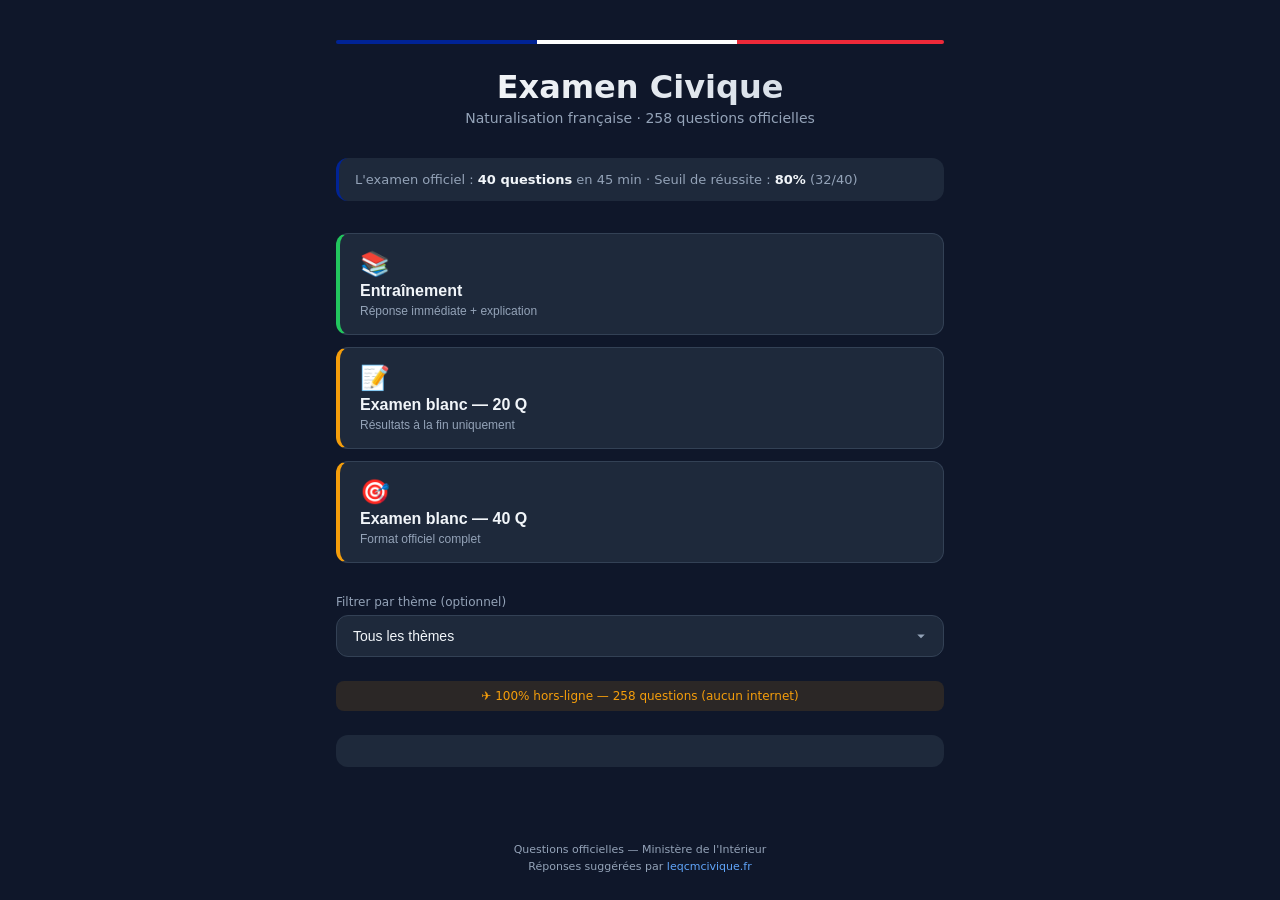
==== index.html @ dae1596e "Examen civique PWA - naturalisation française" ====
<!DOCTYPE html>
<html lang="fr">
<head>
  <meta charset="UTF-8">
  <meta name="viewport" content="width=device-width, initial-scale=1.0, viewport-fit=cover">
  <meta name="theme-color" content="#002395">
  <meta name="description" content="Entraînement à l'examen civique français - Naturalisation 2026">
  <meta name="apple-mobile-web-app-capable" content="yes">
  <meta name="apple-mobile-web-app-status-bar-style" content="black-translucent">
  <title>Examen Civique — Naturalisation</title>
        <style>
:root {
  --blue: #002395;
  --white: #ffffff;
  --red: #ED2939;
  --bg: #0f172a;
  --surface: #1e293b;
  --surface-2: #334155;
  --text: #f1f5f9;
  --text-muted: #94a3b8;
  --success: #22c55e;
  --error: #ef4444;
  --warning: #f59e0b;
  --radius: 12px;
  --shadow: 0 4px 24px rgba(0, 0, 0, 0.3);
}

*, *::before, *::after { box-sizing: border-box; margin: 0; padding: 0; }

html {
  font-size: 16px;
  -webkit-tap-highlight-color: transparent;
}

body {
  font-family: system-ui, -apple-system, 'Segoe UI', Roboto, sans-serif;
  background: var(--bg);
  color: var(--text);
  min-height: 100dvh;
  overflow-x: hidden;
}

#app {
  max-width: 640px;
  margin: 0 auto;
  min-height: 100dvh;
}

.screen {
  display: none;
  flex-direction: column;
  min-height: 100dvh;
  padding: 1rem;
  padding-bottom: calc(1rem + env(safe-area-inset-bottom));
  animation: fadeIn 0.3s ease;
}

.screen.active { display: flex; }

@keyframes fadeIn {
  from { opacity: 0; transform: translateY(8px); }
  to { opacity: 1; transform: translateY(0); }
}

/* Tricolor */
.tricolor-bar {
  height: 4px;
  background: linear-gradient(90deg, var(--blue) 33%, var(--white) 33%, var(--white) 66%, var(--red) 66%);
  border-radius: 2px;
  margin-bottom: 1.5rem;
}

/* Home */
.hero { text-align: center; padding: 1.5rem 0 1rem; }

.hero h1 {
  font-size: 1.75rem;
  font-weight: 700;
  background: linear-gradient(135deg, var(--white), #cbd5e1);
  -webkit-background-clip: text;
  -webkit-text-fill-color: transparent;
  background-clip: text;
}

.subtitle { color: var(--text-muted); font-size: 0.875rem; margin-top: 0.25rem; }

.info-card {
  background: var(--surface);
  border-radius: var(--radius);
  padding: 0.875rem 1rem;
  margin: 1rem 0;
  font-size: 0.8125rem;
  color: var(--text-muted);
  border-left: 3px solid var(--blue);
}

.info-card strong { color: var(--text); }

.mode-grid {
  display: flex;
  flex-direction: column;
  gap: 0.75rem;
  margin: 1rem 0;
}

.mode-btn {
  display: flex;
  flex-direction: column;
  align-items: flex-start;
  gap: 0.25rem;
  padding: 1rem 1.25rem;
  background: var(--surface);
  border: 1px solid var(--surface-2);
  border-radius: var(--radius);
  color: var(--text);
  cursor: pointer;
  transition: all 0.2s;
  text-align: left;
  width: 100%;
}

.mode-btn:hover, .mode-btn:active {
  border-color: var(--blue);
  background: #1a2744;
  transform: translateY(-1px);
}

.mode-btn.training { border-left: 4px solid var(--success); }
.mode-btn.exam { border-left: 4px solid var(--warning); }

.mode-icon { font-size: 1.5rem; }
.mode-title { font-weight: 600; font-size: 1rem; }
.mode-desc { font-size: 0.75rem; color: var(--text-muted); }

.theme-filter {
  margin: 1rem 0;
}

.theme-filter label {
  display: block;
  font-size: 0.75rem;
  color: var(--text-muted);
  margin-bottom: 0.375rem;
}

.theme-filter select {
  width: 100%;
  padding: 0.75rem 1rem;
  background: var(--surface);
  border: 1px solid var(--surface-2);
  border-radius: var(--radius);
  color: var(--text);
  font-size: 0.875rem;
  appearance: none;
  background-image: url("data:image/svg+xml,%3Csvg xmlns='http://www.w3.org/2000/svg' width='12' height='12' fill='%2394a3b8' viewBox='0 0 16 16'%3E%3Cpath d='M8 11L3 6h10z'/%3E%3C/svg%3E");
  background-repeat: no-repeat;
  background-position: right 1rem center;
}

.offline-status {
  text-align: center;
  font-size: 0.75rem;
  padding: 0.5rem 0.75rem;
  border-radius: 8px;
  margin: 0.5rem 0;
}

.offline-status.online {
  color: var(--success);
  background: rgba(34, 197, 94, 0.1);
}

.offline-status.offline {
  color: var(--warning);
  background: rgba(245, 158, 11, 0.12);
}

.stats-summary {
  background: var(--surface);
  border-radius: var(--radius);
  padding: 1rem;
  margin: 1rem 0;
  font-size: 0.8125rem;
}

.stats-summary h3 { font-size: 0.875rem; margin-bottom: 0.5rem; }
.stats-summary .stat-row {
  display: flex;
  justify-content: space-between;
  padding: 0.25rem 0;
  color: var(--text-muted);
}

.attribution {
  text-align: center;
  font-size: 0.6875rem;
  color: var(--text-muted);
  margin-top: auto;
  padding: 1.5rem 0 0.5rem;
  line-height: 1.6;
}

.attribution a { color: #60a5fa; text-decoration: none; }

/* Quiz */
.quiz-header {
  display: flex;
  align-items: center;
  gap: 0.75rem;
  padding-bottom: 1rem;
}

.btn-icon {
  background: var(--surface);
  border: none;
  color: var(--text-muted);
  width: 36px;
  height: 36px;
  border-radius: 50%;
  font-size: 1rem;
  cursor: pointer;
  flex-shrink: 0;
}

.progress-wrap {
  flex: 1;
  height: 6px;
  background: var(--surface);
  border-radius: 3px;
  overflow: hidden;
}

.progress-bar {
  height: 100%;
  background: linear-gradient(90deg, var(--blue), #3b82f6);
  border-radius: 3px;
  transition: width 0.4s ease;
  width: 0%;
}

.progress-text {
  font-size: 0.75rem;
  color: var(--text-muted);
  white-space: nowrap;
  min-width: 3.5rem;
  text-align: right;
}

.quiz-body {
  flex: 1;
  overflow-y: auto;
  padding: 0.5rem 0;
}

.theme-badge {
  display: inline-block;
  font-size: 0.6875rem;
  font-weight: 600;
  text-transform: uppercase;
  letter-spacing: 0.05em;
  color: #60a5fa;
  background: rgba(59, 130, 246, 0.15);
  padding: 0.25rem 0.625rem;
  border-radius: 999px;
  margin-bottom: 0.75rem;
}

.question-text {
  font-size: 1.125rem;
  font-weight: 600;
  line-height: 1.5;
  margin-bottom: 1.25rem;
}

.options {
  display: flex;
  flex-direction: column;
  gap: 0.625rem;
}

.option-btn {
  display: flex;
  align-items: flex-start;
  gap: 0.75rem;
  padding: 0.875rem 1rem;
  background: var(--surface);
  border: 2px solid var(--surface-2);
  border-radius: var(--radius);
  color: var(--text);
  font-size: 0.9375rem;
  line-height: 1.4;
  cursor: pointer;
  transition: all 0.2s;
  text-align: left;
  width: 100%;
}

.option-btn:hover:not(:disabled) {
  border-color: #3b82f6;
  background: #1a2744;
}

.option-btn:disabled { cursor: default; }

.option-btn .letter {
  flex-shrink: 0;
  width: 28px;
  height: 28px;
  display: flex;
  align-items: center;
  justify-content: center;
  background: var(--surface-2);
  border-radius: 50%;
  font-size: 0.75rem;
  font-weight: 700;
}

.option-btn.correct {
  border-color: var(--success);
  background: rgba(34, 197, 94, 0.12);
}

.option-btn.correct .letter { background: var(--success); color: white; }

.option-btn.wrong {
  border-color: var(--error);
  background: rgba(239, 68, 68, 0.12);
}

.option-btn.wrong .letter { background: var(--error); color: white; }

.option-btn.dimmed { opacity: 0.45; }

.option-btn.selected:not(.correct):not(.wrong) {
  border-color: #3b82f6;
}

.feedback {
  margin-top: 1.25rem;
  padding: 1rem;
  background: var(--surface);
  border-radius: var(--radius);
  border-left: 3px solid var(--blue);
  animation: fadeIn 0.3s ease;
}

.feedback.hidden { display: none; }

.feedback-header {
  font-weight: 600;
  margin-bottom: 0.5rem;
  font-size: 0.9375rem;
}

.feedback-header.correct { color: var(--success); }
.feedback-header.wrong { color: var(--error); }

.explanation {
  font-size: 0.875rem;
  color: var(--text-muted);
  line-height: 1.6;
}

.quiz-footer {
  padding-top: 1rem;
}

.btn-primary, .btn-secondary {
  width: 100%;
  padding: 0.875rem;
  border: none;
  border-radius: var(--radius);
  font-size: 1rem;
  font-weight: 600;
  cursor: pointer;
  transition: all 0.2s;
}

.btn-primary {
  background: linear-gradient(135deg, var(--blue), #1d4ed8);
  color: white;
}

.btn-primary:hover { filter: brightness(1.1); }

.btn-secondary {
  background: var(--surface);
  color: var(--text);
  border: 1px solid var(--surface-2);
  margin-bottom: 0.5rem;
}

.hidden { display: none !important; }

/* Results */
.results-header {
  text-align: center;
  padding: 1.5rem 0;
}

.score-circle {
  width: 140px;
  height: 140px;
  border-radius: 50%;
  display: flex;
  flex-direction: column;
  align-items: center;
  justify-content: center;
  margin: 0 auto 1rem;
  border: 6px solid var(--surface-2);
  transition: border-color 0.5s;
}

.score-circle.pass { border-color: var(--success); }
.score-circle.fail { border-color: var(--error); }

.score-value {
  font-size: 2rem;
  font-weight: 700;
}

.score-label {
  font-size: 0.75rem;
  color: var(--text-muted);
}

#results-title { font-size: 1.25rem; margin-bottom: 0.25rem; }
#results-subtitle { color: var(--text-muted); font-size: 0.875rem; }

.stats-grid {
  display: grid;
  grid-template-columns: repeat(3, 1fr);
  gap: 0.625rem;
  margin: 1rem 0;
}

.stat-card {
  background: var(--surface);
  border-radius: var(--radius);
  padding: 0.875rem;
  text-align: center;
}

.stat-card .val {
  font-size: 1.5rem;
  font-weight: 700;
}

.stat-card .lbl {
  font-size: 0.6875rem;
  color: var(--text-muted);
  margin-top: 0.125rem;
}

.stat-card.good .val { color: var(--success); }
.stat-card.bad .val { color: var(--error); }

.theme-breakdown {
  background: var(--surface);
  border-radius: var(--radius);
  padding: 1rem;
  margin: 1rem 0;
}

.theme-breakdown h3 {
  font-size: 0.875rem;
  margin-bottom: 0.75rem;
}

.theme-row {
  display: flex;
  align-items: center;
  gap: 0.5rem;
  margin-bottom: 0.5rem;
  font-size: 0.75rem;
}

.theme-row .name {
  flex: 1;
  color: var(--text-muted);
  white-space: nowrap;
  overflow: hidden;
  text-overflow: ellipsis;
}

.theme-row .bar-wrap {
  flex: 2;
  height: 6px;
  background: var(--surface-2);
  border-radius: 3px;
  overflow: hidden;
}

.theme-row .bar {
  height: 100%;
  border-radius: 3px;
  transition: width 0.5s;
}

.theme-row .pct {
  min-width: 2.5rem;
  text-align: right;
  font-weight: 600;
}

.review-section {
  margin: 1rem 0;
}

.review-section h3 {
  font-size: 0.875rem;
  margin-bottom: 0.75rem;
}

.review-item {
  background: var(--surface);
  border-radius: var(--radius);
  padding: 0.875rem;
  margin-bottom: 0.5rem;
  font-size: 0.8125rem;
  border-left: 3px solid var(--surface-2);
}

.review-item.correct-item { border-left-color: var(--success); }
.review-item.wrong-item { border-left-color: var(--error); }

.review-item .q-num {
  font-size: 0.6875rem;
  color: var(--text-muted);
  margin-bottom: 0.25rem;
}

.review-item .q-text {
  font-weight: 500;
  margin-bottom: 0.375rem;
  line-height: 1.4;
}

.review-item .ans-line {
  font-size: 0.75rem;
  color: var(--text-muted);
  line-height: 1.5;
}

.review-item .ans-line strong { color: var(--text); }

.results-footer {
  padding-top: 1rem;
  margin-top: auto;
}

@media (min-width: 480px) {
  .hero h1 { font-size: 2rem; }
  .question-text { font-size: 1.25rem; }
}

</style>
</head>
<body>
  <div id="app">
    <!-- Écran d'accueil -->
    <section id="screen-home" class="screen active">
      <header class="hero">
        <div class="tricolor-bar"></div>
        <h1>Examen Civique</h1>
        <p class="subtitle">Naturalisation française · 258 questions officielles</p>
      </header>

      <div class="info-card">
        <p>L'examen officiel : <strong>40 questions</strong> en 45 min · Seuil de réussite : <strong>80%</strong> (32/40)</p>
      </div>

      <div class="mode-grid">
        <button class="mode-btn training" data-mode="training">
          <span class="mode-icon">📚</span>
          <span class="mode-title">Entraînement</span>
          <span class="mode-desc">Réponse immédiate + explication</span>
        </button>
        <button class="mode-btn exam" data-mode="exam-20">
          <span class="mode-icon">📝</span>
          <span class="mode-title">Examen blanc — 20 Q</span>
          <span class="mode-desc">Résultats à la fin uniquement</span>
        </button>
        <button class="mode-btn exam" data-mode="exam-40">
          <span class="mode-icon">🎯</span>
          <span class="mode-title">Examen blanc — 40 Q</span>
          <span class="mode-desc">Format officiel complet</span>
        </button>
      </div>

      <div class="theme-filter">
        <label for="theme-select">Filtrer par thème (optionnel)</label>
        <select id="theme-select">
          <option value="">Tous les thèmes</option>
        </select>
      </div>

      <p class="offline-status online" id="offline-status">Chargement…</p>

      <div class="stats-summary" id="stats-summary"></div>

      <footer class="attribution">
        Questions officielles — Ministère de l'Intérieur<br>
        Réponses suggérées par <a href="https://leqcmcivique.fr" target="_blank" rel="noopener">leqcmcivique.fr</a>
      </footer>
    </section>

    <!-- Écran quiz -->
    <section id="screen-quiz" class="screen">
      <header class="quiz-header">
        <button id="btn-quit" class="btn-icon" aria-label="Quitter">✕</button>
        <div class="progress-wrap">
          <div class="progress-bar" id="progress-bar"></div>
        </div>
        <span class="progress-text" id="progress-text">1 / 20</span>
      </header>

      <div class="quiz-body">
        <span class="theme-badge" id="theme-badge"></span>
        <h2 class="question-text" id="question-text"></h2>
        <div class="options" id="options"></div>
        <div class="feedback hidden" id="feedback">
          <div class="feedback-header" id="feedback-header"></div>
          <p class="explanation" id="explanation"></p>
        </div>
      </div>

      <footer class="quiz-footer">
        <button id="btn-next" class="btn-primary hidden">Question suivante</button>
        <button id="btn-finish" class="btn-primary hidden">Voir les résultats</button>
      </footer>
    </section>

    <!-- Écran résultats -->
    <section id="screen-results" class="screen">
      <header class="results-header">
        <div class="score-circle" id="score-circle">
          <span class="score-value" id="score-value">0%</span>
          <span class="score-label" id="score-label"></span>
        </div>
        <h2 id="results-title">Résultats</h2>
        <p id="results-subtitle"></p>
      </header>

      <div class="stats-grid" id="stats-grid"></div>

      <div class="theme-breakdown" id="theme-breakdown"></div>

      <div class="review-section" id="review-section">
        <h3>Correction détaillée</h3>
        <div id="review-list"></div>
      </div>

      <footer class="results-footer">
        <button id="btn-retry" class="btn-secondary">Recommencer</button>
        <button id="btn-home" class="btn-primary">Menu principal</button>
      </footer>
    </section>
  </div>

  <script>window.QUESTIONS_DATA=[{"t":"République","q":"Complétez les paroles de la Marseillaise \"Allons enfants de la patrie...\"","o":["Le jour de gloire est arrivé","Formez vos bataillons","Marchons vers la liberté","Amour sacré de la patrie"],"a":0,"r":"Il s'agit du début du premier couplet de 'La Marseillaise', l'hymne national français composé par Rouget de Lisle en 1792."},{"t":"République","q":"Dans le cadre d'un entretien d'embauche, que peut-on demander au candidat ?","o":["Sa religion ou ses croyances.","Son orientation sexuelle.","Son état de santé.","La preuve de son autorisation de travail."],"a":3,"r":"L'employeur a l'obligation de vérifier que vous avez le droit de travailler en France. En revanche, il est interdit de vous questionner sur votre santé : seul le médecin du travail est habilité à valider votre aptitude physique."},{"t":"République","q":"Déclarer ses revenus aux services fiscaux est :","o":["Facultatif depuis la mise en œuvre du prélèvement à la source","Une obligation pour tous les foyers fiscaux résidant en France","Uniquement nécessaire si l'on est imposable","Une démarche réservée aux seuls salariés du secteur privé"],"a":1,"r":"En France, la déclaration annuelle des revenus reste obligatoire pour tous, même avec le prélèvement à la source, afin d'établir le montant définitif de l'impôt et de calculer le revenu fiscal de référence nécessaire à de nombreuses prestations sociales."},{"t":"République","q":"En France, les impôts permettent de financer les dépenses publiques. Quelle proposition est correcte ?","o":["Les impôts sont facultatifs pour les résidents de nationalité étrangère.","Les impôts permettent de financer les services publics comme l'éducation et la santé.","Chaque contribuable peut choisir l'affectation précise de ses impôts.","Les impôts sont épargnés sur un compte individuel récupérable à la retraite."],"a":1,"r":"Les impôts, basés sur le principe de la solidarité nationale, financent une très large gamme de services publics essentiels tels que l'éducation, la santé, la justice, la défense, ou encore les infrastructures et les aides sociales."},{"t":"République","q":"La liberté d'association est :","o":["Réservée aux citoyens français uniquement.","Soumise à une autorisation du Préfet.","Un droit fondamental.","Limitée aux syndicats et partis politiques."],"a":2,"r":"La liberté d'association est un principe constitutionnel régi par la loi de 1901. C'est un régime déclaratif : on déclare l'association pour qu'elle existe juridiquement, mais on n'a pas besoin de demander l'autorisation à l'État pour la créer."},{"t":"République","q":"La liberté d'expression sur les réseaux sociaux en France est :","o":["Absolue et illimitée","Soumise à une censure préalable","Libre dans le respect de la loi","Interdite"],"a":2,"r":"Inscrite dans la Déclaration des Droits de l'Homme et du Citoyen, cette liberté n'est pas absolue : elle est encadrée par la loi pour sanctionner les abus (incitation à la haine, diffamation)."},{"t":"République","q":"Lequel de ces prénoms évoque un symbole de la République ?","o":["Jeanne d'Arc","Marie-Antoinette","Marianne","Joséphine"],"a":2,"r":"Marianne est l'allégorie de la République et de ses valeurs (liberté, égalité, fraternité). Elle figure notamment dans les mairies et sur les timbres."},{"t":"République","q":"Lequel de ces symboles représente la République française ?","o":["Les fleurs de lys","La couronne impériale","Le drapeau tricolore","Le drapeau européen"],"a":2,"r":"Le drapeau tricolore (bleu, blanc, rouge) est l'unique emblème national de la France, tel que défini par l'article 2 de la Constitution de la Ve République."},{"t":"République","q":"Où peut-on voir la devise de la République ?","o":["Uniquement sur les mairies.","Sur les pièces de monnaie et les bâtiments publics.","Écrite sur la bande blanche du drapeau français.","Sur les billets de banque en euros."],"a":1,"r":"La devise 'Liberté, Égalité, Fraternité' se trouve sur les édifices publics (mairies, écoles, tribunaux), sur les timbres et les pièces de monnaie. Elle ne figure jamais sur le drapeau, ni sur les billets (qui sont européens)."},{"t":"République","q":"Lesquels sont des symboles officiels de la République française ?","o":["Le Palais de l'Élysée et le Code Civil","Le drapeau tricolore, la Marseillaise et Marianne","Le logo du Gouvernement et le bulletin de vote","Le château de Versailles et le Conseil constitutionnel"],"a":1,"r":"Le drapeau, l'hymne national et la devise sont inscrits dans la Constitution. Marianne est l'allégorie symbolique qui complète ces emblèmes officiels dans les lieux de pouvoir républicains."},{"t":"République","q":"Peut-on brûler publiquement un drapeau français ?","o":["Oui, c'est protégé par la liberté d'expression","Non, l'outrage au drapeau est puni par la loi.","Uniquement dans le cadre d'un événement privé.","Oui, si le drapeau vous appartient légalement."],"a":1,"r":"L'outrage public au drapeau tricolore est une infraction. Il est puni de 1 500 € d'amende (contravention), et jusqu'à 7 500 € (délit) lors d'une manifestation officielle."},{"t":"République","q":"Quand la sécurité sociale a-t-elle été établie en France ?","o":["1945","1936","1958","1981"],"a":0,"r":"La Sécurité sociale a été établie en France en 1945, juste après la Seconde Guerre mondiale, dans le but de garantir une protection sociale universelle à tous les citoyens."},{"t":"République","q":"Que commémore la fête nationale ?","o":["L'Armistice de la Première Guerre mondiale.","La prise de la Bastille et la Fête de la Fédération.","La Déclaration des Droits de l'Homme.","La proclamation de la République."],"a":1,"r":"Le 14 juillet est une double fête : il célèbre la prise de la Bastille (14 juillet 1789, fin de la monarchie absolue) et la Fête de la Fédération (14 juillet 1790, symbole de l'union nationale)."},{"t":"République","q":"Que porte Marianne sur la tête ?","o":["Une couronne de fleurs","Un casque militaire","Un bonnet phrygien","Un diadème"],"a":2,"r":"Marianne porte traditionnellement un bonnet phrygien. Ce symbole, hérité des esclaves affranchis dans l'Antiquité, représente la liberté et la rupture avec l'oppression."},{"t":"Principes et valeurs de la République française","q":"Que signifie le mot \"fraternité\" dans la devise française ?","o":["Le respect strict de la loi par tous.","La liberté totale de chaque individu.","La solidarité entre tous les citoyens.","L'égalité parfaite de tous les revenus."],"a":2,"r":"Dans la devise républicaine, la fraternité exprime le lien de solidarité, de tolérance et d'entraide qui doit unir tous les citoyens au sein de la nation."},{"t":"République","q":"Quel symbole de la République peut-on voir sur les maillots de l'équipe de France de football ?","o":["La devise de la République","Le coq gaulois","Une Marianne","Le drapeau européen"],"a":1,"r":"Le coq gaulois est un emblème traditionnel symbolisant la France. S'il n'est pas un symbole officiel mentionné dans la Constitution de 1958, il représente l'identité nationale, notamment dans le domaine sportif et sur certains monuments aux morts."},{"t":"Histoire, géographie et culture","q":"Quelle est la devise de l'Union européenne ?","o":["L'union fait la force.","Unie dans la diversité.","Paix, liberté et justice.","La force par la solidarité."],"a":1,"r":"La devise de l'Union européenne est 'Unie dans la diversité'. Elle souligne que les nations travaillent ensemble pour la paix tout en conservant leurs cultures respectives."},{"t":"République","q":"Quelle est la devise de la République française ?","o":["Ordre et Progrès","Liberté, Égalité, Fraternité","Unité et Solidarité","Paix et Justice"],"a":1,"r":"La devise 'Liberté, Égalité, Fraternité' est inscrite dans l'article 2 de la Constitution de 1958. Elle définit les principes fondamentaux de la vie en société en France."},{"t":"République","q":"Qu'est-ce que la liberté d'association ?","o":["Le droit de créer des entreprises.","Le droit de s'unir pour un projet commun sans chercher à partager de bénéfices.","Le droit de manifester.","Le droit de voter."],"a":1,"r":"Issue de la loi de 1901, la liberté d'association permet à au moins deux personnes de s'unir pour un projet commun (culturel, caritatif, sportif) dans un but autre que de partager des bénéfices."},{"t":"République","q":"Qu'est-ce qu'une liberté ?","o":["Une loi stricte imposée par l'État.","La possibilité de faire tout ce que l'on veut sans aucune restriction.","Le droit de faire tout ce qui ne nuit pas à autrui et qui est garanti par la loi.","Une permission accordée par le gouvernement."],"a":2,"r":"Selon la Déclaration des droits de l'homme et du citoyen de 1789, la liberté consiste à pouvoir faire tout ce qui ne nuit pas à autrui ; son exercice est encadré par la loi."},{"t":"Principes et valeurs de la République française","q":"Selon la Constitution, la France est une République...","o":["fédérale, religieuse, parlementaire et libérale.","indivisible, laïque, démocratique et sociale.","centralisée, souveraine, pacifique et unitaire.","européenne, unie, participative et égalitaire."],"a":1,"r":"L'article premier de la Constitution de 1958 définit la France comme une République indivisible, laïque, démocratique et sociale. Elle assure l'égalité devant la loi de tous les citoyens."},{"t":"République","q":"Sur quel document peut-on voir Marianne ?","o":["Sur les billets en euros.","Sur la carte électorale ou la carte nationale d'identité.","Sur le drapeau français.","Sur le passeport uniquement."],"a":1,"r":"Marianne est l'allégorie de la République. Son effigie figure notamment sur la carte électorale, la carte d'identité, ainsi que sur les timbres-poste."},{"t":"République","q":"Une des valeurs de la devise républicaine est l'Égalité. Qu'est-ce que cela signifie ?","o":["Que l'État doit verser à tous les citoyens le même revenu mensuel, quel que soit leur travail.","Que tous les citoyens sont égaux devant la loi, quelles que soient leurs origines ou leurs croyances.","Que la loi s'applique différemment selon la situation sociale ou l'origine ethnique des personnes.","Que l'égalité des droits ne s'applique qu'aux personnes de nationalité française de naissance."],"a":1,"r":"L'égalité juridique garantit que la loi est la même pour tous (qu'elle protège ou qu'elle punisse), sans distinction de naissance, de religion ou d'origine, conformément à la Déclaration des Droits de l'Homme et du Citoyen."},{"t":"République","q":"Une personne peut-elle changer librement de religion en France ?","o":["Non, cela nécessite une déclaration préalable en préfecture.","Oui, la France garantit la liberté de conscience et de culte.","Seulement si la nouvelle religion est reconnue par l'État.","Non, le changement de religion n'est pas reconnu par le droit civil."],"a":1,"r":"La liberté de conscience, inscrite dans la Déclaration des Droits de l'Homme et du Citoyen et confirmée par la loi de 1905, inclut le droit de choisir, de pratiquer ou de changer de religion, ou de n'en avoir aucune."},{"t":"Principes et valeurs de la République française","q":"Selon le principe de laïcité, que signifie la neutralité de l'Etat ?","o":["L'État interdit toute expression ou pratique religieuse dans l'espace public pour l'ensemble des citoyens.","L'État nomme et rémunère les dirigeants des principaux cultes de France.","L'État autorise et soutient financièrement uniquement les cultes historiques.","L'État ne finance et ne favorise aucune religion."],"a":3,"r":"La laïcité sépare les Églises et l'État. La neutralité signifie que l'État n'intervient pas dans l'organisation des cultes, n'en subventionne aucun (loi de 1905) et les traite tous équitablement, garantissant ainsi la liberté de conscience."},{"t":"Institutions","q":"Que peut faire un usager du service public dans une mairie ?","o":["Faire une demande de titre de séjour ou de renouvellement de visa.","Déclarer ses impôts sur le revenu.","Obtenir un acte de naissance ou déposer une demande de passeport.","Demander un extrait de casier judiciaire."],"a":2,"r":"La mairie gère l'état civil (naissances, mariages) et les titres d'identité. Attention : les titres de séjour relèvent de la Préfecture, les impôts du centre des finances publiques, et le casier judiciaire du Ministère de la Justice."},{"t":"République","q":"En France, il est possible pour l'État de financer :","o":["La construction de nouveaux édifices religieux.","Les services publics tels que l'éducation nationale et la santé.","Les activités culturelles des grandes religions.","Les salaires des ministres du culte (prêtres, imams, rabbins)."],"a":1,"r":"Selon la loi de 1905, la République ne salarie ni ne subventionne aucun culte. Elle finance en revanche les services publics (écoles, hôpitaux)."},{"t":"République","q":"En quelle année la loi de séparation des Églises et de l'État a-t-elle été votée ?","o":["1945","1905","1958","1889"],"a":1,"r":"La loi de séparation des Églises et de l'État a été votée en 1905."},{"t":"République","q":"Que dit la loi de 1905 ?","o":["Elle impose le financement des édifices religieux par l'impôt national.","Elle garantit la liberté de culte et la neutralité de l'État vis-à-vis des religions.","Elle dispose que la religion catholique est la religion de la majorité des Français.","Elle interdit la pratique religieuse dans l'espace privé."],"a":1,"r":"La loi du 9 décembre 1905 instaure la laïcité en séparant les sphères religieuses et politiques, garantissant à chacun la liberté d'exercer son culte sous réserve du respect de l'ordre public."},{"t":"République","q":"Que garantit le principe de laïcité ?","o":["La primauté d'une religion.","La neutralité de l'État en matière de religion et la liberté de conscience.","L'interdiction de pratiquer toute religion.","Le financement de toutes les religions par l'État."],"a":1,"r":"La laïcité assure la liberté de croire ou de ne pas croire, et la neutralité de l'État."},{"t":"République","q":"Quel jour célèbre-t-on officiellement la laïcité en France ?","o":["Le 14 juillet","Le 11 novembre","Le 9 décembre","Le 1er janvier"],"a":2,"r":"La Journée nationale de la laïcité est célébrée le 9 décembre, date anniversaire de la loi de 1905 de séparation des Églises et de l'État."},{"t":"République","q":"Quel symbole religieux peut être porté dans une école publique dans le respect de la laïcité ?","o":["Un signe religieux ostensible (très visible).","Aucun, le port de tout signe religieux est strictement interdit.","Un signe religieux discret (uniquement par les élèves).","Un signe religieux couvrant le visage."],"a":2,"r":"La loi du 15 mars 2004 interdit aux élèves le port de signes 'ostensibles' (visibles) dans les écoles publiques, mais autorise les signes discrets (ex: petite médaille). En revanche, les enseignants et personnels (agents publics) ont l'interdiction absolue de porter tout signe religieux, même discret, au nom de la neutralité du service public."},{"t":"République","q":"Quel terme désigne précisément la haine ou les préjugés contre les Juifs ?","o":["Xénophobie","Racisme","Antisémitisme","Islamophobie"],"a":2,"r":"L'antisémitisme est la haine ou les préjugés dirigés contre les Juifs."},{"t":"République","q":"Quel texte est considéré comme le texte fondateur de la laïcité ?","o":["La Déclaration des Droits de l'Homme et du Citoyen de 1789","La Constitution française de 1958","La loi de 1905 de séparation des Églises et de l'État","Le Concordat de 1801"],"a":2,"r":"La loi de 1905 est le texte fondamental qui a instauré la séparation entre l'Église et l'État en France."},{"t":"République","q":"Quelle institution française doit rester neutre en matière de religion ?","o":["Les partis politiques","L'État","Les syndicats","Les associations culturelles"],"a":1,"r":"L'État français, dans sa mission de service public, doit être neutre en matière de religion."},{"t":"République","q":"Qu'est-ce que la laïcité ?","o":["Un régime de tolérance envers toutes les religions.","La séparation de l'État et des religions, garantissant la liberté de conscience.","La liberté de ne pas croire en Dieu, uniquement.","L'obligation pour tous les citoyens d'être neutres en matière religieuse."],"a":1,"r":"La laïcité est le principe qui assure la neutralité de l'État vis-à-vis des religions et garantit la liberté de conscience."},{"t":"République","q":"À l'école, la charte de la laïcité permet de :","o":["Interdire le port de tout signe religieux par les parents d'élèves.","Rappeler les principes de neutralité et de respect mutuel au sein de l'établissement.","Organiser des cours de catéchisme pour toutes les confessions.","Dispenser certains élèves de suivre les enseignements obligatoires."],"a":1,"r":"La Charte de la laïcité est un texte pédagogique qui explicite les principes républicains et les règles de vie commune à l'école."},{"t":"République","q":"Qui doit respecter et veiller à la neutralité religieuse dans les services publics ?","o":["Uniquement les employés de mairie.","Les agents publics.","Les citoyens utilisateurs du service.","Les représentants religieux."],"a":1,"r":"Les agents publics sont tenus de respecter et de faire respecter la neutralité religieuse dans l'exercice de leurs fonctions."},{"t":"République","q":"Une personne déclare ne croire en aucun dieu. On peut dire :","o":["Elle est laïque.","Elle est athée.","Elle est agnostique.","Elle est antireligieuse."],"a":1,"r":"Une personne qui ne croit en aucun dieu est athée. La laïcité, quant à elle, désigne la neutralité de l'État et n'empêche pas de croire ou de ne pas croire."},{"t":"Système institutionnel et politique","q":"Comment est désigné le Premier ministre ?","o":["Par élection directe par les citoyens.","Par le Président de la République.","Par le Parlement.","Par cooptation parmi les ministres."],"a":1,"r":"Le Premier ministre est nommé par le Président de la République."},{"t":"Système institutionnel et politique","q":"Qui peut se présenter aux élections présidentielles ?","o":["Les citoyens français âgés d'au moins 25 ans.","Les citoyens français majeurs remplissant certaines conditions.","Les personnes nées en France.","Les citoyens français ayant exercé un mandat électoral national."],"a":1,"r":"Pour être candidat à l'élection présidentielle, il faut être citoyen français, majeur, inscrit sur les listes électorales, ne pas être frappé d'inéligibilité et obtenir un certain nombre de parrainages d'élus."},{"t":"Système institutionnel et politique","q":"À qui appartient la souveraineté nationale ?","o":["Au Président de la République.","Au Gouvernement.","Au peuple.","Aux députés."],"a":2,"r":"La souveraineté nationale appartient au peuple, qui l'exerce par ses représentants et par la voie du référendum."},{"t":"Système institutionnel et politique","q":"Qui est élu lors des élections municipales ?","o":["Les maires.","Les conseillers municipaux.","Les conseillers départementaux.","Les conseillers régionaux."],"a":1,"r":"Les citoyens élisent les conseillers municipaux au suffrage universel direct. Ce sont ensuite ces conseillers qui élisent le maire lors de la première séance du conseil municipal."},{"t":"Système institutionnel et politique","q":"L'inscription sur les listes électorales est :","o":["Obligatoire.","Facultative.","Automatique lors de tout déménagement.","Conditionnée au paiement d'impôts locaux."],"a":0,"r":"En France, l'inscription sur les listes électorales est obligatoire pour tous les citoyens en âge de voter, même si la loi ne prévoit pas de sanction financière en cas de non-inscription."},{"t":"Système institutionnel et politique","q":"Quelle condition est nécessaire pour voter aux élections présidentielles ?","o":["Être citoyen d'un pays de l'Union européenne résidant en France.","Être de nationalité française et inscrit sur les listes électorales.","Payer des impôts en France depuis au moins 3 ans.","Être propriétaire de son logement principal."],"a":1,"r":"Seuls les citoyens français majeurs peuvent voter à la présidentielle. Les citoyens européens ne peuvent voter qu'aux élections municipales et européennes."},{"t":"Système institutionnel et politique","q":"Quelle condition faut-il remplir pour être candidat aux élections municipales ?","o":["Être majeur, français ou citoyen européen, et avoir un lien avec la commune (y résider ou y payer des impôts).","Être majeur, exclusivement de nationalité française, et résider dans la commune.","Être majeur, inscrit sur les listes électorales, et posséder un bien immobilier.","Être majeur, de nationalité française, et titulaire d'un diplôme universitaire."],"a":0,"r":"Pour être candidat aux élections municipales, il faut être majeur, de nationalité française ou citoyen d'un pays membre de l'Union européenne, jouir de ses droits civiques et avoir une attache avec la commune (y être inscrit comme électeur ou y payer des impôts locaux)."},{"t":"Système institutionnel et politique","q":"Parmi ces autorités, laquelle est élue ?","o":["Le Préfet","Le Premier ministre","Le Maire","Le Président de la Cour de Cassation"],"a":2,"r":"Le maire est élu par les membres du conseil municipal (suffrage indirect), eux-mêmes élus par les citoyens. Les autres fonctions citées (préfet, Premier ministre, magistrat) sont nommées."},{"t":"Système institutionnel et politique","q":"Quelles sont les fonctions du maire ?","o":["Représenter la commune, exécuter les décisions du conseil municipal et veiller à l'ordre public.","Voter des lois locales, rendre la justice pénale et diriger la police nationale.","Représenter le département, gérer l'entretien des lycées et nommer les magistrats.","Lever les impôts nationaux, présider le tribunal d'instance et commander la gendarmerie."],"a":0,"r":"Le maire est à la fois le représentant de la commune, l'exécutif des décisions du conseil municipal et l'autorité chargée de la police administrative dans sa commune pour maintenir l'ordre public."},{"t":"Système institutionnel et politique","q":"Une personne, n'ayant pas d'accès à internet, veut s'inscrire sur les listes électorales pour pouvoir voter aux prochaines élections politiques. Où peut-elle s'inscrire ?","o":["En se rendant à la mairie de son domicile (ou par courrier).","Au commissariat de police ou à la gendarmerie.","À la préfecture de son département.","Auprès du tribunal judiciaire."],"a":0,"r":"Sans internet, l'inscription se fait soit au guichet de la mairie, soit par courrier postal. Le commissariat sert à faire une procuration, pas à s'inscrire."},{"t":"Droits et devoirs","q":"À quel âge peut-on devenir électeur ?","o":["À partir de 16 ans.","À partir de 18 ans.","À partir de 21 ans.","À partir de 25 ans."],"a":1,"r":"En France, le droit de vote s'acquiert à la majorité légale, c'est-à-dire à 18 ans, à condition d'être inscrit sur les listes électorales."},{"t":"Système institutionnel et politique","q":"En France, est-ce obligatoire de voter ?","o":["Oui, le vote est obligatoire sous peine d'amende.","Non, le vote est un droit, pas une obligation.","Seulement pour les fonctionnaires.","Uniquement lors des élections présidentielles."],"a":1,"r":"En France, le vote est un droit et un devoir civique (moral), mais il n'est pas légalement obligatoire pour les citoyens."},{"t":"Système institutionnel et politique","q":"A-t-on le droit de ne pas respecter une loi ?","o":["Oui, si la loi est injuste.","Non, chacun est tenu de respecter la loi.","Uniquement en cas de désobéissance civile pacifique.","Si la majorité des citoyens est contre."],"a":1,"r":"Chacun est tenu de respecter la loi. Le non-respect des lois peut entraîner des sanctions."},{"t":"Système institutionnel et politique","q":"Comment sont désignés les députés ?","o":["Ils sont nommés directement par le Président de la République.","Ils sont élus par les citoyens lors des élections législatives.","Ils sont élus au suffrage indirect par un collège de grands électeurs.","Ils sont choisis par le Premier ministre et le gouvernement."],"a":1,"r":"Les députés sont élus par les citoyens au suffrage universel direct lors des élections législatives, tandis que les sénateurs sont élus au suffrage indirect."},{"t":"Système institutionnel et politique","q":"Qui vote les lois ?","o":["Le Président de la République.","Le Gouvernement.","Le Parlement (composé de l'Assemblée nationale et du Sénat).","Les citoyens par référendum uniquement."],"a":2,"r":"En France, le pouvoir législatif est exercé par le Parlement (l'Assemblée nationale et le Sénat), qui débat et vote les lois."},{"t":"Système institutionnel et politique","q":"La séparation des pouvoirs est un principe fondamental. Quels sont les trois pouvoirs concernés ?","o":["Le pouvoir exécutif, le pouvoir législatif et le pouvoir judiciaire.","Le pouvoir présidentiel, le pouvoir ministériel et le pouvoir parlementaire.","Le pouvoir central, le pouvoir régional et le pouvoir local.","Le pouvoir de l'armée, le pouvoir de la police et le pouvoir de la justice."],"a":0,"r":"La séparation des pouvoirs concerne le pouvoir exécutif, le pouvoir législatif et le pouvoir judiciaire."},{"t":"Système institutionnel et politique","q":"Qu'est-ce que l'État de droit ?","o":["Un régime où le Chef de l'État est au-dessus des règles.","Un système où tout le monde, y compris l'État, doit respecter la loi.","Un pays où la police a tous les pouvoirs pour maintenir l'ordre.","Une situation où les juges décident de la politique du pays."],"a":1,"r":"Dans un État de droit, personne n'est au-dessus des lois, pas même le Président ou le gouvernement. Cela protège les citoyens contre l'arbitraire (le pouvoir absolu)."},{"t":"Système institutionnel et politique","q":"Quelles sont les durées du mandat du conseil municipal et du maire ?","o":["Conseil municipal : 4 ans, Maire : 5 ans.","Conseil municipal : 6 ans, Maire : 6 ans.","Conseil municipal : 6 ans, Maire : 5 ans.","Conseil municipal : 5 ans, Maire : 6 ans."],"a":1,"r":"En France, les conseillers municipaux sont élus pour un mandat de 6 ans. Le maire, élu par ces conseillers, l'est également pour la même durée."},{"t":"Système institutionnel et politique","q":"Qui est élu lors des élections législatives ?","o":["Les conseillers municipaux","Les sénateurs","Les députés","Le Président de la République"],"a":2,"r":"Les élections législatives permettent d'élire les députés. Ils siègent à l'Assemblée nationale, où ils votent les lois et contrôlent l'action du gouvernement."},{"t":"Système institutionnel et politique","q":"Quelle est la durée du mandat du Président de la République française ?","o":["7 ans","5 ans","4 ans","6 ans"],"a":1,"r":"Le mandat du Président de la République française est de 5 ans (quinquennat) depuis la révision constitutionnelle de 2000, entrée en vigueur en 2002. Auparavant, il était de 7 ans (septennat)."},{"t":"Système institutionnel et politique","q":"Quelle est la durée du mandat des députés ?","o":["7 ans","6 ans","4 ans","5 ans"],"a":3,"r":"Les députés sont élus pour un mandat de 5 ans, appelé une législature (sauf en cas de dissolution de l'Assemblée nationale par le Président)."},{"t":"Système institutionnel et politique","q":"Quelle est la durée du mandat des sénateurs ?","o":["5 ans","7 ans","6 ans","4 ans"],"a":2,"r":"Le mandat des sénateurs est de 6 ans."},{"t":"Système institutionnel et politique","q":"Qui dirige l'action du gouvernement ?","o":["Le Président de la République","Le Premier ministre","Le Ministre de l'Intérieur","Le Président de l'Assemblée Nationale"],"a":1,"r":"Le Premier ministre dirige l'action du gouvernement et est responsable devant le Parlement."},{"t":"Système institutionnel et politique","q":"En France, est-ce possible d'adhérer à un parti politique ?","o":["Non, l'adhésion est réservée aux seuls agents de la fonction publique.","Oui, c'est un droit fondamental lié à la liberté d'association.","Oui, mais cela nécessite une autorisation préalable du ministère de l'Intérieur.","Non, les partis politiques n'ont pas d'existence légale en France."],"a":1,"r":"L'adhésion à un parti est un droit fondamental découlant de la liberté d'association et de l'article 4 de la Constitution."},{"t":"Système institutionnel et politique","q":"Qui sanctionne l'auteur d'un vol ?","o":["Le procureur de la République","L'officier de police judiciaire","Le juge","Le ministre de la Justice"],"a":2,"r":"Seul le juge a le pouvoir de prononcer une peine (sanction). La police mène l'enquête et le procureur décide s'il faut poursuivre l'auteur devant le tribunal."},{"t":"Système institutionnel et politique","q":"Qui gère les collèges publics ?","o":["La commune","Le département","La région","L'État"],"a":1,"r":"Le département gère les collèges publics. Pour rappel, la commune gère les écoles primaires et maternelles, tandis que la région gère les lycées."},{"t":"Système institutionnel et politique","q":"Qui gère les écoles primaires et maternelles publiques ?","o":["La commune","Le département","La région","L'État"],"a":0,"r":"La commune possède et gère matériellement les écoles maternelles et primaires publiques (locaux, restauration, agents), tandis que l'État rémunère les enseignants."},{"t":"Système institutionnel et politique","q":"Comment sont désignés les maires ?","o":["Par le préfet.","Par le conseil départemental.","Par le conseil municipal.","Par vote direct des habitants."],"a":2,"r":"Le maire est élu par les membres du conseil municipal (les conseillers municipaux) parmi eux."},{"t":"Système institutionnel et politique","q":"Quelle collectivité territoriale est responsable des transports régionaux ?","o":["La commune","Le département","La région","L'État"],"a":2,"r":"La région est responsable de l'organisation des transports régionaux (trains, bus)."},{"t":"Système institutionnel et politique","q":"Quelle est l'une des voies possibles pour modifier la Constitution ?","o":["Une loi ordinaire du Parlement.","Un vote de l'Assemblée Nationale uniquement.","Un référendum.","Une décision du Conseil constitutionnel."],"a":2,"r":"La Constitution peut être modifiée par voie de référendum (après vote par les deux assemblées), ou par un vote au Congrès (réunion de l'Assemblée Nationale et du Sénat)."},{"t":"Système institutionnel et politique","q":"Qui assure l'intérim du président de la République en cas de décès ?","o":["Le Premier ministre.","Le Président du Sénat.","Le Président de l'Assemblée Nationale.","Le Ministre de la Justice."],"a":1,"r":"Selon l'article 7 de la Constitution, en cas de vacance de la Présidence (décès, démission ou empêchement), l'intérim est provisoirement assuré par le Président du Sénat."},{"t":"Institutions","q":"Quel est le rôle du Conseil constitutionnel ?","o":["Conseiller le Gouvernement sur la rédaction des lois.","Vérifier que les lois respectent la Constitution.","Juger les conflits entre particuliers en dernier recours.","Voter le budget de l'État."],"a":1,"r":"Le Conseil constitutionnel vérifie la conformité des lois avec la Constitution avant leur promulgation. Il veille aussi à la régularité des élections nationales (présidentielles, législatives)."},{"t":"Système institutionnel et politique","q":"Quelle condition est obligatoire pour se présenter à l'élection présidentielle ?","o":["Être de nationalité française, être majeur et jouir de ses droits civiques.","Être de nationalité française de naissance et n'avoir aucune double nationalité.","Être de nationalité française, être majeur et avoir plus de quarante ans.","Être de nationalité française, être majeur et payer des impôts en France."],"a":0,"r":"Pour être candidat à l'élection présidentielle, il faut être de nationalité française, être majeur, et jouir de ses droits civiques. D'autres conditions, comme l'obtention de 500 parrainages d'élus, sont également nécessaires."},{"t":"Système institutionnel et politique","q":"Combien y a-t-il de départements en France ?","o":["90","101","83","96"],"a":1,"r":"La France compte 101 départements : 96 départements en métropole et 5 départements d'outre-mer (la Guadeloupe, la Martinique, la Guyane, La Réunion et Mayotte)."},{"t":"Système institutionnel et politique","q":"Comment est organisé le découpage administratif de la France ?","o":["Régions, départements, communes.","Provinces, arrondissements, cantons.","Départements, régions, préfectures.","Grandes villes, petites villes, villages."],"a":0,"r":"L'organisation administrative de la France repose sur trois principaux échelons de collectivités territoriales : la commune, le département et la région."},{"t":"Système institutionnel et politique","q":"Qui représente l'État dans un département ?","o":["Le maire","Le préfet","Le président du conseil départemental","Le député"],"a":1,"r":"Le préfet est nommé par le président de la République. Il représente l'État et le Gouvernement dans le département, où il est notamment responsable de la sécurité et de l'ordre public."},{"t":"Système institutionnel et politique","q":"Quel est le rôle du Président de la République ?","o":["Diriger l'action du gouvernement au quotidien.","Être le Chef de l'État, garant de la Constitution et des institutions.","Voter les lois à la place du Parlement.","Nommer les députés et les sénateurs."],"a":1,"r":"Le Président veille au respect de la Constitution et assure le fonctionnement régulier des pouvoirs publics. Il nomme le Premier ministre, mais ne dirige pas le gouvernement (rôle du Premier ministre) et ne vote pas les lois (rôle du Parlement)."},{"t":"Système institutionnel et politique","q":"Quel est le rôle du Premier ministre ?","o":["Représenter la France à l'étranger.","Diriger l'action du gouvernement et assurer l'exécution des lois.","Contrôler la conformité des lois à la Constitution.","Promulguer les lois votées par le Parlement."],"a":1,"r":"Le Premier ministre dirige le gouvernement (art. 21). Attention aux confusions : c'est le Président qui promulgue les lois et représente l'État, et le Conseil constitutionnel qui vérifie la conformité des lois."},{"t":"Système institutionnel et politique","q":"Quel est le rôle du Défenseur des droits ?","o":["Défendre les intérêts de l'État face aux citoyens.","Veiller au respect des droits et libertés et lutter contre les discriminations.","Juger les conflits du travail (licenciements, salaires).","Défendre les consommateurs contre les entreprises."],"a":1,"r":"C'est une autorité indépendante qui défend les citoyens face à l'administration et lutte contre les discriminations. Attention : il ne s'occupe pas des litiges privés (consommation, travail) s'il n'y a pas de discrimination, et ce n'est pas un juge."},{"t":"Union européenne","q":"En quelle année la citoyenneté européenne a-t-elle été créée ?","o":["1957 (Traité de Rome)","1992 (Traité de Maastricht)","2002 (Passage à l'Euro)","1979 (Première élection du Parlement)"],"a":1,"r":"La citoyenneté européenne a été instituée par le Traité de Maastricht signé en 1992. Elle complète la citoyenneté nationale sans la remplacer."},{"t":"Histoire, géographie et culture","q":"Quel est le dernier Etat à avoir intégré l'Union Européenne en 2013 ?","o":["La Bulgarie.","La Roumanie.","La Croatie.","La Slovénie."],"a":2,"r":"La Croatie est le dernier pays à avoir rejoint l'Union européenne, le 1er juillet 2013 (elle était alors le 28e État membre). Depuis le départ du Royaume-Uni en 2020 (Brexit), l'Union compte aujourd'hui 27 États membres."},{"t":"Système institutionnel et politique","q":"Qui a composé l'hymne de l'Union européenne ?","o":["Ludwig van Beethoven","Wolfgang Amadeus Mozart","Johann Sebastian Bach","Frédéric Chopin"],"a":0,"r":"L'hymne européen est basé sur l'Ode à la Joie de Ludwig van Beethoven."},{"t":"Système institutionnel et politique","q":"Quand est célébrée la journée de l'Europe ?","o":["Le 14 juillet","Le 9 mai","Le 1er mai","Le 11 novembre"],"a":1,"r":"La journée de l'Europe est célébrée le 9 mai, en commémoration de la déclaration de Robert Schuman de 1950, acte fondateur de l'intégration européenne."},{"t":"Système institutionnel et politique","q":"Où est le siège de la Banque centrale européenne ?","o":["Paris","Berlin","Francfort","Bruxelles"],"a":2,"r":"Le siège de la Banque Centrale Européenne est à Francfort, en Allemagne."},{"t":"Système institutionnel et politique","q":"Où est le siège de la Commission européenne ?","o":["Strasbourg","Luxembourg","Bruxelles","Amsterdam"],"a":2,"r":"Le siège de la Commission européenne est à Bruxelles, en Belgique."},{"t":"Système institutionnel et politique","q":"Qui siège au Parlement européen ?","o":["Des représentants des gouvernements nationaux.","Des eurodéputés élus par les citoyens des États membres.","Des juges nommés.","Des experts économiques."],"a":1,"r":"Le Parlement européen est composé de députés élus par les citoyens des pays membres de l'Union européenne."},{"t":"Système institutionnel et politique","q":"Les citoyens de l'Union européenne peuvent-ils voter aux élections locales dans un autre Etat de l'Union ?","o":["Oui, à toutes les élections politiques de ce pays.","Oui, s'ils y résident et sont inscrits sur les listes électorales.","Non, le droit de vote y est strictement réservé aux citoyens nationaux.","Non, sauf s'ils y possèdent des biens immobiliers."],"a":1,"r":"Un citoyen européen résidant dans un autre État membre a le droit de voter et de se présenter aux élections municipales (locales) et européennes, mais pas aux élections nationales."},{"t":"Système institutionnel et politique","q":"Combien d'États font partie de l'Union européenne actuellement ?","o":["27","28","26","29"],"a":0,"r":"L'UE compte 27 pays membres. Le nombre est passé de 28 à 27 suite au départ du Royaume-Uni (Brexit). Attention à ne pas confondre avec la zone Euro (20 pays) ou les étoiles du drapeau (12)."},{"t":"Système institutionnel et politique","q":"En quelle année le traité de Maastricht, qui marque la fondation de l'Union européenne, a-t-il été signé ?","o":["1986","1992","1997","2001"],"a":1,"r":"Le traité de Maastricht a été signé en 1992, marquant une étape clé dans la construction européenne."},{"t":"Système institutionnel et politique","q":"Quel traité concerne la construction de l'Union européenne ?","o":["Le traité de Versailles (1919).","Les accords d'Évian (1962).","Le traité de Maastricht (1992).","L'Édit de Nantes (1598)."],"a":2,"r":"Il s'agit du traité de Maastricht (1992). Alors que les autres options concernent la fin de conflits (Versailles, Évian) ou la tolérance religieuse (Nantes), Maastricht organise l'union politique et économique des États membres."},{"t":"Système institutionnel et politique","q":"Quel État a quitté l'Union Européenne en 2020 ?","o":["La Suisse","Le Royaume-Uni","La Norvège","L'Islande"],"a":1,"r":"Le Royaume-Uni a quitté l'Union Européenne en 2020, suite au Brexit."},{"t":"Système institutionnel et politique","q":"Quel est l'hymne de l'Union Européenne ?","o":["La Marseillaise","Ode à la Joie","Le Chant des Partisans","La Brabançonne"],"a":1,"r":"L'hymne de l'Union Européenne est l'Ode à la Joie, basée sur la Neuvième Symphonie de Beethoven."},{"t":"Système institutionnel et politique","q":"De quoi est composé le drapeau européen ?","o":["De bandes bleues et blanches.","D'étoiles bleues sur fond blanc.","De douze étoiles dorées formant un cercle sur fond bleu.","De trois couleurs nationales."],"a":2,"r":"Le drapeau européen est composé de douze étoiles dorées formant un cercle sur fond bleu."},{"t":"Système institutionnel et politique","q":"Qui élit les députés européens ?","o":["Les gouvernements nationaux.","Les citoyens des États membres.","Le Parlement national.","Le Conseil européen."],"a":1,"r":"Les députés européens sont élus par les citoyens de chaque État membre de l'Union européenne."},{"t":"Système institutionnel et politique","q":"Où est le siège du Parlement européen ?","o":["Bruxelles","Luxembourg","Strasbourg","Francfort"],"a":2,"r":"Le Parlement européen a son siège officiel à Strasbourg, en France."},{"t":"Droits et devoirs","q":"À quoi sert le droit de grève ?","o":["À cesser le travail tout en maintenant son salaire intégral.","À permettre aux salariés de cesser collectivement le travail pour défendre leurs intérêts professionnels.","À contester une décision purement politique du gouvernement sans lien avec l'entreprise.","À permettre à un salarié de refuser individuellement de travailler."],"a":1,"r":"La grève est un arrêt collectif et concerté du travail pour des motifs professionnels. Attention : le salaire est suspendu pendant la grève et la grève purement politique est interdite."},{"t":"Droits et devoirs","q":"Au nom de quoi l'État justifie-t-il la restriction des droits ?","o":["Pour des raisons d'économies budgétaires uniquement.","Pour la sauvegarde de l'ordre public et l'intérêt général.","Pour protéger les intérêts électoraux du parti au pouvoir.","Selon la seule volonté discrétionnaire du Président de la République."],"a":1,"r":"Les libertés fondamentales peuvent être limitées par la loi uniquement si cela est nécessaire pour garantir l'ordre public ou l'intérêt général."},{"t":"Droits et devoirs","q":"Laquelle de ces citations est inscrite dans la Déclaration des Droits de l'Homme et du Citoyen de 1789 ?","o":["Le droit de vote universel.","La liberté consiste à pouvoir faire tout ce qui ne nuit pas à autrui.","Le droit à un logement décent.","Le droit de se syndiquer."],"a":1,"r":"La Déclaration des Droits de l'Homme et du Citoyen de 1789 proclame que la liberté consiste à pouvoir faire tout ce qui ne nuit pas à autrui."},{"t":"Droits et devoirs","q":"L'article 4 de la Déclaration des droits de l'homme et du citoyen affirme que \"la liberté consiste à pouvoir faire tout ce qui ne nuit pas à autrui\". Qu'est-ce que cela signifie ?","o":["Que chacun peut agir selon sa seule volonté sans aucune restriction.","Que la liberté individuelle s'arrête là où commence celle des autres.","Que la liberté individuelle permet d'ignorer la loi par conviction personnelle.","Que l'État a le droit d'interdire toute initiative individuelle."],"a":1,"r":"La liberté n'est pas absolue : elle est limitée par le respect des droits d'autrui et par la loi, qui garantit l'intérêt général."},{"t":"Droits et devoirs","q":"Que dit l'article 1er de la Constitution française ?","o":["La France est une République libre, égalitaire et fraternelle.","La France est une République indivisible, laïque, démocratique et sociale.","La France est une démocratie parlementaire souveraine.","La France est une République fédérale et décentralisée."],"a":1,"r":"Il ne faut pas confondre l'Article 1er (Indivisible, Laïque, Démocratique, Sociale) avec la Devise de la France (Liberté, Égalité, Fraternité). De plus, la France n'est pas un état fédéral."},{"t":"Droits et devoirs","q":"Que garantit la liberté de la presse ?","o":["Que toute information peut être diffusée, même si elle est fausse.","Que les médias peuvent publier des informations sans censure préalable de l'État.","Que les journalistes bénéficient d'une immunité totale devant la justice.","Que l'État valide les articles avant leur publication."],"a":1,"r":"La liberté de la presse garantit la diffusion d'informations sans contrôle a priori de l'État (loi de 1881). Toutefois, les journalistes restent juridiquement responsables de leurs propos (diffamation, injure)."},{"t":"Droits et devoirs","q":"Que permet la liberté de circulation ?","o":["De voyager dans le monde entier sans pièce d'identité.","De se déplacer et de résider librement sur le territoire national.","De s'installer sur un terrain privé sans l'accord du propriétaire.","De franchir les frontières nationales sans aucun contrôle."],"a":1,"r":"Aussi appelée « liberté d'aller et venir », elle permet de circuler et de s'installer partout en France. Elle est limitée par le respect de la propriété privée et les nécessités de l'ordre public (contrôles d'identité)."},{"t":"Droits et devoirs","q":"Que signifie être citoyen d'un État ?","o":["Résider légalement sur le territoire avec une carte de séjour.","Avoir des droits (notamment de vote) et des devoirs envers cet État.","Être né sur le territoire, même sans avoir la nationalité.","Être soumis aux lois sans pouvoir participer à la vie politique."],"a":1,"r":"La citoyenneté est un lien juridique et politique. Elle ne se limite pas à habiter dans le pays (résidence) ou à y être né. Elle donne des droits politiques (voter, être élu) en échange de devoirs."},{"t":"Droits et devoirs","q":"Que sont les droits fondamentaux ?","o":["Des droits réservés uniquement aux personnes ayant la nationalité française.","Des droits essentiels et inaliénables garantis par la Constitution.","Des libertés absolues qui permettent de tout faire sans limite.","Des règles qui changent à chaque élection présidentielle."],"a":1,"r":"Ce sont les libertés essentielles (expression, sûreté, etc.) protégées au plus haut niveau (Constitution, DDHC). Ils s'appliquent à tous les êtres humains (pas seulement aux Français) et l'État ne peut pas les supprimer."},{"t":"Droits et devoirs","q":"Quel droit protège une personne contre une arrestation arbitraire ?","o":["La présomption d'innocence.","Le droit à la sûreté.","La liberté de circulation.","L'immunité diplomatique."],"a":1,"r":"C'est le droit à la sûreté (Article 2 de la DDHC). Ce terme historique ne signifie pas 'sécurité dans la rue', mais la garantie qu'on ne peut pas être arrêté ou détenu sans motif légal."},{"t":"Histoire et Valeurs","q":"Quel est le texte fondateur établissant les droits et les devoirs de chaque citoyen ?","o":["La Déclaration Universelle des Droits de l'Homme (1948).","La Déclaration des Droits de l'Homme et du Citoyen de 1789.","Le Traité de l'Union Européenne (Maastricht).","Le Code Civil de Napoléon (1804)."],"a":1,"r":"C'est la Déclaration de 1789. Bien que la déclaration de 1948 soit importante, le texte 'fondateur' historique du système français est bien celui de la Révolution. Le Code Civil, lui, organise la vie privée, pas les droits politiques."},{"t":"Droits et devoirs","q":"Quel texte affirme que tous les hommes naissent libres et égaux en droits ?","o":["La Déclaration des Droits de l'Homme et du Citoyen de 1789.","La Constitution de 1958.","Le Code du Travail.","Le Code Napoléon."],"a":0,"r":"Il s'agit de l'article 1er de la Déclaration de 1789. Ce texte a une valeur juridique suprême en France car il fait partie du 'bloc de constitutionnalité' sur lequel s'appuie le Conseil constitutionnel."},{"t":"Droits et devoirs","q":"Quelle situation est une atteinte à la dignité humaine ?","o":["Être licencié par son employeur pour une faute grave.","Recevoir une amende pour non-respect du code de la route.","Être soumis à des conditions de travail ou de vie dégradantes (esclavage moderne).","Se voir refuser un prêt bancaire par un établissement financier."],"a":2,"r":"La dignité humaine est un principe absolu qui interdit de traiter un être humain comme une chose (torture, esclavage, conditions insalubres). Un licenciement ou une amende sont des sanctions légales, pas des atteintes à la dignité."},{"t":"Droits et devoirs","q":"Qu'est-ce que la liberté d'expression ?","o":["Le droit de tout dire, y compris des propos racistes ou haineux.","Le droit de communiquer ses idées et opinions, dans le respect de la loi.","Le droit de diffuser des informations fausses sans aucune vérification.","Le droit d'insulter quelqu'un publiquement s'il nous a énervé."],"a":1,"r":"La liberté d'expression n'est pas absolue. Elle permet de tout dire *sauf* ce qui est interdit par la loi : l'incitation à la haine, la diffamation, l'injure publique ou l'apologie du terrorisme."},{"t":"Droits et devoirs","q":"Suite à une interpellation par la police, il est possible de :","o":["Être jugé et condamné directement par le policier.","Demander à parler à un avocat.","Refuser de donner son identité.","Exiger de rentrer chez soi pour récupérer des affaires."],"a":1,"r":"Dès le placement en garde à vue qui fait suite à l'interpellation, vous avez le droit de demander l'assistance d'un avocat. De plus, seul un juge (autorité judiciaire) dispose du pouvoir de vous condamner, et non les forces de l'ordre."},{"t":"Laïcité et République","q":"Tous les citoyens français ont-ils une religion ?","o":["Oui, il est obligatoire de déclarer une appartenance religieuse ou athée à la mairie.","Non, la religion est un choix individuel (liberté de conscience).","Non, car la République demande aux citoyens d'abandonner leur religion.","Oui, la Constitution impose la tradition catholique."],"a":1,"r":"La France est une République laïque qui garantit la liberté de conscience. L'État ne demande jamais quelle est votre religion (c'est une donnée privée) et ne vous demande pas d'y renoncer, ni d'en avoir une."},{"t":"Droits et devoirs","q":"À quel âge est la majorité numérique en France ?","o":["15 ans","18 ans","13 ans","16 ans"],"a":0,"r":"La majorité numérique est fixée à 15 ans. C'est l'âge à partir duquel un mineur peut consentir seul au traitement de ses données personnelles par les réseaux sociaux. Cela ne change pas la majorité civile qui reste fixée à 18 ans."},{"t":"Droits et devoirs","q":"Dans lequel de ces endroits est-on autorisé à fumer ?","o":["Dans les transports en commun.","Dans les lieux de travail fermés.","Dans un lieu privé.","Dans les hôpitaux."],"a":2,"r":"Il est généralement interdit de fumer dans les lieux publics fermés, y compris les transports et les hôpitaux. Les lieux privés le permettent."},{"t":"Droits et devoirs","q":"En France, la conduite sans permis d'une moto est :","o":["Une simple infraction administrative sans gravité.","Un délit passible d'une peine de prison et d'une forte amende.","Autorisée si l'on est propriétaire du véhicule.","Tolérée pour les trajets de courte distance."],"a":1,"r":"La conduite sans permis est un délit. Elle expose le conducteur à de lourdes sanctions pénales (jusqu'à 1 an de prison et 15 000 € d'amende) et entraîne l'exclusion des garanties d'assurance en cas d'accident."},{"t":"Droits et devoirs","q":"En quoi consiste le devoir de solidarité ?","o":["À s'occuper uniquement de sa propre famille et de ses proches.","À contribuer au bien commun (impôts, cotisations) et à porter secours.","À ne jamais intervenir dans les problèmes des autres.","À utiliser systématiquement toutes les aides sociales disponibles."],"a":1,"r":"La solidarité n'est pas seulement morale, elle est institutionnelle (payer ses impôts pour financer la protection sociale) et juridique (obligation de porter secours à une personne en danger)."},{"t":"Droits et devoirs","q":"Est-ce légal d'être marié à plusieurs personnes en même temps ?","o":["Oui en France, dans certaines religions.","Non, la polygamie est interdite en France.","En France, uniquement si les époux sont d'accord.","En France, uniquement si le mariage a été célébré à l'étranger."],"a":1,"r":"En France, le mariage est monogame, c'est-à-dire qu'il n'est légal d'être marié qu'à une seule personne à la fois. La loi française s'applique, quelles que soient les pratiques religieuses ou les lois d'autres pays."},{"t":"Droits et devoirs","q":"Est-ce obligatoire de déclarer ses impôts chaque année en France ?","o":["Oui, la déclaration reste obligatoire pour tous les résidents fiscaux.","Non, ce n'est plus la peine avec le prélèvement à la source.","Uniquement si on est imposable (si on paye des impôts).","Seulement pour les propriétaires immobiliers."],"a":0,"r":"Oui, c'est obligatoire, même avec le prélèvement à la source. La déclaration permet de faire le bilan de l'année (régularisation), de recevoir des crédits d'impôt et d'obtenir son avis d'imposition, indispensable pour de nombreuses démarches."},{"t":"Droits et devoirs","q":"Est-il obligatoire de porter secours à une personne en danger ?","o":["Non, c'est un choix personnel et moral.","Oui, c'est une obligation légale si cela ne présente pas de risque pour soi.","Seulement pour les médecins et les pompiers.","Uniquement si l'on est responsable de l'accident."],"a":1,"r":"Le Code pénal punit la 'non-assistance à personne en danger'. Tout citoyen doit aider une personne en péril par son action directe ou en contactant les secours, à condition qu'il n'y ait pas de risque pour lui-même ou pour les tiers."},{"t":"Droits et devoirs","q":"Être juré d'assises est :","o":["Une profession rémunérée.","Un devoir civique.","Une option pour les retraités.","Une activité volontaire."],"a":1,"r":"Être juré d'assises est un devoir civique obligatoire pour les citoyens tirés au sort. Sauf motif d'empêchement légitime (santé, âge), s'y soustraire est passible d'une amende."},{"t":"Droits et devoirs","q":"La vente d'alcool en France est interdite aux personnes de moins de :","o":["16 ans","18 ans","21 ans","25 ans"],"a":1,"r":"La vente d'alcool est interdite aux personnes de moins de 18 ans en France."},{"t":"Droits et devoirs","q":"Le non-respect du code de la route est :","o":["Un simple litige civil qui se règle uniquement entre assurances.","Une infraction passible de sanctions administratives ou pénales.","Un délit entraînant systématiquement une peine de prison.","Une faute qui n'est sanctionnée qu'en cas d'accident avec un tiers."],"a":1,"r":"Le non-respect du code de la route constitue une infraction à la loi (contravention ou délit) passible de sanctions par l'État (amendes, retrait de points, suspension du permis), indépendamment de la survenue d'un accident ou de l'intervention des assurances."},{"t":"Droits et devoirs","q":"Lequel de ces crimes ou délits peut entrainer la privation des droits civils et politiques par un juge ?","o":["Un simple excès de vitesse.","Une fraude électorale.","Un tapage nocturne.","Un litige de voisinage."],"a":1,"r":"La privation des droits civils et politiques (comme le droit de vote ou d'éligibilité) peut être prononcée par un juge pour des infractions graves, telles que la fraude électorale. Les simples contraventions (excès de vitesse, tapage nocturne) ou les conflits civils ne permettent pas cette sanction."},{"t":"Droits et devoirs","q":"Pour obtenir une carte d'identité, il faut :","o":["Être de nationalité française.","Avoir obligatoirement 18 ans.","Être né sur le territoire français.","Avoir un passeport valide."],"a":0,"r":"La seule condition obligatoire est d'être français. L'âge ne compte pas (un bébé peut avoir une carte d'identité) et on peut être français en étant né à l'étranger."},{"t":"Principes et valeurs de la République française","q":"Pour quel motif peut-on limiter la liberté d'expression ?","o":["Pour sanctionner un discours de haine.","Pour empêcher la critique de l'État.","Pour censurer une opinion politique.","Pour protéger le pouvoir en place."],"a":0,"r":"La liberté d'expression est fondamentale, mais la loi la limite pour protéger les individus. Les abus comme la diffamation, l'injure ou l'incitation à la haine et au racisme sont punis par la justice."},{"t":"Droits et devoirs","q":"Que doit faire un citoyen s'il est appelé à être juré dans un procès d'assises ?","o":["Il peut refuser s'il ne se sent pas capable de juger.","Il est obligé de siéger, sauf motif grave reconnu valable.","Il doit témoigner à la barre de ce qu'il sait sur l'affaire.","Il peut se faire remplacer par un avocat."],"a":1,"r":"Être juré est une obligation civique. On ne peut pas refuser (sauf dispense pour raison de santé, familiale ou professionnelle grave acceptée par la commission). L'absence injustifiée est punie de 3 750 € d'amende."},{"t":"Droits et devoirs","q":"Quel est l'âge de la majorité civile en France ?","o":["16 ans","21 ans","18 ans","25 ans"],"a":2,"r":"La majorité civile est fixée à 18 ans en France."},{"t":"Droits et devoirs","q":"Quel est l'un des devoirs principaux d'un citoyen français ?","o":["Voter obligatoirement à toutes les élections, sous peine d'amende.","Soutenir inconditionnellement la politique du gouvernement en place.","Obéir uniquement aux lois qui ne sont pas contraires à ses convictions personnelles.","Respecter les lois et participer à la défense nationale si nécessaire."],"a":3,"r":"Le respect de la loi s'impose à tous (on ne choisit pas). La défense nationale (appel sous les drapeaux en cas de guerre) est un devoir constitutionnel. Le vote, lui, est un droit et un devoir moral, mais il n'est pas juridiquement obligatoire."},{"t":"Droits et devoirs","q":"Quelle est l'infraction la plus grave ?","o":["Le délit","La contravention","Le crime","L'incivilité"],"a":2,"r":"Le droit pénal français classe les infractions en trois catégories selon leur gravité : la contravention (la moins grave), le délit (jugé au tribunal correctionnel) et le crime (jugé aux Assises)."},{"t":"Droits et devoirs","q":"Qu'est-ce que la citoyenneté numérique ?","o":["La capacité technique à programmer des logiciels ou à coder.","L'utilisation responsable des outils numériques pour participer à la vie démocratique.","L'obligation légale de posséder un compte sur les réseaux sociaux.","Le fait d'effectuer ses démarches administratives exclusivement sur internet."],"a":1,"r":"Ce n'est pas une compétence technique (savoir coder), mais une attitude : respecter les autres en ligne, vérifier ses sources (éducation aux médias) et utiliser le numérique pour s'engager."},{"t":"Droits et devoirs","q":"Qu'est-ce que le devoir de mémoire ?","o":["La nostalgie du passé et la volonté de revenir aux traditions anciennes.","Une obligation morale de se souvenir des souffrances du passé pour éviter qu'elles ne se reproduisent.","L'obligation légale de connaître par cœur toutes les dates de l'histoire de France.","Un devoir réservé uniquement aux anciens combattants et aux victimes."],"a":1,"r":"Ce n'est pas de la nostalgie ni un simple cours d'histoire. C'est une vigilance citoyenne : se souvenir des drames (guerres, Shoah, esclavage) pour défendre les valeurs démocratiques aujourd'hui."},{"t":"Système institutionnel et politique","q":"Qui peut être appelé à faire partie d'un jury d'assises en France ?","o":["Les citoyens français tirés au sort.","Tous les résidents vivant en France.","Uniquement les juges professionnels.","Les fonctionnaires de la République."],"a":0,"r":"Les jurés d'assises sont des citoyens français (âgés d'au moins 23 ans) qui sont tirés au sort sur les listes électorales pour participer au jugement des crimes les plus graves."},{"t":"Droits et devoirs","q":"Une personne est privée de ses droits civils et politiques pendant 5 ans suite à une condamnation. Parmi ces propositions laquelle est correcte ? Pendant 5 ans,...","o":["elle ne peut plus travailler dans une entreprise privée.","elle ne peut plus voyager librement hors du territoire.","elle ne peut plus voter ni se présenter aux élections.","elle ne peut plus passer le permis de conduire français."],"a":2,"r":"La privation des droits civiques et politiques (souvent prononcée par un juge) entraîne la perte du droit de vote et d'éligibilité, mais n'enlève pas le droit fondamental de travailler ou de circuler."},{"t":"Histoire, géographie et culture","q":"Parmi ces textes, lequel a été adopté sous Napoléon Ier ?","o":["La Déclaration des Droits de l'Homme et du Citoyen.","Le Code civil.","La loi sur l'école gratuite et obligatoire.","Le Code du travail."],"a":1,"r":"Promulgué en 1804 par Napoléon, le Code civil unifie les règles de vie (famille, propriété) pour tous les Français. La Déclaration date de la Révolution (1789) et l'école gratuite de Jules Ferry (1881)."},{"t":"Histoire, géographie et culture","q":"Qui a été président de la Ve République ?","o":["Jules Ferry","Léon Blum","Jean Jaurès","Charles de Gaulle"],"a":3,"r":"C'est Charles de Gaulle (premier président de la Ve République en 1958). Jules Ferry (l'école), Léon Blum (congés payés) et Jean Jaurès sont de grandes figures de la République, mais d'époques antérieures (IIIe République)."},{"t":"Histoire, géographie et culture","q":"Quel est l'objectif des lois scolaires de la IIIe République ?","o":["Rendre l'instruction religieuse obligatoire dans toutes les écoles.","Créer une école publique, gratuite et laïque.","Interdire définitivement l'existence des écoles privées.","Rendre l'enseignement supérieur obligatoire pour tous."],"a":1,"r":"Sous la IIIe République, les lois de 1881 et 1882 de Jules Ferry ont rendu l'enseignement primaire public gratuit, laïque et obligatoire, sans interdire l'enseignement privé ni imposer de religion."},{"t":"Histoire, géographie et culture","q":"Que signifie la date du 14 juillet pour les Français ?","o":["C'est la fête nationale (Prise de la Bastille et Fête de la Fédération).","C'est la commémoration de l'Armistice de la Première Guerre mondiale.","C'est la célébration de la victoire de 1945 sur l'Allemagne nazie.","C'est l'anniversaire de la proclamation de la Ve République."],"a":0,"r":"C'est la fête nationale. Elle commémore la prise de la Bastille (14 juillet 1789, fin de l'absolutisme) et la Fête de la Fédération (14 juillet 1790, union nationale). L'Armistice, c'est le 11 novembre."},{"t":"Système institutionnel et politique","q":"Pourquoi l'année 1958 est importante pour la France ?","o":["Elle marque la fin officielle de la Seconde Guerre.","Elle marque l'abolition totale de la peine de mort.","Elle marque la création de l'Union européenne (UE).","Elle marque la naissance de la Cinquième République."],"a":3,"r":"L'année 1958 est historique car elle correspond à l'adoption par référendum de l'actuelle Constitution française, portée par le général de Gaulle, fondant ainsi la Ve République."},{"t":"Union européenne","q":"Lequel de ces pays est un pays fondateur de l'Union Européenne ?","o":["Le Royaume-Uni","L'Italie","L'Espagne","La Pologne"],"a":1,"r":"L'Italie est l'un des 6 pays fondateurs (traité de Rome, 1957) avec la France, l'Allemagne, la Belgique, les Pays-Bas et le Luxembourg. L'Espagne a rejoint l'UE en 1986 et le Royaume-Uni, membre depuis 1973, l'a quittée en 2020."},{"t":"Histoire, géographie et culture","q":"Simone Veil est une figure importante de l'histoire française. Elle a notamment :","o":["Été la première femme présidente de la République.","Porté la loi autorisant l'avortement en France.","Écrit la Déclaration des droits de la femme en 1791.","Été la première femme Première ministre de la France."],"a":1,"r":"Rescapée de la Shoah et ministre de la Santé, Simone Veil a porté en 1975 la loi dépénalisant l'Interruption Volontaire de Grossesse (IVG). Elle a également été la première présidente du Parlement européen."},{"t":"Histoire, géographie et culture","q":"Dans quelle région est située une partie des plages du débarquement ayant permis d'engager la libération de la France ?","o":["La Bretagne","La Normandie","Les Hauts-de-France","L'Alsace"],"a":1,"r":"Les plages du débarquement du 6 juin 1944 (Omaha Beach, Utah Beach, etc.) se situent en Normandie."},{"t":"Histoire, géographie et culture","q":"Dans quelle ville les rois de France étaient-ils couronnés ?","o":["Paris","Versailles","Reims","Chartres"],"a":2,"r":"Les rois de France étaient traditionnellement couronnés dans la cathédrale de Reims."},{"t":"Histoire, géographie et culture","q":"Quel roi de France a été guillotiné pendant la Révolution française ?","o":["Louis XIV","Louis XV","Louis XVI","Henri IV"],"a":2,"r":"Louis XVI a été guillotiné le 21 janvier 1793."},{"t":"Histoire, géographie et culture","q":"En quelle année a débuté la Révolution française ?","o":["1776","1789","1815","1848"],"a":1,"r":"La Révolution française a débuté en 1789 avec la prise de la Bastille."},{"t":"Histoire, géographie et culture","q":"En quelle année Napoléon Ier est-il devenu empereur ?","o":["1799","1804","1810","1815"],"a":1,"r":"Napoléon Bonaparte a été proclamé Empereur des Français en 1804."},{"t":"Histoire, géographie et culture","q":"Lequel de ces personnages a un lien avec la République française ?","o":["Louis XIV","Jules Ferry","Napoléon Ier","Jeanne d'Arc"],"a":1,"r":"Jules Ferry est une figure emblématique de la IIIe République. Il est l'auteur des lois de 1881-1882 qui ont instauré l'école publique gratuite, laïque et obligatoire en France."},{"t":"Histoire, géographie et culture","q":"De quand date l'appel à la résistance du général de Gaulle ?","o":["18 juin 1940","8 mai 1945","6 juin 1944","11 novembre 1918"],"a":0,"r":"Le général de Gaulle a lancé son appel à la résistance le 18 juin 1940 depuis Londres."},{"t":"Histoire, géographie et culture","q":"Qu'est-ce que la Shoah ?","o":["La famine en Ukraine","Le génocide des Juifs par les Nazis pendant la Seconde Guerre mondiale.","La bataille de Stalingrad.","L'attaque de Pearl Harbor."],"a":1,"r":"La Shoah est le génocide des Juifs d'Europe perpétré par le régime nazi. Cet événement constitue un crime contre l'humanité, dont la mémoire est fondamentale pour la République."},{"t":"Histoire, géographie et culture","q":"Quel pays a été une colonie française ?","o":["Le Portugal","Le Brésil","L'Égypte","Le Sénégal"],"a":3,"r":"Le Sénégal a été une colonie française intégrée à l'Afrique Occidentale Française (AOF) jusqu'à son indépendance en 1960."},{"t":"Histoire, géographie et culture","q":"Qui a rendu l'école gratuite, laïque et obligatoire ?","o":["L'empereur des Français Napoléon Bonaparte.","Le célèbre écrivain et politicien Victor Hugo.","Le ministre de l'Instruction publique Jules Ferry.","Le président de la République Charles de Gaulle."],"a":2,"r":"C'est Jules Ferry, en tant que ministre de l'Instruction publique, qui a fait voter les grandes lois scolaires de 1881 et 1882 établissant l'école gratuite, laïque et obligatoire."},{"t":"Histoire, géographie et culture","q":"Depuis quand les Français élisent-ils le président de la République au suffrage universel direct ?","o":["1958","1962","1944","1981"],"a":1,"r":"C'est depuis le référendum de 1962 (voulu par De Gaulle) que ce mode d'élection est adopté. La première élection a eu lieu ensuite en 1965. Avant cela (en 1958), il était élu par des grands électeurs."},{"t":"Histoire, géographie et culture","q":"En quelle année l'Union européenne a-t-elle été fondée?","o":["1945","1992","2002","1975"],"a":1,"r":"L'Union européenne (UE) a été officiellement créée par le traité de Maastricht en 1992. Elle succède à la Communauté économique européenne (CEE), qui avait été fondée en 1957 par le traité de Rome."},{"t":"Histoire, géographie et culture","q":"Quand a eu lieu la Seconde guerre mondiale ?","o":["1914-1918","1939-1945","1940-1944","1945-1948"],"a":1,"r":"La Seconde guerre mondiale a eu lieu de 1939 à 1945."},{"t":"Histoire, géographie et culture","q":"Quand a eu lieu la Première guerre mondiale ?","o":["1914-1918","1939-1945","1912-1913","1918-1922"],"a":0,"r":"La Première guerre mondiale a eu lieu de 1914 à 1918."},{"t":"Histoire, géographie et culture","q":"Sous quel président a été abolie la peine de mort en France ?","o":["Valéry Giscard d'Estaing","Georges Pompidou","François Mitterrand","Jacques Chirac"],"a":2,"r":"La peine de mort a été abolie par la loi du 9 octobre 1981, sous la présidence de François Mitterrand. Le garde des Sceaux, Robert Badinter, a mené ce combat historique devant le Parlement."},{"t":"Histoire, géographie et culture","q":"Que célèbre-t-on le 8 mai ?","o":["L'armistice de la Première Guerre mondiale (1918).","La victoire des Alliés sur l'Allemagne nazie (1945).","La Fête nationale (Prise de la Bastille).","Le débarquement de Normandie (D-Day)."],"a":1,"r":"Le 8 mai 1945 marque la capitulation de l'Allemagne nazie et la fin des combats de la Seconde Guerre mondiale en Europe."},{"t":"Histoire, géographie et culture","q":"Quelle est la première étape de la construction européenne en 1951 ?","o":["La création de la Banque Centrale Européenne","La signature du traité de Rome","La création de la Communauté européenne du charbon et de l'acier (CECA)","L'adoption de l'euro"],"a":2,"r":"La CECA a été créée par le traité de Paris en 1951. C'est l'acte fondateur qui a permis de lier économiquement les pays européens pour garantir une paix durable."},{"t":"Histoire, géographie et culture","q":"Qui était une figure de la Résistance française pendant la Seconde Guerre mondiale ?","o":["Philippe Pétain","Pierre Laval","Jean Moulin","Georges Clemenceau"],"a":2,"r":"Jean Moulin a été un chef emblématique de la Résistance intérieure française."},{"t":"Histoire, géographie et culture","q":"Le 11 novembre est un jour férié. À quoi correspond cette date ?","o":["La fin de la Seconde Guerre mondiale.","L'armistice de la Première Guerre mondiale.","Le début de la Première Guerre mondiale.","La Fête Nationale française."],"a":1,"r":"C'est l'Armistice de 1918 (fin des combats de la Grande Guerre). Attention aux confusions fréquentes : la Seconde Guerre mondiale finit le 8 mai (1945), et la Fête Nationale est le 14 juillet."},{"t":"Histoire, géographie et culture","q":"Depuis quand l'esclavage a-t-il été aboli en France ?","o":["1789","1905","1802","1848"],"a":3,"r":"Il s'agit de l'abolition définitive, signée le 27 avril 1848 sous la IIe République (grâce à Victor Schœlcher). Une première abolition avait eu lieu en 1794, mais Napoléon avait rétabli l'esclavage en 1802."},{"t":"Histoire, géographie et culture","q":"Qui a aboli l'esclavage en France ?","o":["Victor Schœlcher","Toussaint Louverture","Napoléon Bonaparte","Jules Ferry"],"a":0,"r":"C'est Victor Schœlcher qui a rédigé le décret d'abolition définitive de l'esclavage en 1848. Toussaint Louverture a lutté pour la liberté à Saint-Domingue (Haïti). Napoléon l'avait rétabli en 1802 et Jules Ferry est le père de l'école publique."},{"t":"Histoire, géographie et culture","q":"Depuis quelle année l'école publique est-elle gratuite ?","o":["1881","1885","1905","1959"],"a":0,"r":"La loi de 1881 (l'une des 'lois Jules Ferry') a instauré la gratuité de l'école primaire. La loi de 1882 a ensuite ajouté l'obligation d'instruction et la laïcité."},{"t":"Histoire, géographie et culture","q":"En 1944, qu'est-ce qui a changé pour les femmes ?","o":["Elles ont obtenu le droit de vote.","Elles ont obtenu l'égalité salariale.","Elles ont obtenu le droit de divorcer.","Elles ont obtenu le droit de travailler sans autorisation."],"a":0,"r":"En 1944, les femmes françaises ont obtenu le droit de vote et d'éligibilité."},{"t":"Histoire, géographie et culture","q":"Quelle organisation a été créée en 1945 après la Seconde Guerre mondiale ?","o":["La Société des Nations (SDN)","L'Organisation des Nations Unies (ONU)","L'Organisation Mondiale du Commerce (OMC)","L'Organisation du Traité de l'Atlantique Nord (OTAN)"],"a":1,"r":"L'ONU a été fondée le 24 octobre 1945 pour maintenir la paix. Elle remplace la SDN (créée en 1919 après la Grande Guerre). L'OTAN date de 1949 et l'OMC de 1995."},{"t":"Histoire, géographie et culture","q":"En quelle année l'euro est-il devenu la monnaie officielle de la France ?","o":["1992","2000","2002","2007"],"a":2,"r":"L'euro est devenu la monnaie fiduciaire (mise en circulation des pièces et billets) le 1er janvier 2002. Bien que l'union monétaire ait débuté dès 1999 sur les marchés, c'est en 2002 qu'il a remplacé le franc dans la vie quotidienne."},{"t":"Histoire, géographie et culture","q":"Lors de la seconde guerre mondiale, à quelle date la ville de Paris a-t-elle été libérée ?","o":["Le 25 août 1944","Le 6 juin 1944","Le 8 mai 1945","Le 18 juin 1940"],"a":0,"r":"C'est le 25 août 1944 (reddition du Général von Choltitz). Le lendemain (26 août) a eu lieu le défilé de la victoire sur les Champs-Élysées. Ne pas confondre avec le Débarquement en Normandie (6 juin)."},{"t":"Histoire, géographie et culture","q":"Quel était le principal port français impliqué dans la traite négrière au XVIIIe siècle ?","o":["Marseille","Bordeaux","Nantes","Le Havre"],"a":2,"r":"Nantes était le premier port négrier français au XVIIIe siècle, suivi de près par Bordeaux."},{"t":"Histoire, géographie et culture","q":"Quel célèbre philosophe des Lumières a dénoncé l'esclavage ?","o":["Molière","Victor Hugo","Montesquieu","Émile Zola"],"a":2,"r":"C'est Montesquieu (18ème siècle, siècle des Lumières). Molière est du 17ème siècle (Louis XIV), tandis que Victor Hugo et Émile Zola sont des écrivains du 19ème siècle."},{"t":"Histoire, géographie et culture","q":"Quelle oeuvre a été écrite par Victor Hugo ?","o":["Madame Bovary.","Les Misérables.","Le Père Goriot.","Le Petit Prince."],"a":1,"r":"Publié en 1862, 'Les Misérables' est un chef-d'œuvre de Victor Hugo. 'Madame Bovary' a été écrit par Flaubert, 'Le Père Goriot' par Balzac, et 'Le Petit Prince' par Saint-Exupéry."},{"t":"Histoire, géographie et culture","q":"Quel peintre est français ?","o":["Vincent van Gogh","Léonard de Vinci","Claude Monet","Edvard Munch"],"a":2,"r":"Claude Monet est un peintre français, chef de file de l'impressionnisme. Vincent van Gogh était néerlandais, Léonard de Vinci italien (bien qu'il ait fini sa vie en France) et Edvard Munch norvégien."},{"t":"Histoire, géographie et culture","q":"Quel plat est une spécialité de la cuisine française ?","o":["La paëlla","Le risotto","Le coq au vin","Le tajine"],"a":2,"r":"Le coq au vin est un plat emblématique de la gastronomie française, contrairement aux autres options qui sont d'origines espagnole, italienne ou maghrébine."},{"t":"Histoire, géographie et culture","q":"Qui était Marie Curie ?","o":["Une célèbre actrice française du cinéma muet.","Une pionnière dans le domaine de la radioactivité et double prix Nobel.","Une écrivaine française du XIXe siècle.","Une chanteuse d'opéra renommée."],"a":1,"r":"Marie Curie est une physicienne et chimiste d'origine polonaise, naturalisée française. Elle est la seule femme à avoir reçu deux prix Nobel (Physique en 1903 et Chimie en 1911) pour ses recherches pionnières sur la radioactivité."},{"t":"Histoire, géographie et culture","q":"Qui a peint 'La liberté guidant le peuple' ?","o":["Claude Monet","Edgar Degas","Eugène Delacroix","Pierre-Auguste Renoir"],"a":2,"r":"Cette œuvre romantique d'Eugène Delacroix célèbre la Révolution de 1830 (les 'Trois Glorieuses') et constitue un symbole républicain majeur."},{"t":"Histoire, géographie et culture","q":"Dans quel grand musée parisien est exposée la Joconde ?","o":["Le Musée d'Orsay","Le Centre Pompidou","Le Louvre","Le Musée Rodin"],"a":2,"r":"La Joconde, peinte par Léonard de Vinci, est exposée au musée du Louvre à Paris."},{"t":"Histoire, géographie et culture","q":"Quel château célèbre se trouve près de Paris et symbolise le pouvoir royal de Louis XIV ?","o":["Le Château de Chambord","Le Château de Chenonceau","Le Château de Versailles","Le Château d'Angers"],"a":2,"r":"Le Château de Versailles est le symbole du pouvoir de Louis XIV et de la monarchie française."},{"t":"Histoire, géographie et culture","q":"Où peut-on voir des peintures préhistoriques en France ?","o":["Au Château de Versailles","Dans la grotte de Lascaux","Au Mont-Saint-Michel","Aux alignements de Carnac"],"a":1,"r":"Située en Dordogne, la grotte de Lascaux (dont on visite aujourd'hui la réplique pour protéger le site original) abrite de célèbres peintures rupestres du Paléolithique."},{"t":"Histoire, géographie et culture","q":"Quel peintre célèbre a peint les Nymphéas ?","o":["Paul Cézanne","Auguste Renoir","Claude Monet","Edgar Degas"],"a":2,"r":"Claude Monet, chef de file de l'impressionnisme, a peint la célèbre série des 'Nymphéas' depuis son jardin de Giverny. Elles sont exposées au musée de l'Orangerie à Paris."},{"t":"Histoire, géographie et culture","q":"Pendant quelles journées peut-on visiter gratuitement des lieux culturels en France ?","o":["Les jours fériés","Les week-ends","Les Journées européennes des métiers d'art","Les Journées européennes du patrimoine"],"a":3,"r":"Les Journées européennes du patrimoine permettent de visiter gratuitement des monuments et des lieux de pouvoir (comme le Palais de l'Élysée) habituellement fermés au public."},{"t":"Histoire, géographie et culture","q":"Que symbolise le 1er mai ?","o":["La fête nationale française","La Fête du Travail","La Fête de la Musique","La fête de l'Assomption"],"a":1,"r":"Le 1er mai est la Fête du Travail. C'est l'unique jour férié obligatoirement chômé et payé pour tous les salariés en France (sauf exceptions liées à l'activité)."},{"t":"Histoire, géographie et culture","q":"Qui était Monsieur Rouget de Lisle ?","o":["Le premier président de la République française.","Le compositeur de La Marseillaise.","Le général qui a mené la bataille de Verdun.","L'inventeur du télégraphe."],"a":1,"r":"Claude Joseph Rouget de Lisle est le compositeur de l'hymne national français, La Marseillaise."},{"t":"Histoire, géographie et culture","q":"À quelle occasion a été construite la Tour Eiffel ?","o":["Pour l'Exposition Universelle de 1889","Pour célébrer la fin de la guerre de 1870","Pour l'Exposition Coloniale de 1931","Pour marquer le bicentenaire de la Révolution française"],"a":0,"r":"La Tour Eiffel a été construite pour l'Exposition Universelle de 1889, date choisie pour commémorer le centenaire de la Révolution française."},{"t":"Histoire, géographie et culture","q":"Quelle chaîne de montagne est située entre la France et l'Espagne ?","o":["Le massif des Alpes.","La chaîne des Vosges.","Le massif du Jura.","La chaîne des Pyrénées."],"a":3,"r":"Les Pyrénées forment une frontière naturelle au sud-ouest de la France, la séparant de l'Espagne. Les Alpes la séparent de l'Italie et de la Suisse."},{"t":"Histoire, géographie et culture","q":"Quelle chaîne de montagnes est située entre la France et l'Italie ?","o":["Les Pyrénées","Les Vosges","Le Jura","Les Alpes"],"a":3,"r":"Les Alpes forment une frontière naturelle entre la France et l'Italie."},{"t":"Histoire, géographie et culture","q":"Qui était Molière ?","o":["Un philosophe des Lumières du XVIIIe siècle.","Un écrivain et dramaturge français du XVIIe siècle.","Un célèbre peintre de la Renaissance.","Un poète du XIXe siècle, auteur des Contemplations."],"a":1,"r":"Molière, de son vrai nom Jean-Baptiste Poquelin, est l'auteur de théâtre le plus célèbre du XVIIe siècle (siècle de Louis XIV), connu pour ses comédies comme 'Le Tartuffe' ou 'L'Avare'."},{"t":"Histoire, géographie et culture","q":"Qui était Charles Baudelaire ?","o":["Un philosophe politique.","Un romancier du XIXe siècle.","Un poète français majeur du XIXe siècle.","Un compositeur de musique classique."],"a":2,"r":"Charles Baudelaire est l'auteur du recueil 'Les Fleurs du mal'. Il est considéré comme le précurseur de la poésie moderne, ayant marqué l'histoire littéraire par son exploration du 'Spleen' et de la beauté."},{"t":"Histoire, géographie et culture","q":"Qui était George Sand ?","o":["Une physicienne ayant travaillé sur la radioactivité.","Une peintre célèbre du courant impressionniste.","Une écrivaine française du XIXe siècle.","La première femme élue Présidente de la République."],"a":2,"r":"George Sand (pseudonyme d'Aurore Dupin) est une femme de lettres prolifique du XIXe siècle, connue pour ses romans et son mode de vie indépendant, défiant les conventions de son époque."},{"t":"Histoire, géographie et culture","q":"Qui était Simone de Beauvoir ?","o":["Une femme politique française, entrée au Panthéon en 2018.","Une physicienne célèbre, double lauréate du prix Nobel.","Une philosophe, romancière et théoricienne du féminisme française.","La première femme écrivaine élue à l'Académie française."],"a":2,"r":"Simone de Beauvoir (1908-1986) est une figure clé de la philosophie existentialiste et l'auteure du livre fondateur du féminisme 'Le Deuxième Sexe'. Elle ne doit pas être confondue avec la femme politique Simone Veil."},{"t":"Histoire, géographie et culture","q":"Qui était Albert Camus ?","o":["Un célèbre compositeur de musique classique.","Un historien spécialiste de la Révolution.","Un écrivain et philosophe français prix Nobel.","Un homme politique et ancien ministre."],"a":2,"r":"C'est un grand écrivain et philosophe français. Il est l'auteur du roman L'Étranger. Né en Algérie française, il a reçu le prix Nobel de littérature en 1957."},{"t":"Histoire, géographie et culture","q":"Qui était Marguerite Yourcenar ?","o":["Une cantatrice.","Une peintre.","Une écrivaine et académicienne française.","Une réalisatrice."],"a":2,"r":"Marguerite Yourcenar est une célèbre écrivaine française et la première femme à avoir été élue à l'Académie française, en 1980."},{"t":"Histoire, géographie et culture","q":"Qui était Paul Cézanne ?","o":["Un écrivain français.","Un célèbre compositeur.","Un peintre post-impressionniste français.","Un philosophe."],"a":2,"r":"Paul Cézanne est considéré comme l'un des plus grands peintres de la fin du XIXe siècle."},{"t":"Histoire, géographie et culture","q":"Qui était Auguste Rodin ?","o":["Un écrivain célèbre.","Un peintre impressionniste.","Un sculpteur français.","Un architecte de la Renaissance."],"a":2,"r":"Auguste Rodin est l'un des plus grands sculpteurs français, mondialement connu pour ses œuvres 'Le Penseur' et 'Le Baiser'."},{"t":"Histoire, géographie et culture","q":"Qui était un célèbre compositeur français ?","o":["Wolfgang Amadeus Mozart","Ludwig van Beethoven","Claude Debussy","Johann Sebastian Bach"],"a":2,"r":"Claude Debussy est un compositeur français majeur de la période impressionniste."},{"t":"Histoire, géographie et culture","q":"Qui était Auguste Renoir ?","o":["Un romancier du réalisme.","Un compositeur de musique classique.","Un peintre impressionniste français.","Un homme politique de la IIIe République."],"a":2,"r":"Auguste Renoir est un peintre majeur du mouvement impressionniste, célèbre pour ses scènes de la vie parisienne."},{"t":"Histoire, géographie et culture","q":"Quel musée est situé à Paris ?","o":["Le MUCEM","Le Musée des Confluences","Le Musée du Louvre","Le Musée Fabre"],"a":2,"r":"Le Musée du Louvre, ancienne demeure royale, est l'un des plus grands établissements culturels au monde. Le MUCEM se situe à Marseille, le Musée des Confluences à Lyon et le Musée Fabre à Montpellier."},{"t":"Histoire, géographie et culture","q":"Quel monument historique se trouve sur une île en Normandie ?","o":["Le Château de Caen","Le Mont-Saint-Michel","Le Musée du Débarquement","La Tapisserie de Bayeux"],"a":1,"r":"Le Mont-Saint-Michel est une commune insulaire et un monument historique emblématique, inscrit au patrimoine mondial de l'UNESCO. Les autres sites sont situés sur le continent."},{"t":"Histoire, géographie et culture","q":"Quelle ville française fait partie des 10 plus grandes métropoles du pays ?","o":["Limoges","Poitiers","Lille","Brest"],"a":2,"r":"Lille est la préfecture du département du Nord et le siège de la Métropole européenne de Lille, l'une des zones les plus peuplées de France. Limoges, Poitiers et Brest sont des villes de taille moyenne."},{"t":"Histoire, géographie et culture","q":"Quelle île fait partie des Antilles françaises ?","o":["La Barbade","La Jamaïque","La Martinique","La République Dominicaine"],"a":2,"r":"La Martinique est un département et une région d'outre-mer (DROM). Elle est située dans l'archipel des Petites Antilles, contrairement aux autres options qui sont des États indépendants."},{"t":"Histoire, géographie et culture","q":"Quelle île est française ?","o":["Madagascar","La Corse","La Sicile","La Sardaigne"],"a":1,"r":"La Corse est une île de la mer Méditerranée ayant le statut de collectivité territoriale à statut particulier au sein de la République française. La Sicile et la Sardaigne sont italiennes, et Madagascar est un État indépendant."},{"t":"Histoire, géographie et culture","q":"Quelle est la plus haute montagne de France ?","o":["Le Mont Blanc","Le Mont Ventoux","Le Pic du Midi d'Ossau","La Meije"],"a":0,"r":"Le Mont Blanc, situé dans les Alpes, est le point culminant de la France."},{"t":"Histoire, géographie et culture","q":"Quelle île française est située dans l'océan indien ?","o":["La Guadeloupe","La Martinique","La Réunion","Tahiti"],"a":2,"r":"La Réunion est un département et région d'outre-mer situé dans l'archipel des Mascareignes, dans l'océan Indien."},{"t":"Histoire, géographie et culture","q":"Quel département français a une frontière avec le Brésil ?","o":["La Guadeloupe","La Martinique","La Guyane","Saint-Pierre-et-Miquelon"],"a":2,"r":"La Guyane est une collectivité territoriale française située en Amérique du Sud. Elle partage avec le Brésil la plus longue frontière terrestre de la France (environ 730 km)."},{"t":"Histoire, géographie et culture","q":"De quelle ville française décolle la fusée Ariane ?","o":["Toulouse","Kourou","Evry","Lyon"],"a":1,"r":"Les fusées Ariane décollent du Centre Spatial Guyanais, situé à Kourou en Guyane."},{"t":"Histoire, géographie et culture","q":"Quelle mer ou océan borde la France métropolitaine ?","o":["L'océan Pacifique","La mer Baltique","L'océan Atlantique et la mer Méditerranée","La mer Noire"],"a":2,"r":"La France métropolitaine est bordée par l'océan Atlantique, la mer Méditerranée, la Manche et la mer du Nord."},{"t":"Histoire, géographie et culture","q":"Quelle mer se situe entre la France et l'Angleterre ?","o":["La mer Méditerranée.","La mer Adriatique.","La Manche.","La mer Noire."],"a":2,"r":"La Manche est la mer qui sépare le nord-ouest de la France du sud de l'Angleterre. Elle permet notamment de relier les deux pays par le tunnel sous la Manche."},{"t":"Histoire, géographie et culture","q":"Quelle île est un département d'outre-mer français ?","o":["La Corse","Tahiti (Polynésie française)","La Guadeloupe","L'île Maurice"],"a":2,"r":"La Guadeloupe est un DROM (Département et Région d'Outre-Mer). La Corse fait partie de la France métropolitaine, Tahiti est une collectivité d'outre-mer (COM) et Maurice est un État indépendant."},{"t":"Histoire, géographie et culture","q":"Qu'est-ce que la France d'outre-mer ?","o":["Les régions du sud de la France.","Les territoires français situés hors du continent européen.","Les anciennes colonies devenues indépendantes.","L'ensemble des pays qui parlent français."],"a":1,"r":"La France d'outre-mer désigne les territoires de la République situés loin de l'Europe (Caraïbes, Océan Indien, Pacifique...)."},{"t":"Histoire, géographie et culture","q":"Quelle est la population approximative de la France ?","o":["Environ 30 millions d'habitants","Environ 50 millions d'habitants","Environ 70 millions d'habitants","Environ 90 millions d'habitants"],"a":2,"r":"La France compte environ 68 millions d'habitants. C'est l'un des pays les plus peuplés de l'Union européenne."},{"t":"Histoire, géographie et culture","q":"Quel est le principal port maritime de France ?","o":["Le port de Brest","Le port de Marseille","Le port de Nantes-Saint-Nazaire","Le port de Calais"],"a":1,"r":"Le Grand Port Maritime de Marseille est historiquement le premier port français en termes de tonnage global (marchandises)."},{"t":"Histoire, géographie et culture","q":"Combien y a-t-il de régions en France métropolitaine ?","o":["13","18","95","101"],"a":0,"r":"Depuis la réforme territoriale de 2016, la France métropolitaine compte 13 régions. Si l'on ajoute les 5 régions d'outre-mer, la France en compte 18 au total."},{"t":"Histoire, géographie et culture","q":"Quelle île française se trouve au sud-est du continent africain ?","o":["La Martinique","La Guadeloupe","La Réunion","Saint-Pierre-et-Miquelon"],"a":2,"r":"La Réunion est un Département et Région d'Outre-Mer (DROM) situé dans l'océan Indien. La Martinique et la Guadeloupe sont aux Antilles, et Saint-Pierre-et-Miquelon est au large du Canada."},{"t":"Histoire, géographie et culture","q":"Quel est le chef-lieu de la région Auvergne-Rhône-Alpes ?","o":["Clermont-Ferrand","Grenoble","Lyon","Saint-Étienne"],"a":2,"r":"Lyon est la préfecture (le chef-lieu) de la région Auvergne-Rhône-Alpes. C'est le centre administratif où siège le Conseil régional."},{"t":"Histoire, géographie et culture","q":"Quel est le chef-lieu de la région Bretagne ?","o":["Brest","Lorient","Rennes","Saint-Malo"],"a":2,"r":"Rennes est le chef-lieu et la préfecture de la région Bretagne, regroupant les services administratifs régionaux de l'État."},{"t":"Histoire, géographie et culture","q":"Quel est le chef-lieu de la région Provence-Alpes-Côte d'Azur ?","o":["Marseille","Nice","Toulon","Aix-en-Provence"],"a":0,"r":"Marseille est le chef-lieu de la région PACA. C'est la ville où se situe la préfecture de région et l'hôtel de région."},{"t":"Histoire, géographie et culture","q":"Quel est le 101ème département français depuis 2011 ?","o":["La Guyane","La Martinique","Mayotte","La Réunion"],"a":2,"r":"Mayotte est devenue le 101ème département français en 2011, accédant ainsi au statut de Département et Région d'Outre-Mer (DROM)."},{"t":"Histoire, géographie et culture","q":"Quelle région française est réputée pour ses stations de ski ?","o":["La Bretagne","La Normandie","Le Centre-Val de Loire","Auvergne-Rhône-Alpes"],"a":3,"r":"La région Auvergne-Rhône-Alpes abrite la majeure partie du massif des Alpes et la totalité du Massif central, concentrant les domaines skiables les plus célèbres au monde."},{"t":"Histoire, géographie et culture","q":"Quel fleuve traverse Paris ?","o":["La Loire","La Garonne","La Seine","Le Rhône"],"a":2,"r":"La Seine est le fleuve qui traverse Paris."},{"t":"Vivre dans la société française","q":"Où faut-il déclarer la naissance d'un enfant ?","o":["À la mairie du lieu de naissance.","À la préfecture du département.","Au centre de sécurité sociale.","Au tribunal judiciaire."],"a":0,"r":"La naissance doit être déclarée dans les 5 jours à la mairie du lieu de naissance auprès d'un officier d'état civil."},{"t":"Vivre dans la société française","q":"Quelle action peut réaliser le locataire d'un logement sans l'autorisation du propriétaire ?","o":["Casser un mur pour agrandir une pièce.","Repeindre les murs ou poser des étagères.","Sous-louer le logement à un touriste.","Transformer le logement en commerce."],"a":1,"r":"Le locataire est libre de réaliser des aménagements simples (peinture, décoration) qui ne transforment pas le bien. En revanche, les travaux de transformation (comme abattre une cloison) ou la sous-location requièrent obligatoirement l'accord écrit du propriétaire."},{"t":"Vivre dans la société française","q":"Quel mariage est reconnu légalement ?","o":["Le mariage uniquement religieux (à l'église, à la mosquée, au temple, etc.).","Le mariage civil (célébré à la mairie).","Le mariage coutumier ou traditionnel.","Le mariage contracté uniquement devant un notaire."],"a":1,"r":"En France, seul le mariage civil célébré à la mairie est juridiquement reconnu. Il doit obligatoirement être célébré avant toute cérémonie religieuse, sous peine de sanctions pénales pour le célébrant."},{"t":"Vivre dans la société française","q":"Le stationnement sur une place réservée aux personnes handicapées :","o":["Est autorisé pour tout le monde si l'arrêt ne dure que 2 minutes.","Est interdit, sauf pour les titulaires de la carte spécifique (CMI).","Est autorisé si on laisse les feux de détresse allumés.","Est autorisé si le parking est complet ailleurs."],"a":1,"r":"Il est strictement interdit de stationner sur ces places sans la carte spécifique (CMI Stationnement), même pour quelques minutes ou si l'on reste au volant. C'est une infraction (135€ d'amende)."},{"t":"Vivre dans la société française","q":"Si une machine à laver est cassée, il est possible de :","o":["Demander une indemnisation au fabricant sans preuve d'achat.","Demander au vendeur de la faire réparer ou de la remplacer.","S'en débarrasser sur le trottoir sans autorisation.","Demander à la mairie de payer les réparations."],"a":1,"r":"En vertu de la garantie légale de conformité (valable 2 ans pour un produit neuf), le vendeur est tenu de proposer la réparation ou le remplacement du bien défectueux."},{"t":"Vivre dans la société française","q":"Dans quel cas faut-il déclarer son enfant au service d'état civil ?","o":["Seulement s'il s'agit d'une adoption.","Toujours, après sa naissance.","Uniquement s'il demande la nationalité française.","Jamais, les hôpitaux s'en chargent."],"a":1,"r":"La déclaration de naissance est obligatoire pour tout enfant né en France. Elle doit être faite à la mairie du lieu de naissance dans les 5 jours suivant l'accouchement par une personne ayant assisté à la naissance (généralement le père)."},{"t":"Vivre dans la société française","q":"Quand faut-il déclarer son enfant au service d'état civil ?","o":["Dans les 5 jours suivant la naissance.","Dans les 15 jours suivant la naissance.","Dans le mois suivant la naissance.","Dans l'année suivant la naissance."],"a":0,"r":"La déclaration de naissance est obligatoire pour tout enfant. Elle doit être faite à la mairie du lieu de naissance dans les 5 jours qui suivent l'accouchement."},{"t":"Vivre dans la société française","q":"Quel numéro d'urgence permet d'appeler la police ?","o":["15","17","18","115"],"a":1,"r":"Le 17 est le numéro dédié à la police et à la gendarmerie pour les urgences immédiates. On peut aussi utiliser le 112, numéro d'urgence européen, accessible gratuitement partout dans l'Union européenne."},{"t":"Vivre dans la société française","q":"Quel numéro d'urgence permet d'appeler le SAMU ?","o":["17","18","15","114"],"a":2,"r":"Le numéro d'urgence pour contacter le SAMU (Service d'Aide Médicale Urgente) est le 15."},{"t":"Vivre dans la société française","q":"Auprès de quelle institution les parents peuvent inscrire leurs enfants à l'école publique ?","o":["La préfecture","Le rectorat","La mairie","Le conseil départemental"],"a":2,"r":"L'inscription aux écoles maternelles et élémentaires (premier degré) s'effectue à la mairie. Pour le collège et le lycée, elle dépend de l'académie (rectorat)."},{"t":"Vivre dans la société française","q":"En cas de divorce, qui exerce l'autorité parentale ?","o":["Seulement le parent chez qui l'enfant a sa résidence principale.","Seulement le parent qui verse la pension alimentaire.","Les deux parents, sauf décision contraire du juge.","Le juge aux affaires familiales."],"a":2,"r":"L'autorité parentale est par principe exercée en commun par les deux parents, même en cas de divorce ou de séparation, sauf décision contraire du juge visant à protéger l'intérêt de l'enfant."},{"t":"Vivre dans la société française","q":"Quelle aide permet aux personnes qui ont des difficultés financières d'avoir un avocat ?","o":["La mutuelle santé","L'aide juridictionnelle","Le RSA","L'assurance maladie"],"a":1,"r":"L'aide juridictionnelle prend en charge tout ou partie des frais d'avocat pour les personnes aux revenus modestes."},{"t":"Vivre dans la société française","q":"Qui peut demander le divorce de personnes mariées ?","o":["Uniquement le procureur de la République.","Uniquement le juge.","Un ou les deux époux.","Les parents des époux."],"a":2,"r":"Le divorce peut être demandé par un seul des époux (divorce pour altération définitive du lien conjugal, pour faute) ou par les deux époux (divorce par consentement mutuel). Il s'agit d'une démarche personnelle et non d'une initiative d'une tierce partie."},{"t":"Vivre dans la société française","q":"Auprès de quel organisme faut-il demander le remboursement des frais de santé ?","o":["La CAF","La CPAM","L'URSSAF","Le Trésor Public"],"a":1,"r":"La CPAM (Caisse Primaire d'Assurance Maladie) gère les remboursements de santé. Elle représente la branche 'Maladie' de la Sécurité sociale, alors que la CAF gère les prestations familiales."},{"t":"Vivre dans la société française","q":"La contraception :","o":["Est entièrement à la charge financière de l'utilisateur.","Est un droit pris en charge par l'Assurance Maladie.","Nécessite obligatoirement l'accord parental pour les mineures.","N'est autorisée que pour les personnes de nationalité française."],"a":1,"r":"En France, la contraception est un droit. Elle est prise en charge par l'Assurance Maladie et est entièrement gratuite et anonyme pour les mineures (sans accord parental requis)."},{"t":"Vivre dans la société française","q":"Qu'est-ce que le principe de confidentialité dans le domaine de la santé ?","o":["L'employeur peut exiger de connaître la maladie d'un salarié.","Le patient n'a pas le droit d'accéder à son dossier médical.","L'hôpital peut partager librement les données d'une personne.","Le médecin ne doit révéler aucune information sur son patient."],"a":3,"r":"C'est ce que l'on nomme le 'secret médical'. En France, les professionnels de santé ont l'obligation absolue de protéger la vie privée des patients et de ne jamais divulguer leurs informations médicales."},{"t":"Vivre dans la société française","q":"À quoi sert la carte Vitale ?","o":["À prouver son identité.","À attester de son droit au RSA.","À simplifier le remboursement des frais de santé.","À justifier de la régularité de son séjour."],"a":2,"r":"La carte Vitale contient les informations nécessaires à la prise en charge de vos frais de santé par l'Assurance Maladie."},{"t":"Vivre dans la société française","q":"À quoi sert une mutuelle santé ?","o":["À remplacer l'Assurance Maladie.","À rembourser le ticket modérateur et d'éventuels dépassements d'honoraires.","À payer uniquement les consultations chez le médecin généraliste.","À obtenir des indemnités en cas d'arrêt de travail prolongé."],"a":1,"r":"La mutuelle santé complète les remboursements de l'Assurance Maladie, en prenant notamment en charge le ticket modérateur et d'éventuels dépassements d'honoraires."},{"t":"Vivre dans la société française","q":"Qu'est-ce que le tiers payant ?","o":["Le paiement d'une partie des frais par le patient.","Le droit pour le patient de ne pas avancer les frais médicaux pris en charge.","Le remboursement des frais par l'employeur.","Le paiement différé des soins."],"a":1,"r":"Le tiers payant permet de ne pas avancer certaines dépenses de santé (médicaments, consultations) lorsque le paiement est directement effectué par l'Assurance Maladie et la mutuelle."},{"t":"Vivre dans la société française","q":"L'inscription à l'Assurance maladie est :","o":["Facultative pour les travailleurs indépendants.","Obligatoire pour tous les résidents réguliers.","Réservée uniquement aux citoyens français.","Soumise à des conditions de revenus."],"a":1,"r":"La Protection Universelle Maladie (PUMA) rend la Sécurité sociale obligatoire pour toute personne résidant en France de manière stable et régulière, sans condition de nationalité ou de revenus."},{"t":"Vivre dans la société française","q":"L'avortement est-il possible en France ?","o":["Non, c'est une pratique interdite par la loi.","Oui, c'est une liberté garantie par la Constitution, dans les conditions prévues par la loi.","Uniquement en cas de danger immédiat pour la vie de la mère.","Seulement si la personne dispose de la nationalité française."],"a":1,"r":"L'interruption volontaire de grossesse (IVG) est une liberté garantie par la Constitution française. Elle est accessible à toute femme, majeure ou mineure, dans les délais légaux."},{"t":"Vivre dans la société française","q":"Travailler sans être déclaré est :","o":["Une pratique autorisée pour les petits boulots.","Un droit contractuel réservé aux étudiants.","Une infraction pénale appelée travail dissimulé.","Un aménagement contractuel autorisé d'un commun accord."],"a":2,"r":"Le travail dissimulé (ou travail au noir) est un délit pénal. Il est lourdement sanctionné car il prive le travailleur de sa protection sociale (chômage, retraite, maladie) et l'État de cotisations."},{"t":"Vivre dans la société française","q":"Qu'est-ce que le SMIC ?","o":["Le Salaire Moyen d'Insertion Citoyenne.","Le Salaire Minimum Interprofessionnel de Croissance.","Le Système Mutualisé des Indemnités de Congés.","Le Statut Minimum des Indépendants et Commerçants."],"a":1,"r":"Le SMIC est le salaire horaire minimum en dessous duquel aucun salarié majeur ne peut être payé en France."},{"t":"Vivre dans la société française","q":"Quelle est la première démarche à réaliser pour chercher un emploi ?","o":["Se syndiquer auprès d'une organisation représentative.","S'inscrire à France Travail (anciennement Pôle emploi).","S'adresser à l'Inspection du travail.","Déposer une demande d'autorisation de travail à la mairie."],"a":1,"r":"S'inscrire à France Travail (anciennement Pôle emploi) est la démarche institutionnelle fondamentale en France pour être accompagné dans sa recherche d'emploi et accéder aux services de formation."},{"t":"Vivre dans la société française","q":"Quelle est la durée légale du temps de travail par semaine ?","o":["30 heures","35 heures","40 heures","45 heures"],"a":1,"r":"La durée légale du travail est de 35 heures par semaine en France."},{"t":"Vivre dans la société française","q":"Qui peut demander un congé parental d'éducation ?","o":["Seulement la mère de l'enfant.","Seulement le père de l'enfant.","Le père, la mère, ou les deux parents.","Uniquement les agents de la fonction publique."],"a":2,"r":"Le congé parental d'éducation est un droit ouvert à tout salarié (père, mère ou les deux parents simultanément ou successivement) justifiant d'au moins un an d'ancienneté dans l'entreprise à la naissance de l'enfant."},{"t":"Vivre dans la société française","q":"Une personne étrangère, en situation régulière, peut créer son entreprise :","o":["Jamais.","Seulement si son conjoint est français.","Oui, sous certaines conditions liées à son titre de séjour.","Uniquement dans des secteurs d'activité spécifiques."],"a":2,"r":"Les étrangers en situation régulière ont le droit de créer une entreprise en France, sous réserve d'avoir un titre de séjour adapté."},{"t":"Vivre dans la société française","q":"Une femme peut-elle créer son entreprise ?","o":["Uniquement si elle est célibataire.","Oui, dans les mêmes conditions qu'un homme.","Seulement avec l'accord de son conjoint.","Uniquement si elle exerce une profession libérale."],"a":1,"r":"Depuis 1965, une femme peut créer une entreprise et ouvrir un compte bancaire sans l'autorisation de son conjoint. Elle a, dans tous les cas, les mêmes droits qu'un homme."},{"t":"Vivre dans la société française","q":"Quels sont les textes qui définissent les règles au travail ?","o":["Le Code de la Sécurité sociale.","Le Code de commerce.","Le Code du travail.","Le Code de procédure civile."],"a":2,"r":"Le Code du travail regroupe l'essentiel des textes législatifs et réglementaires applicables aux relations entre employeurs et salariés."},{"t":"Vivre dans la société française","q":"Quelles sont les affaires traitées par le conseil de prud'hommes ?","o":["Les litiges liés à la consommation.","Les litiges entre employeurs et salariés.","Les conflits de voisinage.","Les divorces."],"a":1,"r":"Le conseil de prud'hommes est une juridiction chargée de régler les litiges individuels du travail."},{"t":"Vivre dans la société française","q":"Qui a le droit de se syndiquer ?","o":["Uniquement les employés du secteur privé.","Seulement les fonctionnaires de l'État.","Tous les travailleurs et les retraités.","Seulement les cadres d'entreprise."],"a":2,"r":"La liberté syndicale est un droit constitutionnel garanti à tous les travailleurs, qu'ils soient salariés, fonctionnaires ou indépendants, ainsi qu'aux retraités pour défendre leurs droits."},{"t":"Vivre dans la société française","q":"Est-il possible de licencier une femme enceinte ou en congé maternité, en raison de sa grossesse ?","o":["Oui, si l'entreprise est en difficulté.","Non, cela est interdit par la loi.","Seulement après la fin de son congé.","Avec une autorisation spéciale du ministère du Travail."],"a":1,"r":"La loi protège les femmes enceintes et celles en congé maternité contre le licenciement lié à leur état."},{"t":"Vivre dans la société française","q":"L'instruction des enfants est obligatoire de :","o":["3 ans à 16 ans.","6 ans à 16 ans.","3 ans à 18 ans.","6 ans à 18 ans."],"a":0,"r":"L'instruction est obligatoire pour tout enfant, français ou étranger, à partir de 3 ans jusqu'à 16 ans."},{"t":"Vivre dans la société française","q":"Des parents ne respectent pas l'obligation d'instruction pour leurs enfants. Quelle sanction maximale risquent-ils ?","o":["Une simple amende de 135 euros.","6 mois de prison et 7 500 euros d'amende.","La suppression définitive des allocations familiales.","Une interdiction de sortie du territoire."],"a":1,"r":"Le non-respect de l'obligation d'instruction sans motif légitime est un délit puni d'une peine maximale de 6 mois de prison et de 7 500 euros d'amende."},{"t":"Vivre dans la société française","q":"Quelle est la définition de l'autorité parentale ?","o":["Un droit de propriété absolu des parents sur la personne de leur enfant.","L'ensemble des droits et devoirs des parents envers leurs enfants.","Le pouvoir de décision du père seul.","La responsabilité d'éduquer les enfants dans une école spécifique."],"a":1,"r":"L'autorité parentale n'est pas un pouvoir absolu, mais un ensemble de droits et de devoirs visant à protéger la sécurité, la santé et la moralité de l'enfant jusqu'à sa majorité."},{"t":"Vivre dans la société française","q":"Quel motif d'absence est accepté par l'école ?","o":["Une convenance personnelle.","Un départ anticipé en vacances.","Une maladie de l'enfant ou un événement familial grave.","Une activité de loisir exceptionnelle."],"a":2,"r":"Seuls les motifs légitimes (maladie, réunion solennelle de famille, empêchement lié aux transports) sont acceptés par l'administration scolaire."},{"t":"Vivre dans la société française","q":"Jusqu'à quel âge l'école est-elle obligatoire ?","o":["14 ans","16 ans","18 ans","20 ans"],"a":1,"r":"L'instruction est obligatoire jusqu'à 16 ans révolus. À noter qu'il existe désormais une obligation de formation supplémentaire jusqu'à 18 ans."},{"t":"Vivre dans la société française","q":"À quel âge commence l'instruction obligatoire des enfants ?","o":["À 2 ans.","À 3 ans.","À 5 ans.","À 6 ans."],"a":1,"r":"Depuis la rentrée 2019 (loi pour une École de la confiance), l'instruction est obligatoire dès l'âge de 3 ans (école maternelle), alors qu'elle débutait auparavant à 6 ans."},{"t":"Culture","q":"Comment s'appellent les établissements scolaires que les élèves intègrent après l'école élémentaire ?","o":["Le lycée","L'école moyenne","Le collège","L'université"],"a":2,"r":"En France, après l'école élémentaire, les élèves intègrent le collège pour le premier cycle du second degré (de la classe de 6ème à la 3ème)."},{"t":"Culture","q":"En tant que parent d'élève, il est possible de :","o":["Participer aux instances représentatives comme le conseil d'école ou d'administration","Décider seul des programmes d'enseignement et des méthodes pédagogiques","Demander le licenciement immédiat d'un enseignant en cas de désaccord","S'opposer à l'obligation de scolarisation de son enfant jusqu'à 16 ans"],"a":0,"r":"Les parents sont membres de la communauté éducative et participent à la vie scolaire via leurs représentants élus aux conseils d'école (primaire) ou d'administration (secondaire)."},{"t":"Culture","q":"Quelle instruction est prévue pour les enfants qui ne parlent pas français ?","o":["Une scolarisation immédiate en classe ordinaire sans aucun accompagnement","Un dispositif spécifique de soutien linguistique favorisant l'inclusion","L'obligation d'obtenir un certificat de maîtrise du français avant toute inscription","Une scolarisation obligatoirement en milieu privé à la charge des parents"],"a":1,"r":"La France garantit le droit à l'éducation pour tous. Les élèves non francophones sont accueillis dans des classes spécifiques pour apprendre le français tout en étant intégrés progressivement en classe ordinaire."},{"t":"République","q":"S'agissant de l'accueil des enfants en situation de handicap à l'école, laquelle des propositions est vraie ?","o":["L'établissement peut refuser l'inscription si le handicap nécessite des aménagements trop coûteux","L'école a l'obligation de s'adapter pour garantir une scolarisation inclusive","La scolarisation en milieu ordinaire est conditionnée par le paiement d'une contribution familiale","L'obligation d'accessibilité des locaux ne s'applique qu'aux établissements privés"],"a":1,"r":"Le principe de l'école inclusive, renforcé par la loi de 2005, impose aux établissements scolaires de s'adapter (matériel, aide humaine) pour accueillir tous les élèves sans discrimination liée au handicap."},{"t":"République","q":"Depuis le 1er juillet 2021, quelle est la durée du congé paternité ?","o":["11 jours calendaires","14 jours calendaires","21 jours calendaires","28 jours calendaires"],"a":3,"r":"La durée totale accordée au second parent est de 28 jours. Elle cumule 3 jours de congé de naissance (à la charge de l'employeur) et 25 jours de congé de paternité (indemnisés par la Sécurité sociale)."},{"t":"République","q":"Est-ce possible de punir physiquement ses enfants ?","o":["Oui, au nom du droit de correction reconnu par l'autorité parentale","Non, la loi interdit toute forme de violence éducative ordinaire (physique ou psychique)","Seulement si la punition ne laisse aucune trace visible sur le corps","Oui, si cela est justifié par un comportement grave de l'enfant"],"a":1,"r":"Depuis 2019, le Code civil stipule que l'autorité parentale s'exerce sans violences physiques ou psychologiques. La France interdit ainsi toute forme de châtiment corporel."}];</script>
<script>
const PASS_THRESHOLD = 0.8;
const LETTERS = ['A', 'B', 'C', 'D'];
const THEME_LABELS = {
  'République': 'Principes et valeurs',
  'Principes et valeurs de la République française': 'Principes et valeurs',
  'Laïcité et République': 'Laïcité',
  'Institutions': 'Institutions',
  'Système institutionnel et politique': 'Institutions',
  'Union européenne': 'Union européenne',
  'Droits et devoirs': 'Droits et devoirs',
  'Histoire, géographie et culture': 'Histoire & culture',
  'Histoire et Valeurs': 'Histoire & valeurs',
  'Culture': 'Culture',
  'Vivre dans la société française': 'Vivre en France',
};

let allQuestions = [];
let session = {
  mode: '',
  questions: [],
  index: 0,
  answers: [],
  isExam: false,
};

const $ = (sel) => document.querySelector(sel);
const $$ = (sel) => document.querySelectorAll(sel);

function init() {
  try {
    allQuestions = window.QUESTIONS_DATA;
    if (!allQuestions || !allQuestions.length) throw new Error('Questions introuvables');
    populateThemes();
    renderPersistentStats();
    updateOfflineStatus();
  } catch (e) {
    console.error('Erreur chargement questions:', e);
    document.querySelector('.mode-grid').innerHTML = '<p style="color:#ef4444">Erreur de chargement des questions.</p>';
  }

  $$('.mode-btn').forEach((btn) => {
    btn.addEventListener('click', () => startSession(btn.dataset.mode));
  });

  $('#btn-quit').addEventListener('click', () => {
    if (confirm('Quitter la session en cours ?')) showScreen('home');
  });
  $('#btn-next').addEventListener('click', nextQuestion);
  $('#btn-finish').addEventListener('click', showResults);
  $('#btn-retry').addEventListener('click', () => startSession(session.mode));
  $('#btn-home').addEventListener('click', () => showScreen('home'));
}

function populateThemes() {
  const themes = [...new Set(allQuestions.map((q) => q.t))].sort();
  const select = $('#theme-select');
  themes.forEach((t) => {
    const opt = document.createElement('option');
    opt.value = t;
    opt.textContent = THEME_LABELS[t] || t;
    select.appendChild(opt);
  });
}

function shuffle(arr) {
  const a = [...arr];
  for (let i = a.length - 1; i > 0; i--) {
    const j = Math.floor(Math.random() * (i + 1));
    [a[i], a[j]] = [a[j], a[i]];
  }
  return a;
}

function startSession(mode) {
  const themeFilter = $('#theme-select').value;
  let pool = themeFilter
    ? allQuestions.filter((q) => q.t === themeFilter)
    : [...allQuestions];

  if (pool.length < 5) {
    alert('Pas assez de questions pour ce thème. Choisissez un autre filtre.');
    return;
  }

  let count;
  let isExam = false;

  if (mode === 'training') {
    count = Math.min(20, pool.length);
    isExam = false;
  } else if (mode === 'exam-20') {
    count = Math.min(20, pool.length);
    isExam = true;
  } else {
    count = Math.min(40, pool.length);
    isExam = true;
  }

  session = {
    mode,
    questions: shuffle(pool).slice(0, count),
    index: 0,
    answers: [],
    isExam,
  };

  showScreen('quiz');
  renderQuestion();
}

function showScreen(name) {
  $$('.screen').forEach((s) => s.classList.remove('active'));
  $(`#screen-${name}`).classList.add('active');
  if (name === 'home') renderPersistentStats();
}

function renderQuestion() {
  const q = session.questions[session.index];
  const total = session.questions.length;
  const pct = ((session.index) / total) * 100;

  $('#progress-bar').style.width = `${pct}%`;
  $('#progress-text').textContent = `${session.index + 1} / ${total}`;
  $('#theme-badge').textContent = THEME_LABELS[q.t] || q.t;
  $('#question-text').textContent = q.q;

  const optsEl = $('#options');
  optsEl.innerHTML = '';

  q.o.forEach((text, i) => {
    const btn = document.createElement('button');
    btn.className = 'option-btn';
    btn.innerHTML = `<span class="letter">${LETTERS[i]}</span><span>${text}</span>`;
    btn.addEventListener('click', () => selectAnswer(i));
    optsEl.appendChild(btn);
  });

  $('#feedback').classList.add('hidden');
  $('#btn-next').classList.add('hidden');
  $('#btn-finish').classList.add('hidden');
}

function selectAnswer(choice) {
  const q = session.questions[session.index];
  const isCorrect = choice === q.a;
  const opts = $$('.option-btn');

  opts.forEach((btn, i) => {
    btn.disabled = true;
    if (i === q.a) btn.classList.add('correct');
    else if (i === choice && !isCorrect) btn.classList.add('wrong');
    else btn.classList.add('dimmed');
  });

  session.answers.push({
    questionIndex: session.index,
    choice,
    correct: isCorrect,
    question: q,
  });

  if (session.isExam) {
    const isLast = session.index >= session.questions.length - 1;
    setTimeout(() => {
      if (isLast) showResults();
      else nextQuestion();
    }, 400);
    return;
  }

  const feedback = $('#feedback');
  const header = $('#feedback-header');
  const explanation = $('#explanation');

  feedback.classList.remove('hidden');

  if (isCorrect) {
    header.textContent = '✓ Bonne réponse !';
    header.className = 'feedback-header correct';
  } else {
    header.textContent = `✗ Mauvaise réponse — La bonne réponse est ${LETTERS[q.a]} : ${q.o[q.a]}`;
    header.className = 'feedback-header wrong';
  }

  explanation.textContent = q.r || 'Pas d\'explication disponible.';

  const isLast = session.index >= session.questions.length - 1;
  if (isLast) {
    $('#btn-finish').classList.remove('hidden');
  } else {
    $('#btn-next').classList.remove('hidden');
  }
}

function nextQuestion() {
  session.index++;
  if (session.index >= session.questions.length) {
    showResults();
    return;
  }
  renderQuestion();
}

function showResults() {
  const total = session.answers.length;
  const correct = session.answers.filter((a) => a.correct).length;
  const pct = total > 0 ? Math.round((correct / total) * 100) : 0;
  const passed = pct >= PASS_THRESHOLD * 100;

  const circle = $('#score-circle');
  circle.className = `score-circle ${passed ? 'pass' : 'fail'}`;
  $('#score-value').textContent = `${pct}%`;
  $('#score-label').textContent = `${correct} / ${total}`;

  if (session.isExam) {
    const needed = Math.ceil(total * PASS_THRESHOLD);
    $('#results-title').textContent = passed ? '🎉 Examen réussi !' : 'Examen non validé';
    $('#results-subtitle').textContent = passed
      ? `Vous avez obtenu ${correct}/${total} (minimum requis : ${needed})`
      : `Vous avez obtenu ${correct}/${total}. Minimum requis : ${needed} (${PASS_THRESHOLD * 100}%)`;
  } else {
    $('#results-title').textContent = 'Session terminée';
    $('#results-subtitle').textContent = `${correct} bonnes réponses sur ${total} questions`;
  }

  $('#stats-grid').innerHTML = `
    <div class="stat-card good"><div class="val">${correct}</div><div class="lbl">Correctes</div></div>
    <div class="stat-card bad"><div class="val">${total - correct}</div><div class="lbl">Incorrectes</div></div>
    <div class="stat-card"><div class="val">${total}</div><div class="lbl">Total</div></div>
  `;

  renderThemeBreakdown();
  renderReview();
  saveStats(correct, total, session.isExam, passed);
  showScreen('results');
}

function renderThemeBreakdown() {
  const byTheme = {};
  session.answers.forEach((a) => {
    const t = a.question.t;
    if (!byTheme[t]) byTheme[t] = { correct: 0, total: 0 };
    byTheme[t].total++;
    if (a.correct) byTheme[t].correct++;
  });

  const container = $('#theme-breakdown');
  const entries = Object.entries(byTheme).sort((a, b) => a[0].localeCompare(b[0]));

  if (entries.length === 0) {
    container.innerHTML = '';
    return;
  }

  container.innerHTML = '<h3>Par thème</h3>' + entries.map(([theme, stats]) => {
    const pct = Math.round((stats.correct / stats.total) * 100);
    const color = pct >= 80 ? 'var(--success)' : pct >= 50 ? 'var(--warning)' : 'var(--error)';
    return `
      <div class="theme-row">
        <span class="name">${THEME_LABELS[theme] || theme}</span>
        <div class="bar-wrap"><div class="bar" style="width:${pct}%;background:${color}"></div></div>
        <span class="pct">${stats.correct}/${stats.total}</span>
      </div>`;
  }).join('');
}

function renderReview() {
  const list = $('#review-list');
  list.innerHTML = session.answers.map((a, i) => {
    const q = a.question;
    const cls = a.correct ? 'correct-item' : 'wrong-item';
    const userAns = q.o[a.choice] || '—';
    const correctAns = q.o[q.a];
    return `
      <div class="review-item ${cls}">
        <div class="q-num">Question ${i + 1} · ${THEME_LABELS[q.t] || q.t}</div>
        <div class="q-text">${q.q}</div>
        <div class="ans-line">Votre réponse : <strong>${LETTERS[a.choice]} — ${userAns}</strong></div>
        ${!a.correct ? `<div class="ans-line">Bonne réponse : <strong>${LETTERS[q.a]} — ${correctAns}</strong></div>` : ''}
        ${q.r ? `<div class="ans-line" style="margin-top:0.375rem">${q.r}</div>` : ''}
      </div>`;
  }).join('');
}

function saveStats(correct, total, isExam, passed) {
  const key = 'civique_stats';
  const stats = JSON.parse(localStorage.getItem(key) || '{"sessions":[],"totalCorrect":0,"totalQuestions":0,"examsPassed":0,"examsTotal":0}');

  stats.sessions.push({
    date: new Date().toISOString(),
    mode: session.mode,
    correct,
    total,
    passed: isExam ? passed : null,
  });

  stats.totalCorrect += correct;
  stats.totalQuestions += total;
  if (isExam) {
    stats.examsTotal++;
    if (passed) stats.examsPassed++;
  }

  stats.sessions = stats.sessions.slice(-50);
  localStorage.setItem(key, JSON.stringify(stats));
}

function renderPersistentStats() {
  const stats = JSON.parse(localStorage.getItem('civique_stats') || 'null');
  const el = $('#stats-summary');
  if (!stats || stats.sessions.length === 0) {
    el.innerHTML = '';
    return;
  }

  const globalPct = stats.totalQuestions > 0
    ? Math.round((stats.totalCorrect / stats.totalQuestions) * 100)
    : 0;

  el.innerHTML = `
    <h3>📊 Vos statistiques</h3>
    <div class="stat-row"><span>Sessions jouées</span><span>${stats.sessions.length}</span></div>
    <div class="stat-row"><span>Taux global</span><span>${globalPct}% (${stats.totalCorrect}/${stats.totalQuestions})</span></div>
    ${stats.examsTotal > 0 ? `<div class="stat-row"><span>Examens blancs réussis</span><span>${stats.examsPassed}/${stats.examsTotal}</span></div>` : ''}
  `;
}
function registerSW() {}
function updateOfflineStatus() {
  const el = document.getElementById('offline-status');
  if (!el) return;
  el.textContent = '✈️ 100% hors-ligne — ' + allQuestions.length + ' questions (aucun internet)';
  el.className = 'offline-status offline';
}

window.addEventListener('online', updateOfflineStatus);
window.addEventListener('offline', updateOfflineStatus);

document.addEventListener('DOMContentLoaded', init);

</script>
</body>
</html>
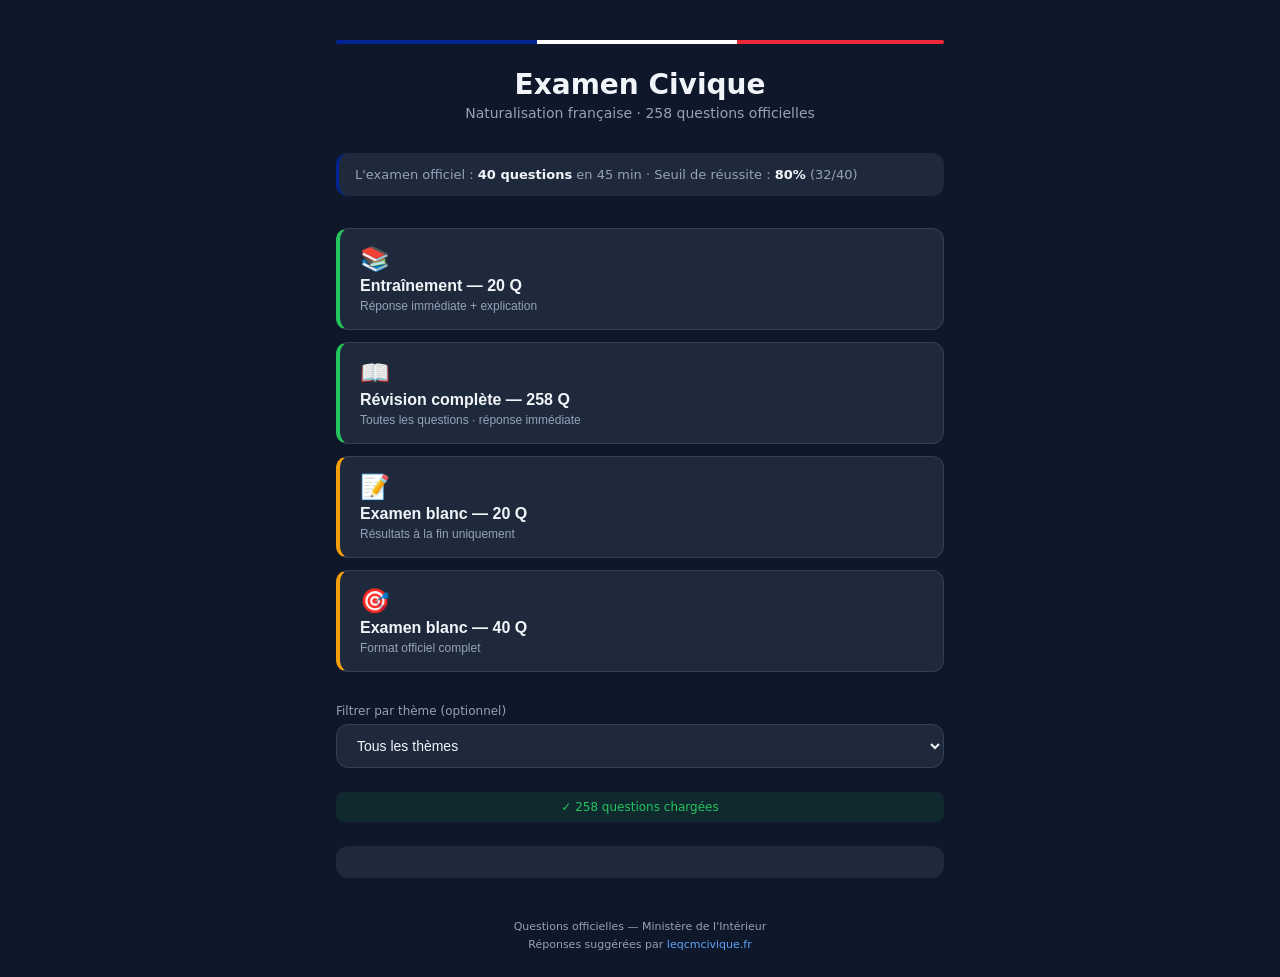
==== commit d659cfb6: "Add revision complete mode with all 258 questions. Adds training mode for the full question bank, re" ====
--- a/index.html
+++ b/index.html
@@ -8,557 +8,13 @@
   <meta name="apple-mobile-web-app-capable" content="yes">
   <meta name="apple-mobile-web-app-status-bar-style" content="black-translucent">
   <title>Examen Civique — Naturalisation</title>
-        <style>
-:root {
-  --blue: #002395;
-  --white: #ffffff;
-  --red: #ED2939;
-  --bg: #0f172a;
-  --surface: #1e293b;
-  --surface-2: #334155;
-  --text: #f1f5f9;
-  --text-muted: #94a3b8;
-  --success: #22c55e;
-  --error: #ef4444;
-  --warning: #f59e0b;
-  --radius: 12px;
-  --shadow: 0 4px 24px rgba(0, 0, 0, 0.3);
-}
-
-*, *::before, *::after { box-sizing: border-box; margin: 0; padding: 0; }
-
-html {
-  font-size: 16px;
-  -webkit-tap-highlight-color: transparent;
-}
-
-body {
-  font-family: system-ui, -apple-system, 'Segoe UI', Roboto, sans-serif;
-  background: var(--bg);
-  color: var(--text);
-  min-height: 100dvh;
-  overflow-x: hidden;
-}
-
-#app {
-  max-width: 640px;
-  margin: 0 auto;
-  min-height: 100dvh;
-}
-
-.screen {
-  display: none;
-  flex-direction: column;
-  min-height: 100dvh;
-  padding: 1rem;
-  padding-bottom: calc(1rem + env(safe-area-inset-bottom));
-  animation: fadeIn 0.3s ease;
-}
-
-.screen.active { display: flex; }
-
-@keyframes fadeIn {
-  from { opacity: 0; transform: translateY(8px); }
-  to { opacity: 1; transform: translateY(0); }
-}
-
-/* Tricolor */
-.tricolor-bar {
-  height: 4px;
-  background: linear-gradient(90deg, var(--blue) 33%, var(--white) 33%, var(--white) 66%, var(--red) 66%);
-  border-radius: 2px;
-  margin-bottom: 1.5rem;
-}
-
-/* Home */
-.hero { text-align: center; padding: 1.5rem 0 1rem; }
-
-.hero h1 {
-  font-size: 1.75rem;
-  font-weight: 700;
-  background: linear-gradient(135deg, var(--white), #cbd5e1);
-  -webkit-background-clip: text;
-  -webkit-text-fill-color: transparent;
-  background-clip: text;
-}
-
-.subtitle { color: var(--text-muted); font-size: 0.875rem; margin-top: 0.25rem; }
-
-.info-card {
-  background: var(--surface);
-  border-radius: var(--radius);
-  padding: 0.875rem 1rem;
-  margin: 1rem 0;
-  font-size: 0.8125rem;
-  color: var(--text-muted);
-  border-left: 3px solid var(--blue);
-}
-
-.info-card strong { color: var(--text); }
-
-.mode-grid {
-  display: flex;
-  flex-direction: column;
-  gap: 0.75rem;
-  margin: 1rem 0;
-}
-
-.mode-btn {
-  display: flex;
-  flex-direction: column;
-  align-items: flex-start;
-  gap: 0.25rem;
-  padding: 1rem 1.25rem;
-  background: var(--surface);
-  border: 1px solid var(--surface-2);
-  border-radius: var(--radius);
-  color: var(--text);
-  cursor: pointer;
-  transition: all 0.2s;
-  text-align: left;
-  width: 100%;
-}
-
-.mode-btn:hover, .mode-btn:active {
-  border-color: var(--blue);
-  background: #1a2744;
-  transform: translateY(-1px);
-}
-
-.mode-btn.training { border-left: 4px solid var(--success); }
-.mode-btn.exam { border-left: 4px solid var(--warning); }
-
-.mode-icon { font-size: 1.5rem; }
-.mode-title { font-weight: 600; font-size: 1rem; }
-.mode-desc { font-size: 0.75rem; color: var(--text-muted); }
-
-.theme-filter {
-  margin: 1rem 0;
-}
-
-.theme-filter label {
-  display: block;
-  font-size: 0.75rem;
-  color: var(--text-muted);
-  margin-bottom: 0.375rem;
-}
-
-.theme-filter select {
-  width: 100%;
-  padding: 0.75rem 1rem;
-  background: var(--surface);
-  border: 1px solid var(--surface-2);
-  border-radius: var(--radius);
-  color: var(--text);
-  font-size: 0.875rem;
-  appearance: none;
-  background-image: url("data:image/svg+xml,%3Csvg xmlns='http://www.w3.org/2000/svg' width='12' height='12' fill='%2394a3b8' viewBox='0 0 16 16'%3E%3Cpath d='M8 11L3 6h10z'/%3E%3C/svg%3E");
-  background-repeat: no-repeat;
-  background-position: right 1rem center;
-}
-
-.offline-status {
-  text-align: center;
-  font-size: 0.75rem;
-  padding: 0.5rem 0.75rem;
-  border-radius: 8px;
-  margin: 0.5rem 0;
-}
-
-.offline-status.online {
-  color: var(--success);
-  background: rgba(34, 197, 94, 0.1);
-}
-
-.offline-status.offline {
-  color: var(--warning);
-  background: rgba(245, 158, 11, 0.12);
-}
-
-.stats-summary {
-  background: var(--surface);
-  border-radius: var(--radius);
-  padding: 1rem;
-  margin: 1rem 0;
-  font-size: 0.8125rem;
-}
-
-.stats-summary h3 { font-size: 0.875rem; margin-bottom: 0.5rem; }
-.stats-summary .stat-row {
-  display: flex;
-  justify-content: space-between;
-  padding: 0.25rem 0;
-  color: var(--text-muted);
-}
-
-.attribution {
-  text-align: center;
-  font-size: 0.6875rem;
-  color: var(--text-muted);
-  margin-top: auto;
-  padding: 1.5rem 0 0.5rem;
-  line-height: 1.6;
-}
-
-.attribution a { color: #60a5fa; text-decoration: none; }
-
-/* Quiz */
-.quiz-header {
-  display: flex;
-  align-items: center;
-  gap: 0.75rem;
-  padding-bottom: 1rem;
-}
-
-.btn-icon {
-  background: var(--surface);
-  border: none;
-  color: var(--text-muted);
-  width: 36px;
-  height: 36px;
-  border-radius: 50%;
-  font-size: 1rem;
-  cursor: pointer;
-  flex-shrink: 0;
-}
-
-.progress-wrap {
-  flex: 1;
-  height: 6px;
-  background: var(--surface);
-  border-radius: 3px;
-  overflow: hidden;
-}
-
-.progress-bar {
-  height: 100%;
-  background: linear-gradient(90deg, var(--blue), #3b82f6);
-  border-radius: 3px;
-  transition: width 0.4s ease;
-  width: 0%;
-}
-
-.progress-text {
-  font-size: 0.75rem;
-  color: var(--text-muted);
-  white-space: nowrap;
-  min-width: 3.5rem;
-  text-align: right;
-}
-
-.quiz-body {
-  flex: 1;
-  overflow-y: auto;
-  padding: 0.5rem 0;
-}
-
-.theme-badge {
-  display: inline-block;
-  font-size: 0.6875rem;
-  font-weight: 600;
-  text-transform: uppercase;
-  letter-spacing: 0.05em;
-  color: #60a5fa;
-  background: rgba(59, 130, 246, 0.15);
-  padding: 0.25rem 0.625rem;
-  border-radius: 999px;
-  margin-bottom: 0.75rem;
-}
-
-.question-text {
-  font-size: 1.125rem;
-  font-weight: 600;
-  line-height: 1.5;
-  margin-bottom: 1.25rem;
-}
-
-.options {
-  display: flex;
-  flex-direction: column;
-  gap: 0.625rem;
-}
-
-.option-btn {
-  display: flex;
-  align-items: flex-start;
-  gap: 0.75rem;
-  padding: 0.875rem 1rem;
-  background: var(--surface);
-  border: 2px solid var(--surface-2);
-  border-radius: var(--radius);
-  color: var(--text);
-  font-size: 0.9375rem;
-  line-height: 1.4;
-  cursor: pointer;
-  transition: all 0.2s;
-  text-align: left;
-  width: 100%;
-}
-
-.option-btn:hover:not(:disabled) {
-  border-color: #3b82f6;
-  background: #1a2744;
-}
-
-.option-btn:disabled { cursor: default; }
-
-.option-btn .letter {
-  flex-shrink: 0;
-  width: 28px;
-  height: 28px;
-  display: flex;
-  align-items: center;
-  justify-content: center;
-  background: var(--surface-2);
-  border-radius: 50%;
-  font-size: 0.75rem;
-  font-weight: 700;
-}
-
-.option-btn.correct {
-  border-color: var(--success);
-  background: rgba(34, 197, 94, 0.12);
-}
-
-.option-btn.correct .letter { background: var(--success); color: white; }
-
-.option-btn.wrong {
-  border-color: var(--error);
-  background: rgba(239, 68, 68, 0.12);
-}
-
-.option-btn.wrong .letter { background: var(--error); color: white; }
-
-.option-btn.dimmed { opacity: 0.45; }
-
-.option-btn.selected:not(.correct):not(.wrong) {
-  border-color: #3b82f6;
-}
-
-.feedback {
-  margin-top: 1.25rem;
-  padding: 1rem;
-  background: var(--surface);
-  border-radius: var(--radius);
-  border-left: 3px solid var(--blue);
-  animation: fadeIn 0.3s ease;
-}
-
-.feedback.hidden { display: none; }
-
-.feedback-header {
-  font-weight: 600;
-  margin-bottom: 0.5rem;
-  font-size: 0.9375rem;
-}
-
-.feedback-header.correct { color: var(--success); }
-.feedback-header.wrong { color: var(--error); }
-
-.explanation {
-  font-size: 0.875rem;
-  color: var(--text-muted);
-  line-height: 1.6;
-}
-
-.quiz-footer {
-  padding-top: 1rem;
-}
-
-.btn-primary, .btn-secondary {
-  width: 100%;
-  padding: 0.875rem;
-  border: none;
-  border-radius: var(--radius);
-  font-size: 1rem;
-  font-weight: 600;
-  cursor: pointer;
-  transition: all 0.2s;
-}
-
-.btn-primary {
-  background: linear-gradient(135deg, var(--blue), #1d4ed8);
-  color: white;
-}
-
-.btn-primary:hover { filter: brightness(1.1); }
-
-.btn-secondary {
-  background: var(--surface);
-  color: var(--text);
-  border: 1px solid var(--surface-2);
-  margin-bottom: 0.5rem;
-}
-
-.hidden { display: none !important; }
-
-/* Results */
-.results-header {
-  text-align: center;
-  padding: 1.5rem 0;
-}
-
-.score-circle {
-  width: 140px;
-  height: 140px;
-  border-radius: 50%;
-  display: flex;
-  flex-direction: column;
-  align-items: center;
-  justify-content: center;
-  margin: 0 auto 1rem;
-  border: 6px solid var(--surface-2);
-  transition: border-color 0.5s;
-}
-
-.score-circle.pass { border-color: var(--success); }
-.score-circle.fail { border-color: var(--error); }
-
-.score-value {
-  font-size: 2rem;
-  font-weight: 700;
-}
-
-.score-label {
-  font-size: 0.75rem;
-  color: var(--text-muted);
-}
-
-#results-title { font-size: 1.25rem; margin-bottom: 0.25rem; }
-#results-subtitle { color: var(--text-muted); font-size: 0.875rem; }
-
-.stats-grid {
-  display: grid;
-  grid-template-columns: repeat(3, 1fr);
-  gap: 0.625rem;
-  margin: 1rem 0;
-}
-
-.stat-card {
-  background: var(--surface);
-  border-radius: var(--radius);
-  padding: 0.875rem;
-  text-align: center;
-}
-
-.stat-card .val {
-  font-size: 1.5rem;
-  font-weight: 700;
-}
-
-.stat-card .lbl {
-  font-size: 0.6875rem;
-  color: var(--text-muted);
-  margin-top: 0.125rem;
-}
-
-.stat-card.good .val { color: var(--success); }
-.stat-card.bad .val { color: var(--error); }
-
-.theme-breakdown {
-  background: var(--surface);
-  border-radius: var(--radius);
-  padding: 1rem;
-  margin: 1rem 0;
-}
-
-.theme-breakdown h3 {
-  font-size: 0.875rem;
-  margin-bottom: 0.75rem;
-}
-
-.theme-row {
-  display: flex;
-  align-items: center;
-  gap: 0.5rem;
-  margin-bottom: 0.5rem;
-  font-size: 0.75rem;
-}
-
-.theme-row .name {
-  flex: 1;
-  color: var(--text-muted);
-  white-space: nowrap;
-  overflow: hidden;
-  text-overflow: ellipsis;
-}
-
-.theme-row .bar-wrap {
-  flex: 2;
-  height: 6px;
-  background: var(--surface-2);
-  border-radius: 3px;
-  overflow: hidden;
-}
-
-.theme-row .bar {
-  height: 100%;
-  border-radius: 3px;
-  transition: width 0.5s;
-}
-
-.theme-row .pct {
-  min-width: 2.5rem;
-  text-align: right;
-  font-weight: 600;
-}
-
-.review-section {
-  margin: 1rem 0;
-}
-
-.review-section h3 {
-  font-size: 0.875rem;
-  margin-bottom: 0.75rem;
-}
-
-.review-item {
-  background: var(--surface);
-  border-radius: var(--radius);
-  padding: 0.875rem;
-  margin-bottom: 0.5rem;
-  font-size: 0.8125rem;
-  border-left: 3px solid var(--surface-2);
-}
-
-.review-item.correct-item { border-left-color: var(--success); }
-.review-item.wrong-item { border-left-color: var(--error); }
-
-.review-item .q-num {
-  font-size: 0.6875rem;
-  color: var(--text-muted);
-  margin-bottom: 0.25rem;
-}
-
-.review-item .q-text {
-  font-weight: 500;
-  margin-bottom: 0.375rem;
-  line-height: 1.4;
-}
-
-.review-item .ans-line {
-  font-size: 0.75rem;
-  color: var(--text-muted);
-  line-height: 1.5;
-}
-
-.review-item .ans-line strong { color: var(--text); }
-
-.results-footer {
-  padding-top: 1rem;
-  margin-top: auto;
-}
-
-@media (min-width: 480px) {
-  .hero h1 { font-size: 2rem; }
-  .question-text { font-size: 1.25rem; }
-}
-
-</style>
+  <link rel="manifest" href="manifest.json">
+  <link rel="icon" href="icon-192.svg" type="image/svg+xml">
+  <link rel="apple-touch-icon" href="icon-192.svg">
+  <link rel="stylesheet" href="styles.css">
 </head>
 <body>
   <div id="app">
-    <!-- Écran d'accueil -->
     <section id="screen-home" class="screen active">
       <header class="hero">
         <div class="tricolor-bar"></div>
@@ -573,8 +29,13 @@
       <div class="mode-grid">
         <button class="mode-btn training" data-mode="training">
           <span class="mode-icon">📚</span>
-          <span class="mode-title">Entraînement</span>
+          <span class="mode-title">Entraînement — 20 Q</span>
           <span class="mode-desc">Réponse immédiate + explication</span>
+        </button>
+        <button class="mode-btn training" data-mode="training-all">
+          <span class="mode-icon">📖</span>
+          <span class="mode-title">Révision complète — 258 Q</span>
+          <span class="mode-desc">Toutes les questions · réponse immédiate</span>
         </button>
         <button class="mode-btn exam" data-mode="exam-20">
           <span class="mode-icon">📝</span>
@@ -596,7 +57,6 @@
       </div>
 
       <p class="offline-status online" id="offline-status">Chargement…</p>
-
       <div class="stats-summary" id="stats-summary"></div>
 
       <footer class="attribution">
@@ -605,7 +65,6 @@
       </footer>
     </section>
 
-    <!-- Écran quiz -->
     <section id="screen-quiz" class="screen">
       <header class="quiz-header">
         <button id="btn-quit" class="btn-icon" aria-label="Quitter">✕</button>
@@ -631,7 +90,6 @@
       </footer>
     </section>
 
-    <!-- Écran résultats -->
     <section id="screen-results" class="screen">
       <header class="results-header">
         <div class="score-circle" id="score-circle">
@@ -643,7 +101,6 @@
       </header>
 
       <div class="stats-grid" id="stats-grid"></div>
-
       <div class="theme-breakdown" id="theme-breakdown"></div>
 
       <div class="review-section" id="review-section">
@@ -658,347 +115,7 @@
     </section>
   </div>
 
-  <script>window.QUESTIONS_DATA=[{"t":"République","q":"Complétez les paroles de la Marseillaise \"Allons enfants de la patrie...\"","o":["Le jour de gloire est arrivé","Formez vos bataillons","Marchons vers la liberté","Amour sacré de la patrie"],"a":0,"r":"Il s'agit du début du premier couplet de 'La Marseillaise', l'hymne national français composé par Rouget de Lisle en 1792."},{"t":"République","q":"Dans le cadre d'un entretien d'embauche, que peut-on demander au candidat ?","o":["Sa religion ou ses croyances.","Son orientation sexuelle.","Son état de santé.","La preuve de son autorisation de travail."],"a":3,"r":"L'employeur a l'obligation de vérifier que vous avez le droit de travailler en France. En revanche, il est interdit de vous questionner sur votre santé : seul le médecin du travail est habilité à valider votre aptitude physique."},{"t":"République","q":"Déclarer ses revenus aux services fiscaux est :","o":["Facultatif depuis la mise en œuvre du prélèvement à la source","Une obligation pour tous les foyers fiscaux résidant en France","Uniquement nécessaire si l'on est imposable","Une démarche réservée aux seuls salariés du secteur privé"],"a":1,"r":"En France, la déclaration annuelle des revenus reste obligatoire pour tous, même avec le prélèvement à la source, afin d'établir le montant définitif de l'impôt et de calculer le revenu fiscal de référence nécessaire à de nombreuses prestations sociales."},{"t":"République","q":"En France, les impôts permettent de financer les dépenses publiques. Quelle proposition est correcte ?","o":["Les impôts sont facultatifs pour les résidents de nationalité étrangère.","Les impôts permettent de financer les services publics comme l'éducation et la santé.","Chaque contribuable peut choisir l'affectation précise de ses impôts.","Les impôts sont épargnés sur un compte individuel récupérable à la retraite."],"a":1,"r":"Les impôts, basés sur le principe de la solidarité nationale, financent une très large gamme de services publics essentiels tels que l'éducation, la santé, la justice, la défense, ou encore les infrastructures et les aides sociales."},{"t":"République","q":"La liberté d'association est :","o":["Réservée aux citoyens français uniquement.","Soumise à une autorisation du Préfet.","Un droit fondamental.","Limitée aux syndicats et partis politiques."],"a":2,"r":"La liberté d'association est un principe constitutionnel régi par la loi de 1901. C'est un régime déclaratif : on déclare l'association pour qu'elle existe juridiquement, mais on n'a pas besoin de demander l'autorisation à l'État pour la créer."},{"t":"République","q":"La liberté d'expression sur les réseaux sociaux en France est :","o":["Absolue et illimitée","Soumise à une censure préalable","Libre dans le respect de la loi","Interdite"],"a":2,"r":"Inscrite dans la Déclaration des Droits de l'Homme et du Citoyen, cette liberté n'est pas absolue : elle est encadrée par la loi pour sanctionner les abus (incitation à la haine, diffamation)."},{"t":"République","q":"Lequel de ces prénoms évoque un symbole de la République ?","o":["Jeanne d'Arc","Marie-Antoinette","Marianne","Joséphine"],"a":2,"r":"Marianne est l'allégorie de la République et de ses valeurs (liberté, égalité, fraternité). Elle figure notamment dans les mairies et sur les timbres."},{"t":"République","q":"Lequel de ces symboles représente la République française ?","o":["Les fleurs de lys","La couronne impériale","Le drapeau tricolore","Le drapeau européen"],"a":2,"r":"Le drapeau tricolore (bleu, blanc, rouge) est l'unique emblème national de la France, tel que défini par l'article 2 de la Constitution de la Ve République."},{"t":"République","q":"Où peut-on voir la devise de la République ?","o":["Uniquement sur les mairies.","Sur les pièces de monnaie et les bâtiments publics.","Écrite sur la bande blanche du drapeau français.","Sur les billets de banque en euros."],"a":1,"r":"La devise 'Liberté, Égalité, Fraternité' se trouve sur les édifices publics (mairies, écoles, tribunaux), sur les timbres et les pièces de monnaie. Elle ne figure jamais sur le drapeau, ni sur les billets (qui sont européens)."},{"t":"République","q":"Lesquels sont des symboles officiels de la République française ?","o":["Le Palais de l'Élysée et le Code Civil","Le drapeau tricolore, la Marseillaise et Marianne","Le logo du Gouvernement et le bulletin de vote","Le château de Versailles et le Conseil constitutionnel"],"a":1,"r":"Le drapeau, l'hymne national et la devise sont inscrits dans la Constitution. Marianne est l'allégorie symbolique qui complète ces emblèmes officiels dans les lieux de pouvoir républicains."},{"t":"République","q":"Peut-on brûler publiquement un drapeau français ?","o":["Oui, c'est protégé par la liberté d'expression","Non, l'outrage au drapeau est puni par la loi.","Uniquement dans le cadre d'un événement privé.","Oui, si le drapeau vous appartient légalement."],"a":1,"r":"L'outrage public au drapeau tricolore est une infraction. Il est puni de 1 500 € d'amende (contravention), et jusqu'à 7 500 € (délit) lors d'une manifestation officielle."},{"t":"République","q":"Quand la sécurité sociale a-t-elle été établie en France ?","o":["1945","1936","1958","1981"],"a":0,"r":"La Sécurité sociale a été établie en France en 1945, juste après la Seconde Guerre mondiale, dans le but de garantir une protection sociale universelle à tous les citoyens."},{"t":"République","q":"Que commémore la fête nationale ?","o":["L'Armistice de la Première Guerre mondiale.","La prise de la Bastille et la Fête de la Fédération.","La Déclaration des Droits de l'Homme.","La proclamation de la République."],"a":1,"r":"Le 14 juillet est une double fête : il célèbre la prise de la Bastille (14 juillet 1789, fin de la monarchie absolue) et la Fête de la Fédération (14 juillet 1790, symbole de l'union nationale)."},{"t":"République","q":"Que porte Marianne sur la tête ?","o":["Une couronne de fleurs","Un casque militaire","Un bonnet phrygien","Un diadème"],"a":2,"r":"Marianne porte traditionnellement un bonnet phrygien. Ce symbole, hérité des esclaves affranchis dans l'Antiquité, représente la liberté et la rupture avec l'oppression."},{"t":"Principes et valeurs de la République française","q":"Que signifie le mot \"fraternité\" dans la devise française ?","o":["Le respect strict de la loi par tous.","La liberté totale de chaque individu.","La solidarité entre tous les citoyens.","L'égalité parfaite de tous les revenus."],"a":2,"r":"Dans la devise républicaine, la fraternité exprime le lien de solidarité, de tolérance et d'entraide qui doit unir tous les citoyens au sein de la nation."},{"t":"République","q":"Quel symbole de la République peut-on voir sur les maillots de l'équipe de France de football ?","o":["La devise de la République","Le coq gaulois","Une Marianne","Le drapeau européen"],"a":1,"r":"Le coq gaulois est un emblème traditionnel symbolisant la France. S'il n'est pas un symbole officiel mentionné dans la Constitution de 1958, il représente l'identité nationale, notamment dans le domaine sportif et sur certains monuments aux morts."},{"t":"Histoire, géographie et culture","q":"Quelle est la devise de l'Union européenne ?","o":["L'union fait la force.","Unie dans la diversité.","Paix, liberté et justice.","La force par la solidarité."],"a":1,"r":"La devise de l'Union européenne est 'Unie dans la diversité'. Elle souligne que les nations travaillent ensemble pour la paix tout en conservant leurs cultures respectives."},{"t":"République","q":"Quelle est la devise de la République française ?","o":["Ordre et Progrès","Liberté, Égalité, Fraternité","Unité et Solidarité","Paix et Justice"],"a":1,"r":"La devise 'Liberté, Égalité, Fraternité' est inscrite dans l'article 2 de la Constitution de 1958. Elle définit les principes fondamentaux de la vie en société en France."},{"t":"République","q":"Qu'est-ce que la liberté d'association ?","o":["Le droit de créer des entreprises.","Le droit de s'unir pour un projet commun sans chercher à partager de bénéfices.","Le droit de manifester.","Le droit de voter."],"a":1,"r":"Issue de la loi de 1901, la liberté d'association permet à au moins deux personnes de s'unir pour un projet commun (culturel, caritatif, sportif) dans un but autre que de partager des bénéfices."},{"t":"République","q":"Qu'est-ce qu'une liberté ?","o":["Une loi stricte imposée par l'État.","La possibilité de faire tout ce que l'on veut sans aucune restriction.","Le droit de faire tout ce qui ne nuit pas à autrui et qui est garanti par la loi.","Une permission accordée par le gouvernement."],"a":2,"r":"Selon la Déclaration des droits de l'homme et du citoyen de 1789, la liberté consiste à pouvoir faire tout ce qui ne nuit pas à autrui ; son exercice est encadré par la loi."},{"t":"Principes et valeurs de la République française","q":"Selon la Constitution, la France est une République...","o":["fédérale, religieuse, parlementaire et libérale.","indivisible, laïque, démocratique et sociale.","centralisée, souveraine, pacifique et unitaire.","européenne, unie, participative et égalitaire."],"a":1,"r":"L'article premier de la Constitution de 1958 définit la France comme une République indivisible, laïque, démocratique et sociale. Elle assure l'égalité devant la loi de tous les citoyens."},{"t":"République","q":"Sur quel document peut-on voir Marianne ?","o":["Sur les billets en euros.","Sur la carte électorale ou la carte nationale d'identité.","Sur le drapeau français.","Sur le passeport uniquement."],"a":1,"r":"Marianne est l'allégorie de la République. Son effigie figure notamment sur la carte électorale, la carte d'identité, ainsi que sur les timbres-poste."},{"t":"République","q":"Une des valeurs de la devise républicaine est l'Égalité. Qu'est-ce que cela signifie ?","o":["Que l'État doit verser à tous les citoyens le même revenu mensuel, quel que soit leur travail.","Que tous les citoyens sont égaux devant la loi, quelles que soient leurs origines ou leurs croyances.","Que la loi s'applique différemment selon la situation sociale ou l'origine ethnique des personnes.","Que l'égalité des droits ne s'applique qu'aux personnes de nationalité française de naissance."],"a":1,"r":"L'égalité juridique garantit que la loi est la même pour tous (qu'elle protège ou qu'elle punisse), sans distinction de naissance, de religion ou d'origine, conformément à la Déclaration des Droits de l'Homme et du Citoyen."},{"t":"République","q":"Une personne peut-elle changer librement de religion en France ?","o":["Non, cela nécessite une déclaration préalable en préfecture.","Oui, la France garantit la liberté de conscience et de culte.","Seulement si la nouvelle religion est reconnue par l'État.","Non, le changement de religion n'est pas reconnu par le droit civil."],"a":1,"r":"La liberté de conscience, inscrite dans la Déclaration des Droits de l'Homme et du Citoyen et confirmée par la loi de 1905, inclut le droit de choisir, de pratiquer ou de changer de religion, ou de n'en avoir aucune."},{"t":"Principes et valeurs de la République française","q":"Selon le principe de laïcité, que signifie la neutralité de l'Etat ?","o":["L'État interdit toute expression ou pratique religieuse dans l'espace public pour l'ensemble des citoyens.","L'État nomme et rémunère les dirigeants des principaux cultes de France.","L'État autorise et soutient financièrement uniquement les cultes historiques.","L'État ne finance et ne favorise aucune religion."],"a":3,"r":"La laïcité sépare les Églises et l'État. La neutralité signifie que l'État n'intervient pas dans l'organisation des cultes, n'en subventionne aucun (loi de 1905) et les traite tous équitablement, garantissant ainsi la liberté de conscience."},{"t":"Institutions","q":"Que peut faire un usager du service public dans une mairie ?","o":["Faire une demande de titre de séjour ou de renouvellement de visa.","Déclarer ses impôts sur le revenu.","Obtenir un acte de naissance ou déposer une demande de passeport.","Demander un extrait de casier judiciaire."],"a":2,"r":"La mairie gère l'état civil (naissances, mariages) et les titres d'identité. Attention : les titres de séjour relèvent de la Préfecture, les impôts du centre des finances publiques, et le casier judiciaire du Ministère de la Justice."},{"t":"République","q":"En France, il est possible pour l'État de financer :","o":["La construction de nouveaux édifices religieux.","Les services publics tels que l'éducation nationale et la santé.","Les activités culturelles des grandes religions.","Les salaires des ministres du culte (prêtres, imams, rabbins)."],"a":1,"r":"Selon la loi de 1905, la République ne salarie ni ne subventionne aucun culte. Elle finance en revanche les services publics (écoles, hôpitaux)."},{"t":"République","q":"En quelle année la loi de séparation des Églises et de l'État a-t-elle été votée ?","o":["1945","1905","1958","1889"],"a":1,"r":"La loi de séparation des Églises et de l'État a été votée en 1905."},{"t":"République","q":"Que dit la loi de 1905 ?","o":["Elle impose le financement des édifices religieux par l'impôt national.","Elle garantit la liberté de culte et la neutralité de l'État vis-à-vis des religions.","Elle dispose que la religion catholique est la religion de la majorité des Français.","Elle interdit la pratique religieuse dans l'espace privé."],"a":1,"r":"La loi du 9 décembre 1905 instaure la laïcité en séparant les sphères religieuses et politiques, garantissant à chacun la liberté d'exercer son culte sous réserve du respect de l'ordre public."},{"t":"République","q":"Que garantit le principe de laïcité ?","o":["La primauté d'une religion.","La neutralité de l'État en matière de religion et la liberté de conscience.","L'interdiction de pratiquer toute religion.","Le financement de toutes les religions par l'État."],"a":1,"r":"La laïcité assure la liberté de croire ou de ne pas croire, et la neutralité de l'État."},{"t":"République","q":"Quel jour célèbre-t-on officiellement la laïcité en France ?","o":["Le 14 juillet","Le 11 novembre","Le 9 décembre","Le 1er janvier"],"a":2,"r":"La Journée nationale de la laïcité est célébrée le 9 décembre, date anniversaire de la loi de 1905 de séparation des Églises et de l'État."},{"t":"République","q":"Quel symbole religieux peut être porté dans une école publique dans le respect de la laïcité ?","o":["Un signe religieux ostensible (très visible).","Aucun, le port de tout signe religieux est strictement interdit.","Un signe religieux discret (uniquement par les élèves).","Un signe religieux couvrant le visage."],"a":2,"r":"La loi du 15 mars 2004 interdit aux élèves le port de signes 'ostensibles' (visibles) dans les écoles publiques, mais autorise les signes discrets (ex: petite médaille). En revanche, les enseignants et personnels (agents publics) ont l'interdiction absolue de porter tout signe religieux, même discret, au nom de la neutralité du service public."},{"t":"République","q":"Quel terme désigne précisément la haine ou les préjugés contre les Juifs ?","o":["Xénophobie","Racisme","Antisémitisme","Islamophobie"],"a":2,"r":"L'antisémitisme est la haine ou les préjugés dirigés contre les Juifs."},{"t":"République","q":"Quel texte est considéré comme le texte fondateur de la laïcité ?","o":["La Déclaration des Droits de l'Homme et du Citoyen de 1789","La Constitution française de 1958","La loi de 1905 de séparation des Églises et de l'État","Le Concordat de 1801"],"a":2,"r":"La loi de 1905 est le texte fondamental qui a instauré la séparation entre l'Église et l'État en France."},{"t":"République","q":"Quelle institution française doit rester neutre en matière de religion ?","o":["Les partis politiques","L'État","Les syndicats","Les associations culturelles"],"a":1,"r":"L'État français, dans sa mission de service public, doit être neutre en matière de religion."},{"t":"République","q":"Qu'est-ce que la laïcité ?","o":["Un régime de tolérance envers toutes les religions.","La séparation de l'État et des religions, garantissant la liberté de conscience.","La liberté de ne pas croire en Dieu, uniquement.","L'obligation pour tous les citoyens d'être neutres en matière religieuse."],"a":1,"r":"La laïcité est le principe qui assure la neutralité de l'État vis-à-vis des religions et garantit la liberté de conscience."},{"t":"République","q":"À l'école, la charte de la laïcité permet de :","o":["Interdire le port de tout signe religieux par les parents d'élèves.","Rappeler les principes de neutralité et de respect mutuel au sein de l'établissement.","Organiser des cours de catéchisme pour toutes les confessions.","Dispenser certains élèves de suivre les enseignements obligatoires."],"a":1,"r":"La Charte de la laïcité est un texte pédagogique qui explicite les principes républicains et les règles de vie commune à l'école."},{"t":"République","q":"Qui doit respecter et veiller à la neutralité religieuse dans les services publics ?","o":["Uniquement les employés de mairie.","Les agents publics.","Les citoyens utilisateurs du service.","Les représentants religieux."],"a":1,"r":"Les agents publics sont tenus de respecter et de faire respecter la neutralité religieuse dans l'exercice de leurs fonctions."},{"t":"République","q":"Une personne déclare ne croire en aucun dieu. On peut dire :","o":["Elle est laïque.","Elle est athée.","Elle est agnostique.","Elle est antireligieuse."],"a":1,"r":"Une personne qui ne croit en aucun dieu est athée. La laïcité, quant à elle, désigne la neutralité de l'État et n'empêche pas de croire ou de ne pas croire."},{"t":"Système institutionnel et politique","q":"Comment est désigné le Premier ministre ?","o":["Par élection directe par les citoyens.","Par le Président de la République.","Par le Parlement.","Par cooptation parmi les ministres."],"a":1,"r":"Le Premier ministre est nommé par le Président de la République."},{"t":"Système institutionnel et politique","q":"Qui peut se présenter aux élections présidentielles ?","o":["Les citoyens français âgés d'au moins 25 ans.","Les citoyens français majeurs remplissant certaines conditions.","Les personnes nées en France.","Les citoyens français ayant exercé un mandat électoral national."],"a":1,"r":"Pour être candidat à l'élection présidentielle, il faut être citoyen français, majeur, inscrit sur les listes électorales, ne pas être frappé d'inéligibilité et obtenir un certain nombre de parrainages d'élus."},{"t":"Système institutionnel et politique","q":"À qui appartient la souveraineté nationale ?","o":["Au Président de la République.","Au Gouvernement.","Au peuple.","Aux députés."],"a":2,"r":"La souveraineté nationale appartient au peuple, qui l'exerce par ses représentants et par la voie du référendum."},{"t":"Système institutionnel et politique","q":"Qui est élu lors des élections municipales ?","o":["Les maires.","Les conseillers municipaux.","Les conseillers départementaux.","Les conseillers régionaux."],"a":1,"r":"Les citoyens élisent les conseillers municipaux au suffrage universel direct. Ce sont ensuite ces conseillers qui élisent le maire lors de la première séance du conseil municipal."},{"t":"Système institutionnel et politique","q":"L'inscription sur les listes électorales est :","o":["Obligatoire.","Facultative.","Automatique lors de tout déménagement.","Conditionnée au paiement d'impôts locaux."],"a":0,"r":"En France, l'inscription sur les listes électorales est obligatoire pour tous les citoyens en âge de voter, même si la loi ne prévoit pas de sanction financière en cas de non-inscription."},{"t":"Système institutionnel et politique","q":"Quelle condition est nécessaire pour voter aux élections présidentielles ?","o":["Être citoyen d'un pays de l'Union européenne résidant en France.","Être de nationalité française et inscrit sur les listes électorales.","Payer des impôts en France depuis au moins 3 ans.","Être propriétaire de son logement principal."],"a":1,"r":"Seuls les citoyens français majeurs peuvent voter à la présidentielle. Les citoyens européens ne peuvent voter qu'aux élections municipales et européennes."},{"t":"Système institutionnel et politique","q":"Quelle condition faut-il remplir pour être candidat aux élections municipales ?","o":["Être majeur, français ou citoyen européen, et avoir un lien avec la commune (y résider ou y payer des impôts).","Être majeur, exclusivement de nationalité française, et résider dans la commune.","Être majeur, inscrit sur les listes électorales, et posséder un bien immobilier.","Être majeur, de nationalité française, et titulaire d'un diplôme universitaire."],"a":0,"r":"Pour être candidat aux élections municipales, il faut être majeur, de nationalité française ou citoyen d'un pays membre de l'Union européenne, jouir de ses droits civiques et avoir une attache avec la commune (y être inscrit comme électeur ou y payer des impôts locaux)."},{"t":"Système institutionnel et politique","q":"Parmi ces autorités, laquelle est élue ?","o":["Le Préfet","Le Premier ministre","Le Maire","Le Président de la Cour de Cassation"],"a":2,"r":"Le maire est élu par les membres du conseil municipal (suffrage indirect), eux-mêmes élus par les citoyens. Les autres fonctions citées (préfet, Premier ministre, magistrat) sont nommées."},{"t":"Système institutionnel et politique","q":"Quelles sont les fonctions du maire ?","o":["Représenter la commune, exécuter les décisions du conseil municipal et veiller à l'ordre public.","Voter des lois locales, rendre la justice pénale et diriger la police nationale.","Représenter le département, gérer l'entretien des lycées et nommer les magistrats.","Lever les impôts nationaux, présider le tribunal d'instance et commander la gendarmerie."],"a":0,"r":"Le maire est à la fois le représentant de la commune, l'exécutif des décisions du conseil municipal et l'autorité chargée de la police administrative dans sa commune pour maintenir l'ordre public."},{"t":"Système institutionnel et politique","q":"Une personne, n'ayant pas d'accès à internet, veut s'inscrire sur les listes électorales pour pouvoir voter aux prochaines élections politiques. Où peut-elle s'inscrire ?","o":["En se rendant à la mairie de son domicile (ou par courrier).","Au commissariat de police ou à la gendarmerie.","À la préfecture de son département.","Auprès du tribunal judiciaire."],"a":0,"r":"Sans internet, l'inscription se fait soit au guichet de la mairie, soit par courrier postal. Le commissariat sert à faire une procuration, pas à s'inscrire."},{"t":"Droits et devoirs","q":"À quel âge peut-on devenir électeur ?","o":["À partir de 16 ans.","À partir de 18 ans.","À partir de 21 ans.","À partir de 25 ans."],"a":1,"r":"En France, le droit de vote s'acquiert à la majorité légale, c'est-à-dire à 18 ans, à condition d'être inscrit sur les listes électorales."},{"t":"Système institutionnel et politique","q":"En France, est-ce obligatoire de voter ?","o":["Oui, le vote est obligatoire sous peine d'amende.","Non, le vote est un droit, pas une obligation.","Seulement pour les fonctionnaires.","Uniquement lors des élections présidentielles."],"a":1,"r":"En France, le vote est un droit et un devoir civique (moral), mais il n'est pas légalement obligatoire pour les citoyens."},{"t":"Système institutionnel et politique","q":"A-t-on le droit de ne pas respecter une loi ?","o":["Oui, si la loi est injuste.","Non, chacun est tenu de respecter la loi.","Uniquement en cas de désobéissance civile pacifique.","Si la majorité des citoyens est contre."],"a":1,"r":"Chacun est tenu de respecter la loi. Le non-respect des lois peut entraîner des sanctions."},{"t":"Système institutionnel et politique","q":"Comment sont désignés les députés ?","o":["Ils sont nommés directement par le Président de la République.","Ils sont élus par les citoyens lors des élections législatives.","Ils sont élus au suffrage indirect par un collège de grands électeurs.","Ils sont choisis par le Premier ministre et le gouvernement."],"a":1,"r":"Les députés sont élus par les citoyens au suffrage universel direct lors des élections législatives, tandis que les sénateurs sont élus au suffrage indirect."},{"t":"Système institutionnel et politique","q":"Qui vote les lois ?","o":["Le Président de la République.","Le Gouvernement.","Le Parlement (composé de l'Assemblée nationale et du Sénat).","Les citoyens par référendum uniquement."],"a":2,"r":"En France, le pouvoir législatif est exercé par le Parlement (l'Assemblée nationale et le Sénat), qui débat et vote les lois."},{"t":"Système institutionnel et politique","q":"La séparation des pouvoirs est un principe fondamental. Quels sont les trois pouvoirs concernés ?","o":["Le pouvoir exécutif, le pouvoir législatif et le pouvoir judiciaire.","Le pouvoir présidentiel, le pouvoir ministériel et le pouvoir parlementaire.","Le pouvoir central, le pouvoir régional et le pouvoir local.","Le pouvoir de l'armée, le pouvoir de la police et le pouvoir de la justice."],"a":0,"r":"La séparation des pouvoirs concerne le pouvoir exécutif, le pouvoir législatif et le pouvoir judiciaire."},{"t":"Système institutionnel et politique","q":"Qu'est-ce que l'État de droit ?","o":["Un régime où le Chef de l'État est au-dessus des règles.","Un système où tout le monde, y compris l'État, doit respecter la loi.","Un pays où la police a tous les pouvoirs pour maintenir l'ordre.","Une situation où les juges décident de la politique du pays."],"a":1,"r":"Dans un État de droit, personne n'est au-dessus des lois, pas même le Président ou le gouvernement. Cela protège les citoyens contre l'arbitraire (le pouvoir absolu)."},{"t":"Système institutionnel et politique","q":"Quelles sont les durées du mandat du conseil municipal et du maire ?","o":["Conseil municipal : 4 ans, Maire : 5 ans.","Conseil municipal : 6 ans, Maire : 6 ans.","Conseil municipal : 6 ans, Maire : 5 ans.","Conseil municipal : 5 ans, Maire : 6 ans."],"a":1,"r":"En France, les conseillers municipaux sont élus pour un mandat de 6 ans. Le maire, élu par ces conseillers, l'est également pour la même durée."},{"t":"Système institutionnel et politique","q":"Qui est élu lors des élections législatives ?","o":["Les conseillers municipaux","Les sénateurs","Les députés","Le Président de la République"],"a":2,"r":"Les élections législatives permettent d'élire les députés. Ils siègent à l'Assemblée nationale, où ils votent les lois et contrôlent l'action du gouvernement."},{"t":"Système institutionnel et politique","q":"Quelle est la durée du mandat du Président de la République française ?","o":["7 ans","5 ans","4 ans","6 ans"],"a":1,"r":"Le mandat du Président de la République française est de 5 ans (quinquennat) depuis la révision constitutionnelle de 2000, entrée en vigueur en 2002. Auparavant, il était de 7 ans (septennat)."},{"t":"Système institutionnel et politique","q":"Quelle est la durée du mandat des députés ?","o":["7 ans","6 ans","4 ans","5 ans"],"a":3,"r":"Les députés sont élus pour un mandat de 5 ans, appelé une législature (sauf en cas de dissolution de l'Assemblée nationale par le Président)."},{"t":"Système institutionnel et politique","q":"Quelle est la durée du mandat des sénateurs ?","o":["5 ans","7 ans","6 ans","4 ans"],"a":2,"r":"Le mandat des sénateurs est de 6 ans."},{"t":"Système institutionnel et politique","q":"Qui dirige l'action du gouvernement ?","o":["Le Président de la République","Le Premier ministre","Le Ministre de l'Intérieur","Le Président de l'Assemblée Nationale"],"a":1,"r":"Le Premier ministre dirige l'action du gouvernement et est responsable devant le Parlement."},{"t":"Système institutionnel et politique","q":"En France, est-ce possible d'adhérer à un parti politique ?","o":["Non, l'adhésion est réservée aux seuls agents de la fonction publique.","Oui, c'est un droit fondamental lié à la liberté d'association.","Oui, mais cela nécessite une autorisation préalable du ministère de l'Intérieur.","Non, les partis politiques n'ont pas d'existence légale en France."],"a":1,"r":"L'adhésion à un parti est un droit fondamental découlant de la liberté d'association et de l'article 4 de la Constitution."},{"t":"Système institutionnel et politique","q":"Qui sanctionne l'auteur d'un vol ?","o":["Le procureur de la République","L'officier de police judiciaire","Le juge","Le ministre de la Justice"],"a":2,"r":"Seul le juge a le pouvoir de prononcer une peine (sanction). La police mène l'enquête et le procureur décide s'il faut poursuivre l'auteur devant le tribunal."},{"t":"Système institutionnel et politique","q":"Qui gère les collèges publics ?","o":["La commune","Le département","La région","L'État"],"a":1,"r":"Le département gère les collèges publics. Pour rappel, la commune gère les écoles primaires et maternelles, tandis que la région gère les lycées."},{"t":"Système institutionnel et politique","q":"Qui gère les écoles primaires et maternelles publiques ?","o":["La commune","Le département","La région","L'État"],"a":0,"r":"La commune possède et gère matériellement les écoles maternelles et primaires publiques (locaux, restauration, agents), tandis que l'État rémunère les enseignants."},{"t":"Système institutionnel et politique","q":"Comment sont désignés les maires ?","o":["Par le préfet.","Par le conseil départemental.","Par le conseil municipal.","Par vote direct des habitants."],"a":2,"r":"Le maire est élu par les membres du conseil municipal (les conseillers municipaux) parmi eux."},{"t":"Système institutionnel et politique","q":"Quelle collectivité territoriale est responsable des transports régionaux ?","o":["La commune","Le département","La région","L'État"],"a":2,"r":"La région est responsable de l'organisation des transports régionaux (trains, bus)."},{"t":"Système institutionnel et politique","q":"Quelle est l'une des voies possibles pour modifier la Constitution ?","o":["Une loi ordinaire du Parlement.","Un vote de l'Assemblée Nationale uniquement.","Un référendum.","Une décision du Conseil constitutionnel."],"a":2,"r":"La Constitution peut être modifiée par voie de référendum (après vote par les deux assemblées), ou par un vote au Congrès (réunion de l'Assemblée Nationale et du Sénat)."},{"t":"Système institutionnel et politique","q":"Qui assure l'intérim du président de la République en cas de décès ?","o":["Le Premier ministre.","Le Président du Sénat.","Le Président de l'Assemblée Nationale.","Le Ministre de la Justice."],"a":1,"r":"Selon l'article 7 de la Constitution, en cas de vacance de la Présidence (décès, démission ou empêchement), l'intérim est provisoirement assuré par le Président du Sénat."},{"t":"Institutions","q":"Quel est le rôle du Conseil constitutionnel ?","o":["Conseiller le Gouvernement sur la rédaction des lois.","Vérifier que les lois respectent la Constitution.","Juger les conflits entre particuliers en dernier recours.","Voter le budget de l'État."],"a":1,"r":"Le Conseil constitutionnel vérifie la conformité des lois avec la Constitution avant leur promulgation. Il veille aussi à la régularité des élections nationales (présidentielles, législatives)."},{"t":"Système institutionnel et politique","q":"Quelle condition est obligatoire pour se présenter à l'élection présidentielle ?","o":["Être de nationalité française, être majeur et jouir de ses droits civiques.","Être de nationalité française de naissance et n'avoir aucune double nationalité.","Être de nationalité française, être majeur et avoir plus de quarante ans.","Être de nationalité française, être majeur et payer des impôts en France."],"a":0,"r":"Pour être candidat à l'élection présidentielle, il faut être de nationalité française, être majeur, et jouir de ses droits civiques. D'autres conditions, comme l'obtention de 500 parrainages d'élus, sont également nécessaires."},{"t":"Système institutionnel et politique","q":"Combien y a-t-il de départements en France ?","o":["90","101","83","96"],"a":1,"r":"La France compte 101 départements : 96 départements en métropole et 5 départements d'outre-mer (la Guadeloupe, la Martinique, la Guyane, La Réunion et Mayotte)."},{"t":"Système institutionnel et politique","q":"Comment est organisé le découpage administratif de la France ?","o":["Régions, départements, communes.","Provinces, arrondissements, cantons.","Départements, régions, préfectures.","Grandes villes, petites villes, villages."],"a":0,"r":"L'organisation administrative de la France repose sur trois principaux échelons de collectivités territoriales : la commune, le département et la région."},{"t":"Système institutionnel et politique","q":"Qui représente l'État dans un département ?","o":["Le maire","Le préfet","Le président du conseil départemental","Le député"],"a":1,"r":"Le préfet est nommé par le président de la République. Il représente l'État et le Gouvernement dans le département, où il est notamment responsable de la sécurité et de l'ordre public."},{"t":"Système institutionnel et politique","q":"Quel est le rôle du Président de la République ?","o":["Diriger l'action du gouvernement au quotidien.","Être le Chef de l'État, garant de la Constitution et des institutions.","Voter les lois à la place du Parlement.","Nommer les députés et les sénateurs."],"a":1,"r":"Le Président veille au respect de la Constitution et assure le fonctionnement régulier des pouvoirs publics. Il nomme le Premier ministre, mais ne dirige pas le gouvernement (rôle du Premier ministre) et ne vote pas les lois (rôle du Parlement)."},{"t":"Système institutionnel et politique","q":"Quel est le rôle du Premier ministre ?","o":["Représenter la France à l'étranger.","Diriger l'action du gouvernement et assurer l'exécution des lois.","Contrôler la conformité des lois à la Constitution.","Promulguer les lois votées par le Parlement."],"a":1,"r":"Le Premier ministre dirige le gouvernement (art. 21). Attention aux confusions : c'est le Président qui promulgue les lois et représente l'État, et le Conseil constitutionnel qui vérifie la conformité des lois."},{"t":"Système institutionnel et politique","q":"Quel est le rôle du Défenseur des droits ?","o":["Défendre les intérêts de l'État face aux citoyens.","Veiller au respect des droits et libertés et lutter contre les discriminations.","Juger les conflits du travail (licenciements, salaires).","Défendre les consommateurs contre les entreprises."],"a":1,"r":"C'est une autorité indépendante qui défend les citoyens face à l'administration et lutte contre les discriminations. Attention : il ne s'occupe pas des litiges privés (consommation, travail) s'il n'y a pas de discrimination, et ce n'est pas un juge."},{"t":"Union européenne","q":"En quelle année la citoyenneté européenne a-t-elle été créée ?","o":["1957 (Traité de Rome)","1992 (Traité de Maastricht)","2002 (Passage à l'Euro)","1979 (Première élection du Parlement)"],"a":1,"r":"La citoyenneté européenne a été instituée par le Traité de Maastricht signé en 1992. Elle complète la citoyenneté nationale sans la remplacer."},{"t":"Histoire, géographie et culture","q":"Quel est le dernier Etat à avoir intégré l'Union Européenne en 2013 ?","o":["La Bulgarie.","La Roumanie.","La Croatie.","La Slovénie."],"a":2,"r":"La Croatie est le dernier pays à avoir rejoint l'Union européenne, le 1er juillet 2013 (elle était alors le 28e État membre). Depuis le départ du Royaume-Uni en 2020 (Brexit), l'Union compte aujourd'hui 27 États membres."},{"t":"Système institutionnel et politique","q":"Qui a composé l'hymne de l'Union européenne ?","o":["Ludwig van Beethoven","Wolfgang Amadeus Mozart","Johann Sebastian Bach","Frédéric Chopin"],"a":0,"r":"L'hymne européen est basé sur l'Ode à la Joie de Ludwig van Beethoven."},{"t":"Système institutionnel et politique","q":"Quand est célébrée la journée de l'Europe ?","o":["Le 14 juillet","Le 9 mai","Le 1er mai","Le 11 novembre"],"a":1,"r":"La journée de l'Europe est célébrée le 9 mai, en commémoration de la déclaration de Robert Schuman de 1950, acte fondateur de l'intégration européenne."},{"t":"Système institutionnel et politique","q":"Où est le siège de la Banque centrale européenne ?","o":["Paris","Berlin","Francfort","Bruxelles"],"a":2,"r":"Le siège de la Banque Centrale Européenne est à Francfort, en Allemagne."},{"t":"Système institutionnel et politique","q":"Où est le siège de la Commission européenne ?","o":["Strasbourg","Luxembourg","Bruxelles","Amsterdam"],"a":2,"r":"Le siège de la Commission européenne est à Bruxelles, en Belgique."},{"t":"Système institutionnel et politique","q":"Qui siège au Parlement européen ?","o":["Des représentants des gouvernements nationaux.","Des eurodéputés élus par les citoyens des États membres.","Des juges nommés.","Des experts économiques."],"a":1,"r":"Le Parlement européen est composé de députés élus par les citoyens des pays membres de l'Union européenne."},{"t":"Système institutionnel et politique","q":"Les citoyens de l'Union européenne peuvent-ils voter aux élections locales dans un autre Etat de l'Union ?","o":["Oui, à toutes les élections politiques de ce pays.","Oui, s'ils y résident et sont inscrits sur les listes électorales.","Non, le droit de vote y est strictement réservé aux citoyens nationaux.","Non, sauf s'ils y possèdent des biens immobiliers."],"a":1,"r":"Un citoyen européen résidant dans un autre État membre a le droit de voter et de se présenter aux élections municipales (locales) et européennes, mais pas aux élections nationales."},{"t":"Système institutionnel et politique","q":"Combien d'États font partie de l'Union européenne actuellement ?","o":["27","28","26","29"],"a":0,"r":"L'UE compte 27 pays membres. Le nombre est passé de 28 à 27 suite au départ du Royaume-Uni (Brexit). Attention à ne pas confondre avec la zone Euro (20 pays) ou les étoiles du drapeau (12)."},{"t":"Système institutionnel et politique","q":"En quelle année le traité de Maastricht, qui marque la fondation de l'Union européenne, a-t-il été signé ?","o":["1986","1992","1997","2001"],"a":1,"r":"Le traité de Maastricht a été signé en 1992, marquant une étape clé dans la construction européenne."},{"t":"Système institutionnel et politique","q":"Quel traité concerne la construction de l'Union européenne ?","o":["Le traité de Versailles (1919).","Les accords d'Évian (1962).","Le traité de Maastricht (1992).","L'Édit de Nantes (1598)."],"a":2,"r":"Il s'agit du traité de Maastricht (1992). Alors que les autres options concernent la fin de conflits (Versailles, Évian) ou la tolérance religieuse (Nantes), Maastricht organise l'union politique et économique des États membres."},{"t":"Système institutionnel et politique","q":"Quel État a quitté l'Union Européenne en 2020 ?","o":["La Suisse","Le Royaume-Uni","La Norvège","L'Islande"],"a":1,"r":"Le Royaume-Uni a quitté l'Union Européenne en 2020, suite au Brexit."},{"t":"Système institutionnel et politique","q":"Quel est l'hymne de l'Union Européenne ?","o":["La Marseillaise","Ode à la Joie","Le Chant des Partisans","La Brabançonne"],"a":1,"r":"L'hymne de l'Union Européenne est l'Ode à la Joie, basée sur la Neuvième Symphonie de Beethoven."},{"t":"Système institutionnel et politique","q":"De quoi est composé le drapeau européen ?","o":["De bandes bleues et blanches.","D'étoiles bleues sur fond blanc.","De douze étoiles dorées formant un cercle sur fond bleu.","De trois couleurs nationales."],"a":2,"r":"Le drapeau européen est composé de douze étoiles dorées formant un cercle sur fond bleu."},{"t":"Système institutionnel et politique","q":"Qui élit les députés européens ?","o":["Les gouvernements nationaux.","Les citoyens des États membres.","Le Parlement national.","Le Conseil européen."],"a":1,"r":"Les députés européens sont élus par les citoyens de chaque État membre de l'Union européenne."},{"t":"Système institutionnel et politique","q":"Où est le siège du Parlement européen ?","o":["Bruxelles","Luxembourg","Strasbourg","Francfort"],"a":2,"r":"Le Parlement européen a son siège officiel à Strasbourg, en France."},{"t":"Droits et devoirs","q":"À quoi sert le droit de grève ?","o":["À cesser le travail tout en maintenant son salaire intégral.","À permettre aux salariés de cesser collectivement le travail pour défendre leurs intérêts professionnels.","À contester une décision purement politique du gouvernement sans lien avec l'entreprise.","À permettre à un salarié de refuser individuellement de travailler."],"a":1,"r":"La grève est un arrêt collectif et concerté du travail pour des motifs professionnels. Attention : le salaire est suspendu pendant la grève et la grève purement politique est interdite."},{"t":"Droits et devoirs","q":"Au nom de quoi l'État justifie-t-il la restriction des droits ?","o":["Pour des raisons d'économies budgétaires uniquement.","Pour la sauvegarde de l'ordre public et l'intérêt général.","Pour protéger les intérêts électoraux du parti au pouvoir.","Selon la seule volonté discrétionnaire du Président de la République."],"a":1,"r":"Les libertés fondamentales peuvent être limitées par la loi uniquement si cela est nécessaire pour garantir l'ordre public ou l'intérêt général."},{"t":"Droits et devoirs","q":"Laquelle de ces citations est inscrite dans la Déclaration des Droits de l'Homme et du Citoyen de 1789 ?","o":["Le droit de vote universel.","La liberté consiste à pouvoir faire tout ce qui ne nuit pas à autrui.","Le droit à un logement décent.","Le droit de se syndiquer."],"a":1,"r":"La Déclaration des Droits de l'Homme et du Citoyen de 1789 proclame que la liberté consiste à pouvoir faire tout ce qui ne nuit pas à autrui."},{"t":"Droits et devoirs","q":"L'article 4 de la Déclaration des droits de l'homme et du citoyen affirme que \"la liberté consiste à pouvoir faire tout ce qui ne nuit pas à autrui\". Qu'est-ce que cela signifie ?","o":["Que chacun peut agir selon sa seule volonté sans aucune restriction.","Que la liberté individuelle s'arrête là où commence celle des autres.","Que la liberté individuelle permet d'ignorer la loi par conviction personnelle.","Que l'État a le droit d'interdire toute initiative individuelle."],"a":1,"r":"La liberté n'est pas absolue : elle est limitée par le respect des droits d'autrui et par la loi, qui garantit l'intérêt général."},{"t":"Droits et devoirs","q":"Que dit l'article 1er de la Constitution française ?","o":["La France est une République libre, égalitaire et fraternelle.","La France est une République indivisible, laïque, démocratique et sociale.","La France est une démocratie parlementaire souveraine.","La France est une République fédérale et décentralisée."],"a":1,"r":"Il ne faut pas confondre l'Article 1er (Indivisible, Laïque, Démocratique, Sociale) avec la Devise de la France (Liberté, Égalité, Fraternité). De plus, la France n'est pas un état fédéral."},{"t":"Droits et devoirs","q":"Que garantit la liberté de la presse ?","o":["Que toute information peut être diffusée, même si elle est fausse.","Que les médias peuvent publier des informations sans censure préalable de l'État.","Que les journalistes bénéficient d'une immunité totale devant la justice.","Que l'État valide les articles avant leur publication."],"a":1,"r":"La liberté de la presse garantit la diffusion d'informations sans contrôle a priori de l'État (loi de 1881). Toutefois, les journalistes restent juridiquement responsables de leurs propos (diffamation, injure)."},{"t":"Droits et devoirs","q":"Que permet la liberté de circulation ?","o":["De voyager dans le monde entier sans pièce d'identité.","De se déplacer et de résider librement sur le territoire national.","De s'installer sur un terrain privé sans l'accord du propriétaire.","De franchir les frontières nationales sans aucun contrôle."],"a":1,"r":"Aussi appelée « liberté d'aller et venir », elle permet de circuler et de s'installer partout en France. Elle est limitée par le respect de la propriété privée et les nécessités de l'ordre public (contrôles d'identité)."},{"t":"Droits et devoirs","q":"Que signifie être citoyen d'un État ?","o":["Résider légalement sur le territoire avec une carte de séjour.","Avoir des droits (notamment de vote) et des devoirs envers cet État.","Être né sur le territoire, même sans avoir la nationalité.","Être soumis aux lois sans pouvoir participer à la vie politique."],"a":1,"r":"La citoyenneté est un lien juridique et politique. Elle ne se limite pas à habiter dans le pays (résidence) ou à y être né. Elle donne des droits politiques (voter, être élu) en échange de devoirs."},{"t":"Droits et devoirs","q":"Que sont les droits fondamentaux ?","o":["Des droits réservés uniquement aux personnes ayant la nationalité française.","Des droits essentiels et inaliénables garantis par la Constitution.","Des libertés absolues qui permettent de tout faire sans limite.","Des règles qui changent à chaque élection présidentielle."],"a":1,"r":"Ce sont les libertés essentielles (expression, sûreté, etc.) protégées au plus haut niveau (Constitution, DDHC). Ils s'appliquent à tous les êtres humains (pas seulement aux Français) et l'État ne peut pas les supprimer."},{"t":"Droits et devoirs","q":"Quel droit protège une personne contre une arrestation arbitraire ?","o":["La présomption d'innocence.","Le droit à la sûreté.","La liberté de circulation.","L'immunité diplomatique."],"a":1,"r":"C'est le droit à la sûreté (Article 2 de la DDHC). Ce terme historique ne signifie pas 'sécurité dans la rue', mais la garantie qu'on ne peut pas être arrêté ou détenu sans motif légal."},{"t":"Histoire et Valeurs","q":"Quel est le texte fondateur établissant les droits et les devoirs de chaque citoyen ?","o":["La Déclaration Universelle des Droits de l'Homme (1948).","La Déclaration des Droits de l'Homme et du Citoyen de 1789.","Le Traité de l'Union Européenne (Maastricht).","Le Code Civil de Napoléon (1804)."],"a":1,"r":"C'est la Déclaration de 1789. Bien que la déclaration de 1948 soit importante, le texte 'fondateur' historique du système français est bien celui de la Révolution. Le Code Civil, lui, organise la vie privée, pas les droits politiques."},{"t":"Droits et devoirs","q":"Quel texte affirme que tous les hommes naissent libres et égaux en droits ?","o":["La Déclaration des Droits de l'Homme et du Citoyen de 1789.","La Constitution de 1958.","Le Code du Travail.","Le Code Napoléon."],"a":0,"r":"Il s'agit de l'article 1er de la Déclaration de 1789. Ce texte a une valeur juridique suprême en France car il fait partie du 'bloc de constitutionnalité' sur lequel s'appuie le Conseil constitutionnel."},{"t":"Droits et devoirs","q":"Quelle situation est une atteinte à la dignité humaine ?","o":["Être licencié par son employeur pour une faute grave.","Recevoir une amende pour non-respect du code de la route.","Être soumis à des conditions de travail ou de vie dégradantes (esclavage moderne).","Se voir refuser un prêt bancaire par un établissement financier."],"a":2,"r":"La dignité humaine est un principe absolu qui interdit de traiter un être humain comme une chose (torture, esclavage, conditions insalubres). Un licenciement ou une amende sont des sanctions légales, pas des atteintes à la dignité."},{"t":"Droits et devoirs","q":"Qu'est-ce que la liberté d'expression ?","o":["Le droit de tout dire, y compris des propos racistes ou haineux.","Le droit de communiquer ses idées et opinions, dans le respect de la loi.","Le droit de diffuser des informations fausses sans aucune vérification.","Le droit d'insulter quelqu'un publiquement s'il nous a énervé."],"a":1,"r":"La liberté d'expression n'est pas absolue. Elle permet de tout dire *sauf* ce qui est interdit par la loi : l'incitation à la haine, la diffamation, l'injure publique ou l'apologie du terrorisme."},{"t":"Droits et devoirs","q":"Suite à une interpellation par la police, il est possible de :","o":["Être jugé et condamné directement par le policier.","Demander à parler à un avocat.","Refuser de donner son identité.","Exiger de rentrer chez soi pour récupérer des affaires."],"a":1,"r":"Dès le placement en garde à vue qui fait suite à l'interpellation, vous avez le droit de demander l'assistance d'un avocat. De plus, seul un juge (autorité judiciaire) dispose du pouvoir de vous condamner, et non les forces de l'ordre."},{"t":"Laïcité et République","q":"Tous les citoyens français ont-ils une religion ?","o":["Oui, il est obligatoire de déclarer une appartenance religieuse ou athée à la mairie.","Non, la religion est un choix individuel (liberté de conscience).","Non, car la République demande aux citoyens d'abandonner leur religion.","Oui, la Constitution impose la tradition catholique."],"a":1,"r":"La France est une République laïque qui garantit la liberté de conscience. L'État ne demande jamais quelle est votre religion (c'est une donnée privée) et ne vous demande pas d'y renoncer, ni d'en avoir une."},{"t":"Droits et devoirs","q":"À quel âge est la majorité numérique en France ?","o":["15 ans","18 ans","13 ans","16 ans"],"a":0,"r":"La majorité numérique est fixée à 15 ans. C'est l'âge à partir duquel un mineur peut consentir seul au traitement de ses données personnelles par les réseaux sociaux. Cela ne change pas la majorité civile qui reste fixée à 18 ans."},{"t":"Droits et devoirs","q":"Dans lequel de ces endroits est-on autorisé à fumer ?","o":["Dans les transports en commun.","Dans les lieux de travail fermés.","Dans un lieu privé.","Dans les hôpitaux."],"a":2,"r":"Il est généralement interdit de fumer dans les lieux publics fermés, y compris les transports et les hôpitaux. Les lieux privés le permettent."},{"t":"Droits et devoirs","q":"En France, la conduite sans permis d'une moto est :","o":["Une simple infraction administrative sans gravité.","Un délit passible d'une peine de prison et d'une forte amende.","Autorisée si l'on est propriétaire du véhicule.","Tolérée pour les trajets de courte distance."],"a":1,"r":"La conduite sans permis est un délit. Elle expose le conducteur à de lourdes sanctions pénales (jusqu'à 1 an de prison et 15 000 € d'amende) et entraîne l'exclusion des garanties d'assurance en cas d'accident."},{"t":"Droits et devoirs","q":"En quoi consiste le devoir de solidarité ?","o":["À s'occuper uniquement de sa propre famille et de ses proches.","À contribuer au bien commun (impôts, cotisations) et à porter secours.","À ne jamais intervenir dans les problèmes des autres.","À utiliser systématiquement toutes les aides sociales disponibles."],"a":1,"r":"La solidarité n'est pas seulement morale, elle est institutionnelle (payer ses impôts pour financer la protection sociale) et juridique (obligation de porter secours à une personne en danger)."},{"t":"Droits et devoirs","q":"Est-ce légal d'être marié à plusieurs personnes en même temps ?","o":["Oui en France, dans certaines religions.","Non, la polygamie est interdite en France.","En France, uniquement si les époux sont d'accord.","En France, uniquement si le mariage a été célébré à l'étranger."],"a":1,"r":"En France, le mariage est monogame, c'est-à-dire qu'il n'est légal d'être marié qu'à une seule personne à la fois. La loi française s'applique, quelles que soient les pratiques religieuses ou les lois d'autres pays."},{"t":"Droits et devoirs","q":"Est-ce obligatoire de déclarer ses impôts chaque année en France ?","o":["Oui, la déclaration reste obligatoire pour tous les résidents fiscaux.","Non, ce n'est plus la peine avec le prélèvement à la source.","Uniquement si on est imposable (si on paye des impôts).","Seulement pour les propriétaires immobiliers."],"a":0,"r":"Oui, c'est obligatoire, même avec le prélèvement à la source. La déclaration permet de faire le bilan de l'année (régularisation), de recevoir des crédits d'impôt et d'obtenir son avis d'imposition, indispensable pour de nombreuses démarches."},{"t":"Droits et devoirs","q":"Est-il obligatoire de porter secours à une personne en danger ?","o":["Non, c'est un choix personnel et moral.","Oui, c'est une obligation légale si cela ne présente pas de risque pour soi.","Seulement pour les médecins et les pompiers.","Uniquement si l'on est responsable de l'accident."],"a":1,"r":"Le Code pénal punit la 'non-assistance à personne en danger'. Tout citoyen doit aider une personne en péril par son action directe ou en contactant les secours, à condition qu'il n'y ait pas de risque pour lui-même ou pour les tiers."},{"t":"Droits et devoirs","q":"Être juré d'assises est :","o":["Une profession rémunérée.","Un devoir civique.","Une option pour les retraités.","Une activité volontaire."],"a":1,"r":"Être juré d'assises est un devoir civique obligatoire pour les citoyens tirés au sort. Sauf motif d'empêchement légitime (santé, âge), s'y soustraire est passible d'une amende."},{"t":"Droits et devoirs","q":"La vente d'alcool en France est interdite aux personnes de moins de :","o":["16 ans","18 ans","21 ans","25 ans"],"a":1,"r":"La vente d'alcool est interdite aux personnes de moins de 18 ans en France."},{"t":"Droits et devoirs","q":"Le non-respect du code de la route est :","o":["Un simple litige civil qui se règle uniquement entre assurances.","Une infraction passible de sanctions administratives ou pénales.","Un délit entraînant systématiquement une peine de prison.","Une faute qui n'est sanctionnée qu'en cas d'accident avec un tiers."],"a":1,"r":"Le non-respect du code de la route constitue une infraction à la loi (contravention ou délit) passible de sanctions par l'État (amendes, retrait de points, suspension du permis), indépendamment de la survenue d'un accident ou de l'intervention des assurances."},{"t":"Droits et devoirs","q":"Lequel de ces crimes ou délits peut entrainer la privation des droits civils et politiques par un juge ?","o":["Un simple excès de vitesse.","Une fraude électorale.","Un tapage nocturne.","Un litige de voisinage."],"a":1,"r":"La privation des droits civils et politiques (comme le droit de vote ou d'éligibilité) peut être prononcée par un juge pour des infractions graves, telles que la fraude électorale. Les simples contraventions (excès de vitesse, tapage nocturne) ou les conflits civils ne permettent pas cette sanction."},{"t":"Droits et devoirs","q":"Pour obtenir une carte d'identité, il faut :","o":["Être de nationalité française.","Avoir obligatoirement 18 ans.","Être né sur le territoire français.","Avoir un passeport valide."],"a":0,"r":"La seule condition obligatoire est d'être français. L'âge ne compte pas (un bébé peut avoir une carte d'identité) et on peut être français en étant né à l'étranger."},{"t":"Principes et valeurs de la République française","q":"Pour quel motif peut-on limiter la liberté d'expression ?","o":["Pour sanctionner un discours de haine.","Pour empêcher la critique de l'État.","Pour censurer une opinion politique.","Pour protéger le pouvoir en place."],"a":0,"r":"La liberté d'expression est fondamentale, mais la loi la limite pour protéger les individus. Les abus comme la diffamation, l'injure ou l'incitation à la haine et au racisme sont punis par la justice."},{"t":"Droits et devoirs","q":"Que doit faire un citoyen s'il est appelé à être juré dans un procès d'assises ?","o":["Il peut refuser s'il ne se sent pas capable de juger.","Il est obligé de siéger, sauf motif grave reconnu valable.","Il doit témoigner à la barre de ce qu'il sait sur l'affaire.","Il peut se faire remplacer par un avocat."],"a":1,"r":"Être juré est une obligation civique. On ne peut pas refuser (sauf dispense pour raison de santé, familiale ou professionnelle grave acceptée par la commission). L'absence injustifiée est punie de 3 750 € d'amende."},{"t":"Droits et devoirs","q":"Quel est l'âge de la majorité civile en France ?","o":["16 ans","21 ans","18 ans","25 ans"],"a":2,"r":"La majorité civile est fixée à 18 ans en France."},{"t":"Droits et devoirs","q":"Quel est l'un des devoirs principaux d'un citoyen français ?","o":["Voter obligatoirement à toutes les élections, sous peine d'amende.","Soutenir inconditionnellement la politique du gouvernement en place.","Obéir uniquement aux lois qui ne sont pas contraires à ses convictions personnelles.","Respecter les lois et participer à la défense nationale si nécessaire."],"a":3,"r":"Le respect de la loi s'impose à tous (on ne choisit pas). La défense nationale (appel sous les drapeaux en cas de guerre) est un devoir constitutionnel. Le vote, lui, est un droit et un devoir moral, mais il n'est pas juridiquement obligatoire."},{"t":"Droits et devoirs","q":"Quelle est l'infraction la plus grave ?","o":["Le délit","La contravention","Le crime","L'incivilité"],"a":2,"r":"Le droit pénal français classe les infractions en trois catégories selon leur gravité : la contravention (la moins grave), le délit (jugé au tribunal correctionnel) et le crime (jugé aux Assises)."},{"t":"Droits et devoirs","q":"Qu'est-ce que la citoyenneté numérique ?","o":["La capacité technique à programmer des logiciels ou à coder.","L'utilisation responsable des outils numériques pour participer à la vie démocratique.","L'obligation légale de posséder un compte sur les réseaux sociaux.","Le fait d'effectuer ses démarches administratives exclusivement sur internet."],"a":1,"r":"Ce n'est pas une compétence technique (savoir coder), mais une attitude : respecter les autres en ligne, vérifier ses sources (éducation aux médias) et utiliser le numérique pour s'engager."},{"t":"Droits et devoirs","q":"Qu'est-ce que le devoir de mémoire ?","o":["La nostalgie du passé et la volonté de revenir aux traditions anciennes.","Une obligation morale de se souvenir des souffrances du passé pour éviter qu'elles ne se reproduisent.","L'obligation légale de connaître par cœur toutes les dates de l'histoire de France.","Un devoir réservé uniquement aux anciens combattants et aux victimes."],"a":1,"r":"Ce n'est pas de la nostalgie ni un simple cours d'histoire. C'est une vigilance citoyenne : se souvenir des drames (guerres, Shoah, esclavage) pour défendre les valeurs démocratiques aujourd'hui."},{"t":"Système institutionnel et politique","q":"Qui peut être appelé à faire partie d'un jury d'assises en France ?","o":["Les citoyens français tirés au sort.","Tous les résidents vivant en France.","Uniquement les juges professionnels.","Les fonctionnaires de la République."],"a":0,"r":"Les jurés d'assises sont des citoyens français (âgés d'au moins 23 ans) qui sont tirés au sort sur les listes électorales pour participer au jugement des crimes les plus graves."},{"t":"Droits et devoirs","q":"Une personne est privée de ses droits civils et politiques pendant 5 ans suite à une condamnation. Parmi ces propositions laquelle est correcte ? Pendant 5 ans,...","o":["elle ne peut plus travailler dans une entreprise privée.","elle ne peut plus voyager librement hors du territoire.","elle ne peut plus voter ni se présenter aux élections.","elle ne peut plus passer le permis de conduire français."],"a":2,"r":"La privation des droits civiques et politiques (souvent prononcée par un juge) entraîne la perte du droit de vote et d'éligibilité, mais n'enlève pas le droit fondamental de travailler ou de circuler."},{"t":"Histoire, géographie et culture","q":"Parmi ces textes, lequel a été adopté sous Napoléon Ier ?","o":["La Déclaration des Droits de l'Homme et du Citoyen.","Le Code civil.","La loi sur l'école gratuite et obligatoire.","Le Code du travail."],"a":1,"r":"Promulgué en 1804 par Napoléon, le Code civil unifie les règles de vie (famille, propriété) pour tous les Français. La Déclaration date de la Révolution (1789) et l'école gratuite de Jules Ferry (1881)."},{"t":"Histoire, géographie et culture","q":"Qui a été président de la Ve République ?","o":["Jules Ferry","Léon Blum","Jean Jaurès","Charles de Gaulle"],"a":3,"r":"C'est Charles de Gaulle (premier président de la Ve République en 1958). Jules Ferry (l'école), Léon Blum (congés payés) et Jean Jaurès sont de grandes figures de la République, mais d'époques antérieures (IIIe République)."},{"t":"Histoire, géographie et culture","q":"Quel est l'objectif des lois scolaires de la IIIe République ?","o":["Rendre l'instruction religieuse obligatoire dans toutes les écoles.","Créer une école publique, gratuite et laïque.","Interdire définitivement l'existence des écoles privées.","Rendre l'enseignement supérieur obligatoire pour tous."],"a":1,"r":"Sous la IIIe République, les lois de 1881 et 1882 de Jules Ferry ont rendu l'enseignement primaire public gratuit, laïque et obligatoire, sans interdire l'enseignement privé ni imposer de religion."},{"t":"Histoire, géographie et culture","q":"Que signifie la date du 14 juillet pour les Français ?","o":["C'est la fête nationale (Prise de la Bastille et Fête de la Fédération).","C'est la commémoration de l'Armistice de la Première Guerre mondiale.","C'est la célébration de la victoire de 1945 sur l'Allemagne nazie.","C'est l'anniversaire de la proclamation de la Ve République."],"a":0,"r":"C'est la fête nationale. Elle commémore la prise de la Bastille (14 juillet 1789, fin de l'absolutisme) et la Fête de la Fédération (14 juillet 1790, union nationale). L'Armistice, c'est le 11 novembre."},{"t":"Système institutionnel et politique","q":"Pourquoi l'année 1958 est importante pour la France ?","o":["Elle marque la fin officielle de la Seconde Guerre.","Elle marque l'abolition totale de la peine de mort.","Elle marque la création de l'Union européenne (UE).","Elle marque la naissance de la Cinquième République."],"a":3,"r":"L'année 1958 est historique car elle correspond à l'adoption par référendum de l'actuelle Constitution française, portée par le général de Gaulle, fondant ainsi la Ve République."},{"t":"Union européenne","q":"Lequel de ces pays est un pays fondateur de l'Union Européenne ?","o":["Le Royaume-Uni","L'Italie","L'Espagne","La Pologne"],"a":1,"r":"L'Italie est l'un des 6 pays fondateurs (traité de Rome, 1957) avec la France, l'Allemagne, la Belgique, les Pays-Bas et le Luxembourg. L'Espagne a rejoint l'UE en 1986 et le Royaume-Uni, membre depuis 1973, l'a quittée en 2020."},{"t":"Histoire, géographie et culture","q":"Simone Veil est une figure importante de l'histoire française. Elle a notamment :","o":["Été la première femme présidente de la République.","Porté la loi autorisant l'avortement en France.","Écrit la Déclaration des droits de la femme en 1791.","Été la première femme Première ministre de la France."],"a":1,"r":"Rescapée de la Shoah et ministre de la Santé, Simone Veil a porté en 1975 la loi dépénalisant l'Interruption Volontaire de Grossesse (IVG). Elle a également été la première présidente du Parlement européen."},{"t":"Histoire, géographie et culture","q":"Dans quelle région est située une partie des plages du débarquement ayant permis d'engager la libération de la France ?","o":["La Bretagne","La Normandie","Les Hauts-de-France","L'Alsace"],"a":1,"r":"Les plages du débarquement du 6 juin 1944 (Omaha Beach, Utah Beach, etc.) se situent en Normandie."},{"t":"Histoire, géographie et culture","q":"Dans quelle ville les rois de France étaient-ils couronnés ?","o":["Paris","Versailles","Reims","Chartres"],"a":2,"r":"Les rois de France étaient traditionnellement couronnés dans la cathédrale de Reims."},{"t":"Histoire, géographie et culture","q":"Quel roi de France a été guillotiné pendant la Révolution française ?","o":["Louis XIV","Louis XV","Louis XVI","Henri IV"],"a":2,"r":"Louis XVI a été guillotiné le 21 janvier 1793."},{"t":"Histoire, géographie et culture","q":"En quelle année a débuté la Révolution française ?","o":["1776","1789","1815","1848"],"a":1,"r":"La Révolution française a débuté en 1789 avec la prise de la Bastille."},{"t":"Histoire, géographie et culture","q":"En quelle année Napoléon Ier est-il devenu empereur ?","o":["1799","1804","1810","1815"],"a":1,"r":"Napoléon Bonaparte a été proclamé Empereur des Français en 1804."},{"t":"Histoire, géographie et culture","q":"Lequel de ces personnages a un lien avec la République française ?","o":["Louis XIV","Jules Ferry","Napoléon Ier","Jeanne d'Arc"],"a":1,"r":"Jules Ferry est une figure emblématique de la IIIe République. Il est l'auteur des lois de 1881-1882 qui ont instauré l'école publique gratuite, laïque et obligatoire en France."},{"t":"Histoire, géographie et culture","q":"De quand date l'appel à la résistance du général de Gaulle ?","o":["18 juin 1940","8 mai 1945","6 juin 1944","11 novembre 1918"],"a":0,"r":"Le général de Gaulle a lancé son appel à la résistance le 18 juin 1940 depuis Londres."},{"t":"Histoire, géographie et culture","q":"Qu'est-ce que la Shoah ?","o":["La famine en Ukraine","Le génocide des Juifs par les Nazis pendant la Seconde Guerre mondiale.","La bataille de Stalingrad.","L'attaque de Pearl Harbor."],"a":1,"r":"La Shoah est le génocide des Juifs d'Europe perpétré par le régime nazi. Cet événement constitue un crime contre l'humanité, dont la mémoire est fondamentale pour la République."},{"t":"Histoire, géographie et culture","q":"Quel pays a été une colonie française ?","o":["Le Portugal","Le Brésil","L'Égypte","Le Sénégal"],"a":3,"r":"Le Sénégal a été une colonie française intégrée à l'Afrique Occidentale Française (AOF) jusqu'à son indépendance en 1960."},{"t":"Histoire, géographie et culture","q":"Qui a rendu l'école gratuite, laïque et obligatoire ?","o":["L'empereur des Français Napoléon Bonaparte.","Le célèbre écrivain et politicien Victor Hugo.","Le ministre de l'Instruction publique Jules Ferry.","Le président de la République Charles de Gaulle."],"a":2,"r":"C'est Jules Ferry, en tant que ministre de l'Instruction publique, qui a fait voter les grandes lois scolaires de 1881 et 1882 établissant l'école gratuite, laïque et obligatoire."},{"t":"Histoire, géographie et culture","q":"Depuis quand les Français élisent-ils le président de la République au suffrage universel direct ?","o":["1958","1962","1944","1981"],"a":1,"r":"C'est depuis le référendum de 1962 (voulu par De Gaulle) que ce mode d'élection est adopté. La première élection a eu lieu ensuite en 1965. Avant cela (en 1958), il était élu par des grands électeurs."},{"t":"Histoire, géographie et culture","q":"En quelle année l'Union européenne a-t-elle été fondée?","o":["1945","1992","2002","1975"],"a":1,"r":"L'Union européenne (UE) a été officiellement créée par le traité de Maastricht en 1992. Elle succède à la Communauté économique européenne (CEE), qui avait été fondée en 1957 par le traité de Rome."},{"t":"Histoire, géographie et culture","q":"Quand a eu lieu la Seconde guerre mondiale ?","o":["1914-1918","1939-1945","1940-1944","1945-1948"],"a":1,"r":"La Seconde guerre mondiale a eu lieu de 1939 à 1945."},{"t":"Histoire, géographie et culture","q":"Quand a eu lieu la Première guerre mondiale ?","o":["1914-1918","1939-1945","1912-1913","1918-1922"],"a":0,"r":"La Première guerre mondiale a eu lieu de 1914 à 1918."},{"t":"Histoire, géographie et culture","q":"Sous quel président a été abolie la peine de mort en France ?","o":["Valéry Giscard d'Estaing","Georges Pompidou","François Mitterrand","Jacques Chirac"],"a":2,"r":"La peine de mort a été abolie par la loi du 9 octobre 1981, sous la présidence de François Mitterrand. Le garde des Sceaux, Robert Badinter, a mené ce combat historique devant le Parlement."},{"t":"Histoire, géographie et culture","q":"Que célèbre-t-on le 8 mai ?","o":["L'armistice de la Première Guerre mondiale (1918).","La victoire des Alliés sur l'Allemagne nazie (1945).","La Fête nationale (Prise de la Bastille).","Le débarquement de Normandie (D-Day)."],"a":1,"r":"Le 8 mai 1945 marque la capitulation de l'Allemagne nazie et la fin des combats de la Seconde Guerre mondiale en Europe."},{"t":"Histoire, géographie et culture","q":"Quelle est la première étape de la construction européenne en 1951 ?","o":["La création de la Banque Centrale Européenne","La signature du traité de Rome","La création de la Communauté européenne du charbon et de l'acier (CECA)","L'adoption de l'euro"],"a":2,"r":"La CECA a été créée par le traité de Paris en 1951. C'est l'acte fondateur qui a permis de lier économiquement les pays européens pour garantir une paix durable."},{"t":"Histoire, géographie et culture","q":"Qui était une figure de la Résistance française pendant la Seconde Guerre mondiale ?","o":["Philippe Pétain","Pierre Laval","Jean Moulin","Georges Clemenceau"],"a":2,"r":"Jean Moulin a été un chef emblématique de la Résistance intérieure française."},{"t":"Histoire, géographie et culture","q":"Le 11 novembre est un jour férié. À quoi correspond cette date ?","o":["La fin de la Seconde Guerre mondiale.","L'armistice de la Première Guerre mondiale.","Le début de la Première Guerre mondiale.","La Fête Nationale française."],"a":1,"r":"C'est l'Armistice de 1918 (fin des combats de la Grande Guerre). Attention aux confusions fréquentes : la Seconde Guerre mondiale finit le 8 mai (1945), et la Fête Nationale est le 14 juillet."},{"t":"Histoire, géographie et culture","q":"Depuis quand l'esclavage a-t-il été aboli en France ?","o":["1789","1905","1802","1848"],"a":3,"r":"Il s'agit de l'abolition définitive, signée le 27 avril 1848 sous la IIe République (grâce à Victor Schœlcher). Une première abolition avait eu lieu en 1794, mais Napoléon avait rétabli l'esclavage en 1802."},{"t":"Histoire, géographie et culture","q":"Qui a aboli l'esclavage en France ?","o":["Victor Schœlcher","Toussaint Louverture","Napoléon Bonaparte","Jules Ferry"],"a":0,"r":"C'est Victor Schœlcher qui a rédigé le décret d'abolition définitive de l'esclavage en 1848. Toussaint Louverture a lutté pour la liberté à Saint-Domingue (Haïti). Napoléon l'avait rétabli en 1802 et Jules Ferry est le père de l'école publique."},{"t":"Histoire, géographie et culture","q":"Depuis quelle année l'école publique est-elle gratuite ?","o":["1881","1885","1905","1959"],"a":0,"r":"La loi de 1881 (l'une des 'lois Jules Ferry') a instauré la gratuité de l'école primaire. La loi de 1882 a ensuite ajouté l'obligation d'instruction et la laïcité."},{"t":"Histoire, géographie et culture","q":"En 1944, qu'est-ce qui a changé pour les femmes ?","o":["Elles ont obtenu le droit de vote.","Elles ont obtenu l'égalité salariale.","Elles ont obtenu le droit de divorcer.","Elles ont obtenu le droit de travailler sans autorisation."],"a":0,"r":"En 1944, les femmes françaises ont obtenu le droit de vote et d'éligibilité."},{"t":"Histoire, géographie et culture","q":"Quelle organisation a été créée en 1945 après la Seconde Guerre mondiale ?","o":["La Société des Nations (SDN)","L'Organisation des Nations Unies (ONU)","L'Organisation Mondiale du Commerce (OMC)","L'Organisation du Traité de l'Atlantique Nord (OTAN)"],"a":1,"r":"L'ONU a été fondée le 24 octobre 1945 pour maintenir la paix. Elle remplace la SDN (créée en 1919 après la Grande Guerre). L'OTAN date de 1949 et l'OMC de 1995."},{"t":"Histoire, géographie et culture","q":"En quelle année l'euro est-il devenu la monnaie officielle de la France ?","o":["1992","2000","2002","2007"],"a":2,"r":"L'euro est devenu la monnaie fiduciaire (mise en circulation des pièces et billets) le 1er janvier 2002. Bien que l'union monétaire ait débuté dès 1999 sur les marchés, c'est en 2002 qu'il a remplacé le franc dans la vie quotidienne."},{"t":"Histoire, géographie et culture","q":"Lors de la seconde guerre mondiale, à quelle date la ville de Paris a-t-elle été libérée ?","o":["Le 25 août 1944","Le 6 juin 1944","Le 8 mai 1945","Le 18 juin 1940"],"a":0,"r":"C'est le 25 août 1944 (reddition du Général von Choltitz). Le lendemain (26 août) a eu lieu le défilé de la victoire sur les Champs-Élysées. Ne pas confondre avec le Débarquement en Normandie (6 juin)."},{"t":"Histoire, géographie et culture","q":"Quel était le principal port français impliqué dans la traite négrière au XVIIIe siècle ?","o":["Marseille","Bordeaux","Nantes","Le Havre"],"a":2,"r":"Nantes était le premier port négrier français au XVIIIe siècle, suivi de près par Bordeaux."},{"t":"Histoire, géographie et culture","q":"Quel célèbre philosophe des Lumières a dénoncé l'esclavage ?","o":["Molière","Victor Hugo","Montesquieu","Émile Zola"],"a":2,"r":"C'est Montesquieu (18ème siècle, siècle des Lumières). Molière est du 17ème siècle (Louis XIV), tandis que Victor Hugo et Émile Zola sont des écrivains du 19ème siècle."},{"t":"Histoire, géographie et culture","q":"Quelle oeuvre a été écrite par Victor Hugo ?","o":["Madame Bovary.","Les Misérables.","Le Père Goriot.","Le Petit Prince."],"a":1,"r":"Publié en 1862, 'Les Misérables' est un chef-d'œuvre de Victor Hugo. 'Madame Bovary' a été écrit par Flaubert, 'Le Père Goriot' par Balzac, et 'Le Petit Prince' par Saint-Exupéry."},{"t":"Histoire, géographie et culture","q":"Quel peintre est français ?","o":["Vincent van Gogh","Léonard de Vinci","Claude Monet","Edvard Munch"],"a":2,"r":"Claude Monet est un peintre français, chef de file de l'impressionnisme. Vincent van Gogh était néerlandais, Léonard de Vinci italien (bien qu'il ait fini sa vie en France) et Edvard Munch norvégien."},{"t":"Histoire, géographie et culture","q":"Quel plat est une spécialité de la cuisine française ?","o":["La paëlla","Le risotto","Le coq au vin","Le tajine"],"a":2,"r":"Le coq au vin est un plat emblématique de la gastronomie française, contrairement aux autres options qui sont d'origines espagnole, italienne ou maghrébine."},{"t":"Histoire, géographie et culture","q":"Qui était Marie Curie ?","o":["Une célèbre actrice française du cinéma muet.","Une pionnière dans le domaine de la radioactivité et double prix Nobel.","Une écrivaine française du XIXe siècle.","Une chanteuse d'opéra renommée."],"a":1,"r":"Marie Curie est une physicienne et chimiste d'origine polonaise, naturalisée française. Elle est la seule femme à avoir reçu deux prix Nobel (Physique en 1903 et Chimie en 1911) pour ses recherches pionnières sur la radioactivité."},{"t":"Histoire, géographie et culture","q":"Qui a peint 'La liberté guidant le peuple' ?","o":["Claude Monet","Edgar Degas","Eugène Delacroix","Pierre-Auguste Renoir"],"a":2,"r":"Cette œuvre romantique d'Eugène Delacroix célèbre la Révolution de 1830 (les 'Trois Glorieuses') et constitue un symbole républicain majeur."},{"t":"Histoire, géographie et culture","q":"Dans quel grand musée parisien est exposée la Joconde ?","o":["Le Musée d'Orsay","Le Centre Pompidou","Le Louvre","Le Musée Rodin"],"a":2,"r":"La Joconde, peinte par Léonard de Vinci, est exposée au musée du Louvre à Paris."},{"t":"Histoire, géographie et culture","q":"Quel château célèbre se trouve près de Paris et symbolise le pouvoir royal de Louis XIV ?","o":["Le Château de Chambord","Le Château de Chenonceau","Le Château de Versailles","Le Château d'Angers"],"a":2,"r":"Le Château de Versailles est le symbole du pouvoir de Louis XIV et de la monarchie française."},{"t":"Histoire, géographie et culture","q":"Où peut-on voir des peintures préhistoriques en France ?","o":["Au Château de Versailles","Dans la grotte de Lascaux","Au Mont-Saint-Michel","Aux alignements de Carnac"],"a":1,"r":"Située en Dordogne, la grotte de Lascaux (dont on visite aujourd'hui la réplique pour protéger le site original) abrite de célèbres peintures rupestres du Paléolithique."},{"t":"Histoire, géographie et culture","q":"Quel peintre célèbre a peint les Nymphéas ?","o":["Paul Cézanne","Auguste Renoir","Claude Monet","Edgar Degas"],"a":2,"r":"Claude Monet, chef de file de l'impressionnisme, a peint la célèbre série des 'Nymphéas' depuis son jardin de Giverny. Elles sont exposées au musée de l'Orangerie à Paris."},{"t":"Histoire, géographie et culture","q":"Pendant quelles journées peut-on visiter gratuitement des lieux culturels en France ?","o":["Les jours fériés","Les week-ends","Les Journées européennes des métiers d'art","Les Journées européennes du patrimoine"],"a":3,"r":"Les Journées européennes du patrimoine permettent de visiter gratuitement des monuments et des lieux de pouvoir (comme le Palais de l'Élysée) habituellement fermés au public."},{"t":"Histoire, géographie et culture","q":"Que symbolise le 1er mai ?","o":["La fête nationale française","La Fête du Travail","La Fête de la Musique","La fête de l'Assomption"],"a":1,"r":"Le 1er mai est la Fête du Travail. C'est l'unique jour férié obligatoirement chômé et payé pour tous les salariés en France (sauf exceptions liées à l'activité)."},{"t":"Histoire, géographie et culture","q":"Qui était Monsieur Rouget de Lisle ?","o":["Le premier président de la République française.","Le compositeur de La Marseillaise.","Le général qui a mené la bataille de Verdun.","L'inventeur du télégraphe."],"a":1,"r":"Claude Joseph Rouget de Lisle est le compositeur de l'hymne national français, La Marseillaise."},{"t":"Histoire, géographie et culture","q":"À quelle occasion a été construite la Tour Eiffel ?","o":["Pour l'Exposition Universelle de 1889","Pour célébrer la fin de la guerre de 1870","Pour l'Exposition Coloniale de 1931","Pour marquer le bicentenaire de la Révolution française"],"a":0,"r":"La Tour Eiffel a été construite pour l'Exposition Universelle de 1889, date choisie pour commémorer le centenaire de la Révolution française."},{"t":"Histoire, géographie et culture","q":"Quelle chaîne de montagne est située entre la France et l'Espagne ?","o":["Le massif des Alpes.","La chaîne des Vosges.","Le massif du Jura.","La chaîne des Pyrénées."],"a":3,"r":"Les Pyrénées forment une frontière naturelle au sud-ouest de la France, la séparant de l'Espagne. Les Alpes la séparent de l'Italie et de la Suisse."},{"t":"Histoire, géographie et culture","q":"Quelle chaîne de montagnes est située entre la France et l'Italie ?","o":["Les Pyrénées","Les Vosges","Le Jura","Les Alpes"],"a":3,"r":"Les Alpes forment une frontière naturelle entre la France et l'Italie."},{"t":"Histoire, géographie et culture","q":"Qui était Molière ?","o":["Un philosophe des Lumières du XVIIIe siècle.","Un écrivain et dramaturge français du XVIIe siècle.","Un célèbre peintre de la Renaissance.","Un poète du XIXe siècle, auteur des Contemplations."],"a":1,"r":"Molière, de son vrai nom Jean-Baptiste Poquelin, est l'auteur de théâtre le plus célèbre du XVIIe siècle (siècle de Louis XIV), connu pour ses comédies comme 'Le Tartuffe' ou 'L'Avare'."},{"t":"Histoire, géographie et culture","q":"Qui était Charles Baudelaire ?","o":["Un philosophe politique.","Un romancier du XIXe siècle.","Un poète français majeur du XIXe siècle.","Un compositeur de musique classique."],"a":2,"r":"Charles Baudelaire est l'auteur du recueil 'Les Fleurs du mal'. Il est considéré comme le précurseur de la poésie moderne, ayant marqué l'histoire littéraire par son exploration du 'Spleen' et de la beauté."},{"t":"Histoire, géographie et culture","q":"Qui était George Sand ?","o":["Une physicienne ayant travaillé sur la radioactivité.","Une peintre célèbre du courant impressionniste.","Une écrivaine française du XIXe siècle.","La première femme élue Présidente de la République."],"a":2,"r":"George Sand (pseudonyme d'Aurore Dupin) est une femme de lettres prolifique du XIXe siècle, connue pour ses romans et son mode de vie indépendant, défiant les conventions de son époque."},{"t":"Histoire, géographie et culture","q":"Qui était Simone de Beauvoir ?","o":["Une femme politique française, entrée au Panthéon en 2018.","Une physicienne célèbre, double lauréate du prix Nobel.","Une philosophe, romancière et théoricienne du féminisme française.","La première femme écrivaine élue à l'Académie française."],"a":2,"r":"Simone de Beauvoir (1908-1986) est une figure clé de la philosophie existentialiste et l'auteure du livre fondateur du féminisme 'Le Deuxième Sexe'. Elle ne doit pas être confondue avec la femme politique Simone Veil."},{"t":"Histoire, géographie et culture","q":"Qui était Albert Camus ?","o":["Un célèbre compositeur de musique classique.","Un historien spécialiste de la Révolution.","Un écrivain et philosophe français prix Nobel.","Un homme politique et ancien ministre."],"a":2,"r":"C'est un grand écrivain et philosophe français. Il est l'auteur du roman L'Étranger. Né en Algérie française, il a reçu le prix Nobel de littérature en 1957."},{"t":"Histoire, géographie et culture","q":"Qui était Marguerite Yourcenar ?","o":["Une cantatrice.","Une peintre.","Une écrivaine et académicienne française.","Une réalisatrice."],"a":2,"r":"Marguerite Yourcenar est une célèbre écrivaine française et la première femme à avoir été élue à l'Académie française, en 1980."},{"t":"Histoire, géographie et culture","q":"Qui était Paul Cézanne ?","o":["Un écrivain français.","Un célèbre compositeur.","Un peintre post-impressionniste français.","Un philosophe."],"a":2,"r":"Paul Cézanne est considéré comme l'un des plus grands peintres de la fin du XIXe siècle."},{"t":"Histoire, géographie et culture","q":"Qui était Auguste Rodin ?","o":["Un écrivain célèbre.","Un peintre impressionniste.","Un sculpteur français.","Un architecte de la Renaissance."],"a":2,"r":"Auguste Rodin est l'un des plus grands sculpteurs français, mondialement connu pour ses œuvres 'Le Penseur' et 'Le Baiser'."},{"t":"Histoire, géographie et culture","q":"Qui était un célèbre compositeur français ?","o":["Wolfgang Amadeus Mozart","Ludwig van Beethoven","Claude Debussy","Johann Sebastian Bach"],"a":2,"r":"Claude Debussy est un compositeur français majeur de la période impressionniste."},{"t":"Histoire, géographie et culture","q":"Qui était Auguste Renoir ?","o":["Un romancier du réalisme.","Un compositeur de musique classique.","Un peintre impressionniste français.","Un homme politique de la IIIe République."],"a":2,"r":"Auguste Renoir est un peintre majeur du mouvement impressionniste, célèbre pour ses scènes de la vie parisienne."},{"t":"Histoire, géographie et culture","q":"Quel musée est situé à Paris ?","o":["Le MUCEM","Le Musée des Confluences","Le Musée du Louvre","Le Musée Fabre"],"a":2,"r":"Le Musée du Louvre, ancienne demeure royale, est l'un des plus grands établissements culturels au monde. Le MUCEM se situe à Marseille, le Musée des Confluences à Lyon et le Musée Fabre à Montpellier."},{"t":"Histoire, géographie et culture","q":"Quel monument historique se trouve sur une île en Normandie ?","o":["Le Château de Caen","Le Mont-Saint-Michel","Le Musée du Débarquement","La Tapisserie de Bayeux"],"a":1,"r":"Le Mont-Saint-Michel est une commune insulaire et un monument historique emblématique, inscrit au patrimoine mondial de l'UNESCO. Les autres sites sont situés sur le continent."},{"t":"Histoire, géographie et culture","q":"Quelle ville française fait partie des 10 plus grandes métropoles du pays ?","o":["Limoges","Poitiers","Lille","Brest"],"a":2,"r":"Lille est la préfecture du département du Nord et le siège de la Métropole européenne de Lille, l'une des zones les plus peuplées de France. Limoges, Poitiers et Brest sont des villes de taille moyenne."},{"t":"Histoire, géographie et culture","q":"Quelle île fait partie des Antilles françaises ?","o":["La Barbade","La Jamaïque","La Martinique","La République Dominicaine"],"a":2,"r":"La Martinique est un département et une région d'outre-mer (DROM). Elle est située dans l'archipel des Petites Antilles, contrairement aux autres options qui sont des États indépendants."},{"t":"Histoire, géographie et culture","q":"Quelle île est française ?","o":["Madagascar","La Corse","La Sicile","La Sardaigne"],"a":1,"r":"La Corse est une île de la mer Méditerranée ayant le statut de collectivité territoriale à statut particulier au sein de la République française. La Sicile et la Sardaigne sont italiennes, et Madagascar est un État indépendant."},{"t":"Histoire, géographie et culture","q":"Quelle est la plus haute montagne de France ?","o":["Le Mont Blanc","Le Mont Ventoux","Le Pic du Midi d'Ossau","La Meije"],"a":0,"r":"Le Mont Blanc, situé dans les Alpes, est le point culminant de la France."},{"t":"Histoire, géographie et culture","q":"Quelle île française est située dans l'océan indien ?","o":["La Guadeloupe","La Martinique","La Réunion","Tahiti"],"a":2,"r":"La Réunion est un département et région d'outre-mer situé dans l'archipel des Mascareignes, dans l'océan Indien."},{"t":"Histoire, géographie et culture","q":"Quel département français a une frontière avec le Brésil ?","o":["La Guadeloupe","La Martinique","La Guyane","Saint-Pierre-et-Miquelon"],"a":2,"r":"La Guyane est une collectivité territoriale française située en Amérique du Sud. Elle partage avec le Brésil la plus longue frontière terrestre de la France (environ 730 km)."},{"t":"Histoire, géographie et culture","q":"De quelle ville française décolle la fusée Ariane ?","o":["Toulouse","Kourou","Evry","Lyon"],"a":1,"r":"Les fusées Ariane décollent du Centre Spatial Guyanais, situé à Kourou en Guyane."},{"t":"Histoire, géographie et culture","q":"Quelle mer ou océan borde la France métropolitaine ?","o":["L'océan Pacifique","La mer Baltique","L'océan Atlantique et la mer Méditerranée","La mer Noire"],"a":2,"r":"La France métropolitaine est bordée par l'océan Atlantique, la mer Méditerranée, la Manche et la mer du Nord."},{"t":"Histoire, géographie et culture","q":"Quelle mer se situe entre la France et l'Angleterre ?","o":["La mer Méditerranée.","La mer Adriatique.","La Manche.","La mer Noire."],"a":2,"r":"La Manche est la mer qui sépare le nord-ouest de la France du sud de l'Angleterre. Elle permet notamment de relier les deux pays par le tunnel sous la Manche."},{"t":"Histoire, géographie et culture","q":"Quelle île est un département d'outre-mer français ?","o":["La Corse","Tahiti (Polynésie française)","La Guadeloupe","L'île Maurice"],"a":2,"r":"La Guadeloupe est un DROM (Département et Région d'Outre-Mer). La Corse fait partie de la France métropolitaine, Tahiti est une collectivité d'outre-mer (COM) et Maurice est un État indépendant."},{"t":"Histoire, géographie et culture","q":"Qu'est-ce que la France d'outre-mer ?","o":["Les régions du sud de la France.","Les territoires français situés hors du continent européen.","Les anciennes colonies devenues indépendantes.","L'ensemble des pays qui parlent français."],"a":1,"r":"La France d'outre-mer désigne les territoires de la République situés loin de l'Europe (Caraïbes, Océan Indien, Pacifique...)."},{"t":"Histoire, géographie et culture","q":"Quelle est la population approximative de la France ?","o":["Environ 30 millions d'habitants","Environ 50 millions d'habitants","Environ 70 millions d'habitants","Environ 90 millions d'habitants"],"a":2,"r":"La France compte environ 68 millions d'habitants. C'est l'un des pays les plus peuplés de l'Union européenne."},{"t":"Histoire, géographie et culture","q":"Quel est le principal port maritime de France ?","o":["Le port de Brest","Le port de Marseille","Le port de Nantes-Saint-Nazaire","Le port de Calais"],"a":1,"r":"Le Grand Port Maritime de Marseille est historiquement le premier port français en termes de tonnage global (marchandises)."},{"t":"Histoire, géographie et culture","q":"Combien y a-t-il de régions en France métropolitaine ?","o":["13","18","95","101"],"a":0,"r":"Depuis la réforme territoriale de 2016, la France métropolitaine compte 13 régions. Si l'on ajoute les 5 régions d'outre-mer, la France en compte 18 au total."},{"t":"Histoire, géographie et culture","q":"Quelle île française se trouve au sud-est du continent africain ?","o":["La Martinique","La Guadeloupe","La Réunion","Saint-Pierre-et-Miquelon"],"a":2,"r":"La Réunion est un Département et Région d'Outre-Mer (DROM) situé dans l'océan Indien. La Martinique et la Guadeloupe sont aux Antilles, et Saint-Pierre-et-Miquelon est au large du Canada."},{"t":"Histoire, géographie et culture","q":"Quel est le chef-lieu de la région Auvergne-Rhône-Alpes ?","o":["Clermont-Ferrand","Grenoble","Lyon","Saint-Étienne"],"a":2,"r":"Lyon est la préfecture (le chef-lieu) de la région Auvergne-Rhône-Alpes. C'est le centre administratif où siège le Conseil régional."},{"t":"Histoire, géographie et culture","q":"Quel est le chef-lieu de la région Bretagne ?","o":["Brest","Lorient","Rennes","Saint-Malo"],"a":2,"r":"Rennes est le chef-lieu et la préfecture de la région Bretagne, regroupant les services administratifs régionaux de l'État."},{"t":"Histoire, géographie et culture","q":"Quel est le chef-lieu de la région Provence-Alpes-Côte d'Azur ?","o":["Marseille","Nice","Toulon","Aix-en-Provence"],"a":0,"r":"Marseille est le chef-lieu de la région PACA. C'est la ville où se situe la préfecture de région et l'hôtel de région."},{"t":"Histoire, géographie et culture","q":"Quel est le 101ème département français depuis 2011 ?","o":["La Guyane","La Martinique","Mayotte","La Réunion"],"a":2,"r":"Mayotte est devenue le 101ème département français en 2011, accédant ainsi au statut de Département et Région d'Outre-Mer (DROM)."},{"t":"Histoire, géographie et culture","q":"Quelle région française est réputée pour ses stations de ski ?","o":["La Bretagne","La Normandie","Le Centre-Val de Loire","Auvergne-Rhône-Alpes"],"a":3,"r":"La région Auvergne-Rhône-Alpes abrite la majeure partie du massif des Alpes et la totalité du Massif central, concentrant les domaines skiables les plus célèbres au monde."},{"t":"Histoire, géographie et culture","q":"Quel fleuve traverse Paris ?","o":["La Loire","La Garonne","La Seine","Le Rhône"],"a":2,"r":"La Seine est le fleuve qui traverse Paris."},{"t":"Vivre dans la société française","q":"Où faut-il déclarer la naissance d'un enfant ?","o":["À la mairie du lieu de naissance.","À la préfecture du département.","Au centre de sécurité sociale.","Au tribunal judiciaire."],"a":0,"r":"La naissance doit être déclarée dans les 5 jours à la mairie du lieu de naissance auprès d'un officier d'état civil."},{"t":"Vivre dans la société française","q":"Quelle action peut réaliser le locataire d'un logement sans l'autorisation du propriétaire ?","o":["Casser un mur pour agrandir une pièce.","Repeindre les murs ou poser des étagères.","Sous-louer le logement à un touriste.","Transformer le logement en commerce."],"a":1,"r":"Le locataire est libre de réaliser des aménagements simples (peinture, décoration) qui ne transforment pas le bien. En revanche, les travaux de transformation (comme abattre une cloison) ou la sous-location requièrent obligatoirement l'accord écrit du propriétaire."},{"t":"Vivre dans la société française","q":"Quel mariage est reconnu légalement ?","o":["Le mariage uniquement religieux (à l'église, à la mosquée, au temple, etc.).","Le mariage civil (célébré à la mairie).","Le mariage coutumier ou traditionnel.","Le mariage contracté uniquement devant un notaire."],"a":1,"r":"En France, seul le mariage civil célébré à la mairie est juridiquement reconnu. Il doit obligatoirement être célébré avant toute cérémonie religieuse, sous peine de sanctions pénales pour le célébrant."},{"t":"Vivre dans la société française","q":"Le stationnement sur une place réservée aux personnes handicapées :","o":["Est autorisé pour tout le monde si l'arrêt ne dure que 2 minutes.","Est interdit, sauf pour les titulaires de la carte spécifique (CMI).","Est autorisé si on laisse les feux de détresse allumés.","Est autorisé si le parking est complet ailleurs."],"a":1,"r":"Il est strictement interdit de stationner sur ces places sans la carte spécifique (CMI Stationnement), même pour quelques minutes ou si l'on reste au volant. C'est une infraction (135€ d'amende)."},{"t":"Vivre dans la société française","q":"Si une machine à laver est cassée, il est possible de :","o":["Demander une indemnisation au fabricant sans preuve d'achat.","Demander au vendeur de la faire réparer ou de la remplacer.","S'en débarrasser sur le trottoir sans autorisation.","Demander à la mairie de payer les réparations."],"a":1,"r":"En vertu de la garantie légale de conformité (valable 2 ans pour un produit neuf), le vendeur est tenu de proposer la réparation ou le remplacement du bien défectueux."},{"t":"Vivre dans la société française","q":"Dans quel cas faut-il déclarer son enfant au service d'état civil ?","o":["Seulement s'il s'agit d'une adoption.","Toujours, après sa naissance.","Uniquement s'il demande la nationalité française.","Jamais, les hôpitaux s'en chargent."],"a":1,"r":"La déclaration de naissance est obligatoire pour tout enfant né en France. Elle doit être faite à la mairie du lieu de naissance dans les 5 jours suivant l'accouchement par une personne ayant assisté à la naissance (généralement le père)."},{"t":"Vivre dans la société française","q":"Quand faut-il déclarer son enfant au service d'état civil ?","o":["Dans les 5 jours suivant la naissance.","Dans les 15 jours suivant la naissance.","Dans le mois suivant la naissance.","Dans l'année suivant la naissance."],"a":0,"r":"La déclaration de naissance est obligatoire pour tout enfant. Elle doit être faite à la mairie du lieu de naissance dans les 5 jours qui suivent l'accouchement."},{"t":"Vivre dans la société française","q":"Quel numéro d'urgence permet d'appeler la police ?","o":["15","17","18","115"],"a":1,"r":"Le 17 est le numéro dédié à la police et à la gendarmerie pour les urgences immédiates. On peut aussi utiliser le 112, numéro d'urgence européen, accessible gratuitement partout dans l'Union européenne."},{"t":"Vivre dans la société française","q":"Quel numéro d'urgence permet d'appeler le SAMU ?","o":["17","18","15","114"],"a":2,"r":"Le numéro d'urgence pour contacter le SAMU (Service d'Aide Médicale Urgente) est le 15."},{"t":"Vivre dans la société française","q":"Auprès de quelle institution les parents peuvent inscrire leurs enfants à l'école publique ?","o":["La préfecture","Le rectorat","La mairie","Le conseil départemental"],"a":2,"r":"L'inscription aux écoles maternelles et élémentaires (premier degré) s'effectue à la mairie. Pour le collège et le lycée, elle dépend de l'académie (rectorat)."},{"t":"Vivre dans la société française","q":"En cas de divorce, qui exerce l'autorité parentale ?","o":["Seulement le parent chez qui l'enfant a sa résidence principale.","Seulement le parent qui verse la pension alimentaire.","Les deux parents, sauf décision contraire du juge.","Le juge aux affaires familiales."],"a":2,"r":"L'autorité parentale est par principe exercée en commun par les deux parents, même en cas de divorce ou de séparation, sauf décision contraire du juge visant à protéger l'intérêt de l'enfant."},{"t":"Vivre dans la société française","q":"Quelle aide permet aux personnes qui ont des difficultés financières d'avoir un avocat ?","o":["La mutuelle santé","L'aide juridictionnelle","Le RSA","L'assurance maladie"],"a":1,"r":"L'aide juridictionnelle prend en charge tout ou partie des frais d'avocat pour les personnes aux revenus modestes."},{"t":"Vivre dans la société française","q":"Qui peut demander le divorce de personnes mariées ?","o":["Uniquement le procureur de la République.","Uniquement le juge.","Un ou les deux époux.","Les parents des époux."],"a":2,"r":"Le divorce peut être demandé par un seul des époux (divorce pour altération définitive du lien conjugal, pour faute) ou par les deux époux (divorce par consentement mutuel). Il s'agit d'une démarche personnelle et non d'une initiative d'une tierce partie."},{"t":"Vivre dans la société française","q":"Auprès de quel organisme faut-il demander le remboursement des frais de santé ?","o":["La CAF","La CPAM","L'URSSAF","Le Trésor Public"],"a":1,"r":"La CPAM (Caisse Primaire d'Assurance Maladie) gère les remboursements de santé. Elle représente la branche 'Maladie' de la Sécurité sociale, alors que la CAF gère les prestations familiales."},{"t":"Vivre dans la société française","q":"La contraception :","o":["Est entièrement à la charge financière de l'utilisateur.","Est un droit pris en charge par l'Assurance Maladie.","Nécessite obligatoirement l'accord parental pour les mineures.","N'est autorisée que pour les personnes de nationalité française."],"a":1,"r":"En France, la contraception est un droit. Elle est prise en charge par l'Assurance Maladie et est entièrement gratuite et anonyme pour les mineures (sans accord parental requis)."},{"t":"Vivre dans la société française","q":"Qu'est-ce que le principe de confidentialité dans le domaine de la santé ?","o":["L'employeur peut exiger de connaître la maladie d'un salarié.","Le patient n'a pas le droit d'accéder à son dossier médical.","L'hôpital peut partager librement les données d'une personne.","Le médecin ne doit révéler aucune information sur son patient."],"a":3,"r":"C'est ce que l'on nomme le 'secret médical'. En France, les professionnels de santé ont l'obligation absolue de protéger la vie privée des patients et de ne jamais divulguer leurs informations médicales."},{"t":"Vivre dans la société française","q":"À quoi sert la carte Vitale ?","o":["À prouver son identité.","À attester de son droit au RSA.","À simplifier le remboursement des frais de santé.","À justifier de la régularité de son séjour."],"a":2,"r":"La carte Vitale contient les informations nécessaires à la prise en charge de vos frais de santé par l'Assurance Maladie."},{"t":"Vivre dans la société française","q":"À quoi sert une mutuelle santé ?","o":["À remplacer l'Assurance Maladie.","À rembourser le ticket modérateur et d'éventuels dépassements d'honoraires.","À payer uniquement les consultations chez le médecin généraliste.","À obtenir des indemnités en cas d'arrêt de travail prolongé."],"a":1,"r":"La mutuelle santé complète les remboursements de l'Assurance Maladie, en prenant notamment en charge le ticket modérateur et d'éventuels dépassements d'honoraires."},{"t":"Vivre dans la société française","q":"Qu'est-ce que le tiers payant ?","o":["Le paiement d'une partie des frais par le patient.","Le droit pour le patient de ne pas avancer les frais médicaux pris en charge.","Le remboursement des frais par l'employeur.","Le paiement différé des soins."],"a":1,"r":"Le tiers payant permet de ne pas avancer certaines dépenses de santé (médicaments, consultations) lorsque le paiement est directement effectué par l'Assurance Maladie et la mutuelle."},{"t":"Vivre dans la société française","q":"L'inscription à l'Assurance maladie est :","o":["Facultative pour les travailleurs indépendants.","Obligatoire pour tous les résidents réguliers.","Réservée uniquement aux citoyens français.","Soumise à des conditions de revenus."],"a":1,"r":"La Protection Universelle Maladie (PUMA) rend la Sécurité sociale obligatoire pour toute personne résidant en France de manière stable et régulière, sans condition de nationalité ou de revenus."},{"t":"Vivre dans la société française","q":"L'avortement est-il possible en France ?","o":["Non, c'est une pratique interdite par la loi.","Oui, c'est une liberté garantie par la Constitution, dans les conditions prévues par la loi.","Uniquement en cas de danger immédiat pour la vie de la mère.","Seulement si la personne dispose de la nationalité française."],"a":1,"r":"L'interruption volontaire de grossesse (IVG) est une liberté garantie par la Constitution française. Elle est accessible à toute femme, majeure ou mineure, dans les délais légaux."},{"t":"Vivre dans la société française","q":"Travailler sans être déclaré est :","o":["Une pratique autorisée pour les petits boulots.","Un droit contractuel réservé aux étudiants.","Une infraction pénale appelée travail dissimulé.","Un aménagement contractuel autorisé d'un commun accord."],"a":2,"r":"Le travail dissimulé (ou travail au noir) est un délit pénal. Il est lourdement sanctionné car il prive le travailleur de sa protection sociale (chômage, retraite, maladie) et l'État de cotisations."},{"t":"Vivre dans la société française","q":"Qu'est-ce que le SMIC ?","o":["Le Salaire Moyen d'Insertion Citoyenne.","Le Salaire Minimum Interprofessionnel de Croissance.","Le Système Mutualisé des Indemnités de Congés.","Le Statut Minimum des Indépendants et Commerçants."],"a":1,"r":"Le SMIC est le salaire horaire minimum en dessous duquel aucun salarié majeur ne peut être payé en France."},{"t":"Vivre dans la société française","q":"Quelle est la première démarche à réaliser pour chercher un emploi ?","o":["Se syndiquer auprès d'une organisation représentative.","S'inscrire à France Travail (anciennement Pôle emploi).","S'adresser à l'Inspection du travail.","Déposer une demande d'autorisation de travail à la mairie."],"a":1,"r":"S'inscrire à France Travail (anciennement Pôle emploi) est la démarche institutionnelle fondamentale en France pour être accompagné dans sa recherche d'emploi et accéder aux services de formation."},{"t":"Vivre dans la société française","q":"Quelle est la durée légale du temps de travail par semaine ?","o":["30 heures","35 heures","40 heures","45 heures"],"a":1,"r":"La durée légale du travail est de 35 heures par semaine en France."},{"t":"Vivre dans la société française","q":"Qui peut demander un congé parental d'éducation ?","o":["Seulement la mère de l'enfant.","Seulement le père de l'enfant.","Le père, la mère, ou les deux parents.","Uniquement les agents de la fonction publique."],"a":2,"r":"Le congé parental d'éducation est un droit ouvert à tout salarié (père, mère ou les deux parents simultanément ou successivement) justifiant d'au moins un an d'ancienneté dans l'entreprise à la naissance de l'enfant."},{"t":"Vivre dans la société française","q":"Une personne étrangère, en situation régulière, peut créer son entreprise :","o":["Jamais.","Seulement si son conjoint est français.","Oui, sous certaines conditions liées à son titre de séjour.","Uniquement dans des secteurs d'activité spécifiques."],"a":2,"r":"Les étrangers en situation régulière ont le droit de créer une entreprise en France, sous réserve d'avoir un titre de séjour adapté."},{"t":"Vivre dans la société française","q":"Une femme peut-elle créer son entreprise ?","o":["Uniquement si elle est célibataire.","Oui, dans les mêmes conditions qu'un homme.","Seulement avec l'accord de son conjoint.","Uniquement si elle exerce une profession libérale."],"a":1,"r":"Depuis 1965, une femme peut créer une entreprise et ouvrir un compte bancaire sans l'autorisation de son conjoint. Elle a, dans tous les cas, les mêmes droits qu'un homme."},{"t":"Vivre dans la société française","q":"Quels sont les textes qui définissent les règles au travail ?","o":["Le Code de la Sécurité sociale.","Le Code de commerce.","Le Code du travail.","Le Code de procédure civile."],"a":2,"r":"Le Code du travail regroupe l'essentiel des textes législatifs et réglementaires applicables aux relations entre employeurs et salariés."},{"t":"Vivre dans la société française","q":"Quelles sont les affaires traitées par le conseil de prud'hommes ?","o":["Les litiges liés à la consommation.","Les litiges entre employeurs et salariés.","Les conflits de voisinage.","Les divorces."],"a":1,"r":"Le conseil de prud'hommes est une juridiction chargée de régler les litiges individuels du travail."},{"t":"Vivre dans la société française","q":"Qui a le droit de se syndiquer ?","o":["Uniquement les employés du secteur privé.","Seulement les fonctionnaires de l'État.","Tous les travailleurs et les retraités.","Seulement les cadres d'entreprise."],"a":2,"r":"La liberté syndicale est un droit constitutionnel garanti à tous les travailleurs, qu'ils soient salariés, fonctionnaires ou indépendants, ainsi qu'aux retraités pour défendre leurs droits."},{"t":"Vivre dans la société française","q":"Est-il possible de licencier une femme enceinte ou en congé maternité, en raison de sa grossesse ?","o":["Oui, si l'entreprise est en difficulté.","Non, cela est interdit par la loi.","Seulement après la fin de son congé.","Avec une autorisation spéciale du ministère du Travail."],"a":1,"r":"La loi protège les femmes enceintes et celles en congé maternité contre le licenciement lié à leur état."},{"t":"Vivre dans la société française","q":"L'instruction des enfants est obligatoire de :","o":["3 ans à 16 ans.","6 ans à 16 ans.","3 ans à 18 ans.","6 ans à 18 ans."],"a":0,"r":"L'instruction est obligatoire pour tout enfant, français ou étranger, à partir de 3 ans jusqu'à 16 ans."},{"t":"Vivre dans la société française","q":"Des parents ne respectent pas l'obligation d'instruction pour leurs enfants. Quelle sanction maximale risquent-ils ?","o":["Une simple amende de 135 euros.","6 mois de prison et 7 500 euros d'amende.","La suppression définitive des allocations familiales.","Une interdiction de sortie du territoire."],"a":1,"r":"Le non-respect de l'obligation d'instruction sans motif légitime est un délit puni d'une peine maximale de 6 mois de prison et de 7 500 euros d'amende."},{"t":"Vivre dans la société française","q":"Quelle est la définition de l'autorité parentale ?","o":["Un droit de propriété absolu des parents sur la personne de leur enfant.","L'ensemble des droits et devoirs des parents envers leurs enfants.","Le pouvoir de décision du père seul.","La responsabilité d'éduquer les enfants dans une école spécifique."],"a":1,"r":"L'autorité parentale n'est pas un pouvoir absolu, mais un ensemble de droits et de devoirs visant à protéger la sécurité, la santé et la moralité de l'enfant jusqu'à sa majorité."},{"t":"Vivre dans la société française","q":"Quel motif d'absence est accepté par l'école ?","o":["Une convenance personnelle.","Un départ anticipé en vacances.","Une maladie de l'enfant ou un événement familial grave.","Une activité de loisir exceptionnelle."],"a":2,"r":"Seuls les motifs légitimes (maladie, réunion solennelle de famille, empêchement lié aux transports) sont acceptés par l'administration scolaire."},{"t":"Vivre dans la société française","q":"Jusqu'à quel âge l'école est-elle obligatoire ?","o":["14 ans","16 ans","18 ans","20 ans"],"a":1,"r":"L'instruction est obligatoire jusqu'à 16 ans révolus. À noter qu'il existe désormais une obligation de formation supplémentaire jusqu'à 18 ans."},{"t":"Vivre dans la société française","q":"À quel âge commence l'instruction obligatoire des enfants ?","o":["À 2 ans.","À 3 ans.","À 5 ans.","À 6 ans."],"a":1,"r":"Depuis la rentrée 2019 (loi pour une École de la confiance), l'instruction est obligatoire dès l'âge de 3 ans (école maternelle), alors qu'elle débutait auparavant à 6 ans."},{"t":"Culture","q":"Comment s'appellent les établissements scolaires que les élèves intègrent après l'école élémentaire ?","o":["Le lycée","L'école moyenne","Le collège","L'université"],"a":2,"r":"En France, après l'école élémentaire, les élèves intègrent le collège pour le premier cycle du second degré (de la classe de 6ème à la 3ème)."},{"t":"Culture","q":"En tant que parent d'élève, il est possible de :","o":["Participer aux instances représentatives comme le conseil d'école ou d'administration","Décider seul des programmes d'enseignement et des méthodes pédagogiques","Demander le licenciement immédiat d'un enseignant en cas de désaccord","S'opposer à l'obligation de scolarisation de son enfant jusqu'à 16 ans"],"a":0,"r":"Les parents sont membres de la communauté éducative et participent à la vie scolaire via leurs représentants élus aux conseils d'école (primaire) ou d'administration (secondaire)."},{"t":"Culture","q":"Quelle instruction est prévue pour les enfants qui ne parlent pas français ?","o":["Une scolarisation immédiate en classe ordinaire sans aucun accompagnement","Un dispositif spécifique de soutien linguistique favorisant l'inclusion","L'obligation d'obtenir un certificat de maîtrise du français avant toute inscription","Une scolarisation obligatoirement en milieu privé à la charge des parents"],"a":1,"r":"La France garantit le droit à l'éducation pour tous. Les élèves non francophones sont accueillis dans des classes spécifiques pour apprendre le français tout en étant intégrés progressivement en classe ordinaire."},{"t":"République","q":"S'agissant de l'accueil des enfants en situation de handicap à l'école, laquelle des propositions est vraie ?","o":["L'établissement peut refuser l'inscription si le handicap nécessite des aménagements trop coûteux","L'école a l'obligation de s'adapter pour garantir une scolarisation inclusive","La scolarisation en milieu ordinaire est conditionnée par le paiement d'une contribution familiale","L'obligation d'accessibilité des locaux ne s'applique qu'aux établissements privés"],"a":1,"r":"Le principe de l'école inclusive, renforcé par la loi de 2005, impose aux établissements scolaires de s'adapter (matériel, aide humaine) pour accueillir tous les élèves sans discrimination liée au handicap."},{"t":"République","q":"Depuis le 1er juillet 2021, quelle est la durée du congé paternité ?","o":["11 jours calendaires","14 jours calendaires","21 jours calendaires","28 jours calendaires"],"a":3,"r":"La durée totale accordée au second parent est de 28 jours. Elle cumule 3 jours de congé de naissance (à la charge de l'employeur) et 25 jours de congé de paternité (indemnisés par la Sécurité sociale)."},{"t":"République","q":"Est-ce possible de punir physiquement ses enfants ?","o":["Oui, au nom du droit de correction reconnu par l'autorité parentale","Non, la loi interdit toute forme de violence éducative ordinaire (physique ou psychique)","Seulement si la punition ne laisse aucune trace visible sur le corps","Oui, si cela est justifié par un comportement grave de l'enfant"],"a":1,"r":"Depuis 2019, le Code civil stipule que l'autorité parentale s'exerce sans violences physiques ou psychologiques. La France interdit ainsi toute forme de châtiment corporel."}];</script>
-<script>
-const PASS_THRESHOLD = 0.8;
-const LETTERS = ['A', 'B', 'C', 'D'];
-const THEME_LABELS = {
-  'République': 'Principes et valeurs',
-  'Principes et valeurs de la République française': 'Principes et valeurs',
-  'Laïcité et République': 'Laïcité',
-  'Institutions': 'Institutions',
-  'Système institutionnel et politique': 'Institutions',
-  'Union européenne': 'Union européenne',
-  'Droits et devoirs': 'Droits et devoirs',
-  'Histoire, géographie et culture': 'Histoire & culture',
-  'Histoire et Valeurs': 'Histoire & valeurs',
-  'Culture': 'Culture',
-  'Vivre dans la société française': 'Vivre en France',
-};
-
-let allQuestions = [];
-let session = {
-  mode: '',
-  questions: [],
-  index: 0,
-  answers: [],
-  isExam: false,
-};
-
-const $ = (sel) => document.querySelector(sel);
-const $$ = (sel) => document.querySelectorAll(sel);
-
-function init() {
-  try {
-    allQuestions = window.QUESTIONS_DATA;
-    if (!allQuestions || !allQuestions.length) throw new Error('Questions introuvables');
-    populateThemes();
-    renderPersistentStats();
-    updateOfflineStatus();
-  } catch (e) {
-    console.error('Erreur chargement questions:', e);
-    document.querySelector('.mode-grid').innerHTML = '<p style="color:#ef4444">Erreur de chargement des questions.</p>';
-  }
-
-  $$('.mode-btn').forEach((btn) => {
-    btn.addEventListener('click', () => startSession(btn.dataset.mode));
-  });
-
-  $('#btn-quit').addEventListener('click', () => {
-    if (confirm('Quitter la session en cours ?')) showScreen('home');
-  });
-  $('#btn-next').addEventListener('click', nextQuestion);
-  $('#btn-finish').addEventListener('click', showResults);
-  $('#btn-retry').addEventListener('click', () => startSession(session.mode));
-  $('#btn-home').addEventListener('click', () => showScreen('home'));
-}
-
-function populateThemes() {
-  const themes = [...new Set(allQuestions.map((q) => q.t))].sort();
-  const select = $('#theme-select');
-  themes.forEach((t) => {
-    const opt = document.createElement('option');
-    opt.value = t;
-    opt.textContent = THEME_LABELS[t] || t;
-    select.appendChild(opt);
-  });
-}
-
-function shuffle(arr) {
-  const a = [...arr];
-  for (let i = a.length - 1; i > 0; i--) {
-    const j = Math.floor(Math.random() * (i + 1));
-    [a[i], a[j]] = [a[j], a[i]];
-  }
-  return a;
-}
-
-function startSession(mode) {
-  const themeFilter = $('#theme-select').value;
-  let pool = themeFilter
-    ? allQuestions.filter((q) => q.t === themeFilter)
-    : [...allQuestions];
-
-  if (pool.length < 5) {
-    alert('Pas assez de questions pour ce thème. Choisissez un autre filtre.');
-    return;
-  }
-
-  let count;
-  let isExam = false;
-
-  if (mode === 'training') {
-    count = Math.min(20, pool.length);
-    isExam = false;
-  } else if (mode === 'exam-20') {
-    count = Math.min(20, pool.length);
-    isExam = true;
-  } else {
-    count = Math.min(40, pool.length);
-    isExam = true;
-  }
-
-  session = {
-    mode,
-    questions: shuffle(pool).slice(0, count),
-    index: 0,
-    answers: [],
-    isExam,
-  };
-
-  showScreen('quiz');
-  renderQuestion();
-}
-
-function showScreen(name) {
-  $$('.screen').forEach((s) => s.classList.remove('active'));
-  $(`#screen-${name}`).classList.add('active');
-  if (name === 'home') renderPersistentStats();
-}
-
-function renderQuestion() {
-  const q = session.questions[session.index];
-  const total = session.questions.length;
-  const pct = ((session.index) / total) * 100;
-
-  $('#progress-bar').style.width = `${pct}%`;
-  $('#progress-text').textContent = `${session.index + 1} / ${total}`;
-  $('#theme-badge').textContent = THEME_LABELS[q.t] || q.t;
-  $('#question-text').textContent = q.q;
-
-  const optsEl = $('#options');
-  optsEl.innerHTML = '';
-
-  q.o.forEach((text, i) => {
-    const btn = document.createElement('button');
-    btn.className = 'option-btn';
-    btn.innerHTML = `<span class="letter">${LETTERS[i]}</span><span>${text}</span>`;
-    btn.addEventListener('click', () => selectAnswer(i));
-    optsEl.appendChild(btn);
-  });
-
-  $('#feedback').classList.add('hidden');
-  $('#btn-next').classList.add('hidden');
-  $('#btn-finish').classList.add('hidden');
-}
-
-function selectAnswer(choice) {
-  const q = session.questions[session.index];
-  const isCorrect = choice === q.a;
-  const opts = $$('.option-btn');
-
-  opts.forEach((btn, i) => {
-    btn.disabled = true;
-    if (i === q.a) btn.classList.add('correct');
-    else if (i === choice && !isCorrect) btn.classList.add('wrong');
-    else btn.classList.add('dimmed');
-  });
-
-  session.answers.push({
-    questionIndex: session.index,
-    choice,
-    correct: isCorrect,
-    question: q,
-  });
-
-  if (session.isExam) {
-    const isLast = session.index >= session.questions.length - 1;
-    setTimeout(() => {
-      if (isLast) showResults();
-      else nextQuestion();
-    }, 400);
-    return;
-  }
-
-  const feedback = $('#feedback');
-  const header = $('#feedback-header');
-  const explanation = $('#explanation');
-
-  feedback.classList.remove('hidden');
-
-  if (isCorrect) {
-    header.textContent = '✓ Bonne réponse !';
-    header.className = 'feedback-header correct';
-  } else {
-    header.textContent = `✗ Mauvaise réponse — La bonne réponse est ${LETTERS[q.a]} : ${q.o[q.a]}`;
-    header.className = 'feedback-header wrong';
-  }
-
-  explanation.textContent = q.r || 'Pas d\'explication disponible.';
-
-  const isLast = session.index >= session.questions.length - 1;
-  if (isLast) {
-    $('#btn-finish').classList.remove('hidden');
-  } else {
-    $('#btn-next').classList.remove('hidden');
-  }
-}
-
-function nextQuestion() {
-  session.index++;
-  if (session.index >= session.questions.length) {
-    showResults();
-    return;
-  }
-  renderQuestion();
-}
-
-function showResults() {
-  const total = session.answers.length;
-  const correct = session.answers.filter((a) => a.correct).length;
-  const pct = total > 0 ? Math.round((correct / total) * 100) : 0;
-  const passed = pct >= PASS_THRESHOLD * 100;
-
-  const circle = $('#score-circle');
-  circle.className = `score-circle ${passed ? 'pass' : 'fail'}`;
-  $('#score-value').textContent = `${pct}%`;
-  $('#score-label').textContent = `${correct} / ${total}`;
-
-  if (session.isExam) {
-    const needed = Math.ceil(total * PASS_THRESHOLD);
-    $('#results-title').textContent = passed ? '🎉 Examen réussi !' : 'Examen non validé';
-    $('#results-subtitle').textContent = passed
-      ? `Vous avez obtenu ${correct}/${total} (minimum requis : ${needed})`
-      : `Vous avez obtenu ${correct}/${total}. Minimum requis : ${needed} (${PASS_THRESHOLD * 100}%)`;
-  } else {
-    $('#results-title').textContent = 'Session terminée';
-    $('#results-subtitle').textContent = `${correct} bonnes réponses sur ${total} questions`;
-  }
-
-  $('#stats-grid').innerHTML = `
-    <div class="stat-card good"><div class="val">${correct}</div><div class="lbl">Correctes</div></div>
-    <div class="stat-card bad"><div class="val">${total - correct}</div><div class="lbl">Incorrectes</div></div>
-    <div class="stat-card"><div class="val">${total}</div><div class="lbl">Total</div></div>
-  `;
-
-  renderThemeBreakdown();
-  renderReview();
-  saveStats(correct, total, session.isExam, passed);
-  showScreen('results');
-}
-
-function renderThemeBreakdown() {
-  const byTheme = {};
-  session.answers.forEach((a) => {
-    const t = a.question.t;
-    if (!byTheme[t]) byTheme[t] = { correct: 0, total: 0 };
-    byTheme[t].total++;
-    if (a.correct) byTheme[t].correct++;
-  });
-
-  const container = $('#theme-breakdown');
-  const entries = Object.entries(byTheme).sort((a, b) => a[0].localeCompare(b[0]));
-
-  if (entries.length === 0) {
-    container.innerHTML = '';
-    return;
-  }
-
-  container.innerHTML = '<h3>Par thème</h3>' + entries.map(([theme, stats]) => {
-    const pct = Math.round((stats.correct / stats.total) * 100);
-    const color = pct >= 80 ? 'var(--success)' : pct >= 50 ? 'var(--warning)' : 'var(--error)';
-    return `
-      <div class="theme-row">
-        <span class="name">${THEME_LABELS[theme] || theme}</span>
-        <div class="bar-wrap"><div class="bar" style="width:${pct}%;background:${color}"></div></div>
-        <span class="pct">${stats.correct}/${stats.total}</span>
-      </div>`;
-  }).join('');
-}
-
-function renderReview() {
-  const list = $('#review-list');
-  list.innerHTML = session.answers.map((a, i) => {
-    const q = a.question;
-    const cls = a.correct ? 'correct-item' : 'wrong-item';
-    const userAns = q.o[a.choice] || '—';
-    const correctAns = q.o[q.a];
-    return `
-      <div class="review-item ${cls}">
-        <div class="q-num">Question ${i + 1} · ${THEME_LABELS[q.t] || q.t}</div>
-        <div class="q-text">${q.q}</div>
-        <div class="ans-line">Votre réponse : <strong>${LETTERS[a.choice]} — ${userAns}</strong></div>
-        ${!a.correct ? `<div class="ans-line">Bonne réponse : <strong>${LETTERS[q.a]} — ${correctAns}</strong></div>` : ''}
-        ${q.r ? `<div class="ans-line" style="margin-top:0.375rem">${q.r}</div>` : ''}
-      </div>`;
-  }).join('');
-}
-
-function saveStats(correct, total, isExam, passed) {
-  const key = 'civique_stats';
-  const stats = JSON.parse(localStorage.getItem(key) || '{"sessions":[],"totalCorrect":0,"totalQuestions":0,"examsPassed":0,"examsTotal":0}');
-
-  stats.sessions.push({
-    date: new Date().toISOString(),
-    mode: session.mode,
-    correct,
-    total,
-    passed: isExam ? passed : null,
-  });
-
-  stats.totalCorrect += correct;
-  stats.totalQuestions += total;
-  if (isExam) {
-    stats.examsTotal++;
-    if (passed) stats.examsPassed++;
-  }
-
-  stats.sessions = stats.sessions.slice(-50);
-  localStorage.setItem(key, JSON.stringify(stats));
-}
-
-function renderPersistentStats() {
-  const stats = JSON.parse(localStorage.getItem('civique_stats') || 'null');
-  const el = $('#stats-summary');
-  if (!stats || stats.sessions.length === 0) {
-    el.innerHTML = '';
-    return;
-  }
-
-  const globalPct = stats.totalQuestions > 0
-    ? Math.round((stats.totalCorrect / stats.totalQuestions) * 100)
-    : 0;
-
-  el.innerHTML = `
-    <h3>📊 Vos statistiques</h3>
-    <div class="stat-row"><span>Sessions jouées</span><span>${stats.sessions.length}</span></div>
-    <div class="stat-row"><span>Taux global</span><span>${globalPct}% (${stats.totalCorrect}/${stats.totalQuestions})</span></div>
-    ${stats.examsTotal > 0 ? `<div class="stat-row"><span>Examens blancs réussis</span><span>${stats.examsPassed}/${stats.examsTotal}</span></div>` : ''}
-  `;
-}
-function registerSW() {}
-function updateOfflineStatus() {
-  const el = document.getElementById('offline-status');
-  if (!el) return;
-  el.textContent = '✈️ 100% hors-ligne — ' + allQuestions.length + ' questions (aucun internet)';
-  el.className = 'offline-status offline';
-}
-
-window.addEventListener('online', updateOfflineStatus);
-window.addEventListener('offline', updateOfflineStatus);
-
-document.addEventListener('DOMContentLoaded', init);
-
-</script>
+  <script src="questions_data.js"></script>
+  <script src="app.js"></script>
 </body>
 </html>
--- a/styles.css
+++ b/styles.css
@@ -0,0 +1,89 @@
+:root {
+  --blue: #002395; --white: #ffffff; --red: #ED2939;
+  --bg: #0f172a; --surface: #1e293b; --surface-2: #334155;
+  --text: #f1f5f9; --text-muted: #94a3b8;
+  --success: #22c55e; --error: #ef4444; --warning: #f59e0b;
+  --radius: 12px;
+}
+*, *::before, *::after { box-sizing: border-box; margin: 0; padding: 0; }
+html { font-size: 16px; -webkit-tap-highlight-color: transparent; }
+body { font-family: system-ui, -apple-system, sans-serif; background: var(--bg); color: var(--text); min-height: 100dvh; }
+#app { max-width: 640px; margin: 0 auto; min-height: 100dvh; }
+.screen { display: none; flex-direction: column; min-height: 100dvh; padding: 1rem; padding-bottom: calc(1rem + env(safe-area-inset-bottom)); }
+.screen.active { display: flex; }
+.tricolor-bar { height: 4px; background: linear-gradient(90deg, var(--blue) 33%, var(--white) 33%, var(--white) 66%, var(--red) 66%); border-radius: 2px; margin-bottom: 1.5rem; }
+.hero { text-align: center; padding: 1.5rem 0 1rem; }
+.hero h1 { font-size: 1.75rem; font-weight: 700; }
+.subtitle { color: var(--text-muted); font-size: 0.875rem; margin-top: 0.25rem; }
+.info-card { background: var(--surface); border-radius: var(--radius); padding: 0.875rem 1rem; margin: 1rem 0; font-size: 0.8125rem; color: var(--text-muted); border-left: 3px solid var(--blue); }
+.info-card strong { color: var(--text); }
+.mode-grid { display: flex; flex-direction: column; gap: 0.75rem; margin: 1rem 0; }
+.mode-btn { display: flex; flex-direction: column; align-items: flex-start; gap: 0.25rem; padding: 1rem 1.25rem; background: var(--surface); border: 1px solid var(--surface-2); border-radius: var(--radius); color: var(--text); cursor: pointer; text-align: left; width: 100%; }
+.mode-btn.training { border-left: 4px solid var(--success); }
+.mode-btn.exam { border-left: 4px solid var(--warning); }
+.mode-icon { font-size: 1.5rem; }
+.mode-title { font-weight: 600; font-size: 1rem; }
+.mode-desc { font-size: 0.75rem; color: var(--text-muted); }
+.theme-filter { margin: 1rem 0; }
+.theme-filter label { display: block; font-size: 0.75rem; color: var(--text-muted); margin-bottom: 0.375rem; }
+.theme-filter select { width: 100%; padding: 0.75rem 1rem; background: var(--surface); border: 1px solid var(--surface-2); border-radius: var(--radius); color: var(--text); font-size: 0.875rem; }
+.offline-status { text-align: center; font-size: 0.75rem; padding: 0.5rem; border-radius: 8px; margin: 0.5rem 0; }
+.offline-status.online { color: var(--success); background: rgba(34,197,94,0.1); }
+.offline-status.offline { color: var(--warning); background: rgba(245,158,11,0.12); }
+.stats-summary { background: var(--surface); border-radius: var(--radius); padding: 1rem; margin: 1rem 0; font-size: 0.8125rem; }
+.stats-summary .stat-row { display: flex; justify-content: space-between; padding: 0.25rem 0; color: var(--text-muted); }
+.attribution { text-align: center; font-size: 0.6875rem; color: var(--text-muted); margin-top: auto; padding: 1.5rem 0 0.5rem; line-height: 1.6; }
+.attribution a { color: #60a5fa; text-decoration: none; }
+.quiz-header { display: flex; align-items: center; gap: 0.75rem; padding-bottom: 1rem; }
+.btn-icon { background: var(--surface); border: none; color: var(--text-muted); width: 36px; height: 36px; border-radius: 50%; cursor: pointer; }
+.progress-wrap { flex: 1; height: 6px; background: var(--surface); border-radius: 3px; overflow: hidden; }
+.progress-bar { height: 100%; background: linear-gradient(90deg, var(--blue), #3b82f6); transition: width 0.4s; width: 0; }
+.progress-text { font-size: 0.75rem; color: var(--text-muted); min-width: 3.5rem; text-align: right; }
+.quiz-body { flex: 1; overflow-y: auto; padding: 0.5rem 0; }
+.theme-badge { display: inline-block; font-size: 0.6875rem; font-weight: 600; text-transform: uppercase; color: #60a5fa; background: rgba(59,130,246,0.15); padding: 0.25rem 0.625rem; border-radius: 999px; margin-bottom: 0.75rem; }
+.question-text { font-size: 1.125rem; font-weight: 600; line-height: 1.5; margin-bottom: 1.25rem; }
+.options { display: flex; flex-direction: column; gap: 0.625rem; }
+.option-btn { display: flex; align-items: flex-start; gap: 0.75rem; padding: 0.875rem 1rem; background: var(--surface); border: 2px solid var(--surface-2); border-radius: var(--radius); color: var(--text); font-size: 0.9375rem; line-height: 1.4; cursor: pointer; text-align: left; width: 100%; }
+.option-btn:disabled { cursor: default; }
+.option-btn .letter { flex-shrink: 0; width: 28px; height: 28px; display: flex; align-items: center; justify-content: center; background: var(--surface-2); border-radius: 50%; font-size: 0.75rem; font-weight: 700; }
+.option-btn.correct { border-color: var(--success); background: rgba(34,197,94,0.12); }
+.option-btn.correct .letter { background: var(--success); color: white; }
+.option-btn.wrong { border-color: var(--error); background: rgba(239,68,68,0.12); }
+.option-btn.wrong .letter { background: var(--error); color: white; }
+.option-btn.dimmed { opacity: 0.45; }
+.feedback { margin-top: 1.25rem; padding: 1rem; background: var(--surface); border-radius: var(--radius); border-left: 3px solid var(--blue); }
+.feedback.hidden { display: none; }
+.feedback-header { font-weight: 600; margin-bottom: 0.5rem; }
+.feedback-header.correct { color: var(--success); }
+.feedback-header.wrong { color: var(--error); }
+.explanation { font-size: 0.875rem; color: var(--text-muted); line-height: 1.6; }
+.quiz-footer { padding-top: 1rem; }
+.btn-primary, .btn-secondary { width: 100%; padding: 0.875rem; border: none; border-radius: var(--radius); font-size: 1rem; font-weight: 600; cursor: pointer; }
+.btn-primary { background: linear-gradient(135deg, var(--blue), #1d4ed8); color: white; }
+.btn-secondary { background: var(--surface); color: var(--text); border: 1px solid var(--surface-2); margin-bottom: 0.5rem; }
+.hidden { display: none !important; }
+.results-header { text-align: center; padding: 1.5rem 0; }
+.score-circle { width: 140px; height: 140px; border-radius: 50%; display: flex; flex-direction: column; align-items: center; justify-content: center; margin: 0 auto 1rem; border: 6px solid var(--surface-2); }
+.score-circle.pass { border-color: var(--success); }
+.score-circle.fail { border-color: var(--error); }
+.score-value { font-size: 2rem; font-weight: 700; }
+.score-label { font-size: 0.75rem; color: var(--text-muted); }
+.stats-grid { display: grid; grid-template-columns: repeat(3, 1fr); gap: 0.625rem; margin: 1rem 0; }
+.stat-card { background: var(--surface); border-radius: var(--radius); padding: 0.875rem; text-align: center; }
+.stat-card .val { font-size: 1.5rem; font-weight: 700; }
+.stat-card .lbl { font-size: 0.6875rem; color: var(--text-muted); }
+.stat-card.good .val { color: var(--success); }
+.stat-card.bad .val { color: var(--error); }
+.theme-breakdown { background: var(--surface); border-radius: var(--radius); padding: 1rem; margin: 1rem 0; }
+.theme-row { display: flex; align-items: center; gap: 0.5rem; margin-bottom: 0.5rem; font-size: 0.75rem; }
+.theme-row .name { flex: 1; color: var(--text-muted); overflow: hidden; text-overflow: ellipsis; white-space: nowrap; }
+.theme-row .bar-wrap { flex: 2; height: 6px; background: var(--surface-2); border-radius: 3px; overflow: hidden; }
+.theme-row .bar { height: 100%; border-radius: 3px; }
+.theme-row .pct { min-width: 2.5rem; text-align: right; font-weight: 600; }
+.review-item { background: var(--surface); border-radius: var(--radius); padding: 0.875rem; margin-bottom: 0.5rem; font-size: 0.8125rem; border-left: 3px solid var(--surface-2); }
+.review-item.correct-item { border-left-color: var(--success); }
+.review-item.wrong-item { border-left-color: var(--error); }
+.review-item .q-num { font-size: 0.6875rem; color: var(--text-muted); }
+.review-item .q-text { font-weight: 500; margin: 0.25rem 0; }
+.review-item .ans-line { font-size: 0.75rem; color: var(--text-muted); line-height: 1.5; }
+.results-footer { padding-top: 1rem; margin-top: auto; }
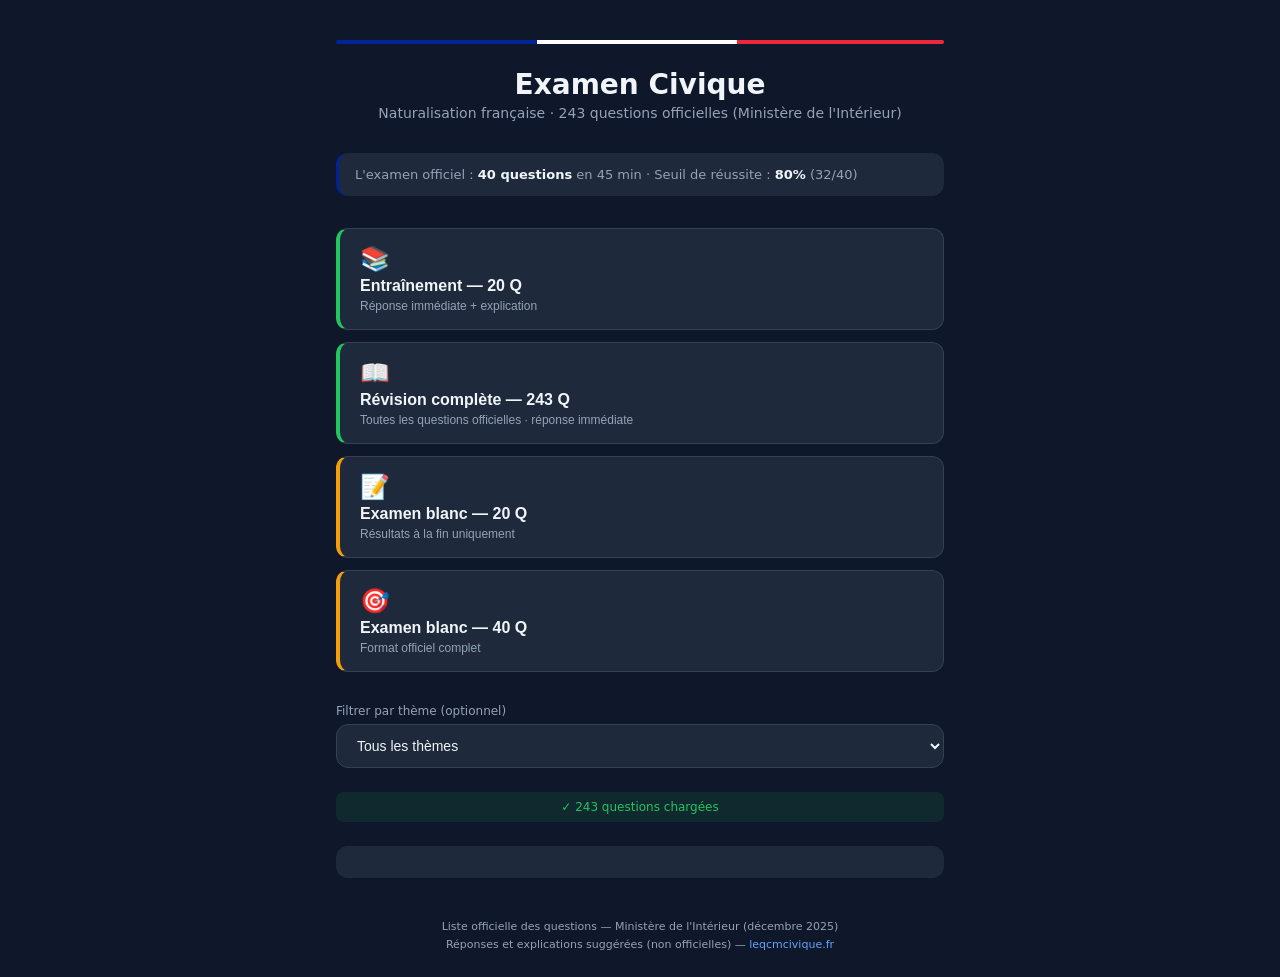
==== commit a934599a: "Use official Ministry question list from December 2025 PDF. Replace the extended question bank with " ====
--- a/index.html
+++ b/index.html
@@ -19,7 +19,7 @@
       <header class="hero">
         <div class="tricolor-bar"></div>
         <h1>Examen Civique</h1>
-        <p class="subtitle">Naturalisation française · 258 questions officielles</p>
+        <p class="subtitle">Naturalisation française · 243 questions officielles (Ministère de l'Intérieur)</p>
       </header>
 
       <div class="info-card">
@@ -34,8 +34,8 @@
         </button>
         <button class="mode-btn training" data-mode="training-all">
           <span class="mode-icon">📖</span>
-          <span class="mode-title">Révision complète — 258 Q</span>
-          <span class="mode-desc">Toutes les questions · réponse immédiate</span>
+          <span class="mode-title">Révision complète — 243 Q</span>
+          <span class="mode-desc">Toutes les questions officielles · réponse immédiate</span>
         </button>
         <button class="mode-btn exam" data-mode="exam-20">
           <span class="mode-icon">📝</span>
@@ -60,8 +60,8 @@
       <div class="stats-summary" id="stats-summary"></div>
 
       <footer class="attribution">
-        Questions officielles — Ministère de l'Intérieur<br>
-        Réponses suggérées par <a href="https://leqcmcivique.fr" target="_blank" rel="noopener">leqcmcivique.fr</a>
+        Liste officielle des questions — Ministère de l'Intérieur (décembre 2025)<br>
+        Réponses et explications suggérées (non officielles) — <a href="https://leqcmcivique.fr" target="_blank" rel="noopener">leqcmcivique.fr</a>
       </footer>
     </section>
 
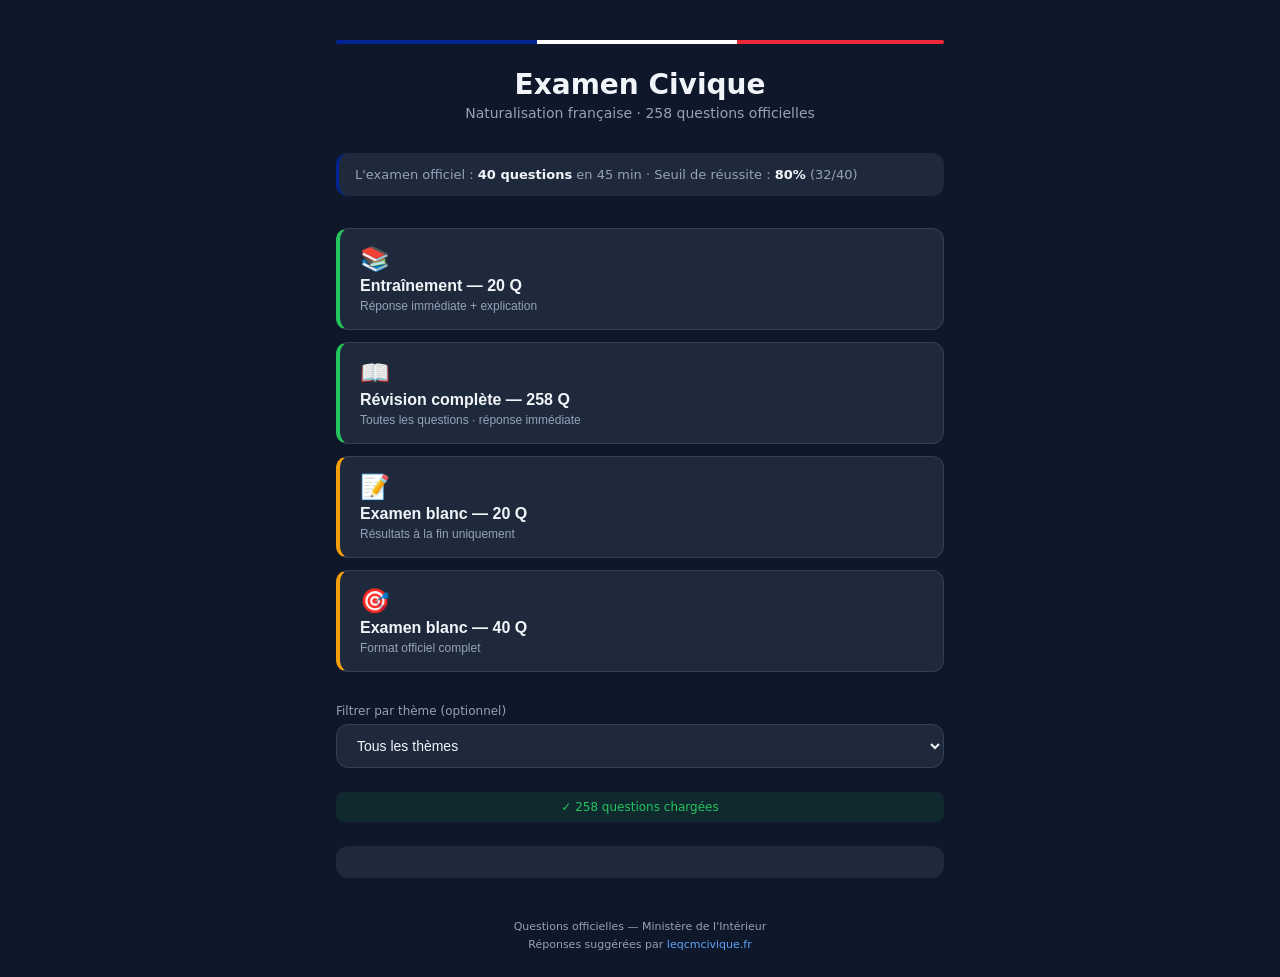
==== commit f7ca4445: "Revert "Use official Ministry question list from December 2025 PDF." This reverts commit a934599a15e" ====
--- a/index.html
+++ b/index.html
@@ -19,7 +19,7 @@
       <header class="hero">
         <div class="tricolor-bar"></div>
         <h1>Examen Civique</h1>
-        <p class="subtitle">Naturalisation française · 243 questions officielles (Ministère de l'Intérieur)</p>
+        <p class="subtitle">Naturalisation française · 258 questions officielles</p>
       </header>
 
       <div class="info-card">
@@ -34,8 +34,8 @@
         </button>
         <button class="mode-btn training" data-mode="training-all">
           <span class="mode-icon">📖</span>
-          <span class="mode-title">Révision complète — 243 Q</span>
-          <span class="mode-desc">Toutes les questions officielles · réponse immédiate</span>
+          <span class="mode-title">Révision complète — 258 Q</span>
+          <span class="mode-desc">Toutes les questions · réponse immédiate</span>
         </button>
         <button class="mode-btn exam" data-mode="exam-20">
           <span class="mode-icon">📝</span>
@@ -60,8 +60,8 @@
       <div class="stats-summary" id="stats-summary"></div>
 
       <footer class="attribution">
-        Liste officielle des questions — Ministère de l'Intérieur (décembre 2025)<br>
-        Réponses et explications suggérées (non officielles) — <a href="https://leqcmcivique.fr" target="_blank" rel="noopener">leqcmcivique.fr</a>
+        Questions officielles — Ministère de l'Intérieur<br>
+        Réponses suggérées par <a href="https://leqcmcivique.fr" target="_blank" rel="noopener">leqcmcivique.fr</a>
       </footer>
     </section>
 
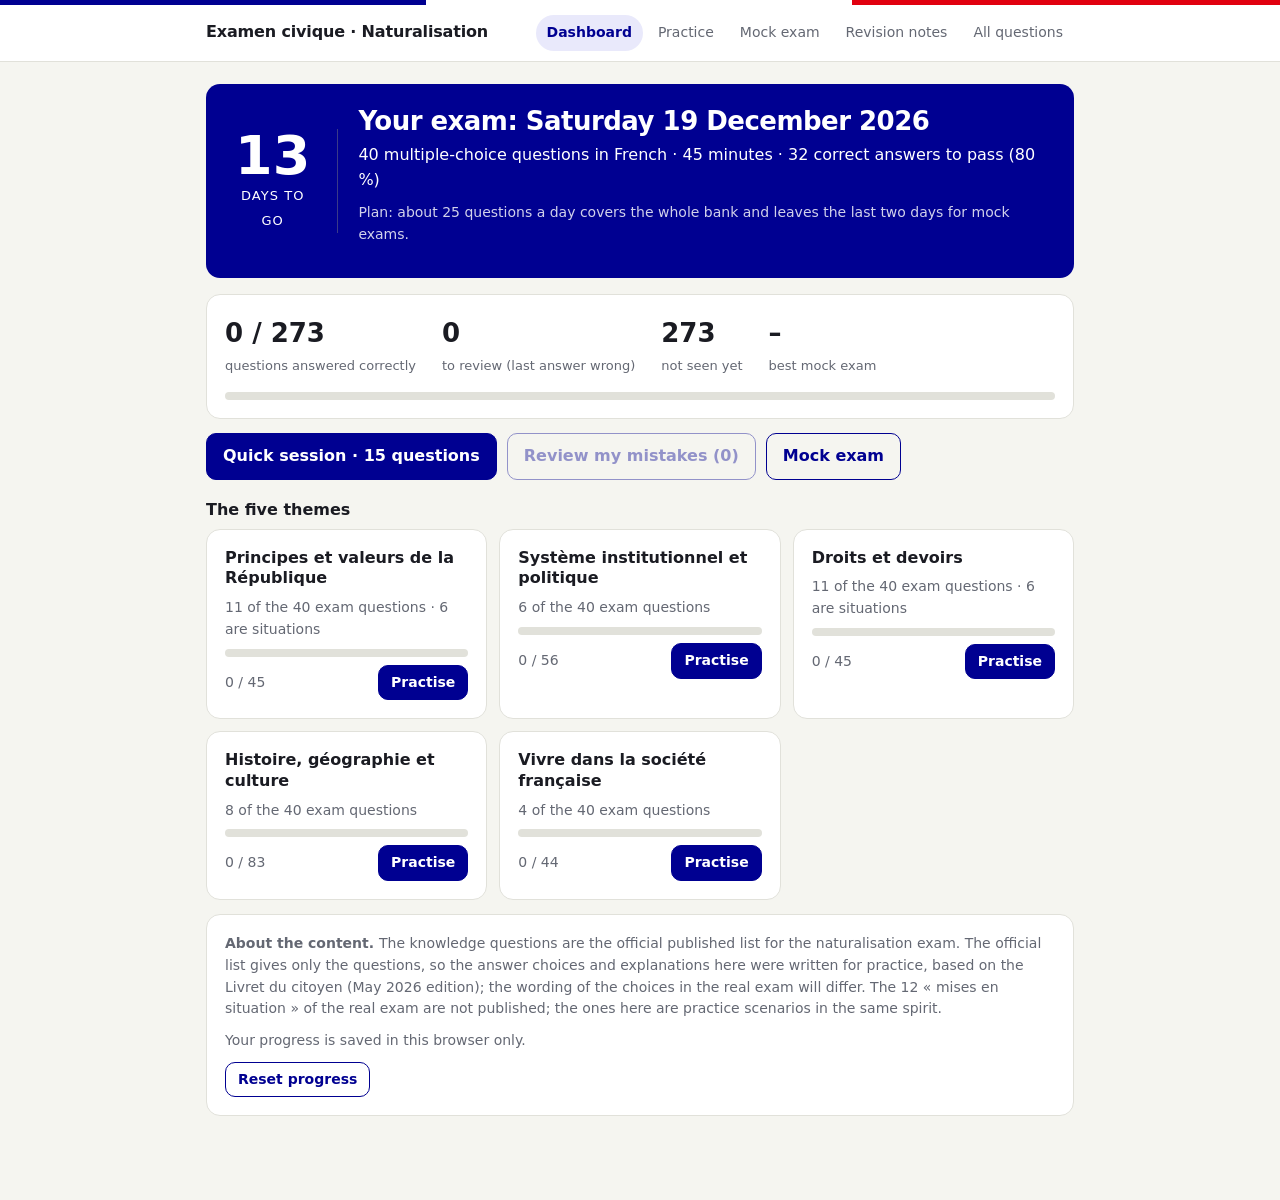
==== commit e4a5ffd9: "Make examen civique preparation page the homepage and remove old app." ====
--- a/index.html
+++ b/index.html
@@ -1,121 +1,603 @@
 <!DOCTYPE html>
 <html lang="fr">
 <head>
-  <meta charset="UTF-8">
-  <meta name="viewport" content="width=device-width, initial-scale=1.0, viewport-fit=cover">
-  <meta name="theme-color" content="#002395">
-  <meta name="description" content="Entraînement à l'examen civique français - Naturalisation 2026">
-  <meta name="apple-mobile-web-app-capable" content="yes">
-  <meta name="apple-mobile-web-app-status-bar-style" content="black-translucent">
-  <title>Examen Civique — Naturalisation</title>
-  <link rel="manifest" href="manifest.json">
-  <link rel="icon" href="icon-192.svg" type="image/svg+xml">
-  <link rel="apple-touch-icon" href="icon-192.svg">
-  <link rel="stylesheet" href="styles.css">
+<meta charset="utf-8">
+<meta name="viewport" content="width=device-width, initial-scale=1">
+<title>Examen civique – préparation naturalisation</title>
+<style>
+:root{--bg:#f5f5f0;--card:#fff;--ink:#1a1b22;--mute:#646873;--line:#e1e1da;--blue:#000091;--onblue:#fff;--soft:#e9e9fb;--red:#c9191e;--ok:#18753c;--oksoft:#dff3e6;--bad:#b3261e;--badsoft:#fde7e5;--r:14px}
+@media (prefers-color-scheme:dark){:root{--bg:#131419;--card:#1d1f27;--ink:#ececf1;--mute:#a1a5b0;--line:#31343f;--blue:#9a9eff;--onblue:#11122b;--soft:#272a4c;--red:#ff7b7b;--ok:#62d590;--oksoft:#163324;--bad:#ff8f86;--badsoft:#3c1d1b}}
+*{box-sizing:border-box}
+[hidden]{display:none!important}
+body{margin:0;background:var(--bg);color:var(--ink);font:16px/1.55 system-ui,-apple-system,"Segoe UI",Roboto,Helvetica,Arial,sans-serif}
+.flag{height:5px;background:linear-gradient(90deg,#000091 0 33.3%,#fff 33.3% 66.6%,#e1000f 66.6%)}
+header{position:sticky;top:0;z-index:5;background:var(--card);border-bottom:1px solid var(--line)}
+.bar-top{max-width:900px;margin:0 auto;padding:10px 16px;display:flex;gap:12px;align-items:center;flex-wrap:wrap}
+.brand{font-weight:700;letter-spacing:-.01em;margin-right:auto}
+nav{display:flex;gap:4px;flex-wrap:wrap}
+nav button{border:0;background:none;color:var(--mute);font:inherit;font-size:14px;padding:7px 11px;border-radius:999px;cursor:pointer}
+nav button:hover{color:var(--ink)}
+nav button.on{background:var(--soft);color:var(--blue);font-weight:600}
+main{max-width:900px;margin:0 auto;padding:22px 16px 70px}
+h1{font-size:26px;line-height:1.2;margin:0 0 6px;letter-spacing:-.02em}
+h2{font-size:19px;line-height:1.35;margin:0 0 14px}
+h3{font-size:16px;margin:18px 0 6px}
+p{margin:0 0 10px}
+.mute{color:var(--mute)}
+.small{font-size:14px}
+.card{background:var(--card);border:1px solid var(--line);border-radius:var(--r);padding:18px;margin:0 0 14px}
+.hero{display:flex;gap:20px;align-items:center;background:var(--blue);color:var(--onblue);border-radius:var(--r);padding:22px;margin-bottom:16px}
+.hero .mute{color:inherit;opacity:.82}
+.count{text-align:center;min-width:104px;border-right:1px solid rgba(128,128,128,.45);padding-right:20px}
+.count b{display:block;font-size:54px;line-height:1;font-variant-numeric:tabular-nums}
+.count span{font-size:13px;text-transform:uppercase;letter-spacing:.08em}
+.grid{display:grid;grid-template-columns:repeat(auto-fill,minmax(250px,1fr));gap:12px;margin-bottom:14px}
+.grid .card{margin:0;display:flex;flex-direction:column;gap:8px}
+.grid .card b{line-height:1.3}
+.bar{height:8px;background:var(--line);border-radius:99px;overflow:hidden}
+.bar i{display:block;height:100%;background:var(--ok);border-radius:99px;transition:width .3s}
+.row{display:flex;gap:10px;flex-wrap:wrap;align-items:center;margin:0 0 14px}
+.row.spread{justify-content:space-between}
+.btn{border:1px solid var(--blue);background:var(--blue);color:var(--onblue);font:inherit;font-weight:600;padding:10px 16px;border-radius:10px;cursor:pointer}
+.btn.ghost{background:none;color:var(--blue)}
+.btn.sm{padding:6px 12px;font-size:14px}
+.btn:disabled{opacity:.4;cursor:default}
+.btn:focus-visible,.opt:focus-visible,nav button:focus-visible,.dot:focus-visible{outline:3px solid var(--red);outline-offset:2px}
+.stats{display:flex;gap:26px;flex-wrap:wrap}
+.stats div b{display:block;font-size:26px;font-variant-numeric:tabular-nums}
+.stats div span{font-size:13px;color:var(--mute)}
+.tag{font-size:12.5px;text-transform:uppercase;letter-spacing:.07em;color:var(--mute);margin-bottom:8px}
+.opts{display:grid;gap:9px}
+.opt{display:flex;gap:12px;align-items:flex-start;text-align:left;width:100%;border:1.5px solid var(--line);background:var(--card);color:var(--ink);font:inherit;padding:12px 14px;border-radius:11px;cursor:pointer}
+.opt:hover:not(:disabled){border-color:var(--blue)}
+.opt .k{flex:none;width:26px;height:26px;border-radius:50%;background:var(--soft);color:var(--blue);font-weight:700;font-size:13px;display:grid;place-items:center}
+.opt.sel{border-color:var(--blue);background:var(--soft)}
+.opt.ok{border-color:var(--ok);background:var(--oksoft)}
+.opt.bad{border-color:var(--bad);background:var(--badsoft)}
+.opt:disabled{cursor:default}
+.fb{margin-top:14px;padding:12px 14px;border-radius:11px;font-size:15px}
+.fb.good{background:var(--oksoft)}
+.fb.wrong{background:var(--badsoft)}
+.prog{display:flex;gap:12px;align-items:center;margin-bottom:12px;font-size:14px;color:var(--mute)}
+.prog .bar{flex:1}
+.controls{display:flex;gap:12px;flex-wrap:wrap;align-items:end}
+.controls label{display:grid;gap:4px;font-size:13px;color:var(--mute)}
+select,input[type=search]{font:inherit;padding:9px 10px;border-radius:9px;border:1px solid var(--line);background:var(--card);color:var(--ink);max-width:100%}
+.examtop{position:sticky;top:58px;z-index:4;display:flex;gap:12px;align-items:center;justify-content:space-between;background:var(--bg);padding:8px 0;margin-bottom:6px}
+.clock{font-size:22px;font-variant-numeric:tabular-nums}
+.clock.low{color:var(--bad)}
+.pal{display:flex;flex-wrap:wrap;gap:6px;margin-top:6px}
+.dot{width:34px;height:34px;border-radius:9px;border:1px solid var(--line);background:var(--card);color:var(--mute);font:inherit;font-size:13px;cursor:pointer}
+.dot.done{background:var(--soft);color:var(--blue);border-color:transparent;font-weight:600}
+.dot.cur{border:2px solid var(--blue)}
+.big{font-size:56px;font-weight:800;line-height:1;font-variant-numeric:tabular-nums}
+.pass{color:var(--ok)}.fail{color:var(--bad)}
+table{border-collapse:collapse;width:100%;font-size:15px}
+td,th{padding:7px 8px;border-bottom:1px solid var(--line);text-align:left}
+td:last-child,th:last-child{text-align:right;font-variant-numeric:tabular-nums}
+details{border-bottom:1px solid var(--line)}
+details summary{cursor:pointer;padding:10px 2px;list-style-position:outside}
+details .ans{padding:0 2px 12px 18px}
+details .ans b{color:var(--ok)}
+.notes details{border:1px solid var(--line);border-radius:var(--r);background:var(--card);margin-bottom:10px;padding:0 18px}
+.notes summary{font-weight:700;font-size:17px;padding:14px 0}
+.notes ul{margin:0 0 12px;padding-left:20px}
+.notes li{margin-bottom:4px}
+.pill{display:inline-block;width:9px;height:9px;border-radius:50%;margin-right:8px;background:var(--line)}
+.pill.g{background:var(--ok)}.pill.r{background:var(--bad)}
+@media (max-width:560px){.hero{flex-direction:column;align-items:flex-start}.count{border:0;padding:0;text-align:left}.examtop{top:96px}h1{font-size:22px}}
+</style>
 </head>
 <body>
-  <div id="app">
-    <section id="screen-home" class="screen active">
-      <header class="hero">
-        <div class="tricolor-bar"></div>
-        <h1>Examen Civique</h1>
-        <p class="subtitle">Naturalisation française · 258 questions officielles</p>
-      </header>
-
-      <div class="info-card">
-        <p>L'examen officiel : <strong>40 questions</strong> en 45 min · Seuil de réussite : <strong>80%</strong> (32/40)</p>
-      </div>
-
-      <div class="mode-grid">
-        <button class="mode-btn training" data-mode="training">
-          <span class="mode-icon">📚</span>
-          <span class="mode-title">Entraînement — 20 Q</span>
-          <span class="mode-desc">Réponse immédiate + explication</span>
-        </button>
-        <button class="mode-btn training" data-mode="training-all">
-          <span class="mode-icon">📖</span>
-          <span class="mode-title">Révision complète — 258 Q</span>
-          <span class="mode-desc">Toutes les questions · réponse immédiate</span>
-        </button>
-        <button class="mode-btn exam" data-mode="exam-20">
-          <span class="mode-icon">📝</span>
-          <span class="mode-title">Examen blanc — 20 Q</span>
-          <span class="mode-desc">Résultats à la fin uniquement</span>
-        </button>
-        <button class="mode-btn exam" data-mode="exam-40">
-          <span class="mode-icon">🎯</span>
-          <span class="mode-title">Examen blanc — 40 Q</span>
-          <span class="mode-desc">Format officiel complet</span>
-        </button>
-      </div>
-
-      <div class="theme-filter">
-        <label for="theme-select">Filtrer par thème (optionnel)</label>
-        <select id="theme-select">
-          <option value="">Tous les thèmes</option>
-        </select>
-      </div>
-
-      <p class="offline-status online" id="offline-status">Chargement…</p>
-      <div class="stats-summary" id="stats-summary"></div>
-
-      <footer class="attribution">
-        Questions officielles — Ministère de l'Intérieur<br>
-        Réponses suggérées par <a href="https://leqcmcivique.fr" target="_blank" rel="noopener">leqcmcivique.fr</a>
-      </footer>
-    </section>
-
-    <section id="screen-quiz" class="screen">
-      <header class="quiz-header">
-        <button id="btn-quit" class="btn-icon" aria-label="Quitter">✕</button>
-        <div class="progress-wrap">
-          <div class="progress-bar" id="progress-bar"></div>
-        </div>
-        <span class="progress-text" id="progress-text">1 / 20</span>
-      </header>
-
-      <div class="quiz-body">
-        <span class="theme-badge" id="theme-badge"></span>
-        <h2 class="question-text" id="question-text"></h2>
-        <div class="options" id="options"></div>
-        <div class="feedback hidden" id="feedback">
-          <div class="feedback-header" id="feedback-header"></div>
-          <p class="explanation" id="explanation"></p>
-        </div>
-      </div>
-
-      <footer class="quiz-footer">
-        <button id="btn-next" class="btn-primary hidden">Question suivante</button>
-        <button id="btn-finish" class="btn-primary hidden">Voir les résultats</button>
-      </footer>
-    </section>
-
-    <section id="screen-results" class="screen">
-      <header class="results-header">
-        <div class="score-circle" id="score-circle">
-          <span class="score-value" id="score-value">0%</span>
-          <span class="score-label" id="score-label"></span>
-        </div>
-        <h2 id="results-title">Résultats</h2>
-        <p id="results-subtitle"></p>
-      </header>
-
-      <div class="stats-grid" id="stats-grid"></div>
-      <div class="theme-breakdown" id="theme-breakdown"></div>
-
-      <div class="review-section" id="review-section">
-        <h3>Correction détaillée</h3>
-        <div id="review-list"></div>
-      </div>
-
-      <footer class="results-footer">
-        <button id="btn-retry" class="btn-secondary">Recommencer</button>
-        <button id="btn-home" class="btn-primary">Menu principal</button>
-      </footer>
-    </section>
-  </div>
-
-  <script src="questions_data.js"></script>
-  <script src="app.js"></script>
+<div class="flag"></div>
+<header><div class="bar-top">
+<div class="brand">Examen civique · Naturalisation</div>
+<nav>
+<button data-v="home">Dashboard</button>
+<button data-v="practice">Practice</button>
+<button data-v="exam">Mock exam</button>
+<button data-v="notes">Revision notes</button>
+<button data-v="list">All questions</button>
+</nav>
+</div></header>
+<main id="app"></main>
+<noscript><p style="padding:20px">This page needs JavaScript. Open it in Chrome, Edge, Firefox or Safari.</p></noscript>
+
+<script id="data">
+/* Each entry: [question, [correct answer, wrong, wrong, wrong], explanation] */
+const T={P:"Principes et valeurs de la République",S:"Système institutionnel et politique",D:"Droits et devoirs",H:"Histoire, géographie et culture",V:"Vivre dans la société française"};
+const MIX={P:[5,6],S:[6,0],D:[5,6],H:[8,0],V:[4,0]};
+const Q={
+P:[
+["Complétez les paroles de la Marseillaise : « Allons enfants de la Patrie… »",["Le jour de gloire est arrivé","Formez vos bataillons","Marchons vers la liberté","La victoire est à nous"],"Premier couplet de l'hymne national, écrit par Rouget de Lisle en 1792."],
+["Dans le cadre d'un entretien d'embauche, que peut-on demander au candidat ?",["Ses diplômes et ses qualifications","Sa religion","Ses opinions politiques","Son orientation sexuelle"],"Une décision d'embauche doit reposer sur des raisons professionnelles. L'employeur peut vérifier les diplômes requis pour le poste."],
+["Déclarer ses revenus aux services fiscaux est :",["Obligatoire chaque année","Facultatif","Réservé aux citoyens français","Obligatoire seulement pour les salariés"],"Toute personne majeure résidant en France doit déclarer ses revenus chaque année."],
+["En France, les impôts permettent de financer les dépenses publiques. Quelle proposition est correcte ?",["Tous les habitants y contribuent selon leurs moyens","Seuls les citoyens français paient des impôts","Tout le monde paie exactement le même montant","Payer ses impôts est un choix personnel"],"Article 13 de la DDHC : une contribution commune, répartie selon les facultés de chacun. Elle concerne tous les résidents."],
+["La liberté d'association est :",["Un droit reconnu par la loi du 1er juillet 1901","Réservée aux citoyens français","Soumise à l'autorisation du préfet","Interdite aux étrangers"],"Une association qui ne respecte pas les principes républicains peut toutefois être dissoute par l'État."],
+["La liberté d'expression sur les réseaux sociaux en France est :",["Protégée par la loi, mais les contenus qui incitent à la haine ou à la violence sont interdits","Totale et sans aucune limite","Interdite aux moins de 18 ans","Réservée aux journalistes"],""],
+["Lequel de ces prénoms évoque un symbole de la République ?",["Marianne","Jeanne","Louise","Geneviève"],"Marianne est la représentation symbolique de la République."],
+["Lequel de ces symboles représente la République française ?",["Le drapeau tricolore","La fleur de lys","La couronne royale","L'aigle impérial"],"Bleu, blanc, rouge : drapeau officiel depuis 1794."],
+["Où peut-on voir la devise de la République ?",["Sur le fronton des bâtiments publics (mairies, préfectures…)","Uniquement dans les musées","Sur les panneaux de signalisation routière","Uniquement sur les monuments aux morts"],""],
+["Lesquels sont des symboles officiels de la République française ?",["Le drapeau tricolore et la Marseillaise","La fleur de lys et la couronne","La tour Eiffel et la baguette","L'aigle et l'abeille"],"Symboles : drapeau tricolore, Marseillaise, devise, 14 juillet, Marianne. Le coq est un symbole national reconnu, mais sans statut officiel."],
+["Peut-on brûler publiquement un drapeau français ?",["Non, l'outrage au drapeau tricolore est puni par la loi","Oui, c'est la liberté d'expression","Oui, mais seulement le 14 juillet","Oui, avec l'autorisation du maire"],"Le Code pénal sanctionne l'outrage au drapeau ou à l'hymne national."],
+["Quand la sécurité sociale a-t-elle été établie en France ?",["En 1945","En 1905","En 1936","En 1958"],"Créée à la Libération, au nom de la solidarité nationale."],
+["Que commémore la fête nationale ?",["La prise de la Bastille (14 juillet 1789) et la fête de la Fédération (14 juillet 1790)","La fin de la Seconde Guerre mondiale","L'armistice de 1918","La naissance de la Ve République"],"Le 14 juillet est la fête nationale depuis 1880."],
+["Que porte Marianne sur la tête ?",["Un bonnet phrygien","Une couronne","Un casque","Un béret"],"Le bonnet phrygien est un symbole de la liberté."],
+["Que signifie le mot « fraternité » dans la devise française ?",["La solidarité entre tous, en voyant en l'autre un semblable malgré les différences","Le lien entre les membres d'une même famille uniquement","L'obligation d'avoir la même religion","L'entraide réservée aux personnes de même origine"],"La fraternité républicaine est civique : elle ne repose ni sur l'origine ni sur la religion."],
+["Quel symbole de la République peut-on voir sur les maillots de l'équipe de France de football ?",["Le coq","Marianne","La fleur de lys","La tour Eiffel"],"Le coq représente la fierté, le courage et la vigilance."],
+["Quelle est la devise de la République française ?",["Liberté, Égalité, Fraternité","Unie dans la diversité","Travail, Famille, Patrie","Paix, Justice, Liberté"],"« Unie dans la diversité » est la devise de l'Union européenne."],
+["Qu'est-ce que la liberté d'association ?",["Le droit de créer une association ou d'en rejoindre une","L'obligation d'adhérer à une association","Le droit de créer une entreprise sans la déclarer","Le droit de ne pas respecter les lois de la République"],"Loi du 1er juillet 1901."],
+["Qu'est-ce qu'une liberté ?",["Pouvoir faire tout ce qui ne nuit pas à autrui, dans les limites fixées par la loi","Pouvoir faire tout ce que l'on veut, sans aucune limite","Un droit réservé aux citoyens français","Une autorisation accordée par le maire"],"Article 4 de la Déclaration des droits de l'homme et du citoyen de 1789."],
+["Selon la Constitution, la France est une République…",["indivisible, laïque, démocratique et sociale","fédérale, laïque et libérale","indivisible, chrétienne et sociale","monarchique, démocratique et sociale"],"Article 1er de la Constitution du 4 octobre 1958."],
+["Sur quel document peut-on voir Marianne ?",["Les documents officiels de l'administration française et les timbres","Les billets en euros","Les cartes bancaires","Les tickets de métro"],"Sa statue est aussi placée dans les mairies."],
+["Une des valeurs de la devise républicaine est l'Égalité. Qu'est-ce que cela signifie ?",["Tous les citoyens ont les mêmes droits, quels que soient leur sexe, leur origine ou leur religion","Tout le monde doit gagner le même salaire","Tout le monde doit avoir les mêmes opinions","Seuls les citoyens nés en France ont les mêmes droits"],"La loi est la même pour tous. Les discriminations sont punies par la loi."],
+["Une personne peut-elle changer librement de religion en France ?",["Oui, la liberté de conscience le garantit","Non, c'est interdit","Oui, mais seulement avec l'accord de sa famille","Oui, mais une seule fois dans sa vie"],"Chacun est libre de croire, de ne pas croire, de changer de religion ou de ne plus en avoir."],
+["Selon le principe de laïcité, que signifie la neutralité de l'État ?",["L'État ne soutient aucune religion et traite tous les citoyens de la même manière","L'État interdit toutes les religions","L'État choisit une religion officielle","L'État finance toutes les religions de façon égale"],""],
+["Que peut faire un usager du service public dans une mairie ?",["Porter un signe d'appartenance religieuse, en respectant les règles du service","Exiger que le service s'adapte à sa religion","Exiger d'être reçu par un agent de la même religion que lui","Refuser d'être reçu par une femme"],"La neutralité s'impose aux agents, pas aux usagers. Mais on ne peut pas exiger une adaptation du service au nom d'une religion."],
+["En France, il est possible pour l'État de financer :",["La restauration d'un monument religieux classé au patrimoine","La construction d'un nouveau lieu de culte","Le salaire des responsables religieux","Les cérémonies religieuses"],"Exception historique : en Alsace et en Moselle, l'État a des accords particuliers avec certaines religions."],
+["En quelle année la loi de séparation des Églises et de l'État a-t-elle été votée ?",["1905","1789","1881","1958"],"Loi du 9 décembre 1905."],
+["Que dit la loi de 1905 ?",["Elle sépare les Églises et l'État","Elle rend l'école gratuite","Elle crée la Sécurité sociale","Elle donne le droit de vote aux femmes"],"La République garantit le libre exercice des cultes mais n'en reconnaît, n'en salarie et n'en subventionne aucun."],
+["Que garantit le principe de laïcité ?",["La liberté de conscience et le libre exercice des cultes","L'interdiction de pratiquer une religion","Une religion officielle pour tous","Le financement des lieux de culte par l'État"],""],
+["Quel jour célèbre-t-on officiellement la laïcité en France ?",["Le 9 décembre","Le 14 juillet","Le 8 mai","Le 1er mai"],"Date anniversaire de la loi du 9 décembre 1905."],
+["Quel symbole religieux peut être porté dans une école publique dans le respect de la laïcité ?",["Un signe discret, comme un petit pendentif","Un voile","Une kippa","Une grande croix"],"Loi du 15 mars 2004 : les signes ostensibles sont interdits aux élèves, les signes discrets sont autorisés."],
+["Quel terme désigne précisément la haine ou les préjugés contre les Juifs ?",["L'antisémitisme","Le sexisme","L'homophobie","La xénophobie"],""],
+["Quel texte est considéré comme le texte fondateur de la laïcité ?",["La loi du 9 décembre 1905","Le Code civil de 1804","L'édit de Nantes de 1598","La loi du 1er juillet 1901"],""],
+["Quelle institution française doit rester neutre en matière de religion ?",["L'État et ses services publics","Les entreprises privées","Les associations","Les familles"],"L'État, les collectivités territoriales et les services publics sont neutres vis-à-vis des religions."],
+["Qu'est-ce que la laïcité ?",["Un principe qui garantit la liberté de conscience et impose la neutralité de l'État","L'interdiction des religions dans l'espace public","L'obligation de ne pas croire en Dieu","La reconnaissance d'une religion d'État"],""],
+["À l'école, la charte de la laïcité permet de :",["Faire connaître à tous (personnels, élèves, parents) les règles de la laïcité à l'école","Choisir la religion enseignée aux élèves","Dispenser un élève d'un cours pour motif religieux","Interdire aux élèves d'avoir une religion"],"On ne peut pas refuser un enseignement ou une règle de l'école en raison de sa religion."],
+["Qui doit respecter et veiller à la neutralité religieuse dans les services publics ?",["Les agents publics","Les usagers","Les responsables religieux","Les associations de quartier"],"Les agents publics ne peuvent pas porter de signes religieux ni montrer leurs opinions pendant leur travail."],
+["Une personne déclare ne croire en aucun dieu. On peut dire :",["Elle est athée","Elle est agnostique","Elle est laïque","Elle est croyante"],"Athée : ne croit en aucune religion. Agnostique : sceptique vis-à-vis de la religion."]
+],
+S:[
+["Comment est désigné le Premier ministre ?",["Il est nommé par le Président de la République","Il est élu par les citoyens","Il est élu par les maires","Il est tiré au sort parmi les députés"],""],
+["Qui peut se présenter aux élections présidentielles ?",["Un citoyen français qui a obtenu 500 parrainages d'élus","Tout résident en France depuis dix ans","Uniquement un député ou un sénateur","Uniquement un ancien ministre"],""],
+["À qui appartient la souveraineté nationale ?",["Au peuple","Au Président de la République","Au Parlement","Au Gouvernement"],"Article 3 de la Constitution : le peuple l'exerce par ses représentants et par la voie du référendum."],
+["Qui est élu lors des élections municipales ?",["Les conseillers municipaux","Les députés","Les sénateurs","Les préfets"],"Le conseil municipal élit ensuite le maire."],
+["L'inscription sur les listes électorales est :",["Nécessaire pour pouvoir voter","Payante","Réservée aux personnes de plus de 21 ans","Possible uniquement le jour du vote"],"Elle se fait sur internet ou à la mairie de son lieu de résidence."],
+["Quelle condition est nécessaire pour voter aux élections présidentielles ?",["Avoir la nationalité française","Résider en France depuis cinq ans","Payer des impôts","Avoir un emploi"],"Il faut aussi être majeur, inscrit sur les listes électorales et ne pas être privé de ses droits civiques."],
+["Quelle condition faut-il remplir pour être candidat aux élections municipales ?",["Être français ou citoyen d'un État de l'Union européenne","Être né dans la commune","Avoir au moins 30 ans","Être propriétaire de son logement"],""],
+["Parmi ces autorités, laquelle est élue ?",["Le maire","Le préfet","Le Premier ministre","Le juge"],"Le préfet et le Premier ministre sont nommés."],
+["Quelles sont les fonctions du maire ?",["Gérer la commune avec le conseil municipal, tenir l'état civil et célébrer les mariages","Voter les lois au Parlement","Juger les délits commis dans la commune","Nommer le préfet du département"],""],
+["Une personne, n'ayant pas d'accès à internet, veut s'inscrire sur les listes électorales pour pouvoir voter aux prochaines élections politiques. Où peut-elle s'inscrire ?",["À la mairie de son lieu de résidence","Au commissariat de police","À la préfecture de région","Au tribunal"],""],
+["À quel âge peut-on devenir électeur ?",["18 ans","16 ans","21 ans","25 ans"],"La majorité est passée de 21 à 18 ans en 1974."],
+["En France, est-ce obligatoire de voter ?",["Non, mais c'est un devoir civique","Oui, sous peine d'amende","Oui, sous peine de prison","Oui, mais seulement à l'élection présidentielle"],""],
+["A-t-on le droit de ne pas respecter une loi ?",["Non, la loi s'impose à tous","Oui, si on n'est pas d'accord avec elle","Oui, si on n'a pas voté","Oui, si on est étranger"],""],
+["Comment sont désignés les députés ?",["Ils sont élus au suffrage universel direct","Ils sont nommés par le Président","Ils sont élus par les maires","Ils sont nommés par le Premier ministre"],"577 députés, élus pour cinq ans aux élections législatives."],
+["Qui vote les lois ?",["Le Parlement (Assemblée nationale et Sénat)","Le Président de la République","Le Conseil constitutionnel","Les préfets"],""],
+["La séparation des pouvoirs est un principe fondamental. Quels sont les trois pouvoirs concernés ?",["Législatif, exécutif et judiciaire","Politique, religieux et militaire","National, régional et communal","Économique, social et culturel"],""],
+["Qu'est-ce que l'État de droit ?",["Un système dans lequel la loi doit être respectée par tous, y compris par l'État","Un système dans lequel l'État décide sans contrôle","Un pays sans Constitution","Un État dirigé par les juges"],""],
+["Quelles sont les durées du mandat du conseil municipal et du maire ?",["6 ans","4 ans","5 ans","7 ans"],""],
+["Qui est élu lors des élections législatives ?",["Les députés","Les sénateurs","Les maires","Le Président de la République"],""],
+["Quelle est la durée du mandat du Président de la République française ?",["5 ans","4 ans","6 ans","7 ans"],"Renouvelable une fois."],
+["Quelle est la durée du mandat des députés ?",["5 ans","4 ans","6 ans","9 ans"],""],
+["Quelle est la durée du mandat des sénateurs ?",["6 ans","5 ans","7 ans","9 ans"],"348 sénateurs, élus au suffrage universel indirect."],
+["Qui dirige l'action du gouvernement ?",["Le Premier ministre","Le président du Sénat","Le préfet","Le président de l'Assemblée nationale"],""],
+["En France, est-ce possible d'adhérer à un parti politique ?",["Oui, librement et sans condition","Non, c'est interdit","Oui, mais seulement pour les citoyens français","Oui, avec l'autorisation de son employeur"],""],
+["Qui sanctionne l'auteur d'un vol ?",["La justice (le juge)","Le maire","La victime","Le préfet"],"Le vol est un délit, jugé par le tribunal correctionnel."],
+["Qui gère les collèges publics ?",["Le département","La commune","La région","L'Union européenne"],"Communes : écoles primaires. Départements : collèges. Régions : lycées."],
+["Qui gère les écoles primaires et maternelles publiques ?",["La commune","Le département","La région","La préfecture"],""],
+["Comment sont désignés les maires ?",["Ils sont élus par le conseil municipal","Ils sont nommés par le préfet","Ils sont nommés par le Président","Ils sont tirés au sort"],""],
+["Quelle collectivité territoriale est responsable des transports régionaux ?",["La région","La commune","Le département","La préfecture"],""],
+["Quelle est l'une des voies possibles pour modifier la Constitution ?",["Le référendum","Un arrêté du maire","Une décision du préfet","Un décret du Premier ministre"],"L'autre voie est le vote du Parlement réuni en Congrès."],
+["Qui assure l'intérim du président de la République en cas de décès ?",["Le président du Sénat","Le Premier ministre","Le président de l'Assemblée nationale","Le ministre de l'Intérieur"],"Jusqu'à l'élection présidentielle organisée en urgence. Georges Pompidou est le seul président de la Ve République décédé en cours de mandat."],
+["Quel est le rôle du Conseil constitutionnel ?",["Vérifier que les lois sont conformes à la Constitution","Voter les lois","Diriger le Gouvernement","Juger les litiges entre voisins"],"Il contrôle aussi la régularité des élections nationales."],
+["Quelle condition est obligatoire pour se présenter à l'élection présidentielle ?",["Obtenir 500 parrainages d'élus","Avoir été ministre","Être membre d'un parti politique","Avoir plus de 50 ans"],""],
+["Combien y a-t-il de départements en France ?",["101","13","96","150"],"96 en métropole et 5 en outre-mer."],
+["Comment est organisé le découpage administratif de la France ?",["En communes, départements et régions","En provinces et cantons","En États fédérés","En duchés et comtés"],"S'y ajoutent les collectivités d'outre-mer."],
+["Qui représente l'État dans un département ?",["Le préfet","Le maire","Le député","Le président du conseil départemental"],""],
+["Quel est le rôle du Président de la République ?",["Chef de l'État et des armées, il nomme le Premier ministre","Il vote les lois","Il juge les crimes les plus graves","Il dirige le conseil municipal de Paris"],""],
+["Quel est le rôle du Premier ministre ?",["Diriger l'action du Gouvernement","Présider le Sénat","Contrôler la conformité des lois à la Constitution","Représenter l'État dans chaque département"],""],
+["Quel est le rôle du Défenseur des droits ?",["Défendre les personnes en cas de litige avec une administration, de discrimination ou d'atteinte aux droits","Défendre l'État devant les tribunaux","Commander les forces armées","Voter le budget de l'État"],"Autorité administrative indépendante créée en 2011."],
+["En quelle année la citoyenneté européenne a-t-elle été créée ?",["1992","1957","2002","2013"],"Par le traité de Maastricht."],
+["Quel est le dernier État à avoir intégré l'Union européenne en 2013 ?",["La Croatie","La Roumanie","La Pologne","La Grèce"],""],
+["Qui a composé l'hymne de l'Union européenne ?",["Ludwig van Beethoven","Claude Debussy","Wolfgang Amadeus Mozart","Rouget de Lisle"],"L'Ode à la joie, extraite de la Neuvième symphonie."],
+["Quand est célébrée la journée de l'Europe ?",["Le 9 mai","Le 8 mai","Le 14 juillet","Le 9 décembre"],"En souvenir de la déclaration de Robert Schuman du 9 mai 1950."],
+["Où est le siège de la Banque centrale européenne ?",["À Francfort","À Bruxelles","À Strasbourg","À Paris"],""],
+["Où est le siège de la Commission européenne ?",["À Bruxelles","À Strasbourg","À Francfort","À Luxembourg"],""],
+["Qui siège au Parlement européen ?",["Les députés européens","Les chefs d'État","Les préfets","Les juges européens"],""],
+["Les citoyens de l'Union européenne peuvent-ils voter aux élections locales dans un autre État de l'Union ?",["Oui, dans le pays de l'Union où ils sont installés","Non, jamais","Oui, mais seulement après dix ans de résidence","Oui, mais seulement à l'élection présidentielle"],"En France : élections municipales et européennes."],
+["Combien d'États font partie de l'Union européenne au 1er janvier 2025 ?",["27","12","25","28"],"28 avant le départ du Royaume-Uni."],
+["En quelle année le traité de Maastricht, qui marque la fondation de l'Union européenne, a-t-il été signé ?",["1992","1951","1957","2002"],""],
+["Quel traité concerne la construction de l'Union européenne ?",["Le traité de Maastricht","Le traité de Versailles","L'édit de Nantes","Le traité de Tordesillas"],"Le traité de Rome (1957) a créé la Communauté économique européenne."],
+["Quel État a quitté l'Union européenne en 2020 ?",["Le Royaume-Uni","L'Irlande","La Grèce","La Suède"],"C'est le Brexit."],
+["Quelle est la devise de l'Union européenne ?",["Unie dans la diversité","Liberté, Égalité, Fraternité","Un pour tous, tous pour un","Paix et prospérité"],""],
+["Quel est l'hymne de l'Union européenne ?",["L'Ode à la joie","La Marseillaise","Le Chant des partisans","Le Boléro"],""],
+["De quoi est composé le drapeau européen ?",["12 étoiles sur fond bleu","27 étoiles sur fond bleu","Trois bandes bleu, blanc, rouge","Un cercle doré sur fond blanc"],"Le nombre d'étoiles ne dépend pas du nombre de pays membres."],
+["Qui élit les députés européens ?",["Les citoyens européens","Les chefs d'État","Les députés nationaux","La Commission européenne"],"Tous les cinq ans, au suffrage universel direct."],
+["Où est le siège du Parlement européen ?",["À Strasbourg","À Bruxelles","À Francfort","À Genève"],""]
+],
+D:[
+["À quoi sert le droit de grève ?",["À défendre les intérêts professionnels des salariés","À obtenir des jours de congé supplémentaires","À changer d'employeur","À refuser de payer ses impôts"],""],
+["Au nom de quoi l'État justifie-t-il la restriction des droits ?",["La protection de l'ordre public","L'intérêt du parti au pouvoir","La religion majoritaire","Les traditions locales"],"Exemple : une manifestation peut être encadrée ou interdite en cas de risque de violences, sous le contrôle du juge."],
+["Laquelle de ces citations est inscrite dans la Déclaration des droits de l'homme et du citoyen de 1789 ?",["« Les hommes naissent et demeurent libres et égaux en droits »","« Liberté, Égalité, Fraternité »","« Gouvernement du peuple, par le peuple et pour le peuple »","« Unie dans la diversité »"],"Article 1er de la DDHC."],
+["L'article 4 de la Déclaration des droits de l'homme et du citoyen affirme que « la liberté consiste à pouvoir faire tout ce qui ne nuit pas à autrui ». Qu'est-ce que cela signifie ?",["On peut faire tout ce qui ne gêne pas les autres, dans les limites fixées par la loi","On peut faire tout ce que l'on veut","Seuls les citoyens français sont libres","La liberté est limitée par la religion"],""],
+["Que dit l'article 1er de la Constitution française ?",["La France est une République indivisible, laïque, démocratique et sociale","La France est une monarchie constitutionnelle","La langue de la République est le français","Le Président est élu pour cinq ans"],""],
+["Que garantit la liberté de la presse ?",["Les journalistes peuvent informer librement le public et exprimer leur opinion","Les journaux sont gratuits","Les journalistes peuvent publier des propos diffamatoires","L'État choisit les informations publiées"],"Elle est encadrée par la loi : pas de diffamation, pas d'incitation à commettre des crimes."],
+["Que permet la liberté de circulation ?",["Circuler librement sur le territoire français et dans l'Union européenne","Conduire sans permis","Entrer dans n'importe quel pays du monde sans visa","Voyager gratuitement en train"],"Aussi appelée liberté d'aller et venir."],
+["Que signifie être citoyen d'un État ?",["Avoir la nationalité de cet État, avec des droits et des devoirs","Habiter dans cet État depuis un an","Parler la langue de cet État","Travailler dans cet État"],""],
+["Que sont les droits fondamentaux ?",["Des droits essentiels garantis à chacun par la Constitution et les grands textes","Des droits réservés aux personnes qui paient des impôts","Des avantages accordés par les employeurs","Des règles propres à chaque commune"],"Textes : Constitution de 1958, DDHC de 1789, préambule de 1946, Charte de l'environnement de 2004, Convention européenne des droits de l'homme."],
+["Quel droit protège une personne contre une arrestation arbitraire ?",["Le droit à la sûreté","Le droit de grève","Le droit de vote","Le droit de propriété"],"Nul ne peut être arrêté ou détenu sans raison légale. Toute privation de liberté est contrôlée par un juge."],
+["Quel est le texte fondateur établissant les droits et les devoirs de chaque citoyen ?",["La Déclaration des droits de l'homme et du citoyen de 1789","Le Code de la route","Le traité de Maastricht","Le Code du travail"],"La Constitution de 1958 y renvoie dans son préambule."],
+["Quel texte affirme que tous les hommes naissent libres et égaux en droits ?",["La Déclaration des droits de l'homme et du citoyen de 1789","La loi de 1905","Le Code civil de 1804","Le traité de Rome"],""],
+["Quelle situation est une atteinte à la dignité humaine ?",["Une personne employée par une entreprise sans être rémunérée","Une personne qui reçoit une amende pour excès de vitesse","Une personne qui doit payer son loyer","Une personne qui doit présenter ses diplômes pour un emploi"],"L'esclavage et le travail forcé sont interdits."],
+["Qu'est-ce que la liberté d'expression ?",["Pouvoir exprimer librement ses idées et ses opinions, dans les limites fixées par la loi","Pouvoir insulter ou menacer quelqu'un","Un droit réservé aux élus","Pouvoir tout dire, sans aucune limite"],""],
+["Suite à une interpellation par la police, il est possible de :",["Garder le silence et être assisté par un avocat","Refuser de donner son identité","Quitter les lieux sans autorisation","Choisir le policier qui mène l'interrogatoire"],"La personne est informée des motifs de l'arrestation et peut aussi faire prévenir un proche."],
+["Tous les citoyens français ont-ils une religion ?",["Non, chacun est libre de croire ou de ne pas croire","Oui, c'est obligatoire","Oui, la religion est inscrite sur la carte d'identité","Non, les religions sont interdites"],""],
+["À quel âge est la majorité numérique en France ?",["15 ans","13 ans","16 ans","18 ans"],"Loi du 7 juillet 2023 : avant 15 ans, on ne peut pas s'inscrire seul sur les réseaux sociaux."],
+["Dans lequel de ces endroits est-on autorisé à fumer ?",["Dans la rue","Dans un restaurant","Dans un parc public","Sous un abribus"],"Depuis le 1er juillet 2025, il est aussi interdit de fumer dans les parcs, sur les plages, sous les abribus et aux abords des écoles. Amende : 135 euros."],
+["En France, la conduite sans permis d'une moto est :",["Un délit","Une contravention","Autorisée pour les petits trajets","Tolérée si l'on porte un casque"],"Conduire sans permis peut être puni d'un an de prison et de 15 000 euros d'amende."],
+["En quoi consiste le devoir de solidarité ?",["Contribuer aux dépenses communes (impôts, cotisations sociales) selon ses moyens","Prêter de l'argent à ses voisins","Travailler gratuitement pour la commune","Héberger les personnes sans logement"],"La solidarité finance la Sécurité sociale, les retraites et les services publics."],
+["Est-ce légal d'être marié à plusieurs personnes en même temps ?",["Non, la polygamie est interdite par la loi","Oui, si les mariages ont eu lieu à l'étranger","Oui, avec l'accord des époux","Oui, si le maire l'autorise"],""],
+["Est-ce obligatoire de déclarer ses impôts chaque année en France ?",["Oui, pour toute personne majeure résidant en France","Non, seulement tous les cinq ans","Non, seulement si on est français","Non, c'est l'employeur qui s'en occupe"],""],
+["Est-il obligatoire de porter secours à une personne en danger ?",["Oui, si on peut le faire sans mettre sa propre vie en péril","Non, seuls les médecins y sont obligés","Non, c'est un choix personnel","Oui, même au péril de sa vie"],"La non-assistance à personne en danger est un délit."],
+["Être juré d'assises est :",["Un devoir du citoyen français","Un métier accessible sur concours","Réservé aux avocats","Facultatif, sur simple volontariat"],""],
+["La vente d'alcool en France est interdite aux personnes de moins de :",["18 ans","16 ans","21 ans","15 ans"],""],
+["Le non-respect du code de la route est :",["Une infraction sanctionnée (amende, retrait de points, voire prison)","Sans conséquence si personne n'est blessé","Autorisé la nuit","Une simple faute morale"],""],
+["Lequel de ces crimes ou délits peut entraîner la privation des droits civils et politiques par un juge ?",["Un viol","Un excès de vitesse de 10 km/h","Un tapage nocturne","Un stationnement gênant"],"Certaines condamnations graves entraînent la privation des droits civiques pendant plusieurs années."],
+["Pour obtenir une carte d'identité, il faut :",["Être de nationalité française","Avoir un permis de conduire","Avoir un emploi","Être âgé d'au moins 18 ans"],""],
+["Pour quel motif peut-on limiter la liberté d'expression ?",["L'incitation à la haine ou à la violence","La critique du Gouvernement","La caricature d'une religion","Un désaccord avec une décision de justice"],"Autres limites : la diffamation, l'injure, l'apologie ou la négation de crimes contre l'humanité."],
+["Que doit faire un citoyen s'il est appelé à être juré dans un procès d'assises ?",["Se présenter au tribunal : c'est une obligation","Refuser s'il n'a pas le temps","Envoyer une autre personne à sa place","Payer une taxe pour être dispensé"],""],
+["Quel est l'âge de la majorité civile en France ?",["18 ans","16 ans","21 ans","15 ans"],""],
+["Quel est l'un des devoirs principaux d'un citoyen français ?",["Respecter les lois","Adhérer à un parti politique","Pratiquer une religion","Être propriétaire de son logement"],""],
+["Quelle est l'infraction la plus grave ?",["Le crime","Le délit","La contravention","L'incivilité"],"Contravention (tribunal de police), délit (tribunal correctionnel), crime (cour d'assises ou cour criminelle)."],
+["Qu'est-ce que la citoyenneté numérique ?",["Utiliser les technologies numériques de manière responsable, éthique et sûre","Voter par internet","Avoir une carte d'identité électronique","Payer ses impôts en ligne"],""],
+["Qu'est-ce que le devoir de mémoire ?",["Se souvenir des événements tragiques du passé et de leurs victimes, pour qu'ils ne se reproduisent pas","Apprendre par cœur la Constitution","Conserver ses documents administratifs pendant dix ans","Se rappeler les dates des élections"],"Exemples : commémorations du 8 mai, du 11 novembre, du 10 mai (mémoires de l'esclavage)."],
+["Qui peut être appelé à faire partie d'un jury d'assises en France ?",["Un citoyen français inscrit sur les listes électorales","Toute personne résidant en France","Uniquement les juges et les avocats","Uniquement les élus"],"Les jurés sont tirés au sort ; il faut avoir au moins 23 ans."],
+["Une personne est privée de ses droits civils et politiques pendant 5 ans suite à une condamnation. Parmi ces propositions, laquelle est correcte ? Pendant 5 ans…",["elle ne peut ni voter ni se présenter à une élection","elle ne peut plus travailler","elle perd la nationalité française","elle ne peut plus se marier"],""]
+],
+H:[
+["Parmi ces textes, lequel a été adopté sous Napoléon Ier ?",["Le Code civil","La Déclaration des droits de l'homme et du citoyen","La loi de séparation des Églises et de l'État","La Constitution de la Ve République"],"Le Code civil a été promulgué en 1804."],
+["Qui a été président de la Ve République ?",["François Mitterrand","Napoléon Bonaparte","Jules Ferry","Georges Clemenceau"],"De Gaulle, Pompidou, Giscard d'Estaing, Mitterrand, Chirac, Sarkozy, Hollande, Macron."],
+["Quel est l'objectif des lois scolaires de la IIIe République ?",["Rendre l'école gratuite, laïque et obligatoire","Réserver l'école aux garçons","Confier l'école à l'Église","Rendre l'école payante"],"Lois de Jules Ferry : école gratuite en 1881, laïque et obligatoire en 1882."],
+["Que signifie la date du 14 juillet pour les Français ?",["C'est la fête nationale","C'est la fin de la Seconde Guerre mondiale","C'est la fête du Travail","C'est la journée de l'Europe"],""],
+["Pourquoi l'année 1958 est-elle importante pour la France ?",["C'est le début de la Ve République","C'est la fin de la Seconde Guerre mondiale","C'est l'abolition de la peine de mort","C'est la création de l'Union européenne"],"Constitution adoptée par référendum le 28 septembre 1958 et promulguée le 4 octobre 1958."],
+["Lequel de ces pays est un pays fondateur de l'Union européenne ?",["L'Italie","L'Espagne","Le Royaume-Uni","La Grèce"],"Six fondateurs : France, Allemagne, Italie, Belgique, Pays-Bas, Luxembourg."],
+["Simone Veil est une figure importante de l'histoire française. Elle a notamment :",["Défendu la loi de 1975 qui dépénalise l'avortement","Aboli la peine de mort","Découvert la radioactivité","Écrit « Les Misérables »"],"Elle était ministre de la Santé."],
+["Dans quelle région est située une partie des plages du débarquement ayant permis d'engager la libération de la France ?",["La Normandie","La Bretagne","La Provence-Alpes-Côte d'Azur","Les Hauts-de-France"],"Débarquement des Alliés le 6 juin 1944."],
+["Dans quelle ville les rois de France étaient-ils couronnés ?",["Reims","Paris","Versailles","Orléans"],"À la cathédrale de Reims."],
+["Quel roi de France a été guillotiné pendant la Révolution française ?",["Louis XVI","Louis XIV","Henri IV","Louis-Philippe"],"En 1793, place de la Concorde."],
+["En quelle année a débuté la Révolution française ?",["1789","1792","1804","1848"],""],
+["En quelle année Napoléon Ier est-il devenu empereur ?",["1804","1789","1815","1852"],"1852 : Napoléon III."],
+["Lequel de ces personnages a un lien avec la République française ?",["Léon Gambetta","Louis XIV","Clovis","Henri IV"],"Gambetta est l'un des pères de la IIIe République. Les trois autres sont des rois."],
+["De quand date l'appel à la résistance du général de Gaulle ?",["Du 18 juin 1940","Du 6 juin 1944","Du 8 mai 1945","Du 11 novembre 1918"],"Lancé depuis Londres, à la radio britannique (BBC)."],
+["Qu'est-ce que la Shoah ?",["L'extermination de millions de Juifs par les nazis pendant la Seconde Guerre mondiale","Une bataille de la Première Guerre mondiale","Un traité de paix signé en 1919","Le nom de la Résistance française"],""],
+["Quel pays a été une colonie française ?",["L'Algérie","L'Espagne","Le Japon","La Suède"],"L'Algérie est devenue indépendante en 1962, après la guerre d'Algérie (1954-1962)."],
+["Qui a rendu l'école gratuite, laïque et obligatoire ?",["Jules Ferry","Victor Hugo","Napoléon Ier","Charles de Gaulle"],""],
+["Depuis quand les Français élisent-ils le président de la République au suffrage universel direct ?",["Depuis 1962","Depuis 1848","Depuis 1958","Depuis 1981"],"Décidé par référendum en 1962 ; première élection de ce type en 1965. Ce point ne figure pas dans le livret du citoyen."],
+["En quelle année l'Union européenne a-t-elle été fondée ?",["1992","1945","1957","2002"],"Traité de Maastricht. 1957 : traité de Rome, qui crée la Communauté économique européenne."],
+["Quand a eu lieu la Seconde Guerre mondiale ?",["De 1939 à 1945","De 1914 à 1918","De 1870 à 1871","De 1954 à 1962"],""],
+["Quand a eu lieu la Première Guerre mondiale ?",["De 1914 à 1918","De 1939 à 1945","De 1789 à 1792","De 1870 à 1871"],""],
+["Sous quel président a été abolie la peine de mort en France ?",["François Mitterrand","Charles de Gaulle","Valéry Giscard d'Estaing","Jacques Chirac"],"En 1981, loi défendue par Robert Badinter, ministre de la Justice."],
+["Que célèbre-t-on le 8 mai ?",["La fin de la Seconde Guerre mondiale en Europe (1945)","L'armistice de 1918","La prise de la Bastille","La fête du Travail"],""],
+["Quelle est la première étape de la construction européenne en 1951 ?",["La Communauté européenne du charbon et de l'acier (CECA)","La création de l'euro","Le traité de Maastricht","L'espace Schengen"],""],
+["Qui était une figure de la Résistance française pendant la Seconde Guerre mondiale ?",["Jean Moulin","Le maréchal Pétain","Maximilien Robespierre","Jules Ferry"],"Jean Moulin a unifié la Résistance ; il a été arrêté et torturé à mort par les nazis."],
+["Le 11 novembre est un jour férié. À quoi correspond cette date ?",["À l'armistice de 1918, fin de la Première Guerre mondiale","À la fin de la Seconde Guerre mondiale","À la fête nationale","À l'abolition de l'esclavage"],""],
+["Depuis quand l'esclavage a-t-il été aboli en France ?",["Depuis 1848","Depuis 1789","Depuis 1905","Depuis 1945"],"Sous la IIe République."],
+["Qui a aboli l'esclavage en France ?",["Victor Schoelcher","Napoléon Ier","Louis XIV","Jules Ferry"],"Il a rédigé le décret d'abolition de 1848. Napoléon avait rétabli l'esclavage en 1802."],
+["Depuis quelle année l'école publique est-elle gratuite ?",["1881","1789","1905","1945"],""],
+["En 1944, qu'est-ce qui a changé pour les femmes ?",["Elles ont obtenu le droit de vote","Elles ont obtenu le droit de divorcer","Elles ont obtenu le droit d'aller à l'école","Elles ont obtenu le droit à la contraception"],"Elles ont voté pour la première fois en avril 1945."],
+["Quelle organisation a été créée en 1945 après la Seconde Guerre mondiale ?",["L'Organisation des Nations unies (ONU)","L'Union européenne","L'OTAN","La Société des Nations"],"La France est membre permanent du Conseil de sécurité, avec un droit de veto."],
+["En quelle année l'euro est-il devenu la monnaie officielle de la France ?",["2002","1992","1995","2008"],"Pièces et billets mis en circulation le 1er janvier 2002."],
+["Lors de la Seconde Guerre mondiale, à quelle date la ville de Paris a-t-elle été libérée ?",["Le 25 août 1944","Le 6 juin 1944","Le 8 mai 1945","Le 18 juin 1940"],""],
+["Quel était le principal port français impliqué dans la traite négrière au XVIIIe siècle ?",["Nantes","Strasbourg","Lyon","Lille"],""],
+["Quel célèbre philosophe des Lumières a dénoncé l'esclavage ?",["Montesquieu","Molière","Descartes","Pasteur"],""],
+["Quelle œuvre a été écrite par Victor Hugo ?",["Les Misérables","Les Fleurs du mal","L'Étranger","L'Avare"],"Il a aussi écrit « Notre-Dame de Paris »."],
+["Quel peintre est français ?",["Auguste Renoir","Pablo Picasso","Vincent Van Gogh","Léonard de Vinci"],""],
+["Quel plat est une spécialité de la cuisine française ?",["Le bœuf bourguignon","La paella","La pizza","Les sushis"],"Autres exemples : le pot-au-feu, la blanquette de veau."],
+["Qui était Marie Curie ?",["Une physicienne, deux fois prix Nobel, connue pour ses travaux sur la radioactivité","Une reine de France","Une romancière du XIXe siècle","Une résistante de la Seconde Guerre mondiale"],"Née en Pologne, naturalisée française, prix Nobel de physique (1903) et de chimie (1911). Elle repose au Panthéon."],
+["Qui a peint « La Liberté guidant le peuple » ?",["Eugène Delacroix","Claude Monet","Paul Cézanne","Auguste Renoir"],"Tableau peint en 1830."],
+["Dans quel grand musée parisien est exposée la Joconde ?",["Le musée du Louvre","Le musée d'Orsay","Le Centre Pompidou","Le musée Rodin"],""],
+["Quel château célèbre se trouve près de Paris et symbolise le pouvoir royal de Louis XIV ?",["Le château de Versailles","Le château de Chambord","Le château de Fontainebleau","Le château de Chenonceau"],""],
+["Où peut-on voir des peintures préhistoriques en France ?",["Dans la grotte de Lascaux","Au Mont-Saint-Michel","Au palais des Papes","Au château de Versailles"],"En Dordogne, région Nouvelle-Aquitaine."],
+["Quel peintre célèbre a peint les Nymphéas ?",["Claude Monet","Eugène Delacroix","Paul Cézanne","Marc Chagall"],"Monet est l'un des fondateurs de l'impressionnisme."],
+["Pendant quelles journées peut-on visiter gratuitement des lieux culturels en France ?",["Les Journées du patrimoine","Les journées de la laïcité","La fête de la Musique","Les jours de marché"],"Chaque année en septembre, depuis 1984."],
+["Que symbolise le 1er mai ?",["La fête du Travail","La fin de la Seconde Guerre mondiale","La fête nationale","L'armistice de 1918"],"Jour férié depuis 1947."],
+["Qui était Monsieur Rouget de Lisle ?",["L'auteur de la Marseillaise","Un roi de France","Un président de la République","Un peintre impressionniste"],""],
+["À quelle occasion a été construite la tour Eiffel ?",["Pour l'Exposition universelle de 1889","Pour les Jeux olympiques de 1924","Pour la fin de la Première Guerre mondiale","Pour le sacre de Napoléon"],"Conçue par l'ingénieur Gustave Eiffel."],
+["Quelle chaîne de montagnes est située entre la France et l'Italie ?",["Les Alpes","Les Pyrénées","Les Vosges","Le Massif central"],""],
+["Qui était Molière ?",["Un auteur de pièces de théâtre et comédien du XVIIe siècle","Un peintre impressionniste","Un roi de France","Un philosophe des Lumières"],"Auteur de « L'Avare » et du « Bourgeois gentilhomme », sous le règne de Louis XIV."],
+["Qui était Charles Baudelaire ?",["Un poète du XIXe siècle, auteur des « Fleurs du mal »","Un sculpteur","Un compositeur","Un président de la République"],""],
+["Qui était George Sand ?",["Une romancière du XIXe siècle","Un peintre","Une reine de France","Une scientifique"],"De son vrai nom Aurore Dupin, elle publiait sous un pseudonyme masculin (« Indiana », « Lélia »)."],
+["Qui était Simone de Beauvoir ?",["Une écrivaine, figure du féminisme français","Une chanteuse","Une ministre de la Santé","Une peintre"],""],
+["Qui était Albert Camus ?",["Un écrivain et philosophe","Un peintre","Un général","Un compositeur"],"Né en Algérie, engagé dans la Résistance avec le journal « Combat »."],
+["Qui était Marguerite Yourcenar ?",["Une écrivaine, première femme élue à l'Académie française","Une physicienne","Une chanteuse","Une ministre de la Justice"],"Auteure des « Mémoires d'Hadrien »."],
+["Qui était Paul Cézanne ?",["Un peintre","Un écrivain","Un sculpteur","Un compositeur"],"Considéré comme le père de la peinture moderne."],
+["Qui était Auguste Rodin ?",["Un sculpteur","Un peintre","Un poète","Un architecte"],"Auteur du « Penseur » et de « L'Âge d'airain »."],
+["Qui était un célèbre compositeur français ?",["Claude Debussy","Claude Monet","Albert Camus","Auguste Rodin"],""],
+["Qui était Auguste Renoir ?",["Un peintre impressionniste","Un sculpteur","Un écrivain","Un compositeur"],""],
+["Quel musée est situé à Paris ?",["Le musée d'Orsay","Le musée du Prado","Le British Museum","Le musée des Offices"],"Ancienne gare, il abrite la plus grande collection de peintures impressionnistes au monde."],
+["Quel monument historique se trouve sur une île en Normandie ?",["Le Mont-Saint-Michel","Le palais des Papes","Le château de Versailles","La tour Eiffel"],"Inscrit au patrimoine mondial de l'UNESCO."],
+["Quelle ville française fait partie des 10 plus grandes métropoles du pays ?",["Lyon","Avignon","Lourdes","Vichy"],"Les plus grandes villes : Paris, Lyon, Lille, Marseille, Toulouse, Bordeaux, Nantes, Nice, Strasbourg."],
+["Quelle île fait partie des Antilles françaises ?",["La Martinique","La Réunion","Mayotte","La Corse"],"Antilles françaises : Martinique, Guadeloupe, Saint-Martin, Saint-Barthélemy."],
+["Quelle île est française ?",["La Corse","La Sardaigne","La Sicile","Majorque"],""],
+["Quelle est la plus haute montagne de France ?",["Le mont Blanc","Le Piton de la Fournaise","Le mont Ventoux","Le puy de Dôme"],"4 810 mètres, dans les Alpes."],
+["Quelle île française est située dans l'océan Indien ?",["La Réunion","La Martinique","La Corse","La Guadeloupe"],"Mayotte est aussi dans l'océan Indien."],
+["Quel département français a une frontière avec le Brésil ?",["La Guyane","La Guadeloupe","La Martinique","Mayotte"],""],
+["De quelle ville française décolle la fusée Ariane ?",["Kourou","Toulouse","Marseille","Brest"],"En Guyane."],
+["Quelle mer ou océan borde la France métropolitaine ?",["L'océan Atlantique","L'océan Indien","La mer Noire","La mer Baltique"],"La France métropolitaine est bordée par la Manche, la mer du Nord, l'océan Atlantique et la mer Méditerranée."],
+["Quelle mer se situe entre la France et l'Angleterre ?",["La Manche","La mer Méditerranée","La mer Noire","La mer Baltique"],""],
+["Quelle île est un département d'outre-mer français ?",["La Guadeloupe","La Corse","Tahiti","La Nouvelle-Calédonie"],"Les 5 départements et régions d'outre-mer : Guadeloupe, Martinique, Guyane, La Réunion, Mayotte."],
+["Qu'est-ce que la France d'outre-mer ?",["Les territoires français situés en dehors de la France métropolitaine","Les pays francophones d'Afrique","Les ambassades de France à l'étranger","Les anciennes colonies devenues indépendantes"],"12 territoires."],
+["Quelle est la population approximative de la France en 2025 ?",["Environ 68 millions d'habitants","Environ 48 millions","Environ 58 millions","Environ 88 millions"],"68,6 millions d'habitants."],
+["Quel est le principal port maritime de France ?",["Marseille","Brest","La Rochelle","Bayonne"],"À vérifier : le livret cite Le Havre, Marseille-Fos, Dunkerque et Nantes-Saint-Nazaire sans les classer. Marseille-Fos est le premier en tonnage, Le Havre le premier pour les conteneurs."],
+["Combien y a-t-il de régions en France métropolitaine ?",["13","18","22","101"],"13 en métropole et 5 en outre-mer, soit 18 au total."],
+["Quelle chaîne de montagnes est située entre la France et l'Espagne ?",["Les Pyrénées","Les Alpes","Le Jura","Les Vosges"],""],
+["Quelle île française se trouve au sud-est du continent africain ?",["La Réunion","La Corse","La Martinique","Saint-Pierre-et-Miquelon"],"Mayotte se trouve dans la même zone."],
+["Quel est le chef-lieu de la région Auvergne-Rhône-Alpes ?",["Lyon","Grenoble","Clermont-Ferrand","Saint-Étienne"],""],
+["Quel est le chef-lieu de la région Bretagne ?",["Rennes","Brest","Nantes","Quimper"],""],
+["Quel est le chef-lieu de la région Provence-Alpes-Côte d'Azur ?",["Marseille","Nice","Toulon","Avignon"],""],
+["Quel est le 101e département français depuis 2011 ?",["Mayotte","La Réunion","La Guyane","La Corse"],""],
+["Quelle région française est réputée pour ses stations de ski ?",["Auvergne-Rhône-Alpes","Bretagne","Hauts-de-France","Pays de la Loire"],"Les Alpes sont particulièrement réputées pour leurs stations de ski."],
+["Quel fleuve traverse Paris ?",["La Seine","La Loire","Le Rhône","La Garonne"],"La Loire est le plus long fleuve français. Le Rhône traverse Lyon, la Garonne Toulouse et Bordeaux."]
+],
+V:[
+["Où faut-il déclarer la naissance d'un enfant ?",["À la mairie (service d'état civil)","À la préfecture","À l'école","À la Caisse primaire d'assurance maladie"],""],
+["Quelle action peut réaliser le locataire d'un logement sans l'autorisation du propriétaire ?",["Peindre les murs","Abattre une cloison","Agrandir le logement","Vendre le logement"],"Les travaux décoratifs sont libres ; les autres travaux nécessitent l'accord du propriétaire."],
+["Quel mariage est reconnu légalement ?",["Le mariage civil célébré à la mairie","Le mariage religieux","Le mariage célébré en famille","Le mariage coutumier"],""],
+["Le stationnement sur une place réservée aux personnes handicapées :",["Est réservé aux titulaires d'une carte « mobilité inclusion »","Est autorisé pour un arrêt de moins de dix minutes","Est autorisé la nuit","Est autorisé si le parking est plein"],""],
+["Si une machine à laver est cassée, il est possible de :",["La faire réparer ou la déposer en déchèterie","La laisser sur le trottoir","La jeter dans la nature","La mettre dans la poubelle ordinaire"],"Les dépôts sauvages de déchets sont interdits et punis d'une amende."],
+["Dans quel cas faut-il déclarer son enfant au service d'état civil ?",["À sa naissance","Seulement si les parents sont mariés","Seulement quand l'enfant entre à l'école","Seulement si l'un des parents est français"],"La déclaration des naissances, des mariages et des décès est obligatoire."],
+["Quand faut-il déclarer son enfant au service d'état civil ?",["Dans les 5 jours qui suivent la naissance","Dans les 3 mois","Avant son premier anniversaire","Au moment de l'inscription à l'école"],""],
+["Quel numéro d'urgence permet d'appeler la police ?",["Le 17","Le 15","Le 18","Le 115"],"15 : SAMU. 18 : pompiers. 112 : numéro d'urgence européen. 115 : hébergement d'urgence."],
+["Quel numéro d'urgence permet d'appeler le SAMU ?",["Le 15","Le 17","Le 18","Le 119"],"119 : enfance maltraitée. 3919 : violences conjugales."],
+["Auprès de quelle institution les parents peuvent-ils inscrire leurs enfants à l'école publique ?",["La mairie","La préfecture","Le tribunal","La Caisse primaire d'assurance maladie"],""],
+["En cas de divorce, qui exerce l'autorité parentale ?",["Les deux parents, sauf décision de justice contraire","Uniquement la mère","Uniquement le père","Les grands-parents"],""],
+["Quelle aide permet aux personnes qui ont des difficultés financières d'avoir un avocat ?",["L'aide juridictionnelle","Le tiers payant","Le SMIC","L'allocation d'aide au retour à l'emploi"],""],
+["Qui peut demander le divorce de personnes mariées ?",["L'un ou l'autre des époux, ou les deux ensemble","Uniquement le mari","Les parents des époux","Le maire"],"Devant un juge, ou par consentement mutuel devant un notaire."],
+["Auprès de quel organisme faut-il demander le remboursement des frais de santé ?",["La Caisse primaire d'assurance maladie (CPAM)","La mairie","France Travail","La préfecture"],""],
+["La contraception :",["Est un droit garanti à tous, y compris aux mineurs","Est interdite aux mineurs","Nécessite l'accord du conjoint","Est réservée aux femmes mariées"],""],
+["Qu'est-ce que le principe de confidentialité dans le domaine de la santé ?",["Les personnels de santé doivent garder secrètes les informations médicales d'un patient","Le patient ne peut pas consulter son dossier médical","Le médecin informe l'employeur du patient","Les soins sont gratuits"],"C'est le secret médical."],
+["À quoi sert la carte Vitale ?",["À justifier de ses droits à l'Assurance maladie pour être remboursé","À payer ses impôts","À voter","À prouver son identité à la frontière"],""],
+["À quoi sert une mutuelle santé ?",["À payer les frais de santé qui ne sont pas pris en charge par la Sécurité sociale","À remplacer la Sécurité sociale","À obtenir un logement social","À financer sa retraite"],""],
+["Qu'est-ce que le tiers payant ?",["Le patient n'avance pas la part remboursée par l'Assurance maladie","Le patient paie trois fois le prix","Une troisième personne paie à la place du patient","Une amende pour retard de paiement"],""],
+["L'inscription à l'Assurance maladie est :",["Obligatoire pour tous les résidents en France","Facultative","Réservée aux salariés","Réservée aux citoyens français"],""],
+["L'avortement est-il possible en France ?",["Oui, dans les conditions fixées par la loi","Non, c'est interdit","Oui, mais seulement pour les femmes majeures","Oui, mais seulement avec l'accord du conjoint"],"Dépénalisé en 1975 (loi Veil). Depuis le 8 mars 2024, cette liberté est garantie par la Constitution."],
+["Travailler sans être déclaré est :",["Illégal","Autorisé pour les petits travaux","Autorisé pendant les trois premiers mois","Autorisé le week-end"],""],
+["Qu'est-ce que le SMIC ?",["Le salaire horaire minimum garanti en France","Une aide au logement","Une assurance santé","Un contrat de travail temporaire"],"Salaire minimum de croissance."],
+["Quelle est la première démarche à réaliser pour chercher un emploi ?",["S'inscrire à France Travail","Aller à la préfecture","S'inscrire à la mairie","Créer une entreprise"],""],
+["Quelle est la durée légale du temps de travail par semaine ?",["35 heures","32 heures","39 heures","40 heures"],""],
+["Qui peut demander un congé parental d'éducation ?",["Tout salarié, le père comme la mère","Uniquement la mère","Uniquement les fonctionnaires","Uniquement les parents de trois enfants"],"Après la naissance ou l'adoption d'un enfant de moins de 16 ans."],
+["Une personne étrangère, en situation régulière, peut créer son entreprise :",["Librement : il n'est pas nécessaire d'être français","Seulement avec un associé français","Seulement après dix ans de résidence","Jamais"],""],
+["Une femme peut-elle créer son entreprise ?",["Oui, comme un homme et sans autorisation","Oui, avec l'accord de son mari","Non","Oui, mais seulement dans certains secteurs"],"L'homme et la femme ont les mêmes droits dans tous les domaines."],
+["Quels sont les textes qui définissent les règles au travail ?",["Le Code du travail, les conventions collectives et le règlement intérieur","Le Code de la route et le Code civil","La Constitution uniquement","Les décisions du maire"],""],
+["Quelles sont les affaires traitées par le conseil de prud'hommes ?",["Les litiges entre employeurs et salariés","Les divorces","Les infractions au code de la route","Les conflits entre voisins"],""],
+["Qui a le droit de se syndiquer ?",["Tout travailleur, sans condition","Uniquement les fonctionnaires","Uniquement les citoyens français","Uniquement les salariés en CDI"],""],
+["Est-il possible de licencier une femme enceinte ou en congé maternité, en raison de sa grossesse ?",["Non, la loi l'interdit","Oui, si l'entreprise est petite","Oui, avec un préavis","Oui, après le troisième mois"],""],
+["L'instruction des enfants est obligatoire de :",["3 à 16 ans","6 à 16 ans","3 à 18 ans","6 à 18 ans"],""],
+["Des parents ne respectent pas l'obligation d'instruction pour leurs enfants. Quelle sanction maximale risquent-ils ?",["Une amende et une peine de prison","Un simple avertissement","Le retrait du permis de conduire","La suppression de la carte Vitale"],""],
+["Quelle est la définition de l'autorité parentale ?",["Un ensemble de droits et de devoirs dont le but est l'intérêt de l'enfant","Le droit pour les parents de décider de tout sans limite","Le pouvoir du père sur la famille","Une aide financière versée aux parents"],"Article 371-1 du Code civil. Elle s'exerce sans violences physiques ou psychologiques."],
+["Quel motif d'absence est accepté par l'école ?",["Une maladie de l'enfant","Des vacances en dehors des congés scolaires","Un anniversaire","Un rendez-vous chez le coiffeur"],"Seules les absences pour raisons de santé ou familiales (mariage, enterrement…) sont acceptées."],
+["Jusqu'à quel âge l'école est-elle obligatoire ?",["16 ans","14 ans","15 ans","18 ans"],""],
+["À quel âge commence l'instruction obligatoire des enfants ?",["3 ans","2 ans","5 ans","6 ans"],""],
+["Comment s'appellent les établissements scolaires que les élèves intègrent après l'école élémentaire ?",["Les collèges","Les lycées","Les écoles maternelles","Les universités"],"Maternelle, élémentaire (6 à 11 ans), collège (4 ans), lycée (3 ans)."],
+["En tant que parent d'élève, il est possible de :",["Se porter candidat aux élections de représentants de parents d'élèves","Choisir le professeur de son enfant","Modifier le programme scolaire","Assister à tous les cours"],""],
+["Quelle instruction est prévue pour les enfants qui ne parlent pas français ?",["Ils sont accueillis à l'école comme les autres et y apprennent le français et les autres matières","Ils doivent d'abord apprendre le français à la maison","Ils sont scolarisés uniquement dans des écoles privées","Ils ne sont pas soumis à l'instruction obligatoire"],"On parle d'enfants allophones."],
+["S'agissant de l'accueil des enfants en situation de handicap à l'école, laquelle des propositions est vraie ?",["Ils peuvent bénéficier d'un emploi du temps aménagé","Ils ne peuvent pas aller à l'école publique","Ils sont dispensés d'instruction","Ils doivent payer des frais de scolarité"],""],
+["Depuis le 1er juillet 2021, quelle est la durée du congé paternité ?",["28 jours","3 jours","11 jours","14 jours"],""],
+["Est-ce possible de punir physiquement ses enfants ?",["Non, les châtiments corporels sont interdits par la loi","Oui, à la maison","Oui, si l'enfant a moins de 10 ans","Oui, avec l'accord de l'école"],""]
+]};
+/* Practice scenarios. The real "mises en situation" are not published. */
+const SIT={
+P:[
+["À la mairie, un usager demande à être reçu uniquement par un agent homme, pour des raisons religieuses. Que se passe-t-il ?",["Sa demande est refusée : on ne peut pas exiger une adaptation du service public au nom d'une religion","La mairie doit trouver un agent homme","Il doit revenir un autre jour","Il doit payer un supplément"],""],
+["Votre fille, élève dans un collège public, veut porter en classe un signe religieux très visible. Que dit la règle ?",["C'est interdit : seuls les signes discrets sont autorisés à l'école publique","C'est autorisé si les parents sont d'accord","C'est autorisé une fois par semaine","C'est autorisé avec l'accord du maire"],"Loi du 15 mars 2004."],
+["Une agente d'accueil de la préfecture souhaite porter un signe religieux pendant son service. Est-ce possible ?",["Non, les agents publics doivent rester neutres pendant leur travail","Oui, comme tout le monde","Oui, si le signe est petit","Oui, si ses collègues sont d'accord"],"La neutralité s'applique aux agents, pas aux usagers."],
+["Un employeur refuse d'embaucher une candidate compétente en raison de son origine. Que peut-on dire ?",["C'est une discrimination, punie par la loi","C'est son droit : il choisit librement","C'est autorisé dans les petites entreprises","C'est autorisé s'il ne le dit pas par écrit"],"La victime peut porter plainte ou saisir le Défenseur des droits."],
+["Un journal publie une caricature qui se moque d'une religion. Est-ce légal ?",["Oui : le blasphème n'est pas un délit en France","Non, c'est toujours interdit","Oui, mais seulement avec l'accord des responsables religieux","Non, sauf pendant les élections"],"La liberté d'expression permet de critiquer une religion. L'injure et l'incitation à la haine envers des personnes restent interdites."],
+["Dans la rue, une personne distribue calmement des tracts sur sa religion. Est-ce autorisé ?",["Oui, tant que cela ne trouble pas l'ordre public","Non, toute expression religieuse est interdite dans la rue","Oui, mais seulement devant un lieu de culte","Non, sauf avec un permis de la préfecture"],"Le prosélytisme est autorisé sans violence, menace ni pression. Il est interdit dans les services publics."],
+["Lors d'un repas, quelqu'un affirme qu'une femme doit demander l'accord de son mari pour travailler. Que répondez-vous ?",["En France, chacun des époux peut librement exercer une profession","C'est exact, c'est la loi","C'est exact si le couple a des enfants","Cela dépend de la religion du couple"],"L'homme et la femme ont les mêmes droits dans tous les domaines."]
+],
+D:[
+["Vous êtes témoin d'un accident grave dans la rue. Que devez-vous faire ?",["Appeler les secours (15, 18 ou 112) : porter assistance est une obligation","Continuer votre chemin, ce n'est pas votre affaire","Filmer la scène pour les réseaux sociaux","Attendre que quelqu'un d'autre appelle"],"La non-assistance à personne en danger est un délit."],
+["Vous recevez une convocation pour être juré dans un procès d'assises. Que faites-vous ?",["Vous vous présentez : c'est un devoir du citoyen","Vous l'ignorez si vous travaillez ce jour-là","Vous envoyez un membre de votre famille","Vous refusez par simple courrier"],""],
+["Vous préférez garder votre enfant de 4 ans à la maison, sans école ni instruction. Est-ce possible ?",["Non, l'instruction est obligatoire à partir de 3 ans","Oui, l'école est obligatoire à partir de 6 ans","Oui, si l'un des parents ne travaille pas","Oui, jusqu'à 5 ans"],""],
+["Le candidat pour lequel vous avez voté a perdu l'élection. Que devez-vous faire ?",["Respecter le résultat, qui s'impose à tous","Refuser de reconnaître le nouvel élu","Ne plus respecter les lois","Empêcher l'élu d'exercer sa fonction"],"Vous restez libre d'exprimer votre opinion pacifiquement et de voter aux prochaines élections."],
+["Lors d'un contrôle routier, un policier vous demande de vous arrêter. Que faites-vous ?",["Vous vous arrêtez : refuser d'obéir est un délit","Vous continuez si vous êtes pressé","Vous vous arrêtez seulement s'il fait jour","Vous demandez d'abord l'accord de votre avocat"],""],
+["Vous souhaitez organiser une manifestation dans votre ville. Quelle démarche devez-vous faire ?",["La déclarer à l'avance auprès de l'administration","Aucune : la manifestation est toujours libre","Demander l'accord de tous les habitants","Payer une taxe au Parlement"],"La déclaration précise le parcours et identifie les organisateurs."],
+["Un voisin publie sur internet une photo de vous prise chez vous, sans votre accord. Que pouvez-vous faire ?",["Porter plainte : c'est une atteinte à votre vie privée et à votre droit à l'image","Rien : internet est un espace libre","Publier à votre tour une photo de lui","Rien, sauf si la photo est vendue"],"Plainte auprès de la police nationale ou de la gendarmerie nationale."],
+["On vous propose un emploi payé en espèces, sans contrat ni déclaration. Que devez-vous savoir ?",["C'est illégal : tout travail doit être déclaré","C'est autorisé pour un premier emploi","C'est autorisé pendant un mois","C'est autorisé si le salaire dépasse le SMIC"],"Un contrat de travail est obligatoire."]
+]};
+const NOTES={
+P:[["Devise et symboles",["Devise : Liberté, Égalité, Fraternité. Elle est inscrite sur le fronton des bâtiments publics.","Drapeau tricolore bleu, blanc, rouge : officiel depuis 1794.","Hymne : la Marseillaise, écrite par Rouget de Lisle en 1792.","Marianne porte un bonnet phrygien (liberté). On la voit sur les documents de l'administration et dans les mairies.","Fête nationale : 14 juillet, depuis 1880. Elle commémore la prise de la Bastille (1789) et la fête de la Fédération (1790).","Langue de la République : le français. Le coq : symbole national sans statut officiel.","Sécurité sociale : créée en 1945. Elle illustre la solidarité et la fraternité."]],
+["Les principes (article 1er de la Constitution du 4 octobre 1958)",["La France est une République indivisible, laïque, démocratique et sociale.","Indivisible : mêmes lois, mêmes droits et devoirs partout, en métropole et outre-mer.","Démocratique : la souveraineté appartient au peuple (article 3). Suffrage universel direct ou indirect.","Sociale : l'État favorise l'égalité des chances (école gratuite, logement social, emploi, santé).","La Constitution est au sommet de la hiérarchie des normes."]],
+["Laïcité",["Loi du 9 décembre 1905 : séparation des Églises et de l'État. Journée de la laïcité : 9 décembre.","Elle garantit la liberté de conscience (croire, ne pas croire, changer de religion) et le libre exercice des cultes. Elle impose la neutralité de l'État.","L'État ne finance ni lieu de culte ni personnel religieux. Exceptions : Alsace et Moselle ; restauration d'un monument religieux classé.","Agents publics : neutres, pas de signe religieux au travail. Usagers : signes autorisés, mais pas d'adaptation du service au nom d'une religion.","École publique (loi du 15 mars 2004) : signes ostensibles interdits aux élèves, signes discrets autorisés. Charte de la laïcité à l'École.","Entreprises privées : les salariés peuvent exprimer leurs convictions, sauf limites justifiées (sécurité, bon fonctionnement).","Espace public : on peut montrer sa religion. Loi du 11 octobre 2010 : interdiction de dissimuler son visage.","Le blasphème n'est pas un délit. Le prosélytisme est autorisé sans pression, mais interdit dans les services publics.","Athée : ne croit en aucune religion. Agnostique : sceptique vis-à-vis de la religion."]],
+["Égalité et discriminations",["Mêmes droits quels que soient le sexe, l'origine, la religion, les opinions, l'orientation sexuelle.","Les discriminations sont punies par la loi : sexisme, racisme, antisémitisme (haine des Juifs), discrimination religieuse, haine anti-LGBT+.","Embauche : seules des raisons professionnelles comptent ; l'employeur peut demander les diplômes."]]],
+S:[["Les institutions",["Président de la République : élu au suffrage universel direct pour 5 ans, renouvelable une fois. Chef de l'État et des armées. Il nomme le Premier ministre. Il faut 500 parrainages d'élus pour être candidat.","Premier ministre : dirige l'action du Gouvernement.","Parlement : vote les lois et contrôle le Gouvernement. Assemblée nationale : 577 députés, 5 ans, suffrage direct. Sénat : 348 sénateurs, 6 ans, suffrage indirect.","Trois pouvoirs séparés : législatif, exécutif, judiciaire.","Conseil constitutionnel : conformité des lois à la Constitution, régularité des élections nationales.","En cas de décès du Président : intérim par le président du Sénat.","La Constitution se modifie par référendum ou par le Parlement réuni en Congrès.","État de droit : la loi s'impose à tous, y compris à l'État."]],
+["Voter",["Conditions : nationalité française, 18 ans, droits civiques, inscription sur les listes électorales (internet ou mairie).","Les citoyens de l'Union européenne votent aux élections municipales et européennes.","Voter n'est pas obligatoire, mais c'est un devoir civique. Le vote est personnel et secret.","1848 : suffrage universel masculin. 1944 : droit de vote des femmes (premier vote en avril 1945)."]],
+["Organisation territoriale",["Communes (34 875) : maire et conseil municipal élus pour 6 ans. Écoles primaires, état civil, routes communales.","Départements : 101 (96 en métropole, 5 outre-mer). Collèges, action sociale. Mayotte est le 101e depuis 2011.","Régions : 13 en métropole + 5 outre-mer = 18. Lycées, transports, développement économique.","Le préfet représente l'État dans le département et la région.","Outre-mer : 12 territoires. Départements-régions : Guadeloupe, Martinique, Guyane, La Réunion, Mayotte.","Antilles françaises : Martinique, Guadeloupe, Saint-Martin, Saint-Barthélemy."]],
+["Union européenne",["1951 : CECA. 1957 : traité de Rome (CEE), six pays fondateurs : France, Allemagne, Italie, Belgique, Pays-Bas, Luxembourg.","1992 : traité de Maastricht. Création de l'Union européenne et de la citoyenneté européenne.","2002 : pièces et billets en euros. 2013 : entrée de la Croatie. 2020 : départ du Royaume-Uni. Aujourd'hui : 27 États.","Sièges : Parlement à Strasbourg, Commission à Bruxelles, Banque centrale à Francfort.","Députés européens élus tous les 5 ans par les citoyens.","Hymne : l'Ode à la joie (Beethoven). Devise : Unie dans la diversité. Drapeau : 12 étoiles. Journée de l'Europe : 9 mai."]]],
+D:[["Les grands textes",["Déclaration des droits de l'homme et du citoyen du 26 août 1789. Article 1er : les hommes naissent et demeurent libres et égaux en droits. Article 4 : la liberté consiste à pouvoir faire tout ce qui ne nuit pas à autrui.","Autres textes : Constitution de 1958, préambule de 1946, Charte de l'environnement de 2004, Convention européenne des droits de l'homme.","Code civil : promulgué en 1804 par Napoléon Bonaparte."]],
+["Libertés et droits",["Liberté d'expression et de la presse : limites = diffamation, injure, incitation à la haine, apologie ou négation de crimes contre l'humanité.","Liberté de circulation en France et dans l'Union européenne.","Vie privée : secret médical, droit à l'image. Dignité : pas d'esclavage ni de travail forcé.","Droit à disposer de son corps : contraception (y compris pour les mineurs), IVG garantie par la Constitution depuis le 8 mars 2024. La GPA est interdite.","Droit à la sûreté : pas d'arrestation arbitraire. En garde à vue : droit au silence, à un avocat, à prévenir un proche.","Justice : présomption d'innocence, aide juridictionnelle, Défenseur des droits (créé en 2011).","Manifester : déclaration préalable obligatoire. Association : loi du 1er juillet 1901."]],
+["Devoirs",["Respecter les lois et les institutions. L'outrage au drapeau ou à l'hymne est puni.","Infractions : contravention (tribunal de police), délit (tribunal correctionnel), crime (cour d'assises ou cour criminelle).","Déclarer ses revenus et payer ses impôts (article 13 de la DDHC).","Être juré d'assises si l'on est appelé. Participer à la défense : recensement à 16 ans, Journée Défense et Citoyenneté.","Porter secours : la non-assistance à personne en danger est un délit.","Scolariser ses enfants de 3 à 16 ans.","Majorité civile : 18 ans (depuis 1974). Majorité numérique : 15 ans (loi du 7 juillet 2023).","Alcool : vente interdite aux moins de 18 ans. Tabac : interdit dans les lieux fermés et, depuis le 1er juillet 2025, dans les parcs, sur les plages, sous les abribus et aux abords des écoles."]]],
+H:[["Dates à connaître",["Clovis (466-511) : unifie les Francs. Jeanne d'Arc : guerre de Cent Ans. Les rois sont couronnés à Reims.","1598 : édit de Nantes (Henri IV). Louis XIV, le Roi-Soleil (1643-1715) : château de Versailles.","14 juillet 1789 : prise de la Bastille. 26 août 1789 : DDHC. 1792 : Ière République. 1793 : Louis XVI guillotiné.","1804 : Napoléon empereur, Code civil. 1815 : Waterloo.","1848 : IIe République, abolition de l'esclavage (Victor Schoelcher).","1870 : IIIe République. 1881-1882 : lois Jules Ferry (école gratuite, laïque, obligatoire). 1901 : associations. 1905 : laïcité.","1914-1918 : Première Guerre mondiale, armistice le 11 novembre 1918.","1939-1945 : Seconde Guerre mondiale. 18 juin 1940 : appel du général de Gaulle. 6 juin 1944 : débarquement en Normandie. 25 août 1944 : libération de Paris. 8 mai 1945 : capitulation de l'Allemagne.","1944 : droit de vote des femmes. 1945 : Sécurité sociale, ONU.","1958 : Ve République. 1974 : majorité à 18 ans. 1975 : loi Veil. 1981 : abolition de la peine de mort (Badinter, sous Mitterrand). 2013 : mariage pour tous."]],
+["Présidents de la Ve République",["Charles de Gaulle (1959), Georges Pompidou (1969), Valéry Giscard d'Estaing (1974), François Mitterrand (1981), Jacques Chirac (1995), Nicolas Sarkozy (2007), François Hollande (2012), Emmanuel Macron (2017)."]],
+["Géographie",["68,6 millions d'habitants en 2025.","Mers : Manche (entre la France et l'Angleterre), mer du Nord, océan Atlantique, mer Méditerranée.","Montagnes : Alpes (Italie), mont Blanc 4 810 m ; Pyrénées (Espagne) ; Massif central, Jura, Vosges.","Fleuves : Loire (le plus long), Seine (Paris), Garonne (Toulouse, Bordeaux), Rhône (Lyon), Rhin (frontière avec l'Allemagne).","Chefs-lieux : Lyon (Auvergne-Rhône-Alpes), Rennes (Bretagne), Marseille (Provence-Alpes-Côte d'Azur), Toulouse (Occitanie), Bordeaux (Nouvelle-Aquitaine).","Grands ports : Le Havre, Marseille-Fos, Dunkerque, Nantes-Saint-Nazaire.","Guyane : frontière avec le Brésil, fusée Ariane à Kourou. La Réunion et Mayotte : océan Indien.","La France est membre permanent du Conseil de sécurité de l'ONU."]],
+["Culture et patrimoine",["Louvre : la Joconde. Musée d'Orsay : impressionnistes. Tour Eiffel : Exposition universelle de 1889. Mont-Saint-Michel : Normandie. Lascaux : peintures préhistoriques.","Écrivains : Molière (théâtre, XVIIe), Victor Hugo (Les Misérables, Notre-Dame de Paris), Baudelaire (Les Fleurs du mal), George Sand, Simone de Beauvoir, Albert Camus, Marguerite Yourcenar (première femme à l'Académie française).","Peintres : Delacroix (La Liberté guidant le peuple), Monet (Les Nymphéas), Renoir, Cézanne. Sculpteur : Rodin (Le Penseur). Compositeur : Debussy.","Marie Curie : physicienne, deux prix Nobel. Simone Veil : loi de 1975 sur l'avortement. Jean Moulin : Résistance.","Montesquieu : philosophe des Lumières, dénonce l'esclavage. Nantes : principal port de la traite négrière.","Fêtes : 1er mai (fête du Travail), 8 mai, 14 juillet, 11 novembre. Journées du patrimoine en septembre. Fête de la Musique le 21 juin.","Gastronomie : pot-au-feu, blanquette de veau, bœuf bourguignon, vins et fromages."]]],
+V:[["Vie quotidienne",["Locataire : peut peindre les murs ; autres travaux avec l'accord du propriétaire. Il paie le loyer et les charges.","Urgences : 15 SAMU, 17 police, 18 pompiers, 112 urgence européenne, 115 hébergement d'urgence, 119 enfance maltraitée, 3919 violences conjugales.","Santé : inscription à l'Assurance maladie obligatoire. Carte Vitale. Remboursements par la CPAM. Tiers payant. Mutuelle pour le reste. Secret médical.","Place handicapé : réservée aux titulaires de la carte mobilité inclusion.","Déchets : tri, déchèterie pour les appareils électroménagers. Dépôts sauvages interdits."]],
+["Travailler",["Durée légale : 35 heures par semaine. SMIC : salaire horaire minimum.","Règles : Code du travail, conventions collectives, règlement intérieur.","Contrat de travail obligatoire (CDD, CDI, intérim). Le travail non déclaré est illégal.","Litiges employeur-salarié : conseil de prud'hommes. Tout travailleur peut se syndiquer.","Recherche d'emploi : s'inscrire à France Travail.","Création d'entreprise : libre, sans condition de nationalité."]],
+["Famille et école",["Seul le mariage civil à la mairie est reconnu. Possible à 18 ans. Polygamie interdite. Mariage pour tous depuis 2013.","Divorce : devant un juge ou par consentement mutuel devant un notaire. L'autorité parentale reste aux deux parents.","Naissance : déclaration à la mairie dans les 5 jours.","Congé paternité : 28 jours. Congé parental d'éducation : père ou mère. Pas de licenciement pour grossesse.","Autorité parentale : droits et devoirs dans l'intérêt de l'enfant, sans violence. Châtiments corporels interdits.","Instruction obligatoire de 3 à 16 ans. Inscription à la mairie. Maternelle, élémentaire (6-11 ans), collège (4 ans), lycée (3 ans).","Absences acceptées : santé ou raisons familiales. Les parents peuvent être élus représentants de parents d'élèves."]]]
+};
+</script>
+
+<script>
+const KEY="examen-civique-nat-v1",EXAM=new Date(2026,11,19);
+const ALL=[];
+for(const t in Q)Q[t].forEach((r,i)=>ALL.push({id:t+i,t,sit:false,q:r[0],a:r[1][0],o:r[1],e:r[2]||""}));
+for(const t in SIT)SIT[t].forEach((r,i)=>ALL.push({id:t+"s"+i,t,sit:true,q:r[0],a:r[1][0],o:r[1],e:r[2]||""}));
+let S={stats:{},exams:[]};
+try{const r=JSON.parse(localStorage.getItem(KEY));if(r&&r.stats)S={stats:r.stats,exams:r.exams||[]};}catch(e){}
+const save=()=>{try{localStorage.setItem(KEY,JSON.stringify(S));}catch(e){}};
+const mastered=id=>!!S.stats[id]&&S.stats[id].last===1;
+const missed=id=>!!S.stats[id]&&S.stats[id].last===0;
+const rank=x=>missed(x.id)?0:S.stats[x.id]?2:1;
+function record(id,ok){const s=S.stats[id]||(S.stats[id]={c:0,w:0,last:0});if(ok)s.c++;else s.w++;s.last=ok?1:0;save();}
+const $=s=>document.querySelector(s);
+function el(tag,props,...kids){const n=document.createElement(tag);for(const k in props||{}){const v=props[k];if(v==null||v===false)continue;if(k==="class")n.className=v;else if(k.slice(0,2)==="on")n.addEventListener(k.slice(2),v);else n.setAttribute(k,v===true?"":v);}for(const c of kids.flat(3)){if(c==null||c===false||c==="")continue;n.append(c.nodeType?c:String(c));}return n;}
+function shuffle(a){a=a.slice();for(let i=a.length-1;i>0;i--){const j=Math.floor(Math.random()*(i+1));[a[i],a[j]]=[a[j],a[i]];}return a;}
+const bar=p=>el("div",{class:"bar"},el("i",{style:"width:"+Math.round(p)+"%"}));
+const keyOf=e=>"1234abcd".indexOf(e.key.toLowerCase());
+let timer=null,examOn=false,keyFn=null;
+document.addEventListener("keydown",e=>{if(/INPUT|SELECT|TEXTAREA/.test(e.target.tagName)||e.ctrlKey||e.metaKey||e.altKey)return;if(keyFn)keyFn(e);});
+
+function go(v,arg){
+  if(examOn&&!confirm("Leave the mock exam? Your answers will be lost."))return;
+  examOn=false;if(timer){clearInterval(timer);timer=null;}keyFn=null;
+  document.querySelectorAll("nav button").forEach(b=>b.classList.toggle("on",b.dataset.v===v));
+  const app=$("#app");app.innerHTML="";VIEWS[v](app,arg);window.scrollTo(0,0);
+}
+
+function home(app){
+  const today=new Date();today.setHours(0,0,0,0);
+  const days=Math.round((EXAM-today)/864e5),tot=ALL.length;
+  const m=ALL.filter(x=>mastered(x.id)).length,ms=ALL.filter(x=>missed(x.id)).length,left=tot-m;
+  const perDay=days>2?Math.ceil(left/(days-2)):left;
+  const plan=left===0?"You have answered every question correctly at least once. Keep doing mock exams.":days>2?"Plan: about "+perDay+" questions a day covers the whole bank and leaves the last two days for mock exams.":"Final stretch: review your mistakes and do a mock exam.";
+  app.append(
+    el("section",{class:"hero"},
+      el("div",{class:"count"},el("b",null,days>0?days:days===0?"0":"–"),el("span",null,days>1?"days to go":days===1?"day to go":days===0?"exam day":"date passed")),
+      el("div",null,el("h1",null,"Your exam: "+EXAM.toLocaleDateString("en-GB",{weekday:"long",day:"numeric",month:"long",year:"numeric"})),
+        el("p",null,"40 multiple-choice questions in French · 45 minutes · 32 correct answers to pass (80 %)"),
+        el("p",{class:"mute small"},plan))),
+    el("div",{class:"card"},
+      el("div",{class:"stats"},
+        el("div",null,el("b",null,m+" / "+tot),el("span",null,"questions answered correctly")),
+        el("div",null,el("b",null,ms),el("span",null,"to review (last answer wrong)")),
+        el("div",null,el("b",null,tot-Object.keys(S.stats).length),el("span",null,"not seen yet")),
+        el("div",null,el("b",null,S.exams.length?Math.max(...S.exams.map(e=>e.s))+" / 40":"–"),el("span",null,"best mock exam"))),
+      el("div",{style:"margin-top:14px"},bar(m/tot*100))),
+    el("div",{class:"row"},
+      el("button",{class:"btn",onclick:()=>go("practice",{t:"ALL",mode:"smart",n:15})},"Quick session · 15 questions"),
+      el("button",{class:"btn ghost",disabled:!ms,onclick:()=>go("practice",{t:"ALL",mode:"missed",n:0})},"Review my mistakes ("+ms+")"),
+      el("button",{class:"btn ghost",onclick:()=>go("exam")},"Mock exam")),
+    el("h3",null,"The five themes"),
+    el("div",{class:"grid"},Object.keys(T).map(t=>{
+      const qs=ALL.filter(x=>x.t===t),ok=qs.filter(x=>mastered(x.id)).length,w=MIX[t];
+      return el("div",{class:"card"},el("b",null,T[t]),
+        el("span",{class:"mute small"},(w[0]+w[1])+" of the 40 exam questions"+(w[1]?" · "+w[1]+" are situations":"")),
+        bar(ok/qs.length*100),
+        el("div",{class:"row spread",style:"margin:0"},el("span",{class:"small mute"},ok+" / "+qs.length),el("button",{class:"btn sm",onclick:()=>go("practice",{t,mode:"smart",n:15})},"Practise")));
+    })));
+  if(S.exams.length)app.append(el("h3",null,"Mock exam history"),el("div",{class:"card"},el("table",null,S.exams.slice(-6).reverse().map(e=>el("tr",null,el("td",null,new Date(e.d).toLocaleString("en-GB",{day:"numeric",month:"short",hour:"2-digit",minute:"2-digit"})),el("td",null,el("b",{class:e.s>=32?"pass":"fail"},e.s+" / 40")))))));
+  app.append(el("div",{class:"card small mute"},
+    el("p",null,el("b",null,"About the content. "),"The knowledge questions are the official published list for the naturalisation exam. The official list gives only the questions, so the answer choices and explanations here were written for practice, based on the Livret du citoyen (May 2026 edition); the wording of the choices in the real exam will differ. The 12 « mises en situation » of the real exam are not published; the ones here are practice scenarios in the same spirit."),
+    el("p",null,"Your progress is saved in this browser only."),
+    el("button",{class:"btn ghost sm",onclick:()=>{if(confirm("Erase all saved progress?")){S={stats:{},exams:[]};save();go("home");}}},"Reset progress")));
+}
+
+function qCard(x,done){
+  const opts=shuffle(x.o),fb=el("div",{class:"fb",hidden:true});let answered=false;
+  const btns=opts.map((o,k)=>el("button",{class:"opt",onclick:()=>pick(k)},el("span",{class:"k"},"ABCD"[k]),el("span",null,o)));
+  function pick(k){
+    if(answered)return;answered=true;const ok=opts[k]===x.a;
+    btns.forEach((b,j)=>{b.disabled=true;if(opts[j]===x.a)b.classList.add("ok");else if(j===k)b.classList.add("bad");});
+    fb.hidden=false;fb.className="fb "+(ok?"good":"wrong");
+    fb.append(el("b",null,ok?"Correct. ":"Not this one. "),ok?"":"Bonne réponse : "+x.a+". ",x.e);
+    done(ok);
+  }
+  keyFn=e=>{const k=keyOf(e);if(k>=0)pick(k%4);};
+  return el("div",{class:"card"},el("div",{class:"tag"},T[x.t]+(x.sit?" · mise en situation":"")),el("h2",null,x.q),el("div",{class:"opts"},btns),fb);
+}
+
+function practice(app,arg){
+  const cfg=Object.assign({t:"ALL",mode:"smart",n:15},arg||{});
+  const sel=(key,opts)=>{const s=el("select",{onchange:e=>{cfg[key]=e.target.value;}});opts.forEach(([v,l])=>{const o=el("option",{value:v},l);if(String(v)===String(cfg[key]))o.selected=true;s.append(o);});return s;};
+  const stage=el("div");
+  app.append(el("h1",null,"Practice"),el("p",{class:"mute"},"You see the correct answer and an explanation after each question. Keyboard: 1–4 or A–D to answer, Enter for the next question."),
+    el("div",{class:"card controls"},
+      el("label",null,"Theme",sel("t",[["ALL","All themes"]].concat(Object.keys(T).map(t=>[t,T[t]])))),
+      el("label",null,"Questions",sel("mode",[["smart","Mistakes first, then new ones"],["new","Only questions not seen yet"],["missed","Only my mistakes"],["sit","Only mises en situation"],["all","Everything, random order"]])),
+      el("label",null,"Length",sel("n",[[10,"10"],[15,"15"],[30,"30"],[0,"All"]])),
+      el("button",{class:"btn",onclick:run},"Start")),stage);
+  function run(){
+    let pool=ALL.filter(x=>cfg.t==="ALL"||x.t===cfg.t);
+    if(cfg.mode==="missed")pool=pool.filter(x=>missed(x.id));
+    if(cfg.mode==="new")pool=pool.filter(x=>!S.stats[x.id]);
+    if(cfg.mode==="sit")pool=pool.filter(x=>x.sit);
+    pool=shuffle(pool);
+    if(cfg.mode==="smart")pool.sort((a,b)=>rank(a)-rank(b));
+    const n=+cfg.n,list=n?pool.slice(0,n):pool;let i=0,good=0;const wrong=[];
+    if(!list.length){stage.innerHTML="";keyFn=null;stage.append(el("div",{class:"card"},"No questions match these settings. Try another theme or mode."));return;}
+    (function show(){
+      stage.innerHTML="";
+      if(i>=list.length){
+        keyFn=null;
+        stage.append(el("div",{class:"card"},el("div",{class:"big "+(good/list.length>=.8?"pass":"fail")},good+" / "+list.length),
+          el("p",{class:"mute"},good/list.length>=.8?"At or above the 80 % pass mark.":"The pass mark in the exam is 80 %."),
+          wrong.length?el("div",null,el("h3",null,"To review"),wrong.map(x=>el("details",null,el("summary",null,x.q),el("div",{class:"ans"},el("b",null,x.a),x.e?" — "+x.e:"")))):null,
+          el("div",{class:"row",style:"margin-top:16px"},el("button",{class:"btn",onclick:run},"Another session"),el("button",{class:"btn ghost",onclick:()=>go("home")},"Dashboard"))));
+        return;
+      }
+      const x=list[i],next=el("button",{class:"btn",hidden:true,onclick:()=>{i++;show();}},i+1<list.length?"Next question →":"See my score");
+      stage.append(el("div",{class:"prog"},el("span",null,"Question "+(i+1)+" / "+list.length),bar(i/list.length*100),el("span",null,good+" correct")),
+        qCard(x,ok=>{record(x.id,ok);if(ok)good++;else wrong.push(x);next.hidden=false;next.focus();}),next);
+    })();
+  }
+  if(arg)run();
+}
+
+function exam(app){
+  app.append(el("h1",null,"Mock exam"),el("div",{class:"card"},
+    el("p",null,"Same format as the real exam: 40 questions, 45 minutes, no feedback until the end, 32 correct answers to pass."),
+    el("table",null,el("tr",null,el("th",null,"Theme"),el("th",null,"Questions")),Object.keys(T).map(t=>el("tr",null,el("td",null,T[t]+(MIX[t][1]?" (including "+MIX[t][1]+" mises en situation)":"")),el("td",null,MIX[t][0]+MIX[t][1])))),
+    el("p",{class:"mute small",style:"margin-top:12px"},"Keyboard: 1–4 or A–D to choose, ← → to move between questions. You can change an answer at any time before finishing."),
+    el("button",{class:"btn",onclick:()=>runExam(app)},"Start the 45-minute exam")));
+}
+function runExam(app){
+  app.innerHTML="";let list=[];
+  for(const t in MIX){const[k,s]=MIX[t];list=list.concat(shuffle(ALL.filter(x=>x.t===t&&!x.sit)).slice(0,k),shuffle(ALL.filter(x=>x.t===t&&x.sit)).slice(0,s));}
+  const qs=shuffle(list).map(x=>({x,o:shuffle(x.o),p:-1}));let i=0;const end=Date.now()+45*6e4;examOn=true;
+  const clock=el("b",{class:"clock"}),stage=el("div"),pal=el("div",{class:"pal"});
+  const ask=()=>{const n=qs.filter(z=>z.p<0).length;if(confirm(n?"Finish now? "+n+" unanswered question(s) will count as wrong.":"Finish the exam and see your score?"))finish();};
+  app.append(el("div",{class:"examtop"},el("b",null,"Mock exam"),clock,el("button",{class:"btn ghost sm",onclick:ask},"Finish")),stage,pal);
+  function tick(){const r=Math.max(0,end-Date.now());clock.textContent=Math.floor(r/6e4)+":"+String(Math.floor(r%6e4/1e3)).padStart(2,"0");clock.classList.toggle("low",r<3e5);if(r<=0)finish();}
+  function draw(){
+    const q=qs[i];stage.innerHTML="";pal.innerHTML="";
+    stage.append(el("div",{class:"card"},el("div",{class:"tag"},"Question "+(i+1)+" / "+qs.length+" · "+T[q.x.t]),el("h2",null,q.x.q),
+      el("div",{class:"opts"},q.o.map((o,k)=>el("button",{class:"opt"+(q.p===k?" sel":""),onclick:()=>{q.p=k;draw();}},el("span",{class:"k"},"ABCD"[k]),el("span",null,o))))),
+      el("div",{class:"row spread"},el("button",{class:"btn ghost",disabled:i===0,onclick:()=>{i--;draw();}},"← Previous"),
+        i<qs.length-1?el("button",{class:"btn",onclick:()=>{i++;draw();}},"Next →"):el("button",{class:"btn",onclick:ask},"Finish exam")));
+    qs.forEach((z,j)=>pal.append(el("button",{class:"dot"+(z.p>=0?" done":"")+(j===i?" cur":""),"aria-label":"Question "+(j+1),onclick:()=>{i=j;draw();}},j+1)));
+    keyFn=e=>{const k=keyOf(e);if(k>=0){q.p=k%4;draw();}else if(e.key==="ArrowRight"&&i<qs.length-1){i++;draw();}else if(e.key==="ArrowLeft"&&i>0){i--;draw();}};
+  }
+  function finish(){
+    if(!examOn)return;examOn=false;clearInterval(timer);timer=null;keyFn=null;
+    let score=0,sit=0;const per={};
+    qs.forEach(z=>{z.ok=z.p>=0&&z.o[z.p]===z.x.a;if(z.ok){score++;if(z.x.sit)sit++;}record(z.x.id,z.ok);const p=per[z.x.t]||(per[z.x.t]=[0,0]);p[1]++;if(z.ok)p[0]++;});
+    S.exams.push({d:Date.now(),s:score});save();
+    const bad=qs.filter(z=>!z.ok);app.innerHTML="";
+    app.append(el("h1",null,"Result"),el("div",{class:"card"},el("div",{class:"big "+(score>=32?"pass":"fail")},score+" / 40"),
+      el("p",null,score>=32?"Passed. The pass mark is 32.":"Not yet: the pass mark is 32. You need "+(32-score)+" more correct answer"+(32-score>1?"s":"")+"."),
+      el("table",null,Object.keys(T).map(t=>el("tr",null,el("td",null,T[t]),el("td",null,per[t][0]+" / "+per[t][1]))),el("tr",null,el("td",null,el("i",null,"of which mises en situation")),el("td",null,sit+" / 12"))),
+      el("div",{class:"row",style:"margin-top:16px"},el("button",{class:"btn",onclick:()=>go("exam")},"Another exam"),el("button",{class:"btn ghost",disabled:!bad.length,onclick:()=>go("practice",{t:"ALL",mode:"missed",n:0})},"Practise my mistakes"))));
+    if(bad.length)app.append(el("h3",null,"Questions to review ("+bad.length+")"),bad.map(z=>el("div",{class:"card"},el("div",{class:"tag"},T[z.x.t]),el("p",null,el("b",null,z.x.q)),
+      el("p",{class:"fail"},"Your answer: "+(z.p>=0?z.o[z.p]:"no answer")),el("p",{class:"pass"},"Bonne réponse : "+z.x.a),z.x.e?el("p",{class:"mute small"},z.x.e):null)));
+    window.scrollTo(0,0);
+  }
+  timer=setInterval(tick,500);tick();draw();
+}
+
+function notes(app){
+  app.append(el("h1",null,"Revision notes"),el("p",{class:"mute"},"Key facts from the Livret du citoyen (May 2026 edition), grouped by exam theme. Open a theme to read it."),
+    el("div",{class:"notes"},Object.keys(T).map((t,i)=>el("details",{open:i===0},el("summary",null,T[t]),NOTES[t].map(([h,items])=>[el("h3",null,h),el("ul",null,items.map(s=>el("li",null,s)))])))));
+}
+
+function list(app){
+  let t="ALL",term="";const out=el("div",{class:"card"}),count=el("span",{class:"mute small"});
+  const sel=el("select",{onchange:e=>{t=e.target.value;draw();}},el("option",{value:"ALL"},"All themes"),Object.keys(T).map(k=>el("option",{value:k},T[k])));
+  app.append(el("h1",null,"All questions"),el("p",{class:"mute"},"Click a question to reveal the answer. Green dot: last answer correct. Red dot: last answer wrong."),
+    el("div",{class:"row"},sel,el("input",{type:"search",placeholder:"Search (in French)…","aria-label":"Search questions",oninput:e=>{term=e.target.value.toLowerCase();draw();}}),count),out);
+  function draw(){
+    const r=ALL.filter(x=>(t==="ALL"||x.t===t)&&(!term||(x.q+" "+x.a).toLowerCase().includes(term)));
+    out.innerHTML="";count.textContent=r.length+" question"+(r.length===1?"":"s");
+    if(!r.length)out.append("No question matches.");
+    r.forEach(x=>out.append(el("details",null,el("summary",null,el("span",{class:"pill"+(mastered(x.id)?" g":missed(x.id)?" r":"")}),x.q+(x.sit?" (mise en situation)":"")),el("div",{class:"ans"},el("b",null,x.a),x.e?" — "+x.e:""))));
+  }
+  draw();
+}
+
+const VIEWS={home,practice,exam,notes,list};
+document.querySelectorAll("nav button").forEach(b=>b.addEventListener("click",()=>go(b.dataset.v)));
+go("home");
+</script>
 </body>
 </html>
